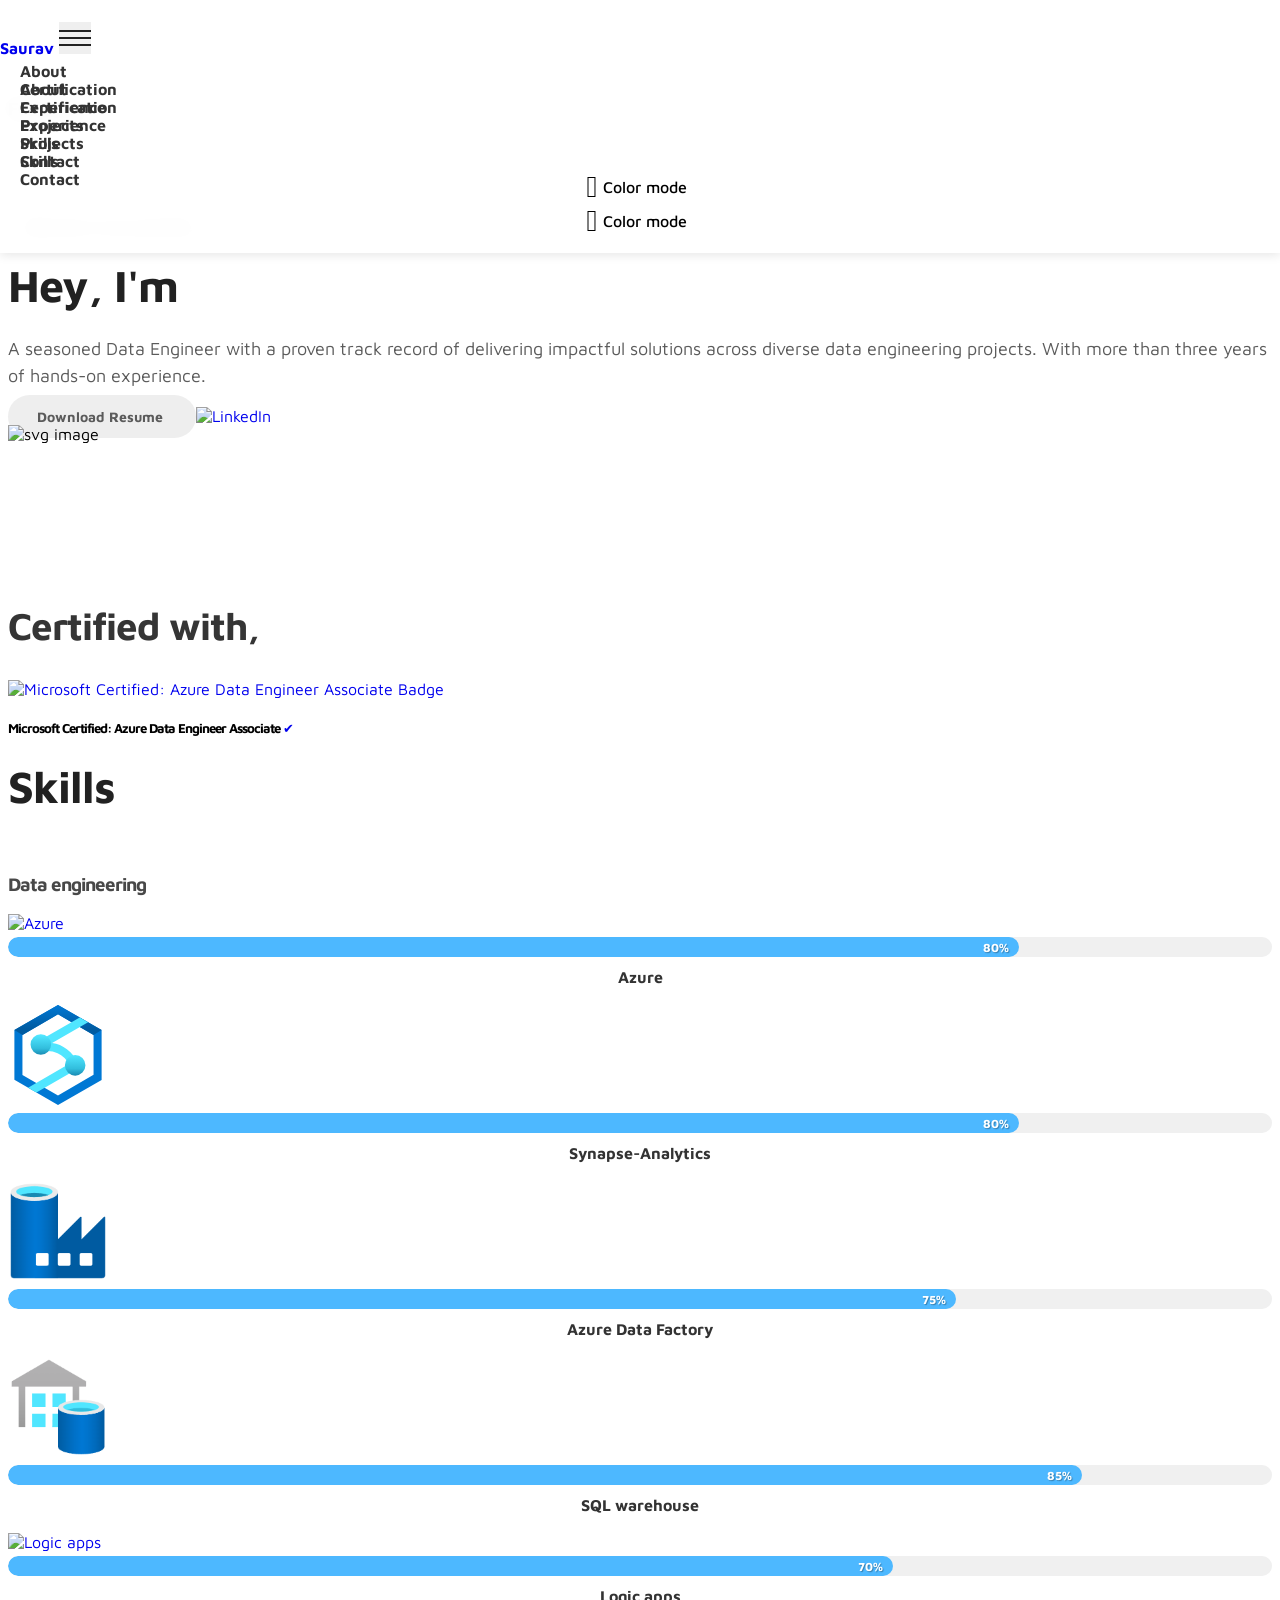
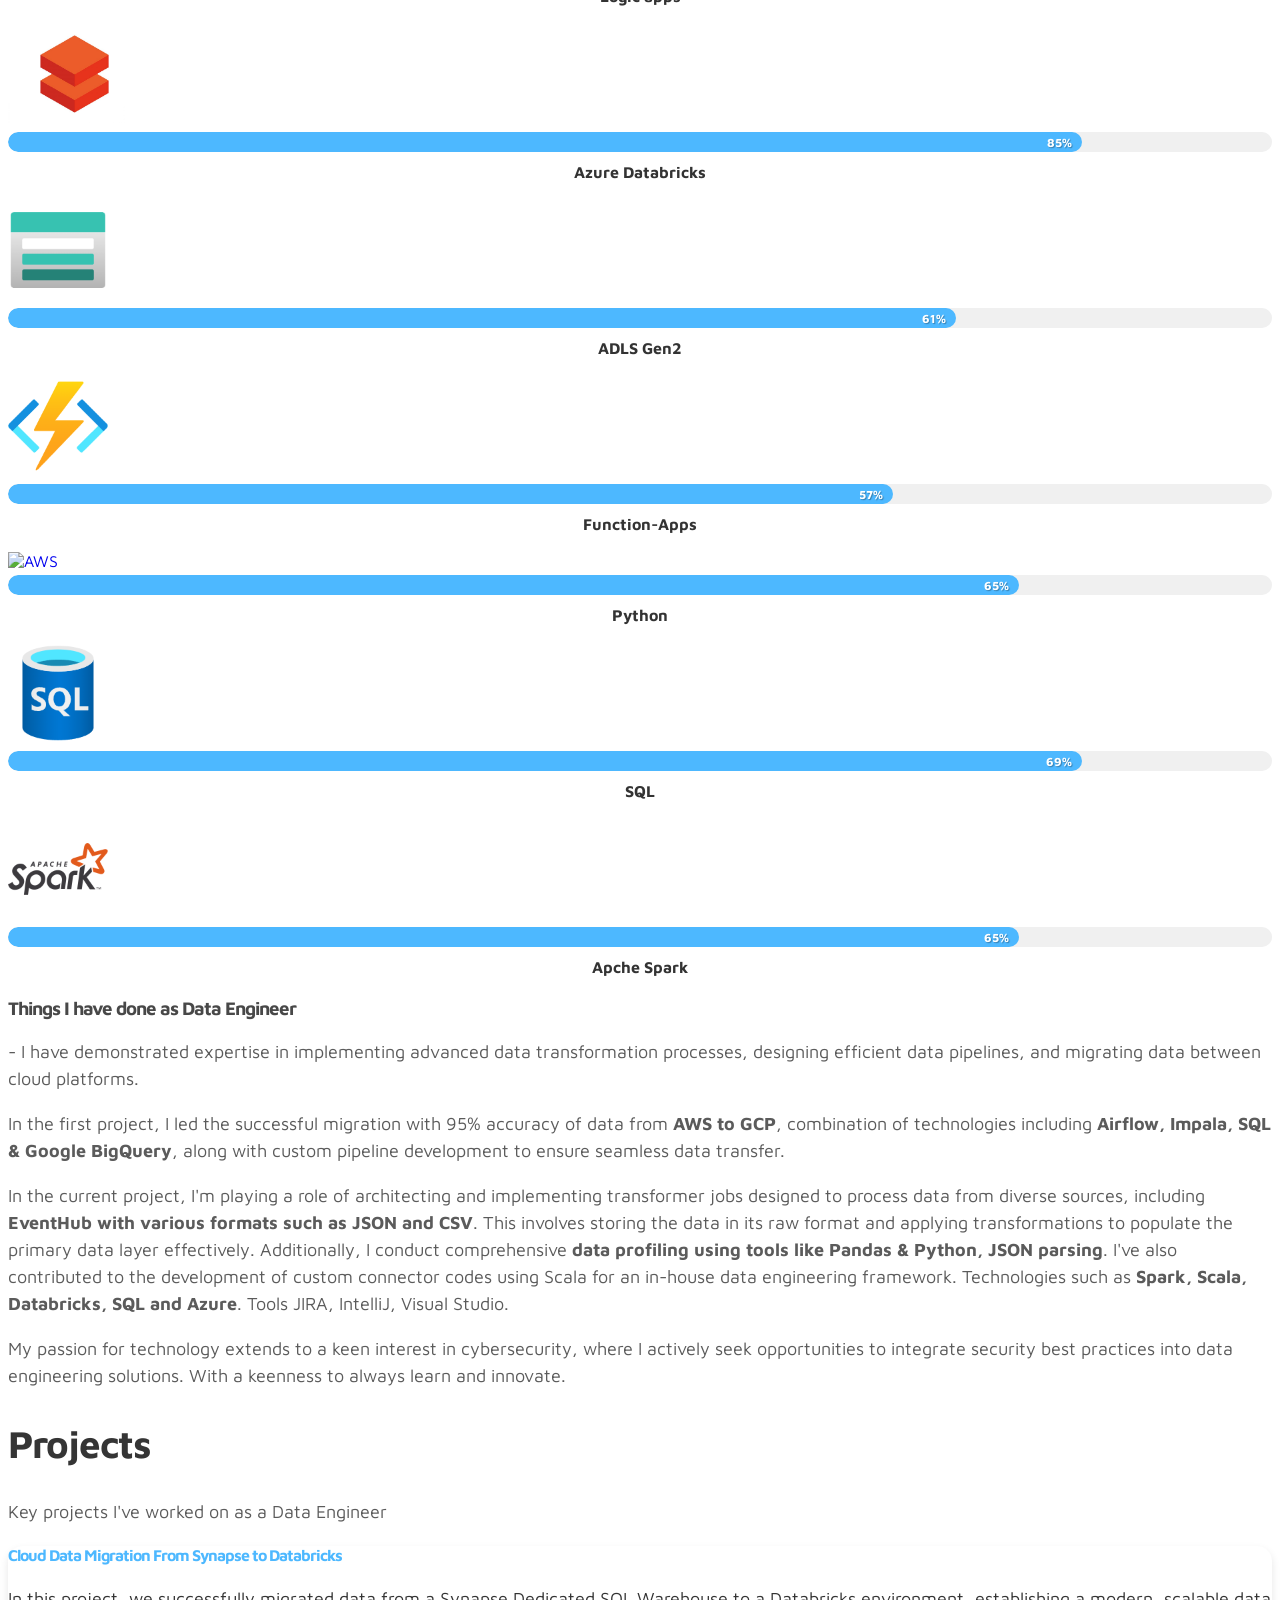
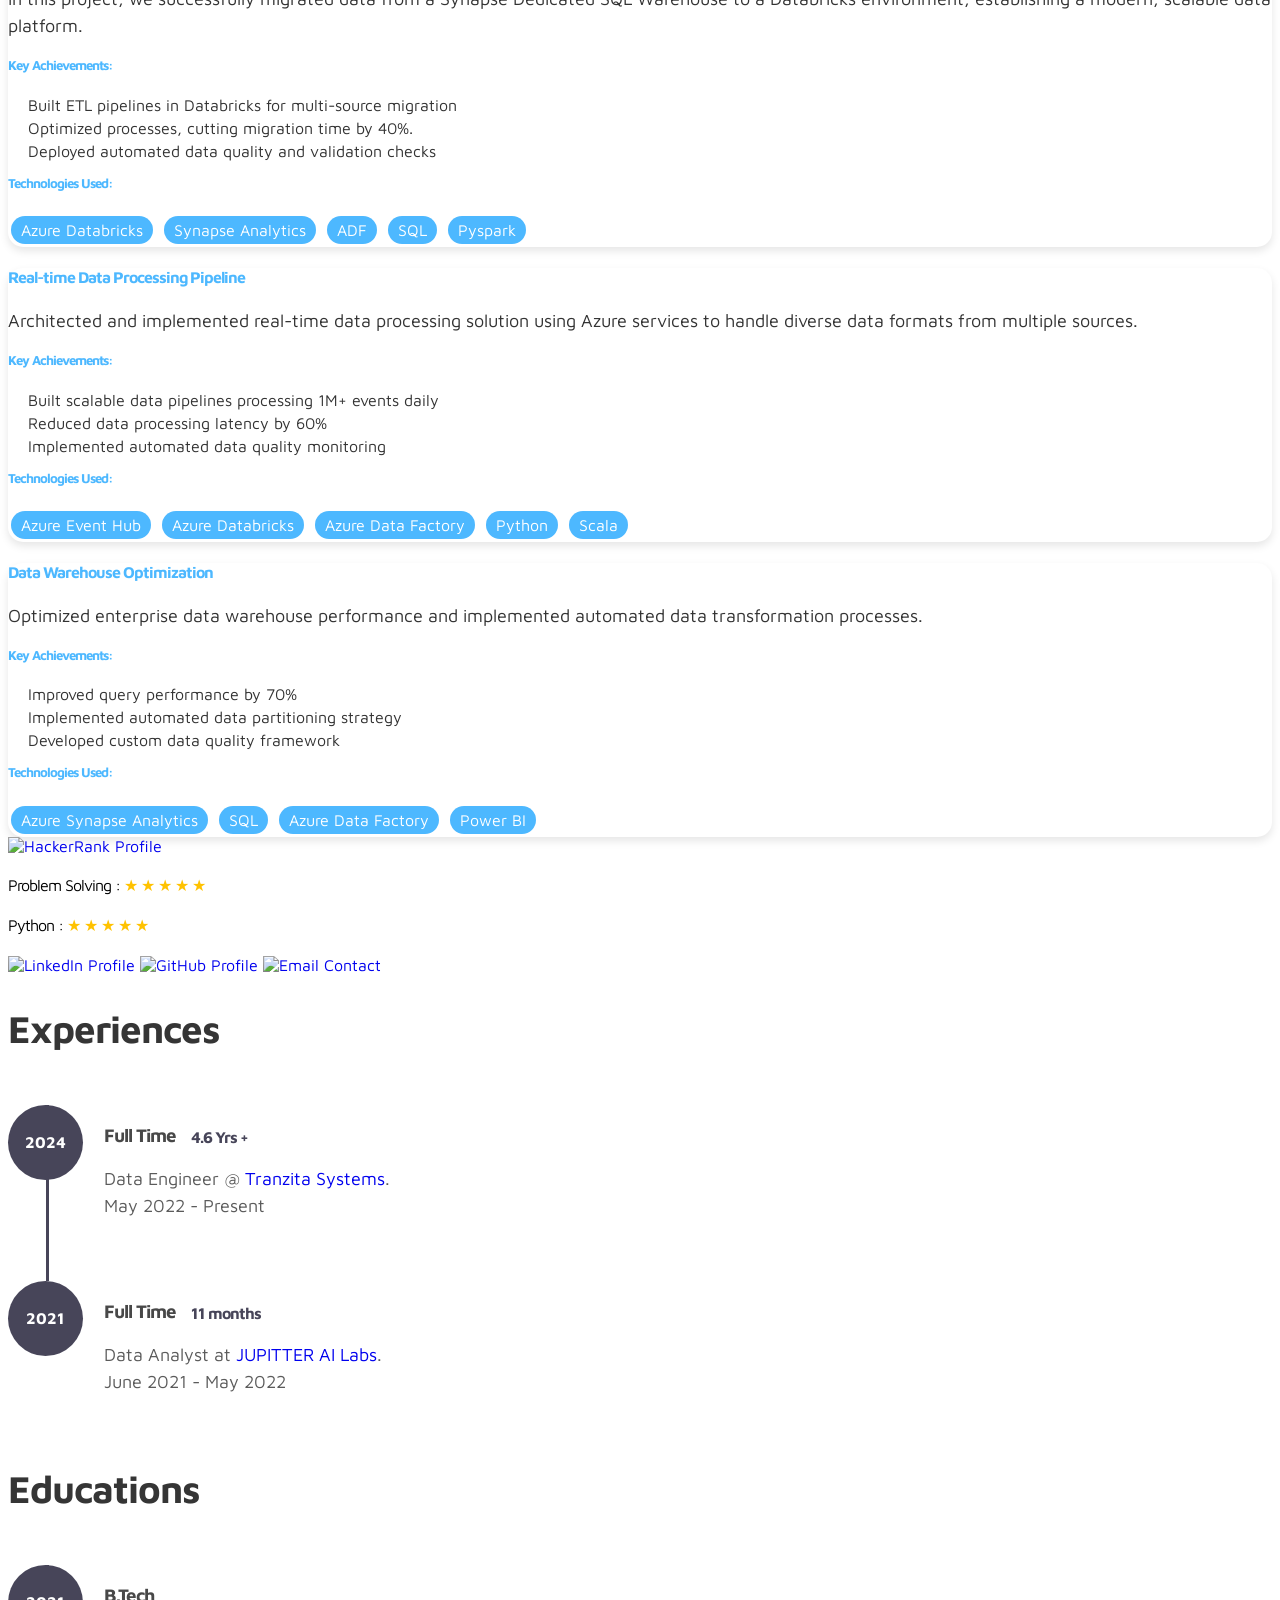
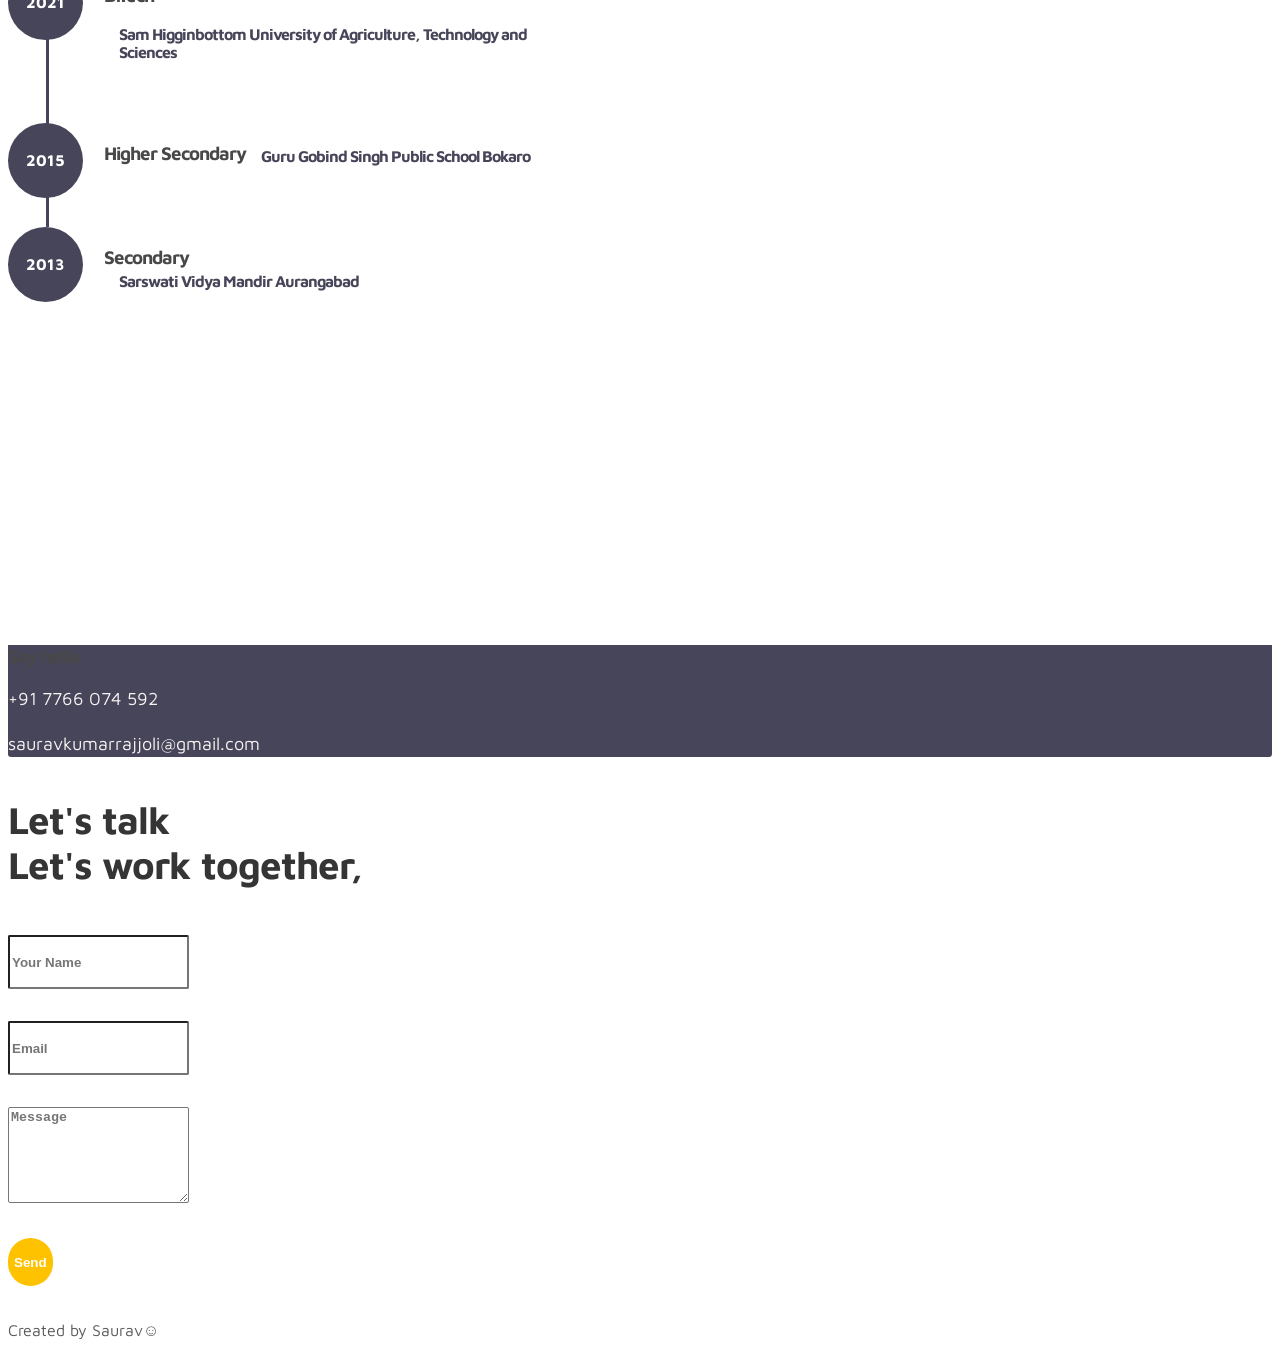
==== index.html @ a84694e1 "theme updated" ====
<!doctype html>
<html lang="en">


<!-- Mirrored from heyatanu.github.io/me/ by HTTrack Website Copier/3.x [XR&CO'2014], Mon, 26 Aug 2024 05:26:50 GMT -->
<!-- Added by HTTrack --><meta http-equiv="content-type" content="text/html;charset=utf-8" /><!-- /Added by HTTrack -->
<head>
	<meta charset="utf-8">
	<meta name="viewport" content="width=device-width, initial-scale=1, shrink-to-fit=no">
	<meta name="description" content="">
	<meta name="author" content="">
	<title>Saurav</title>
	<link rel="icon" href="images/project/logo.ico">
	<link rel="stylesheet" href="css/bootstrap.min.css">
	<link rel="stylesheet" href="css/unicons.css">
	<link rel="stylesheet" href="css/owl.carousel.min.css">
	<link rel="stylesheet" href="css/owl.theme.default.min.css">
	<link rel="stylesheet" href="css/ScrollBar.css">
	<!-- MAIN STYLE -->
	<link rel="stylesheet" href="css/Timeline.css">
	<link rel="stylesheet" href="css/Loader.css">
	<link rel="stylesheet" href="../../cdnjs.cloudflare.com/ajax/libs/font-awesome/4.7.0/css/font-awesome.min.css">
	<link rel="stylesheet" href="css/font-awesome.min.css"> </head>



	

<body onload="document.getElementById('popular').click()">
	<div class="open">
		<div class="layer"></div>
		<div class="layer"><h3>Fetching .. </h3></div>
	</div>
	<!-- MENU -->
	<nav class="navbar navbar-expand-sm navbar-light">
		<div class="container"> <a class="navbar-brand" href="index.html"><i class='uil uil-user'></i> Saurav</a>
			<button class="navbar-toggler" type="button" data-toggle="collapse" data-target="#navbarNav" aria-controls="navbarNav" aria-expanded="false" aria-label="Toggle navigation"> <span class="navbar-toggler-icon"></span> <span class="navbar-toggler-icon"></span> <span class="navbar-toggler-icon"></span> </button>
			<div class="collapse navbar-collapse" id="navbarNav">
				<ul class="navbar-nav mx-auto">
					<li class="nav-item"> <a href="#about" class="nav-link"><span data-hover="About">About</span></a> </li>
					<li class="nav-item"> <a href="#certificates" class="nav-link"><span data-hover="Certification">Certification</span></a> </li>
					<li class="nav-item"> <a href="#Workexpr" class="nav-link"><span data-hover="Experience">Experience</span></a> </li>
					<li class="nav-item"> <a href="#project" class="nav-link"><span data-hover="Projects">Projects</span></a> </li>
					<li class="nav-item"> <a href="#skills" class="nav-link"><span data-hover="Skills">Skills</span></a> </li>
					<li class="nav-item"> <a href="#contact" class="nav-link"><span data-hover="Contact">Contact</span></a> </li>
					<li class="nav-item d-block d-lg-none"> 
						<div class="color-mode d-flex justify-content-center align-items-center"> 
							<i class="color-mode-icon"></i> Color mode 
						</div>
					</li>
				</ul>
				<ul class="navbar-nav ml-lg-auto">
					<div class="ml-lg-4 d-none d-lg-block">
						<div class="color-mode d-flex justify-content-center align-items-center"> <i class="color-mode-icon"></i> Color mode </div>
					</div>
				</ul>
			</div>
		</div>
	</nav>
	<!-- ABOUT -->
	<section class="about full-screen d-lg-flex justify-content-center align-items-center" id="about">
		<div class="container">
			<div class="row">
				<div class="col-lg-7 col-md-12 col-12 d-flex align-items-center">
					<div class="about-text"> 
						<small class="small-text">Welcome to <span class="mobile-block">my portfolio </span></small>
						<h1 class="animated animated-text">
							<span class="mr-2">Hey, I'm</span>
							<div class="animated-info">
								<!-- <span class="animated-item">Web DEV</span> -->
								<!-- <span class="animated-item">Photographer</span> -->
								<span class="animated-item">Tech Fan</span>
								<span class="animated-item">Saurav</span>
								<span class="animated-item">Data Engineer</span>
							</div>
						</h1>
						<p>
							A seasoned Data Engineer with a proven track record of delivering impactful solutions across diverse data engineering projects. With more than three years of hands-on experience.
						</p>
						<div class="d-flex align-items-center mt-4"> 
							<a target="_blank" rel="noreferrer noopener" href="Saurav Kumar (1).pdf" download class="btn mr-3 custom-btn">
								<i class='uil uil-file-alt'></i> Download Resume
							</a> 
							<!-- LinkedIn Icon -->
							<a href="https://www.linkedin.com/in/saurav-singh-sisodiya-3197a1a5/" target="_blank" rel="noreferrer noopener">
								<img width="40" src="images/logos/linkedin.webp" alt="LinkedIn">
							</a>
						</div>
					</div>
				</div>
				<div class="col-lg-5 col-md-12 col-12">
					<div class="about-image svg"> 
						<img src="images/undraw/mainbanner.svg" class="img-fluid" alt="svg image"> 
					</div>
				</div>
			</div>
		</div>
	</section>
	
	
<!-- CERTIFICATES -->
<section class="resume py-5 d-lg-flex justify-content-center align-items-center" id="certificates">
    <div class="container">
        <h2 class="mb-4">Certified with,</h2>
        <div class="row">
            <div class="col-lg-3 col-6">
                <a href="https://learn.microsoft.com/api/credentials/share/en-us/atanu/27538DCCA8FA84B5?sharingId=A87C04B3CA060F73" target="_blank" rel="noreferrer noopener">
                    <img width="35%" src="images/certificates/microsoft-certified-associate-badge.svg" alt="Microsoft Certified: Azure Data Engineer Associate Badge">
                </a>
                <h5>Microsoft Certified: Azure Data Engineer Associate <a target="_blank" rel="noreferrer noopener" href="https://learn.microsoft.com/api/credentials/share/en-us/atanu/27538DCCA8FA84B5?sharingId=A87C04B3CA060F73">&#10004;</a></h5>
            </div>
        </div>
    </div>
</section>


<style>
    /* Additional styles for color mode toggle on mobile */
    @media (max-width: 991px) {
        .nav-item .color-mode {
            display: flex;
            align-items: center;
            justify-content: center;
            padding: 10px;
            margin: 5px 0;
        }
        
        .nav-item .color-mode-icon {
            margin-right: 10px;
        }
    }
    
    /* Project Cards Styling */
    .project-card {
        border: none;
        border-radius: 15px;
        box-shadow: 0 4px 8px rgba(0,0,0,0.1);
        transition: transform 0.3s ease;
        background-color: #fff;
        color: #333;
    }

    .project-card:hover {
        transform: translateY(-5px);
    }

    .project-card h4 {
        color: #4DB8FF;
    }

    .project-card h5 {
        color: #4DB8FF;
        margin-top: 15px;
    }

    /* Dark mode styles */
    body.dark-mode .project-card {
        background-color: #2d2d2d;
        color: #fff;
    }
    
    body.dark-mode .project-card h4 {
        color: #4DB8FF;
    }
    
    body.dark-mode .project-card h5 {
        color: #4DB8FF;
    }

    /* System preference dark mode */
    @media (prefers-color-scheme: dark) {
        body:not(.dark-mode):not(.light-mode) .project-card {
            background-color: #2d2d2d;
            color: #fff;
        }
        
        body:not(.dark-mode):not(.light-mode) .project-card h4 {
            color: #4DB8FF;
        }
        
        body:not(.dark-mode):not(.light-mode) .project-card h5 {
            color: #4DB8FF;
        }
    }

    /* Ensure text is always visible */
    .project-card .card-text,
    .project-card ul li {
        color: inherit;
    }

    .tech-stack .badge {
        background-color: #4DB8FF;
        color: white;
        padding: 5px 10px;
        margin: 3px;
        border-radius: 15px;
        display: inline-block;
    }

    .tech-stack {
        margin-top: 15px;
    }

    .project-card ul {
        padding-left: 20px;
    }

    .project-card li {
        margin-bottom: 5px;
    }

    /* Fixed Navigation Styles */
    .navbar {
        position: fixed;
        top: 0;
        left: 0;
        right: 0;
        width: 100%;
        z-index: 1000;
        background-color: var(--nav-bg-color, rgba(255, 255, 255, 0.95));
        -webkit-backdrop-filter: blur(10px);
        backdrop-filter: blur(10px);
        box-shadow: 0 2px 10px rgba(0,0,0,0.1);
        padding: 15px 0;
    }

    /* Adjust content to account for fixed navbar */
    .about {
        padding-top: 80px; /* Height of navbar + some padding */
    }

    /* Dark mode support for navbar */
    body.dark-mode .navbar {
        --nav-bg-color: rgba(45, 45, 45, 0.95);
    }

    /* System preference dark mode for navbar */
    @media (prefers-color-scheme: dark) {
        body:not(.dark-mode):not(.light-mode) .navbar {
            --nav-bg-color: rgba(45, 45, 45, 0.95);
        }
    }

    /* Active link style */
    .navbar .nav-link.active span {
        color: #4DB8FF;
    }

    .navbar .nav-link span {
        position: relative;
        color: var(--text-color, #333);
    }

    body.dark-mode .navbar .nav-link span {
        --text-color: #fff;
    }

    /* System preference dark mode for navbar links */
    @media (prefers-color-scheme: dark) {
        body:not(.dark-mode):not(.light-mode) .navbar .nav-link span {
            --text-color: #fff;
        }
    }

    .navbar .nav-link span:after {
        content: '';
        position: absolute;
        width: 0;
        height: 2px;
        bottom: -5px;
        left: 0;
        background-color: #4DB8FF;
        transition: width 0.3s ease;
    }

    .navbar .nav-link:hover span:after {
        width: 100%;
    }

    /* Project Detail Page Styles */
    .project-detail {
        padding: 40px 0;
    }

    .project-detail-header {
        text-align: center;
        margin-bottom: 40px;
    }

    .project-detail-content {
        max-width: 800px;
        margin: 0 auto;
    }

    .project-detail-image {
        width: 100%;
        max-height: 400px;
        object-fit: cover;
        border-radius: 15px;
        margin-bottom: 30px;
    }

    .project-detail-tech {
        margin: 20px 0;
    }

    .project-card {
        cursor: pointer;
    }
</style>

<!-- SKILLS -->
<!-- SKILLS -->
<section class="py-5" id="skill">
    <div class="container">
        <!-- Section Title -->
        <div class="position-relative d-flex align-items-center justify-content-center mb-4">
            <h1 class="position-absolute text-uppercase text-primary">Skills</h1>
        </div>
		<br>
        <!-- Application Development & Scripting Section -->
        <div class="text-center mb-4">
            <h3>Data engineering</h3>
        </div>
        <div class="row text-center">
            <div class="col-6 col-md-4 col-lg-2 mb-4">
                <a href="https://portal.azure.com" target="_blank" rel="noopener">
                    <img class="skill-img" src="img/skills/AZURE (2).webp" alt="Azure">
                    <div class="skill-rating">
                        <div class="skill-progress" data-progress="80">
                            <div class="progress-bar">
                                <span class="progress-text">80%</span>
                            </div>
                        </div>
                        <p class="skill-label">Azure</p>
                    </div>
                </a>
            </div>
            <div class="col-6 col-md-4 col-lg-2 mb-4">
                <a href="https://learn.microsoft.com/en-us/azure/synapse-analytics/overview-what-is" target="_blank" rel="noopener">
                    <img class="skill-img" src="img/skills/Azure-Synapse-Analytics.svg" alt="Synapse">
                    <div class="skill-rating">
                        <div class="skill-progress" data-progress="80">
                            <div class="progress-bar">
                                <span class="progress-text">80%</span>
                            </div>
                        </div>
                        <p class="skill-label">Synapse-Analytics</p>
                    </div>
                </a>
            </div>
            <div class="col-6 col-md-4 col-lg-2 mb-4">
                <a href="https://learn.microsoft.com/en-us/azure/data-factory/data-factory-tutorials" target="_blank" rel="noopener">
                    <img class="skill-img" src="img/skills/Data-Factory.png" alt="ADF">
                    <div class="skill-rating">
                        <div class="skill-progress" data-progress="75">
                            <div class="progress-bar">
                                <span class="progress-text">90%</span>
                            </div>
                        </div>
                        <p class="skill-label">Azure Data Factory</p>
                    </div>
                </a>
            </div>
            <div class="col-6 col-md-4 col-lg-2 mb-4">
                <a href="https://learn.microsoft.com/en-us/azure/databricks/compute/sql-warehouse/create" target="_blank" rel="noopener">
                    <img class="skill-img" src="img/skills/SQL-Data-Warehouses.png" alt="Sql warehouse">
                    <div class="skill-rating">
                        <div class="skill-progress" data-progress="85">
                            <div class="progress-bar">
                                <span class="progress-text">85%</span>
                            </div>
                        </div>
                        <p class="skill-label">SQL warehouse</p>
                    </div>
                </a>
            </div>
            <div class="col-6 col-md-4 col-lg-2 mb-4">
                <a href="https://learn.microsoft.com/en-us/azure/logic-apps/logic-apps-overview" target="_blank" rel="noopener">
                    <img class="skill-img" src="img/skills/Logic-Apps.svg" alt="Logic apps">
                    <div class="skill-rating">
                        <div class="skill-progress" data-progress="70">
                            <div class="progress-bar">
                                <span class="progress-text">90%</span>
                            </div>
                        </div>
                        <p class="skill-label">Logic apps</p>
                    </div>
                </a>
            </div>
            <div class="col-6 col-md-4 col-lg-2 mb-4">
                <a href="https://learn.microsoft.com/en-us/azure/databricks/introduction/" target="_blank" rel="noopener">
                    <img class="skill-img" src="img/skills/azure-databricks5940.jpg" alt="JavaScript">
                    <div class="skill-rating">
                        <div class="skill-progress" data-progress="85">
                            <div class="progress-bar">
                                <span class="progress-text">85%</span>
                            </div>
                        </div>
                        <p class="skill-label">Azure Databricks</p>
                    </div>
                </a>
            </div>

			<div class="col-6 col-md-4 col-lg-2 mb-4">
                <a href="https://learn.microsoft.com/en-us/azure/storage/blobs/data-lake-storage-introduction" target="_blank" rel="noopener">
                    <img class="skill-img" src="img/skills/Storage-Accounts.png" alt="ADLS">
                    <div class="skill-rating">
                        <div class="skill-progress" data-progress="75">
                            <div class="progress-bar">
                                <span class="progress-text">90%</span>
                            </div>
                        </div>
                        <p class="skill-label">ADLS Gen2</p>
                    </div>
                </a>
            </div>
			<div class="col-6 col-md-4 col-lg-2 mb-4">
                <a href="https://learn.microsoft.com/en-us/azure/azure-functions/functions-overview?pivots=programming-language-csharp" target="_blank" rel="noopener">
                    <img class="skill-img" src="img/skills/Function-Apps.png" alt="AWS">
                    <div class="skill-rating">
                        <div class="skill-progress" data-progress="70">
                            <div class="progress-bar">
                                <span class="progress-text">90%</span>
                            </div>
                        </div>
                        <p class="skill-label">Function-Apps</p>
                    </div>
                </a>
            </div>
			<div class="col-6 col-md-4 col-lg-2 mb-4">
                <a href="https://www.python.org/" target="_blank" rel="noopener">
                    <img class="skill-img" src="img/skills/python.png" alt="AWS">
                    <div class="skill-rating">
                        <div class="skill-progress" data-progress="80">
                            <div class="progress-bar">
                                <span class="progress-text">80%</span>
                            </div>
                        </div>
                        <p class="skill-label">Python</p>
                    </div>
                </a>
            </div>
			<div class="col-6 col-md-4 col-lg-2 mb-4">
                <a href="https://www.geeksforgeeks.org/what-is-sql/" target="_blank" rel="noopener">
                    <img class="skill-img" src="img/skills/SQL-Database.png" alt="AWS">
                    <div class="skill-rating">
                        <div class="skill-progress" data-progress="85">
                            <div class="progress-bar">
                                <span class="progress-text">85%</span>
                            </div>
                        </div>
                        <p class="skill-label">SQL</p>
                    </div>
                </a>
            </div>
			<div class="col-6 col-md-4 col-lg-2 mb-4">
                <a href="https://spark.apache.org/" target="_blank" rel="noopener">
                    <img class="skill-img" src="img/skills/Apache_Spark_logo_resized (2).png" alt="AWS">
                    <div class="skill-rating">
                        <div class="skill-progress" data-progress="80">
                            <div class="progress-bar">
                                <span class="progress-text">80%</span>
                            </div>
                        </div>
                        <p class="skill-label">Apche Spark</p>
                    </div>
                </a>
            </div>
        </div>

        <!-- Cloud & DevOps Section -->
        <!-- <div class="text-center mb-4">
            <h3>Cloud & DevOps</h3>
        </div>
        <div class="row text-center">
            <div class="col-6 col-md-4 col-lg-2 mb-4">
                <a href="https://aws.amazon.com/" target="_blank">
                    <img class="skill-img" src="img/skills/BIG Data.webp" alt="AWS">
                </a>
            </div>
            <div class="col-6 col-md-4 col-lg-2 mb-4">
                <a href="https://azure.microsoft.com/" target="_blank">
                    <img class="skill-img" src="img/skills/Logic-Apps.svg" alt="Logic Apps">
                </a>
            </div>
            <div class="col-6 col-md-4 col-lg-2 mb-4">
                <a href="https://www.docker.com/" target="_blank">
                    <img class="skill-img" src="img/skills/Databricks.webp" alt="Docker">
                </a>
            </div>
            <div class="col-6 col-md-4 col-lg-2 mb-4">
                <a href="https://kubernetes.io/" target="_blank">
                    <img class="skill-img" src="img/skills/Data Factory.webp" alt="Kubernetes">
                </a>
            </div>
            <div class="col-6 col-md-4 col-lg-2 mb-4">
                <a href="https://www.terraform.io/" target="_blank">
                    <img class="skill-img" src="img/skills/CICD.webp" alt="Terraform">
                </a>
            </div>
            <div class="col-6 col-md-4 col-lg-2 mb-4">
                <a href="https://aws.amazon.com/lambda/" target="_blank">
                    <img class="skill-img" src="img/skills/Synapse.webp" alt="AWS Lambda">
                </a>
            </div>
        </div> -->

        <!-- Additional Skills Section -->
        <!-- <div class="row text-center">
            <div class="col-6 col-md-4 col-lg-2 mb-4">
                <a href="https://www.sqltutorial.org/" target="_blank">
                    <img class="skill-img" src="img/skills/sql.png" alt="SQL">
                </a>
            </div>
            <div class="col-6 col-md-4 col-lg-2 mb-4">
                <a href="https://www.mongodb.com/" target="_blank">
                    <img class="skill-img" src="img/skills/mongo.gif" alt="MongoDB">
                </a>
            </div>
            <div class="col-6 col-md-4 col-lg-2 mb-4">
                <a href="https://kafka.apache.org/" target="_blank">
                    <img class="skill-img" src="img/skills/kafka.png" alt="Kafka">
                </a>
            </div>
            <div class="col-6 col-md-4 col-lg-2 mb-4">
                <a href="https://redis.io/" target="_blank">
                    <img class="skill-img" src="img/skills/github.png" alt="GitHub">
                </a>
            </div>
            <div class="col-6 col-md-4 col-lg-2 mb-4">
                <a href="https://oauth.net/" target="_blank">
                    <img class="skill-img" src="img/skills/oauth.png" alt="OAuth">
                </a>
            </div>
            <div class="col-6 col-md-4 col-lg-2 mb-4">
                <a href="https://www.postman.com/" target="_blank">
                    <img class="skill-img" src="img/skills/postman.webp" alt="Postman">
                </a>
            </div>
        </div> -->
    </div>
</section>


<!-- CSS to Control Image Sizes -->
<style>
    .skill-img {
        max-width: 80%;
        max-height: 100px;
        object-fit: contain; /* Ensures the image scales down proportionally without cropping */
    }

    /* Progress Bar Styles */
    .skill-progress {
        width: 100%;
        background-color: #f0f0f0;
        border-radius: 10px;
        margin: 5px 0;
        height: 20px;
        position: relative;
        overflow: hidden;
    }

    .progress-bar {
        height: 100%;
        border-radius: 10px;
        background-color: #4DB8FF;
        position: relative;
        width: 0;
        transition: width 1.5s ease-in-out;
        display: flex;
        align-items: center;
        justify-content: flex-end;
    }

    /* Add data attributes for progress percentage */
    [data-progress="80"] .progress-bar.animate { width: 80%; }
    [data-progress="85"] .progress-bar.animate { width: 85%; }
    [data-progress="70"] .progress-bar.animate { width: 70%; }
    [data-progress="90"] .progress-bar.animate { width: 90%; }
    [data-progress="75"] .progress-bar.animate { width: 75%; }

    .progress-text {
        position: absolute;
        right: 5px;
        top: 50%;
        transform: translateY(-50%);
        color: white;
        font-size: 12px;
        font-weight: bold;
        z-index: 1;
        opacity: 1;
        text-shadow: 1px 1px 1px rgba(0,0,0,0.3);
        padding-right: 5px;
    }

    /* Dark mode support for progress bar */
    body.dark-mode .skill-progress {
        background-color: #2d2d2d;
    }
    body.dark-mode .progress-text {
        color: #fff;
    }

    /* System preference dark mode for progress bar */
    @media (prefers-color-scheme: dark) {
        body:not(.dark-mode):not(.light-mode) .skill-progress {
            background-color: #2d2d2d;
        }
        body:not(.dark-mode):not(.light-mode) .progress-text {
            color: #fff;
        }
    }

    .skill-label {
        font-size: 1rem;
        margin-top: 0.5rem;
        text-align: center;
        color: var(--label-color);
        font-weight: bold; 
    }

    /* Default (light theme) */
    :root {
        --label-color: #333; /* Dark text for light backgrounds */
    }

    /* Manual dark mode */
    body.dark-mode {
        --label-color: #fff; /* Light text for dark backgrounds */
    }

    /* System preference dark mode */
    @media (prefers-color-scheme: dark) {
        body:not(.dark-mode):not(.light-mode) {
            --label-color: #fff; /* Light text for dark backgrounds */
        }
    }
</style>



	</section>
	<section class="resume py-5 d-lg-flex justify-content-center align-items-center" id="Workexpr">
		<div class="container">
			<h3 class="mb-4">Things I have done as Data Engineer
				 <!-- (<span id="date_difference_details"></span> Yrs +) -->
				 </h3>
			<div class="row">
					<div class="col-lg-12 col-12">
						<p>- I have demonstrated expertise in implementing advanced data transformation processes,
							designing efficient data pipelines, and migrating data between cloud platforms.
						</p>
						<p>
							In the first project, I led the successful migration with 95% accuracy of data from <b>AWS to GCP</b>, combination 
							of technologies including <b>Airflow, Impala, SQL & Google BigQuery</b>, along with custom pipeline development 
							to ensure seamless data transfer.
						</p>
						<p>
							In the current project, I'm playing a role of architecting and implementing transformer jobs designed to process data from diverse sources,
							including <b>EventHub with various formats such as JSON and CSV</b>. This involves storing the data in its raw format and applying transformations to
							populate the primary data layer effectively. Additionally, I conduct comprehensive <b>data profiling using tools like Pandas & Python, JSON parsing</b>. 
							I've also contributed to the development of custom connector codes using Scala for an in-house data engineering framework. 
							Technologies such as <b>Spark, Scala, Databricks, SQL and Azure</b>. Tools JIRA, IntelliJ, Visual Studio.
						</p>
						<p>				
							My passion for technology extends to a keen interest in cybersecurity, where I actively seek opportunities to integrate security best 
							practices into data engineering solutions.
							With a keenness to always learn and innovate.

						</p>
					</div>
			</div>
		</div>
	</section>
<!-- PROJECTS -->
<section class="project py-5" id="project">
    <div class="container">
        <div class="text-center mb-4">
            <h2>Projects</h2>
            <p class="lead">Key projects I've worked on as a Data Engineer</p>
        </div>

        <div class="row">
            <!-- Project 1 -->
            <div class="col-lg-4 col-md-6 mb-4">
                <div class="card h-100 project-card" onclick="window.location.href='projects/cloud-migration.html'">
                    <div class="card-body">
                        <h4 class="card-title">Cloud Data Migration  From Synapse to Databricks </h4>
                        <p class="card-text">In this project, we successfully migrated data from a Synapse Dedicated SQL Warehouse to a Databricks environment, establishing a modern, scalable data platform.</p>
                        <h5>Key Achievements:</h5>
                        <ul>
                            <li>Built ETL pipelines in Databricks for multi-source migration</li>
                            <li>Optimized processes, cutting migration time by 40%.</li>
                            <li>Deployed automated data quality and validation checks</li>
                        </ul>
                        <h5>Technologies Used:</h5>
                        <div class="tech-stack">
                            <span class="badge">Azure Databricks</span>
                            <span class="badge">Synapse Analytics</span>
                            <span class="badge">ADF</span>
                            <span class="badge">SQL</span>
                            <span class="badge">Pyspark</span>
                        </div>
                    </div>
                </div>
            </div>

            <!-- Project 2 -->
            <div class="col-lg-4 col-md-6 mb-4">
                <div class="card h-100 project-card" onclick="window.location.href='projects/real-time-processing.html'">
                    <div class="card-body">
                        <h4 class="card-title">Real-time Data Processing Pipeline</h4>
                        <p class="card-text">Architected and implemented real-time data processing solution using Azure services to handle diverse data formats from multiple sources.</p>
                        <h5>Key Achievements:</h5>
                        <ul>
                            <li>Built scalable data pipelines processing 1M+ events daily</li>
                            <li>Reduced data processing latency by 60%</li>
                            <li>Implemented automated data quality monitoring</li>
                        </ul>
                        <h5>Technologies Used:</h5>
                        <div class="tech-stack">
                            <span class="badge">Azure Event Hub</span>
                            <span class="badge">Azure Databricks</span>
                            <span class="badge">Azure Data Factory</span>
                            <span class="badge">Python</span>
                            <span class="badge">Scala</span>
                        </div>
                    </div>
                </div>
            </div>

            <!-- Project 3 -->
            <div class="col-lg-4 col-md-6 mb-4">
                <div class="card h-100 project-card" onclick="window.location.href='projects/data-warehouse.html'">
                    <div class="card-body">
                        <h4 class="card-title">Data Warehouse Optimization</h4>
                        <p class="card-text">Optimized enterprise data warehouse performance and implemented automated data transformation processes.</p>
                        <h5>Key Achievements:</h5>
                        <ul>
                            <li>Improved query performance by 70%</li>
                            <li>Implemented automated data partitioning strategy</li>
                            <li>Developed custom data quality framework</li>
                        </ul>
                        <h5>Technologies Used:</h5>
                        <div class="tech-stack">
                            <span class="badge">Azure Synapse Analytics</span>
                            <span class="badge">SQL</span>
                            <span class="badge">Azure Data Factory</span>
                            <span class="badge">Power BI</span>
                        </div>
                    </div>
                </div>
            </div>
        </div>
    </div>
</section>
	<section class="resume d-lg-flex justify-content-center align-items-center" id="worklinks">
		<div class="container">
			<!-- <h3 class="mb-4">Things i have done as Data Engineer (<span id="date_difference_details"></span> Yrs +) @ <a target="about:blank" rel="noreferrer noopener" href="https://www.Cognizant.com/">Cognizant</a>,</h3> -->
			<div class="row">
				<div class="col-lg-6 col-12">
					<a href="https://www.hackerrank.com/profile/heyatanu" target="about:blank" rel="noreferrer noopener"><img width="52%" src="images/logos/hackerrank.jpg" alt="HackerRank Profile"></a>
					<br>
					<h4 style="font-weight: normal;">Problem Solving : <span style="color: #ffc200;">&#9733; &#9733; &#9733; &#9733; &#9733; </span></h4>
					<!-- <br> -->
					<h4 style="font-weight: normal;">Python : <span style="color: #ffc200;">&#9733; &#9733; &#9733; &#9733; &#9733; </span></h4>
					
				</div>
					<div class="col-lg-6 col-12">
						<a href="https://www.linkedin.com/in/saurav-kumar-3197a1a5/" target="about:blank" rel="noreferrer noopener"><img width="12%" src="images/logos/linkedin.webp" alt="LinkedIn Profile"></a>
						<a href="https://github.com/saurav-singh-sisodiya" target="about:blank" rel="noreferrer noopener"><img width="12%" src="images/logos/github.png" alt="GitHub Profile"></a>
						<a href="mailto:sauravkumarrajjoli@gmail.com" target="about:blank" rel="noreferrer noopener"><img width="12%" src="images/logos/mail.webp" alt="Email Contact"></a>
					</div>
			</div>
		</div>
	</section>
	<!-- FEATURES -->
	<section class="resume py-5 d-lg-flex justify-content-center align-items-center" id="resume">
		<div class="container">
			<div class="row">
				<div class="col-lg-6 col-12">
					<h2 class="mb-4">Experiences</h2>
					<div class="timeline">
						<div class="timeline-wrapper">
							<div class="timeline-yr"> <span>2024</span> </div>
							<div class="timeline-info">
								<h3><span>Full Time</span><small><span id="date_difference_small"></span> Yrs +</small></h3>
								<p>Data Engineer @ <a target="about:blank" rel="noreferrer noopener" href="https://www.tranzita.com/">Tranzita Systems</a>. 
									<br> May 2022 - Present
								</p>
							</div>
						</div>
						<div class="timeline-wrapper">
							<div class="timeline-yr"> <span>2021</span> </div>
							<div class="timeline-info">
								<h3><span>Full Time</span><small>11 months</small></h3>
								<p>Data Analyst at <a target="about:blank" rel="noreferrer noopener" href="https://juppiterailabs.com/">JUPITTER AI Labs</a>.
									<br> June 2021 - May 2022
								</p>
							</div>
						</div>
						
					</div>
				</div>
				<div class="col-lg-6 col-12">
					<h2 class="mb-4 mobile-mt-2">Educations</h2>
					<div class="timeline">
						<div class="timeline-wrapper">
							<div class="timeline-yr"> <span>2021</span> </div>
							<div class="timeline-info">
								<h3><span>B.Tech</span><small></small></h3>
								<h3><span></span><small>Sam Higginbottom University of Agriculture, Technology and Sciences</small></h3>

								<!-- <p>Graduated from <a target="about:blank" rel="noreferrer noopener">SHUATS</a></p> -->
							</div>
						</div>
						<div class="timeline-wrapper">
							<div class="timeline-yr"> <span>2015</span> </div>
							<div class="timeline-info">
								<h3><span>Higher Secondary</span><small>Guru Gobind Singh Public School Bokaro </small></h3>
								<!-- <p>Completed my higher secondary in 2015 from <a target="about:blank" rel="noreferrer noopener" href="https://wbchse.nic.in/">WBCHSE</a> board..</p> -->
							</div>
						</div>
						<div class="timeline-wrapper">
							<div class="timeline-yr"> <span>2013</span> </div>
							<div class="timeline-info">
								<h3><span>Secondary</span>
									<br>
									<small>Sarswati Vidya Mandir Aurangabad</small></h3>
								<!-- <p>Completed my secondary in 2016 from <a target="about:blank" rel="noreferrer noopener" href="https://wbbse.wb.gov.in/">WBBSE</a> board.</p> -->
							</div>
						</div>
					</div>
				</div>
        <div class="col-lg-6 col-12">
					
						</div>
					</div>
				</div>
			</div>
		</div>
	</section>
	<!-- Timeline Skills -->
	
	
	
	
	
	<!-- CONTACT -->
	<section class="contact py-5" id="contact">
		<div class="container">
			<div class="row">
				<div class="col-lg-5 mr-lg-5 col-12">
					<div class="google-map w-100">
						<iframe src="https://www.google.com/maps/embed?pb=!1m18!1m12!1m3!1d14234.393990023087!2d81.02703325946375!3d26.88449457662094!2m3!1f0!2f0!3f0!3m2!1i1024!2i768!4f13.1!3m3!1m2!1s0x399be27936df3fa1%3A0x529e8a675a755fc9!2sMatiyari%2C%20Kamta%2C%20Lucknow%2C%20Uttar%20Pradesh%20226028!5e0!3m2!1sen!2sin!4v1724675060380!5m2!1sen!2sin" width="400" height="300" style="border:0;" allowfullscreen="" loading="lazy" referrerpolicy="no-referrer-when-downgrade"></iframe>					</div>
					<div class="contact-info d-flex justify-content-between align-items-center py-4 px-lg-5">
						<div class="contact-info-item">
							<h3 class="mb-3 text-white">Say hello</h3>
							<p class="footer-text mb-0">+91 7766 074 592</p>
							<p><a target="about:blank" rel="noreferrer noopener" href="mailto:sauravkumarrajjoli@gmail.com">sauravkumarrajjoli@gmail.com</a></p>
						</div>
						<ul class="social-links">
							<li><a target="about:blank" rel="noreferrer noopener" href="https://github.com/saurav-singh-sisodiya" data-placement="left" title="Github"><i class="fa-1x fa fa-github" aria-hidden="true"></i></a></li>
							<li><a target="about:blank" rel="noreferrer noopener" href="https://api.whatsapp.com/send?phone=917766074592" data-placement="left" title="Whatsapp"><i class="fa-1x fa fa-whatsapp" aria-hidden="true"></i></a></li>
							<li><a target="about:blank" rel="noreferrer noopener" href="https://www.instagram.com/hey_atanu/" data-placement="left" title="Instagram"><i class="fa-1x fa fa-instagram" aria-hidden="true"></i></a></li>
						</ul>
					</div>
				</div>
				<div class="col-lg-6 col-12">
					<div class="contact-form">
						<h2 class="mb-4">Let's talk<br>Let's work together,</h2>
						<form action="mailto:sauravkumarrajjoli@gmail.com" method="post" enctype="text/plain">
							<div class="row">
								<div class="col-lg-6 col-12">
									<input type="text" class="form-control" name="name" placeholder="Your Name" id="name" required> </div>
								<div class="col-lg-6 col-12">
									<input type="email" class="form-control" name="email" placeholder="Email" id="email" required> </div>
								<div class="col-12">
									<textarea name="msg" rows="6" class="form-control" id="message" placeholder="Message" required></textarea>
								</div>
								<div class="ml-lg-auto col-lg-5 col-12">
									<input type="submit" class="form-control submit-btn" value="Send"> </div>
							</div>
						</form>
					</div>
				</div>
			</div>
		</div>
	</section>
	<!-- FOOTER -->
	<footer class="footer py-5">
		<div class="container">
			<div class="row">
				<div class="col-lg-12 col-12">
					<p class="copyright-text text-center">Created by Saurav&#9786;</p>
				</div>
			</div>
		</div>
	</footer>
	<script src="js/jquery-3.3.1.min.js"></script>
	<script src="js/popper.min.js"></script>
	<script src="js/bootstrap.min.js"></script>
	<script src="js/Headroom.js"></script>
	<script src="js/jQuery.headroom.js"></script>
	<script src="js/owl.carousel.min.js"></script>
	<script src="js/smoothscroll.html"></script>
	<script src="js/custom.js"></script>
	<script src="js/isotpoe.js"></script>
	<script src="js/script.js"></script>
	<script src="../../unpkg.com/isotope-layout%403.0.6/dist/isotope.pkgd.min.js"></script>
	<script>
	$(document).ready(function() {
		let $btns = $('#project .container .row .maindivpro button');
		$btns.click(function(e) {
			let selector = $(e.target).attr("data-filter");
			$('#project .container .row .mainaltercard').isotope({
				filter: selector
			});
			return false
		})
	});
	</script>
</body>


<script>
    function calculateDuration(startDate, endDate) {
        const start = new Date(startDate);
        const end = new Date(endDate);
        const diffInMs = end - start;
        const diffInDays = diffInMs / (1000 * 60 * 60 * 24);
        const years = diffInDays / 365;
        return years.toFixed(1); // Returns years with one decimal place
    }

    document.addEventListener('DOMContentLoaded', () => {
        const startDate = '2022-05-01'; // Start date for Data Engineer role
        const endDate = new Date().toISOString().split('T')[0]; // Current date in YYYY-MM-DD format
        const duration = calculateDuration(startDate, endDate);
        document.querySelector('#date_difference_small').textContent = duration;
        
        // Apply theme based on system preference if no saved preference
        if (!localStorage.getItem('theme')) {
            if (window.matchMedia && window.matchMedia('(prefers-color-scheme: dark)').matches) {
                document.body.classList.add('dark-mode');
                document.querySelector('.color-mode-icon')?.classList.add('active');
            }
        }
    });
</script>

<style>
	.icon-container {
		text-align: start; /* Center align icon and label */
		margin-bottom: 20; /* Adds space between icons */
	}

	.icon-image {
		display: block;
		margin: 0 auto; /* Center the image horizontally */
		height: 80px;
		width: 140px;
	}

	.icon-label {
		display: block; /* Makes sure label is on its own line */
		font-size: 14px;
		font-weight: bold;
		color: var(--label-color, #000); /* Default to black text */
		margin-top: 8px; /* Adds space between the icon and the label */
		transition: color 0.3s ease;
	}

	body.dark-mode .icon-label {
		color: var(--label-color-dark, #f9f7fe); /* Changes text color to white in dark mode */
	}


	.skill-label {
  font-size: 1rem;
  margin-top: 0.5rem;
  text-align: center;
  color: var(--label-color);
  font-weight: bold; 
}

/* Default (light theme) */
:root {
  --label-color: #333; /* Dark text for light backgrounds */
}

/* Manual dark mode */
body.dark-mode {
  --label-color: #fff; /* Light text for dark backgrounds */
}

/* System preference dark mode */
@media (prefers-color-scheme: dark) {
  body:not(.dark-mode):not(.light-mode) {
    --label-color: #fff; /* Light text for dark backgrounds */
  }
}
</style>

<script>
document.addEventListener('DOMContentLoaded', function() {
    // Keep track of which bars have been animated
    const animatedBars = new Set();

    const observer = new IntersectionObserver((entries) => {
        entries.forEach(entry => {
            if (entry.isIntersecting) {
                // Get all progress bars in this section
                entry.target.querySelectorAll('.progress-bar').forEach(bar => {
                    // Only animate if this bar hasn't been animated before
                    if (!animatedBars.has(bar)) {
                        bar.classList.add('animate');
                        animatedBars.add(bar); // Mark this bar as animated
                        
                        // Get the target percentage from the parent's data-progress attribute
                        const progressContainer = bar.closest('.skill-progress');
                        const targetProgress = parseInt(progressContainer.dataset.progress);
                        const textElement = bar.querySelector('.progress-text');
                        
                        if (textElement) {
                            // Animate the number
                            let currentProgress = 0;
                            const duration = 1500; // 1.5 seconds to match CSS transition
                            const steps = 60; // 60 steps for smooth animation
                            const increment = targetProgress / steps;
                            const stepDuration = duration / steps;
                            
                            const timer = setInterval(() => {
                                currentProgress += increment;
                                if (currentProgress >= targetProgress) {
                                    currentProgress = targetProgress;
                                    clearInterval(timer);
                                }
                                textElement.textContent = Math.round(currentProgress) + '%';
                            }, stepDuration);
                        }
                    }
                });
            }
        });
    }, {
        threshold: 0.1
    });

    // Observe all skill rating sections
    document.querySelectorAll('.skill-rating').forEach(section => {
        observer.observe(section);
    });
});
</script>




<!-- Mirrored from heyatanu.github.io/me/ by HTTrack Website Copier/3.x [XR&CO'2014], Mon, 26 Aug 2024 05:27:22 GMT -->
</html>
---- css/Timeline.css ----
@import url("https://fonts.googleapis.com/css?family=Maven+Pro:400,700");
body {
  font-family: "Maven Pro", sans-serif;
  padding-top: 70px;
}

.full-screen {
  padding: 8rem 0;
}

.small-text {
  color: #5b5b5b;
  font-size: 14px;
  font-weight: bold;
  padding: 8px 16px;
  border-radius: 50px;
  letter-spacing: 0.2px;
}

ul {
  margin: 0;
  padding: 0;
}
ul li {
  list-style: none;
}

a {
  font-weight: normal;
  text-decoration: none !important;
  transition: all 0.4s ease;
}
a:hover {
  color: #ffc200 !important;
}

.navbar-brand .uil {
  font-size: 40px;
}

p {
  font-size: 18px;
  font-weight: 300;
  line-height: 1.5;
  color: #5b5b5b;
}

h1, h2, h3, h4, h5, h6 {
  font-weight: bold;
  letter-spacing: -1px;
}

h1 {
  color: #212121;
  font-size: 2.8em;
  margin: 24px 0;
}

h2 {
  color: #353535;
  font-size: 2.4em;
  font-weight: bold;
}

h3 {
  color: #484848;
}

h3,
b, strong {
  font-weight: bold;
}

.custom-btn {
  background: #eee;
  color: #5b5b5b;
  font-weight: bold;
  border-radius: 50px;
  padding: 13px 29px;
  font-size: 14px;
  line-height: normal;
  overflow: hidden;
  transition: all 0.4s ease;
}
.custom-btn:hover {
  color: #ffc200;
}
.custom-btn.custom-btn-bg {
  background: #474559;
  color: #ffffff;
}
.custom-btn.custom-btn-bg:hover {
  background: #ffc200;
  color: #ffffff !important;
}

.animated {
  position: relative;
}

.animated-info {
  display: inline-block;
  vertical-align: top;
  margin-top: 5px;
  min-width: 260px;
  position: relative;
}

.animated-item {
  color: #ffc200;
}

.animated-item {
  font-size: 38px;
  line-height: inherit;
  display: block;
  opacity: 0;
  overflow: hidden;
  position: absolute;
  top: 0;
  right: 0;
  left: 0;
  animation: BottomTotop 6s linear infinite 0s;
}
.animated-item:nth-child(2n+2) {
  animation-delay: 2s;
}
.animated-item:nth-child(3n+3) {
  animation-delay: 4s;
}

@keyframes BottomTotop {
  0% {
    opacity: 0;
  }
  5% {
    opacity: 0;
    transform: translateY(5px);
  }
  10% {
    opacity: 1;
    transform: translateY(0px);
  }
  25% {
    opacity: 1;
    transform: translateY(0px);
  }
  30% {
    opacity: 0;
    transform: translateY(5px);
  }
  80% {
    opacity: 0;
  }
  100% {
    opacity: 0;
  }
}
.navbar {
  position: fixed;
  top: 0;
  right: 0;
  left: 0;
  z-index: 999999;
  will-change: transform;
  transition: transform 200ms linear;
}
.navbar[class*="-unpinned"] {
  transform: translate(0, -150%);
}
.navbar[class*="-pinned"] {
  transform: translate(0, 0);
}
.navbar[class*="headroom--not-top"] {
  background: #ffffff;
  border-bottom: 1px solid #f0f0f0;
  padding-top: 0;
  padding-bottom: 0;
}

.navbar-brand {
  font-weight: bold;
}

.navbar-expand-sm .navbar-nav .nav-link {
  padding: 0 20px;
}

.nav-link {
  font-weight: bold;
  font-size: 16px;
  overflow: hidden;
}
.nav-link span {
  position: relative;
  display: inline-block;
  transition: transform 0.3s;
}
.nav-link span:before {
  position: absolute;
  top: 100%;
  content: attr(data-hover);
  transform: translate3d(0, 0, 0);
}

.navbar-light .navbar-nav .nav-link:focus,
.navbar-light .navbar-nav .nav-link:hover {
  color: #ffc200;
  font-weight: bold;
}
.navbar-light .navbar-nav .nav-link:focus span,
.navbar-light .navbar-nav .nav-link:hover span {
  transform: translateY(-100%);
}

.navbar-light .navbar-toggler-icon {
  background: none;
}

.navbar-toggler {
  border: 0;
  padding: 0;
  width: 32px;
  height: 32px;
  line-height: 32px;
  outline: none;
  cursor: pointer;
  margin-right: 10px;
}
.navbar-toggler:focus {
  outline: none;
}
.navbar-toggler[aria-expanded="true"] .navbar-toggler-icon:first-child {
  transform: rotate(45deg);
  top: 6px;
}
.navbar-toggler[aria-expanded="true"] .navbar-toggler-icon:nth-child(2) {
  display: none;
}
.navbar-toggler[aria-expanded="true"] .navbar-toggler-icon:last-child {
  transform: rotate(-45deg);
  bottom: 1px;
}
.navbar-toggler .navbar-toggler-icon {
  background: #212121;
  display: block;
  width: 100%;
  height: 2px;
  margin: 5px 0;
  transition: all 0.4s ease;
  position: relative;
}

.copyright-text {
  font-size: 16px;
  font-weight: normal;
  display: block;
}

.color-mode {
  position: relative;
  font-weight: 500;
  cursor: pointer;
  display: flex;
  align-items: center;
  justify-content: center;
}

.color-mode-icon {
  position: relative;
  right: 6px;
  display: inline-block;
}
.color-mode-icon:after {
  font-family: 'unicons';
  content: '\ea9f';
  font-size: 30px;
  font-weight: 300;
  font-style: normal;
  display: inline-block;
}
.color-mode-icon.active:after {
  font-family: 'unicons';
  content: '\eb8f';
  font-size: 30px;
}

.dark-mode {
  background-color: #0c0c0c;
  color: #fff;
}

/* Ensure dark mode works on mobile */
.dark-mode .navbar-light .navbar-toggler-icon {
  background-image: url("data:image/svg+xml,%3csvg xmlns='http://www.w3.org/2000/svg' width='30' height='30' viewBox='0 0 30 30'%3e%3cpath stroke='rgba(255, 255, 255, 0.5)' stroke-linecap='round' stroke-miterlimit='10' stroke-width='2' d='M4 7h22M4 15h22M4 23h22'/%3e%3c/svg%3e");
}

.dark-mode .navbar-light .navbar-toggler {
  border-color: rgba(255, 255, 255, 0.1);
}

.dark-mode .navbar-light .navbar-nav .nav-link {
  color: #fff;
}
.dark-mode .navbar-light .navbar-nav .nav-link:hover {
  color: #ffc200;
}
.dark-mode .navbar[class*="headroom--not-top"] {
  background: #0c0c0c;
  border-bottom: 1px solid #1f1f1f;
}
.dark-mode .small-text {
  background: #0c0c0c;
  color: #ffffff;
}
.dark-mode .feature-card .uil,
.dark-mode .navbar-light .navbar-brand,
.dark-mode h1, .dark-mode h2, .dark-mode h3, .dark-mode h4, .dark-mode h5, .dark-mode h6,
.dark-mode .color-mode ,.dark-mode p {
  color: #ffffffd4;
}
.dark-mode .owl-carousel .owl-nav button.owl-next,
.dark-mode .owl-carousel .owl-nav button.owl-prev,
.dark-mode .owl-carousel button.owl-dot {
  color: #ffffffd4;
}

.dark-mode .card{
  border: 1px solid rgba(255, 255, 255, 0.178);
}
.timeline-wrapper {
  position: relative;
  padding: 22px 0;
}
.timeline-wrapper:last-child:before {
  height: 0;
}
.timeline-wrapper:before {
  content: "";
  background: #474559;
  width: 3px;
  height: 100%;
  position: absolute;
  left: 38px;
}

.timeline-yr {
  background: #474559;
  border-radius: 100%;
  position: absolute;
  width: 75px;
  height: 75px;
  line-height: 75px;
  text-align: center;
}
.timeline-yr span {
  color: #ffffff;
  font-size: 16px;
  font-weight: bold;
  display: block;
  line-height: 75px;
}

.timeline-info {
  display: inline-block;
  vertical-align: top;
  max-width: 432px;
  margin-left: 6em;
}
.timeline-info small {
  color: #474559;
  font-size: 16px;
  font-weight: bold;
  display: inline-block;
  vertical-align: middle;
  margin-left: 15px;
}

.owl-carousel .owl-nav span {
  display: none;
}
.owl-carousel .owl-nav .owl-prev:before,
.owl-carousel .owl-nav .owl-next:before {
  background: none;
  padding: 0;
  display: block;
  position: absolute;
  top: 50%;
  transform: translate(0, -50%);
  font-family: 'unicons';
  font-size: 100px;
  line-height: normal;
}
.owl-carousel .owl-nav .owl-prev:before {
  content: '\e833';
  left: -45px;
}
.owl-carousel .owl-nav .owl-next:before {
  content: '\e836';
  right: -45px;
}

.owl-theme .owl-nav [class*=owl-] {
  background: none;
  border-radius: 0;
  margin: 0;
  padding: 0;
  font-size: inherit;
}
.owl-theme .owl-nav [class*=owl-]:hover {
  color: #ffc200;
}
.owl-theme .owl-dots .owl-dot {
  outline: none;
}
.owl-theme .owl-dots .owl-dot span {
  width: 8px;
  height: 8px;
}
.owl-theme .owl-dots .owl-dot.active span, .owl-theme .owl-dots .owl-dot:hover span {
  background: #5b5b5b;
}

.google-map iframe {
  width: 100%;
}

.contact-form {
  position: relative;
}
.contact-form .form-control {
  background: transparent;
  border-radius: 2px;
  outline: none;
  box-shadow: none;
  font-weight: bold;
  margin: 16px 0;
}
.contact-form .form-control:not(textarea) {
  height: 48px;
}
.contact-form .form-control:hover, .contact-form .form-control:focus {
  border-color: #ffc200;
}
.contact-form .submit-btn {
  background: #ffc200;
  border-radius: 50px;
  color: #ffffff;
  font-weight: bold;
  border: 0;
  cursor: pointer;
  transition: all 0.4s ease;
}
.contact-form .submit-btn:hover {
  background: #474559;
}

.contact-info {
  background: #474559;
  border-radius: 0 0 3px 3px;
  position: relative;
  bottom: 8px;
}
.contact-info p, .contact-info a {
  color: #f7f3f3;
}

.social-links .uil {
  color: #f7f3f3;
  font-size: 20px;
  display: block;
  margin: 5px 0;
}
.social-links .uil:hover {
  color: #ffc200;
}

@media (min-width: 1270px) {
  .owl-theme .owl-dots {
    position: relative;
    bottom: 50px;
  }
}
@media (max-width: 991px) {
  .full-screen {
    padding: 4rem 0;
  }

  .color-mode {
    display: flex;
    justify-content: center;
    margin: 0.5rem 0;
    padding: 0.5rem 0;
  }

  .about-image {
    margin-top: 4em;
  }

  .mobile-mt-2,
  .contact-form {
    margin-top: 2em;
  }

  .contact-info {
    padding: 0 2rem;
  }
}
@media (max-width: 767px) {
  h1 {
    font-size: 28px;
  }

  h2 {
    font-size: 22px;
  }

  .animated-item {
    font-size: 28px;
  }

  .navbar-collapse {
    background: var(--nav-bg-color, rgba(255, 255, 255, 0.95));
    -webkit-backdrop-filter: blur(10px);
    backdrop-filter: blur(10px);
    padding: 1rem;
    margin: 0;
    border-radius: 5px;
  }

  .navbar-expand-sm .navbar-nav .nav-link {
    padding: 3px 20px;
  }

  .color-mode-icon:after,
  .color-mode-icon.active:after {
    font-size: 24px;
    display: inline-block;
  }
  
  .color-mode {
    font-size: 14px;
    display: flex;
    align-items: center;
    justify-content: center;
    margin: 0.5rem 0;
    padding: 0.5rem 0;
  }

  .nav-item .color-mode {
    margin: 0.5rem 0;
    padding: 0.5rem 0;
  }
}
@media (max-width: 580px) {
	.animated-info {
		min-width: 200px;
	}
  .animated-item {
    font-size: 30px;
  }

  .custom-btn-group {
    text-align: center;
  }

  .custom-btn {
    display: block;
    margin: 10px 0;
  }

  .owl-theme .owl-nav {
    display: none;
  }

  .timeline-info small {
    display: block;
    margin: 10px 0 0 0;
  }
}
@media (max-width: 320px) {
  .animated-text {
    margin-top: 0;
  }

  .about-text {
    text-align: center;
  }

  .full-screen {
    padding: 4rem 0;
  }

  .mobile-block {
    display: block;
  }

  .contact-info {
    flex-direction: column;
  }

  .social-links li {
    display: inline-block;
    vertical-align: top;
  }
}

.mainaltercard > .item > .card{
  background: transparent;
  margin: 7px;
}
.mainaltercard > .item > .card > .card-body{
  padding: 15px;
}
.mainaltercard{
  margin-top: 10px;
}
.filterbtn{
  margin: 5px;
}
.mainaltercard > .item > .card > .card-body > a{
  text-decoration: none;
  color:rgb(7, 107, 221);
}
.skillmaindiv{
  /* background-color: red; */
  margin: 5px;
  padding: 5px;

}

.skillmaindiv > .skillsbtn{
  margin: 10px;
  padding: 10px 30px;
  cursor: unset;
  text-transform: uppercase;
  font-weight: 500;
  text-align: center;
  font-size: 17px;

}

.dark-mode .navbar-collapse {
  background: var(--nav-bg-color, rgba(45, 45, 45, 0.95));
}

@media (prefers-color-scheme: dark) {
  body:not(.dark-mode):not(.light-mode) .navbar-collapse {
    background: var(--nav-bg-color, rgba(45, 45, 45, 0.95));
  }
}
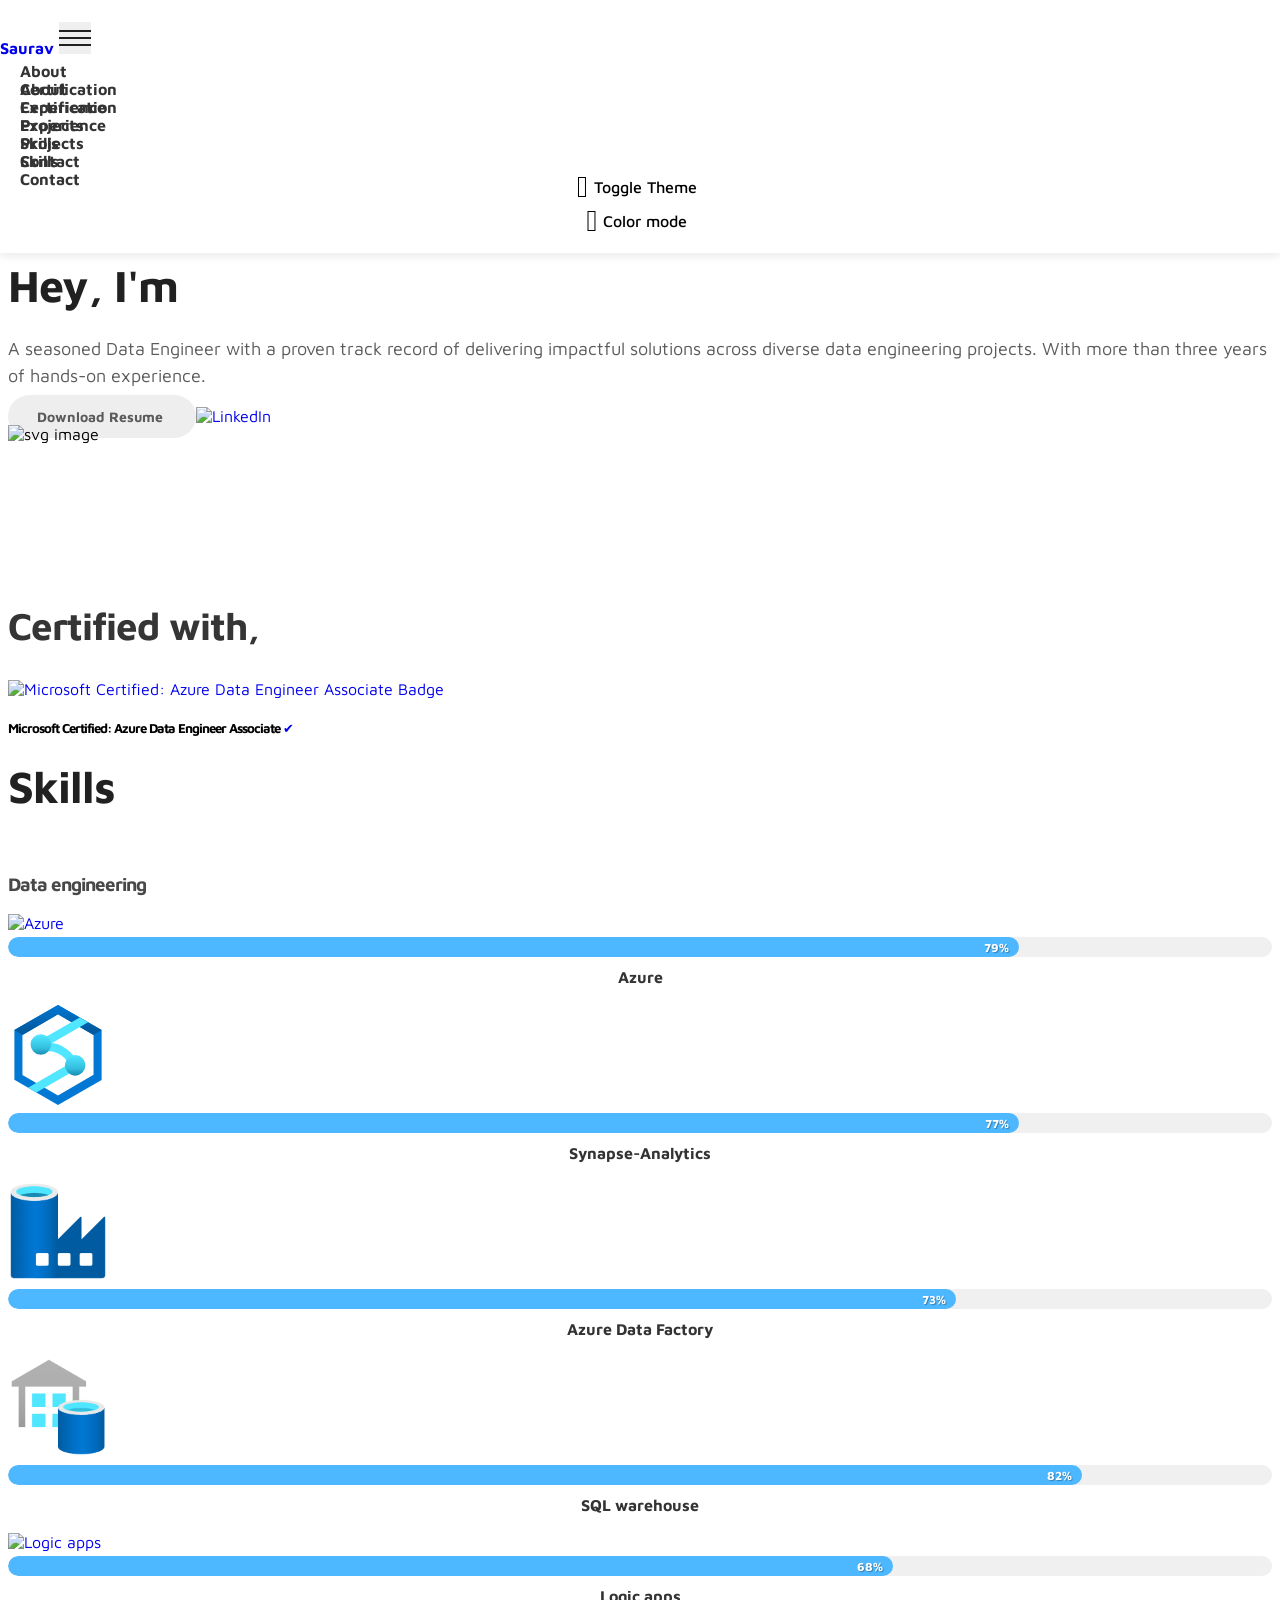
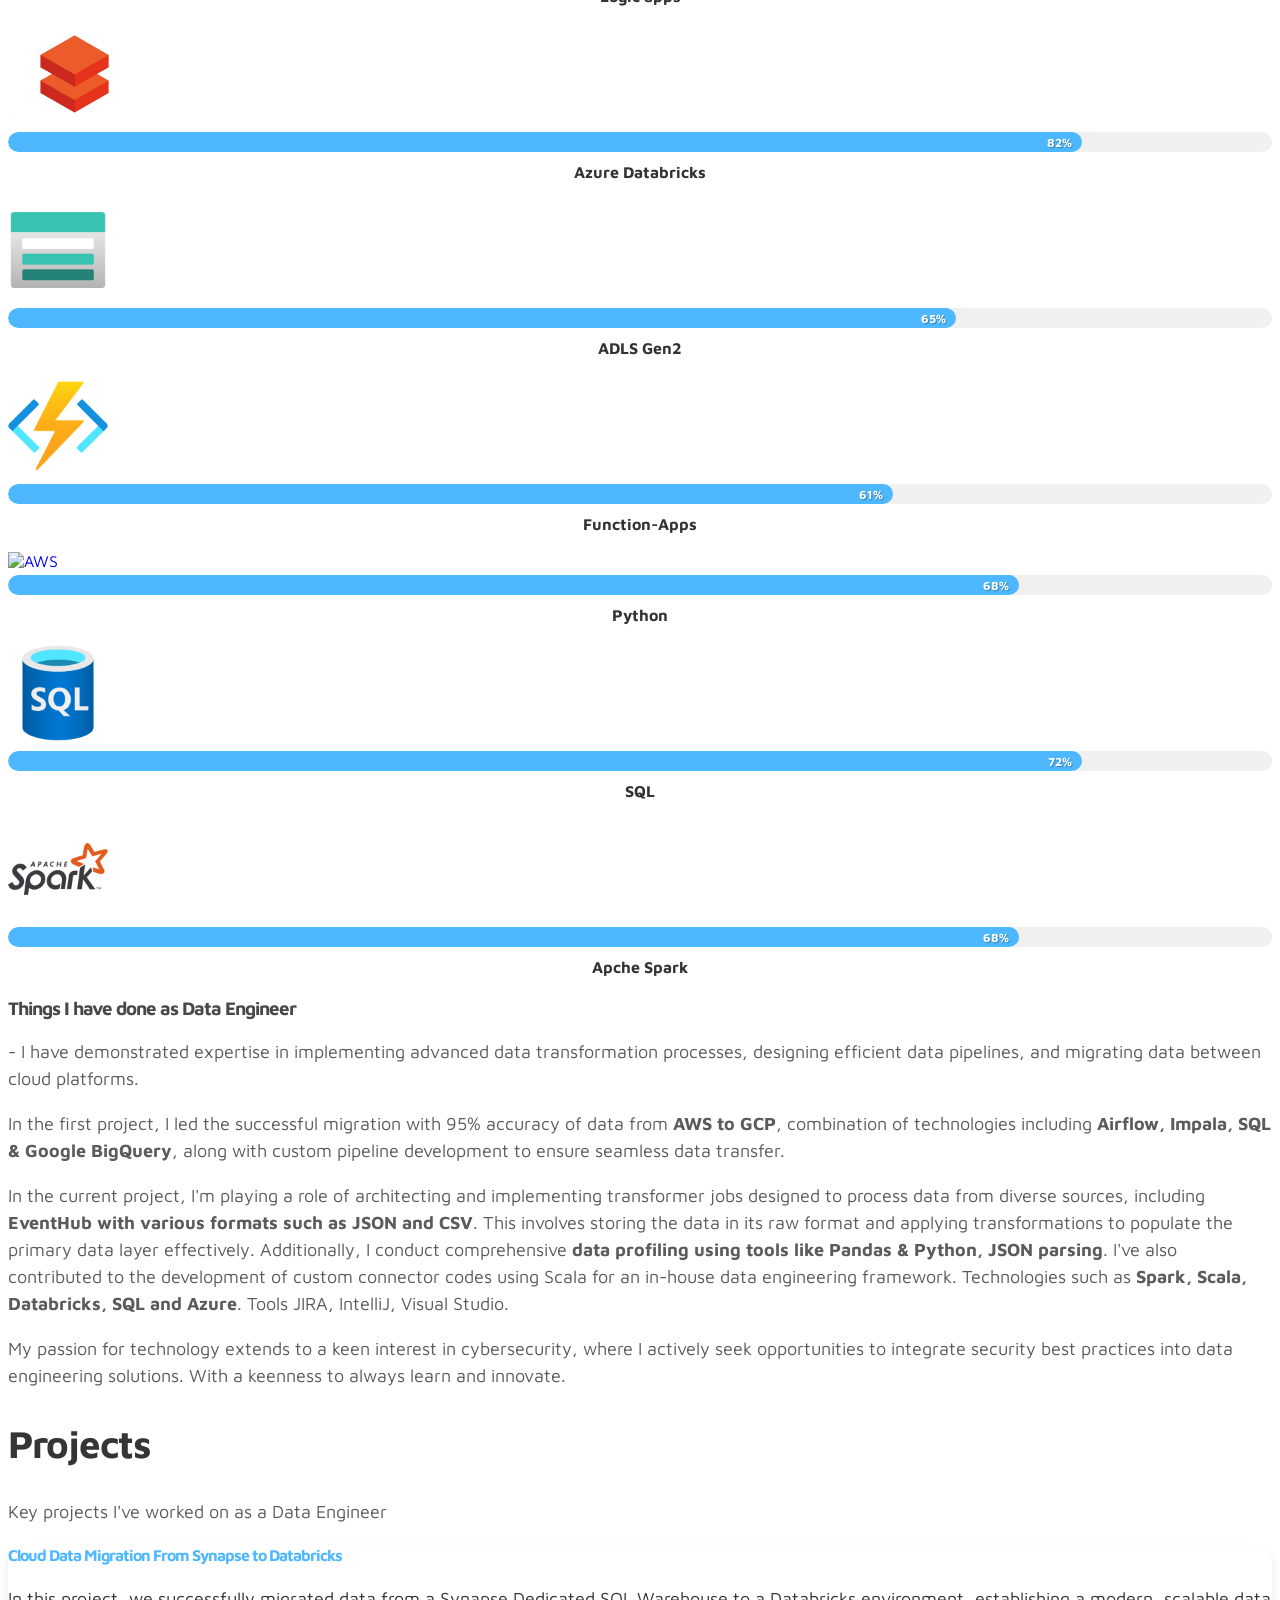
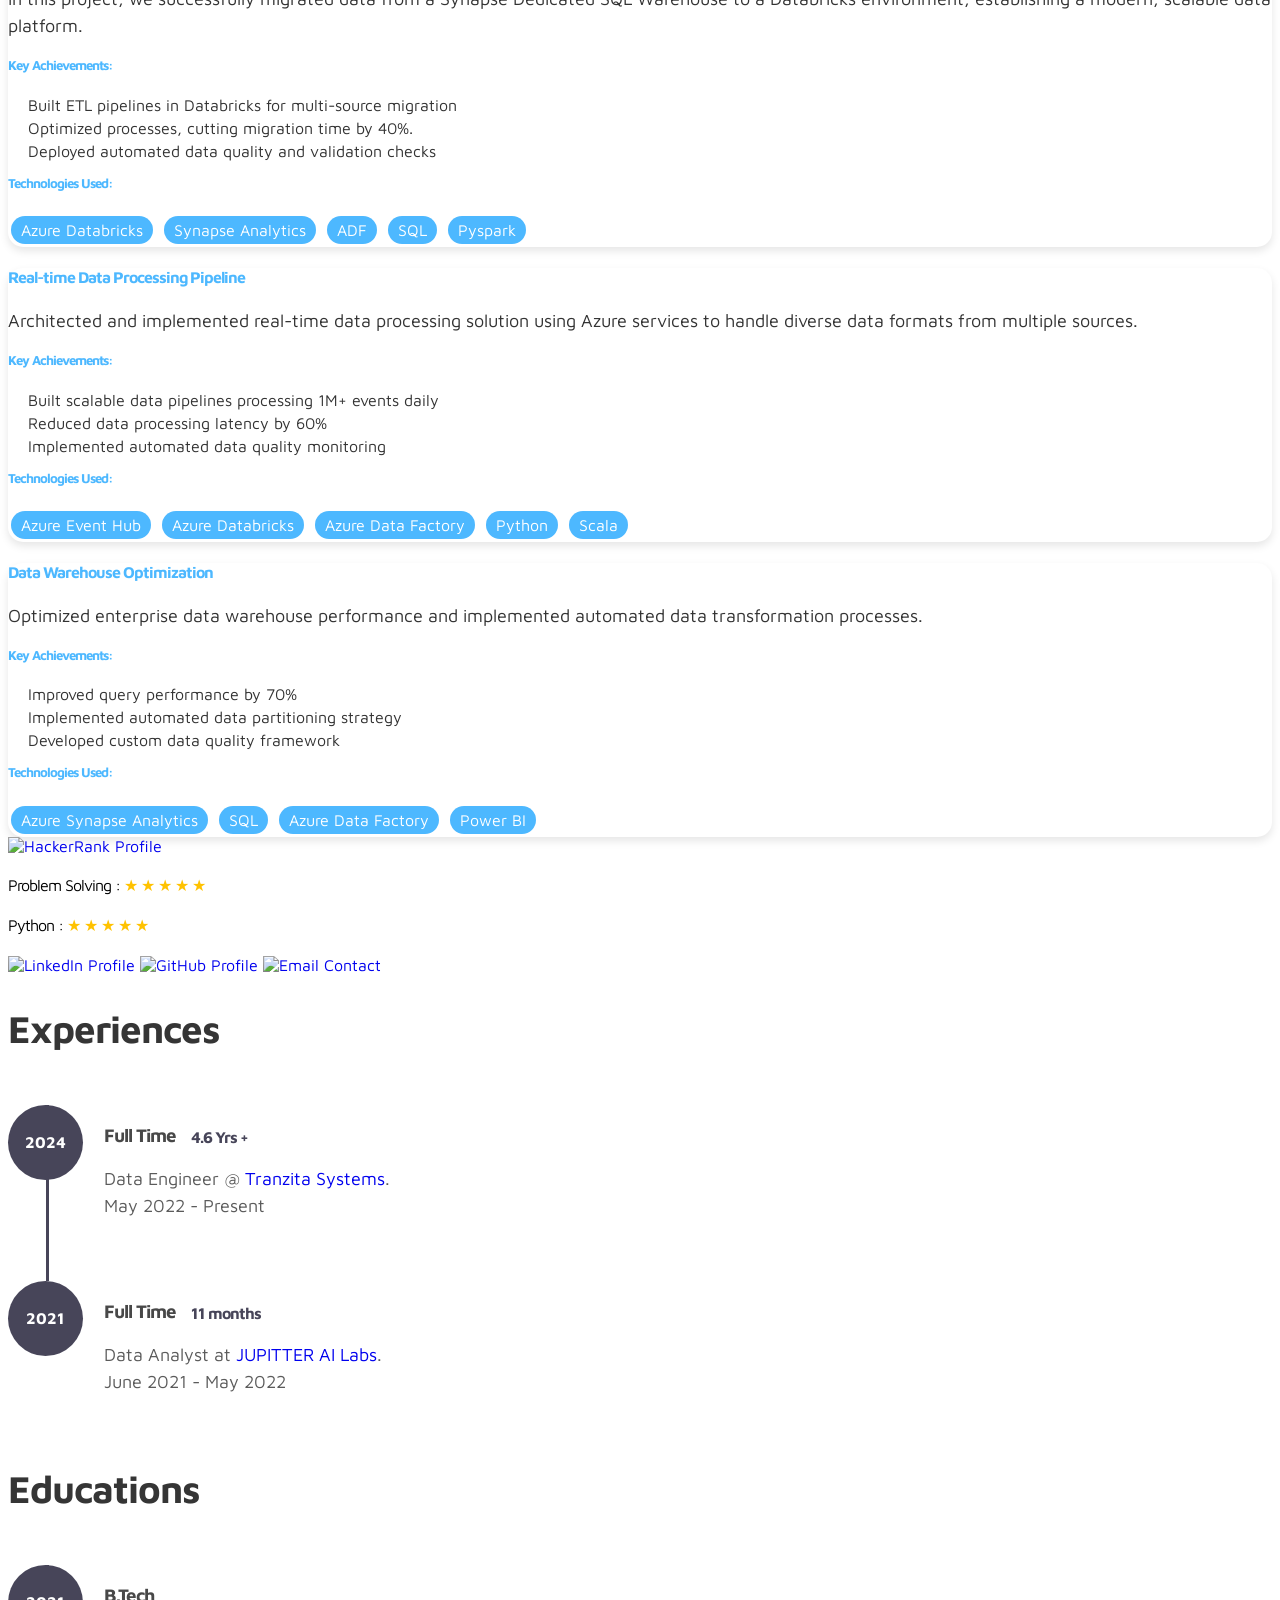
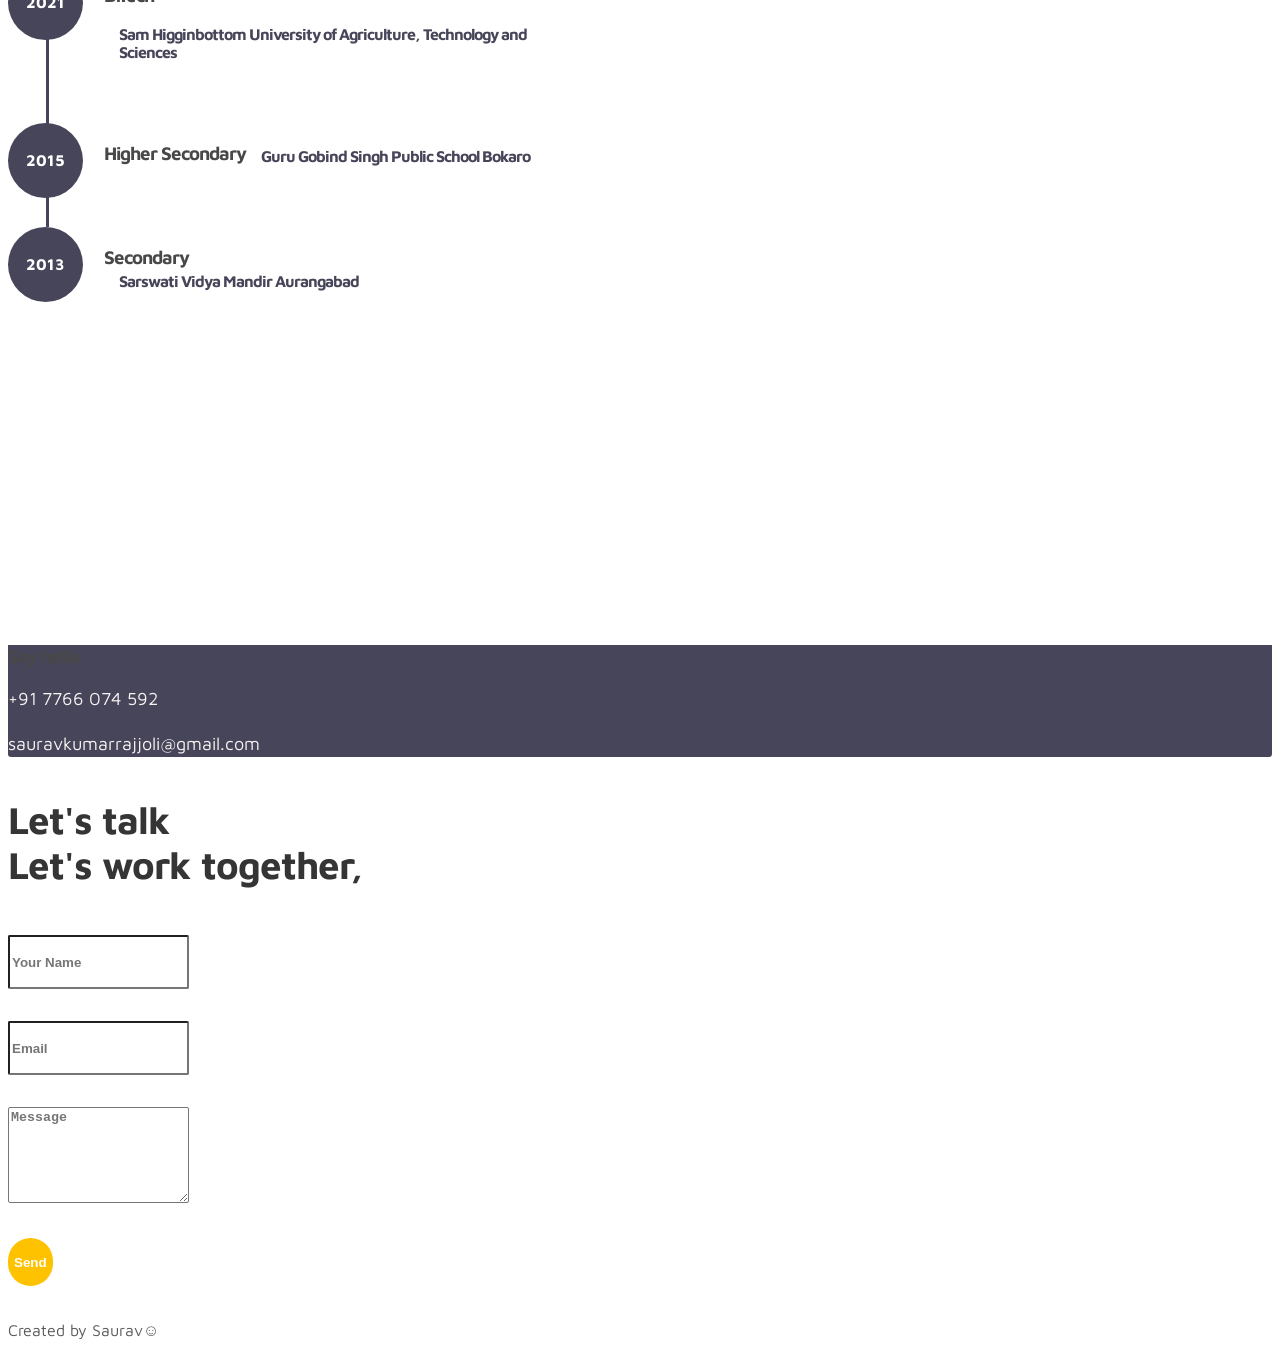
==== commit 17f6f2ed: "theme updated" ====
--- a/index.html
+++ b/index.html
@@ -44,8 +44,8 @@
 					<li class="nav-item"> <a href="#skills" class="nav-link"><span data-hover="Skills">Skills</span></a> </li>
 					<li class="nav-item"> <a href="#contact" class="nav-link"><span data-hover="Contact">Contact</span></a> </li>
 					<li class="nav-item d-block d-lg-none"> 
-						<div class="color-mode d-flex justify-content-center align-items-center"> 
-							<i class="color-mode-icon"></i> Color mode 
+						<div class="color-mode d-flex justify-content-center align-items-center mobile-color-toggle"> 
+							<i class="color-mode-icon"></i> <span class="toggle-text">Toggle Theme</span>
 						</div>
 					</li>
 				</ul>
@@ -121,13 +121,127 @@
             display: flex;
             align-items: center;
             justify-content: center;
-            padding: 10px;
-            margin: 5px 0;
+            padding: 12px 15px;
+            margin: 10px 20px;
+            border-radius: 8px;
+            background-color: rgba(77, 184, 255, 0.15);
+            transition: all 0.3s ease;
+            border: 1px solid rgba(77, 184, 255, 0.3);
+            cursor: pointer;
+        }
+        
+        .dark-mode .nav-item .color-mode {
+            background-color: rgba(77, 184, 255, 0.25);
+            border: 1px solid rgba(77, 184, 255, 0.5);
+            color: #ffffff !important;
+        }
+        
+        .nav-item .color-mode:active {
+            transform: scale(0.95);
         }
         
         .nav-item .color-mode-icon {
-            margin-right: 10px;
-        }
+            margin-right: 12px;
+            font-size: 20px;
+        }
+        
+        .mobile-color-toggle {
+            font-weight: bold;
+        }
+        
+        .toggle-text {
+            font-size: 16px;
+            color: #333;
+        }
+        
+        .dark-mode .toggle-text {
+            color: #ffffff !important;
+        }
+        
+        /* Ensure the navbar toggle is visible in dark mode */
+        .dark-mode .navbar-light .navbar-toggler {
+            background-color: rgba(255, 255, 255, 0.15);
+            border-color: rgba(255, 255, 255, 0.3);
+        }
+        
+        /* Ensure the navbar collapse has enough contrast in dark mode */
+        .dark-mode .navbar-collapse,
+        .dark-navbar-collapse {
+            background-color: rgba(30, 30, 30, 0.97) !important;
+            -webkit-backdrop-filter: blur(10px);
+            backdrop-filter: blur(10px);
+        }
+        
+        /* Fix for iPhone 15 dark mode */
+        .dark-mode .navbar-nav .nav-link span {
+            color: #ffffff !important;
+        }
+        
+        /* Fix for the reflection effect in the mobile menu */
+        .navbar-collapse {
+            text-shadow: none !important;
+        }
+        
+        .navbar-nav .nav-item a.nav-link span {
+            text-shadow: none !important;
+        }
+        
+        /* Fix for backdrop blur causing reflections */
+        .navbar-collapse {
+            background-color: rgba(255, 255, 255, 0.97) !important;
+            -webkit-backdrop-filter: none !important;
+            backdrop-filter: none !important;
+        }
+        
+        .dark-mode .navbar-collapse,
+        .dark-navbar-collapse {
+            background-color: rgba(30, 30, 30, 0.97) !important;
+            -webkit-backdrop-filter: none !important;
+            backdrop-filter: none !important;
+        }
+    }
+    
+    /* iOS-specific fixes */
+    .ios-device .navbar-collapse {
+        -webkit-backdrop-filter: none !important;
+        backdrop-filter: none !important;
+        background-color: rgba(255, 255, 255, 0.97) !important;
+    }
+    
+    .ios-device.dark-mode .navbar-collapse,
+    .ios-device .dark-navbar-collapse {
+        background-color: #1e1e1e !important;
+        -webkit-backdrop-filter: none !important;
+        backdrop-filter: none !important;
+    }
+    
+    .ios-device .navbar-nav .nav-link span {
+        text-shadow: none !important;
+    }
+    
+    .ios-device.dark-mode .navbar-nav .nav-link {
+        color: #ffffff !important;
+        text-shadow: none !important;
+    }
+    
+    .ios-device.dark-mode .navbar-light .navbar-toggler-icon {
+        background-image: url("data:image/svg+xml,%3csvg xmlns='http://www.w3.org/2000/svg' width='30' height='30' viewBox='0 0 30 30'%3e%3cpath stroke='rgba(255, 255, 255, 0.8)' stroke-linecap='round' stroke-miterlimit='10' stroke-width='2' d='M4 7h22M4 15h22M4 23h22'/%3e%3c/svg%3e") !important;
+    }
+    
+    /* Make the toggle button more visible on iPhone */
+    .ios-device .nav-item .color-mode {
+        background-color: rgba(77, 184, 255, 0.2);
+        border: 1px solid rgba(77, 184, 255, 0.4);
+    }
+    
+    .ios-device.dark-mode .nav-item .color-mode {
+        background-color: rgba(77, 184, 255, 0.3);
+        border: 1px solid rgba(77, 184, 255, 0.6);
+    }
+    
+    .ios-device.dark-mode .toggle-text {
+        color: #ffffff !important;
+        text-shadow: none !important;
     }
     
     /* Project Cards Styling */
@@ -307,6 +421,90 @@
 
     .project-card {
         cursor: pointer;
+    }
+
+    /* Fix for the menu reflection issue */
+    .navbar-collapse {
+        background-color: rgb(255, 255, 255) !important;
+        -webkit-backdrop-filter: none !important;
+        backdrop-filter: none !important;
+        text-shadow: none !important;
+    }
+    
+    .dark-mode .navbar-collapse,
+    .dark-navbar-collapse {
+        background-color: rgb(30, 30, 30) !important;
+        -webkit-backdrop-filter: none !important;
+        backdrop-filter: none !important;
+        text-shadow: none !important;
+    }
+    
+    .navbar-nav .nav-item a.nav-link,
+    .navbar-nav .nav-item a.nav-link span {
+        text-shadow: none !important;
+    }
+    
+    /* Additional styles for color mode toggle on mobile */
+    @media (max-width: 991px) {
+        .navbar-collapse {
+            background-color: rgb(255, 255, 255) !important;
+            -webkit-backdrop-filter: none !important;
+            backdrop-filter: none !important;
+        }
+        
+        .dark-mode .navbar-collapse,
+        .dark-navbar-collapse {
+            background-color: rgb(30, 30, 30) !important;
+            -webkit-backdrop-filter: none !important;
+            backdrop-filter: none !important;
+        }
+        
+        .nav-item .color-mode {
+            display: flex;
+            align-items: center;
+            justify-content: center;
+            padding: 12px 15px;
+            margin: 10px 20px;
+            border-radius: 8px;
+            background-color: rgba(77, 184, 255, 0.15);
+            transition: all 0.3s ease;
+            border: 1px solid rgba(77, 184, 255, 0.3);
+            cursor: pointer;
+            text-shadow: none !important;
+        }
+        
+        .dark-mode .nav-item .color-mode {
+            background-color: rgba(77, 184, 255, 0.25);
+            border: 1px solid rgba(77, 184, 255, 0.5);
+            color: #ffffff !important;
+            text-shadow: none !important;
+        }
+        
+        .nav-item .color-mode:active {
+            transform: scale(0.95);
+        }
+        
+        .nav-item .color-mode-icon {
+            margin-right: 12px;
+            font-size: 20px;
+            text-shadow: none !important;
+        }
+        
+        .mobile-color-toggle {
+            font-weight: bold;
+            text-shadow: none !important;
+        }
+        
+        .toggle-text {
+            font-size: 16px;
+            color: #333;
+            text-shadow: none !important;
+        }
+        
+        .dark-mode .toggle-text {
+            color: #ffffff !important;
+            text-shadow: none !important;
+        }
     }
 </style>
 
@@ -947,8 +1145,115 @@
             if (window.matchMedia && window.matchMedia('(prefers-color-scheme: dark)').matches) {
                 document.body.classList.add('dark-mode');
                 document.querySelector('.color-mode-icon')?.classList.add('active');
+                document.querySelector('.navbar-collapse')?.classList.add('dark-navbar-collapse');
+                
+                // Force text color for iPhone
+                document.querySelectorAll('.toggle-text').forEach(el => {
+                    el.style.color = '#ffffff';
+                });
             }
-        }
+        } else if (localStorage.getItem('theme') === 'dark') {
+            document.body.classList.add('dark-mode');
+            document.querySelector('.color-mode-icon')?.classList.add('active');
+            document.querySelector('.navbar-collapse')?.classList.add('dark-navbar-collapse');
+            
+            // Force text color for iPhone
+            document.querySelectorAll('.toggle-text').forEach(el => {
+                el.style.color = '#ffffff';
+            });
+        }
+        
+        // iOS detection
+        if (/iPhone|iPad|iPod/i.test(navigator.userAgent)) {
+            document.body.classList.add('ios-device');
+            
+            // Fix for reflections in menu text
+            document.querySelectorAll('.navbar-nav .nav-item a.nav-link span').forEach(el => {
+                el.style.textShadow = 'none';
+            });
+            
+            // Fix for backdrop blur
+            document.querySelectorAll('.navbar-collapse').forEach(el => {
+                el.style.webkitBackdropFilter = 'none';
+                el.style.backdropFilter = 'none';
+                if (document.body.classList.contains('dark-mode')) {
+                    el.style.backgroundColor = 'rgba(30, 30, 30, 0.97)';
+                } else {
+                    el.style.backgroundColor = 'rgba(255, 255, 255, 0.97)';
+                }
+            });
+            
+            // Special fix for iPhone 15
+            if (/iPhone15/i.test(navigator.userAgent) || /iPhone/i.test(navigator.userAgent)) {
+                // Add iPhone 15 specific class
+                document.body.classList.add('iphone15');
+                
+                // Apply additional styles for iPhone 15
+                if (document.body.classList.contains('dark-mode')) {
+                    document.querySelectorAll('.nav-item .color-mode').forEach(el => {
+                        el.style.backgroundColor = 'rgba(77, 184, 255, 0.4)';
+                        el.style.border = '1px solid rgba(77, 184, 255, 0.7)';
+                    });
+                    
+                    document.querySelectorAll('.toggle-text').forEach(el => {
+                        el.style.color = '#ffffff';
+                        el.style.textShadow = 'none';
+                    });
+                }
+            }
+            
+            // Force repaint for iOS
+            setTimeout(() => {
+                document.body.style.display = 'none';
+                document.body.offsetHeight; // Trigger a reflow
+                document.body.style.display = '';
+                
+                // Additional fix for iPhone
+                if (document.body.classList.contains('dark-mode')) {
+                    document.querySelectorAll('.toggle-text').forEach(el => {
+                        el.style.color = '#ffffff';
+                        el.style.textShadow = 'none';
+                    });
+                }
+            }, 100);
+        }
+        
+        // Add click event listener to mobile color toggle
+        document.querySelectorAll('.nav-item .color-mode').forEach(el => {
+            el.addEventListener('click', function() {
+                // Force text color update after toggle
+                setTimeout(() => {
+                    if (document.body.classList.contains('dark-mode')) {
+                        document.querySelectorAll('.toggle-text').forEach(el => {
+                            el.style.color = '#ffffff';
+                            el.style.textShadow = 'none';
+                        });
+                        document.querySelectorAll('.navbar-nav .nav-item a.nav-link span').forEach(el => {
+                            el.style.textShadow = 'none';
+                        });
+                    } else {
+                        document.querySelectorAll('.toggle-text').forEach(el => {
+                            el.style.color = '#333333';
+                            el.style.textShadow = 'none';
+                        });
+                        document.querySelectorAll('.navbar-nav .nav-item a.nav-link span').forEach(el => {
+                            el.style.textShadow = 'none';
+                        });
+                    }
+                    
+                    // Fix for backdrop blur
+                    document.querySelectorAll('.navbar-collapse').forEach(el => {
+                        el.style.webkitBackdropFilter = 'none';
+                        el.style.backdropFilter = 'none';
+                        if (document.body.classList.contains('dark-mode')) {
+                            el.style.backgroundColor = 'rgba(30, 30, 30, 0.97)';
+                        } else {
+                            el.style.backgroundColor = 'rgba(255, 255, 255, 0.97)';
+                        }
+                    });
+                }, 50);
+            });
+        });
     });
 </script>
 
--- a/css/Timeline.css
+++ b/css/Timeline.css
@@ -520,22 +520,51 @@
   }
 
   .navbar-collapse {
-    background: var(--nav-bg-color, rgba(255, 255, 255, 0.95));
-    -webkit-backdrop-filter: blur(10px);
-    backdrop-filter: blur(10px);
+    background: rgba(255, 255, 255, 0.97);
+    -webkit-backdrop-filter: none;
+    backdrop-filter: none;
     padding: 1rem;
     margin: 0;
     border-radius: 5px;
+    box-shadow: 0 4px 10px rgba(0, 0, 0, 0.1);
+    text-shadow: none;
+  }
+
+  .dark-mode .navbar-collapse {
+    box-shadow: 0 4px 10px rgba(0, 0, 0, 0.3);
+    background-color: rgba(30, 30, 30, 0.97);
+    -webkit-backdrop-filter: none;
+    backdrop-filter: none;
+    text-shadow: none;
   }
 
   .navbar-expand-sm .navbar-nav .nav-link {
-    padding: 3px 20px;
+    padding: 10px 20px;
+    margin: 5px 0;
+    border-radius: 5px;
+    transition: all 0.3s ease;
+    text-shadow: none;
+  }
+  
+  .navbar-nav .nav-item a.nav-link span {
+    text-shadow: none;
+  }
+  
+  .dark-mode .navbar-expand-sm .navbar-nav .nav-link {
+    background-color: rgba(255, 255, 255, 0.05);
+    color: #ffffff;
+    text-shadow: none;
+  }
+  
+  .dark-mode .navbar-expand-sm .navbar-nav .nav-link:hover {
+    background-color: rgba(255, 255, 255, 0.1);
   }
 
   .color-mode-icon:after,
   .color-mode-icon.active:after {
     font-size: 24px;
     display: inline-block;
+    text-shadow: none;
   }
   
   .color-mode {
@@ -545,11 +574,50 @@
     justify-content: center;
     margin: 0.5rem 0;
     padding: 0.5rem 0;
+    background-color: rgba(77, 184, 255, 0.1);
+    border-radius: 5px;
+    text-shadow: none;
+  }
+  
+  .dark-mode .color-mode {
+    background-color: rgba(77, 184, 255, 0.2);
+    color: #ffffff;
+    text-shadow: none;
   }
 
   .nav-item .color-mode {
-    margin: 0.5rem 0;
-    padding: 0.5rem 0;
+    margin: 10px 20px;
+    padding: 10px;
+    border: 1px solid rgba(77, 184, 255, 0.3);
+    text-shadow: none;
+  }
+  
+  .dark-mode .nav-item .color-mode {
+    border: 1px solid rgba(77, 184, 255, 0.5);
+    text-shadow: none;
+  }
+  
+  /* Fix for iPhone dark mode */
+  .ios-device.dark-mode .navbar-nav .nav-item a.nav-link {
+    color: #ffffff !important;
+    text-shadow: none !important;
+  }
+  
+  .ios-device.dark-mode .navbar-nav .nav-item .color-mode {
+    background-color: rgba(77, 184, 255, 0.3) !important;
+    border: 1px solid rgba(77, 184, 255, 0.6) !important;
+    color: #ffffff !important;
+    text-shadow: none !important;
+  }
+  
+  .ios-device.dark-mode .navbar-nav .nav-item .color-mode .toggle-text {
+    color: #ffffff !important;
+    text-shadow: none !important;
+  }
+  
+  .ios-device.dark-mode .navbar-nav .nav-item .color-mode .color-mode-icon:after {
+    color: #ffffff !important;
+    text-shadow: none !important;
   }
 }
 @media (max-width: 580px) {
@@ -641,12 +709,26 @@
 }
 
 .dark-mode .navbar-collapse {
-  background: var(--nav-bg-color, rgba(45, 45, 45, 0.95));
+  background: rgba(45, 45, 45, 0.95);
+  -webkit-backdrop-filter: blur(10px);
+  backdrop-filter: blur(10px);
+}
+
+.dark-mode .navbar-light .navbar-toggler {
+  border-color: rgba(255, 255, 255, 0.2);
+  background-color: rgba(45, 45, 45, 0.5);
 }
 
 @media (prefers-color-scheme: dark) {
   body:not(.dark-mode):not(.light-mode) .navbar-collapse {
-    background: var(--nav-bg-color, rgba(45, 45, 45, 0.95));
-  }
-}
-
+    background: rgba(45, 45, 45, 0.95);
+    -webkit-backdrop-filter: blur(10px);
+    backdrop-filter: blur(10px);
+  }
+  
+  body:not(.dark-mode):not(.light-mode) .navbar-light .navbar-toggler {
+    border-color: rgba(255, 255, 255, 0.2);
+    background-color: rgba(45, 45, 45, 0.5);
+  }
+}
+
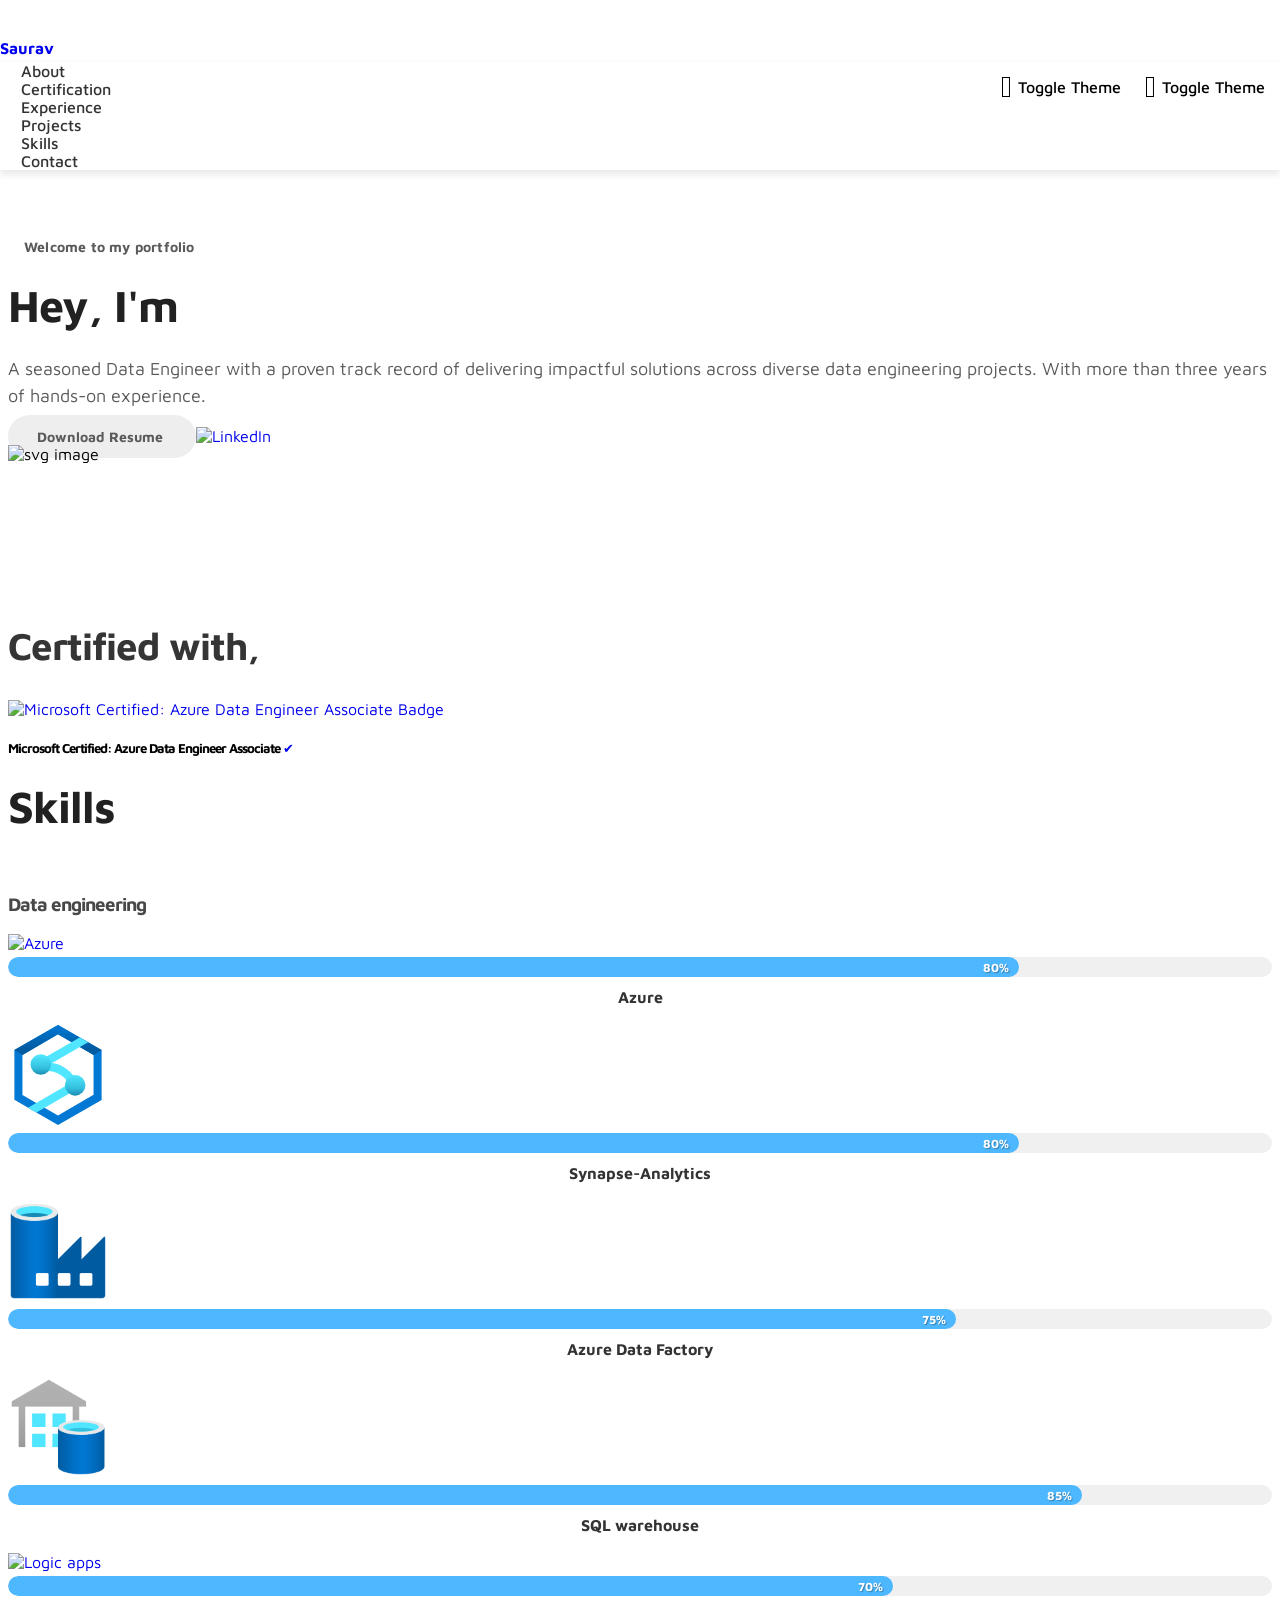
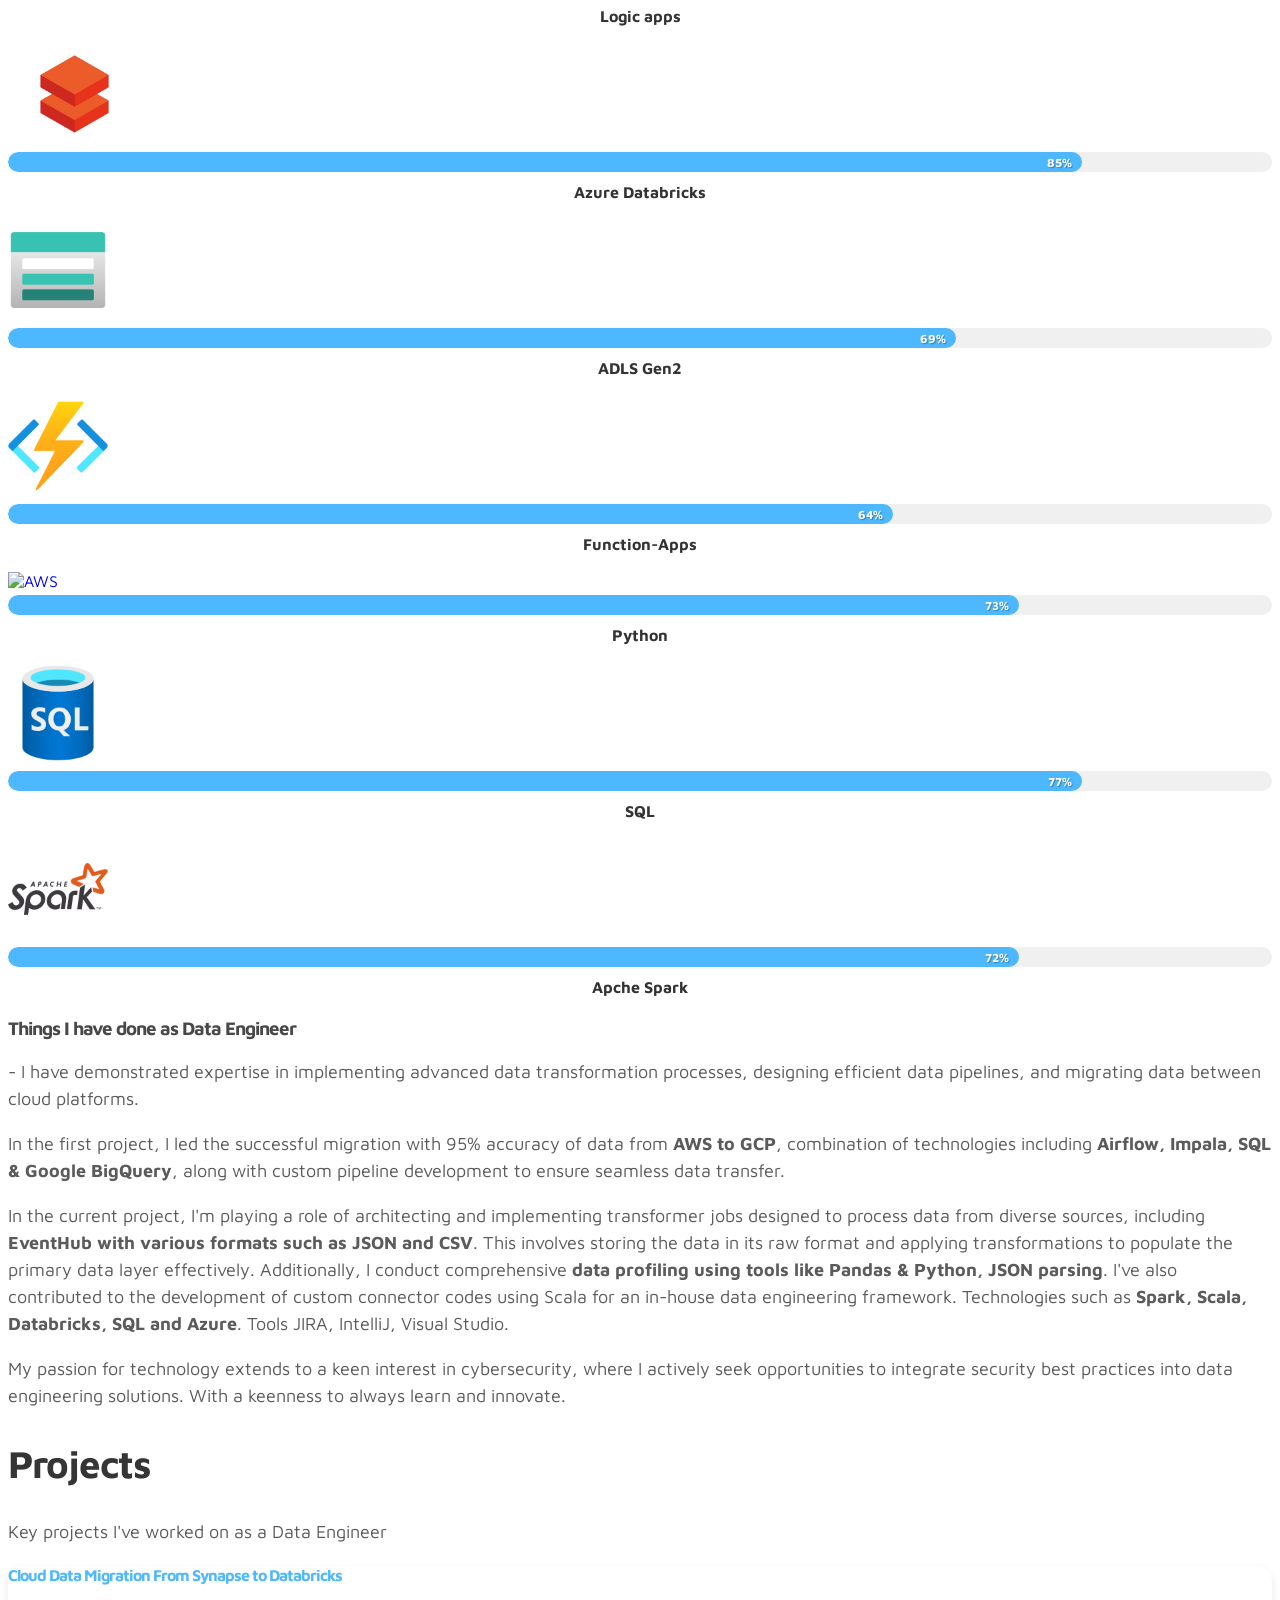
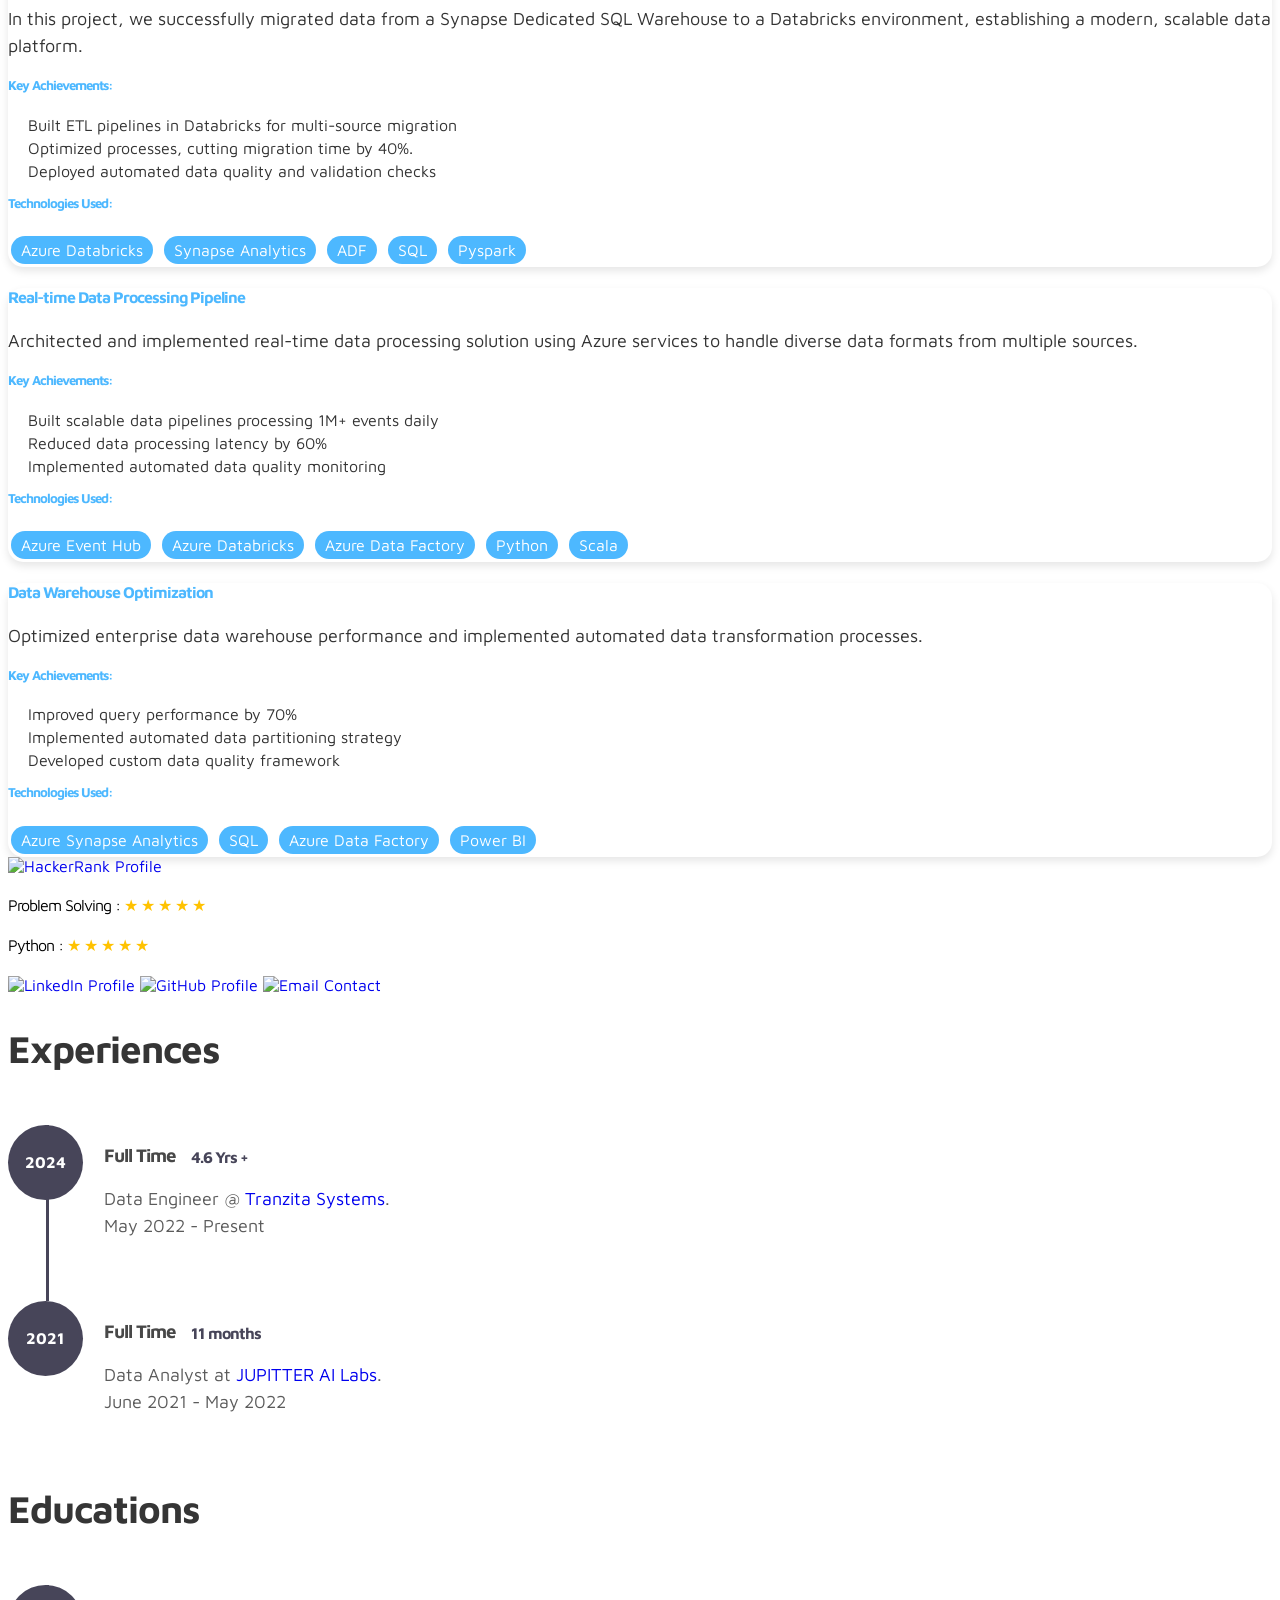
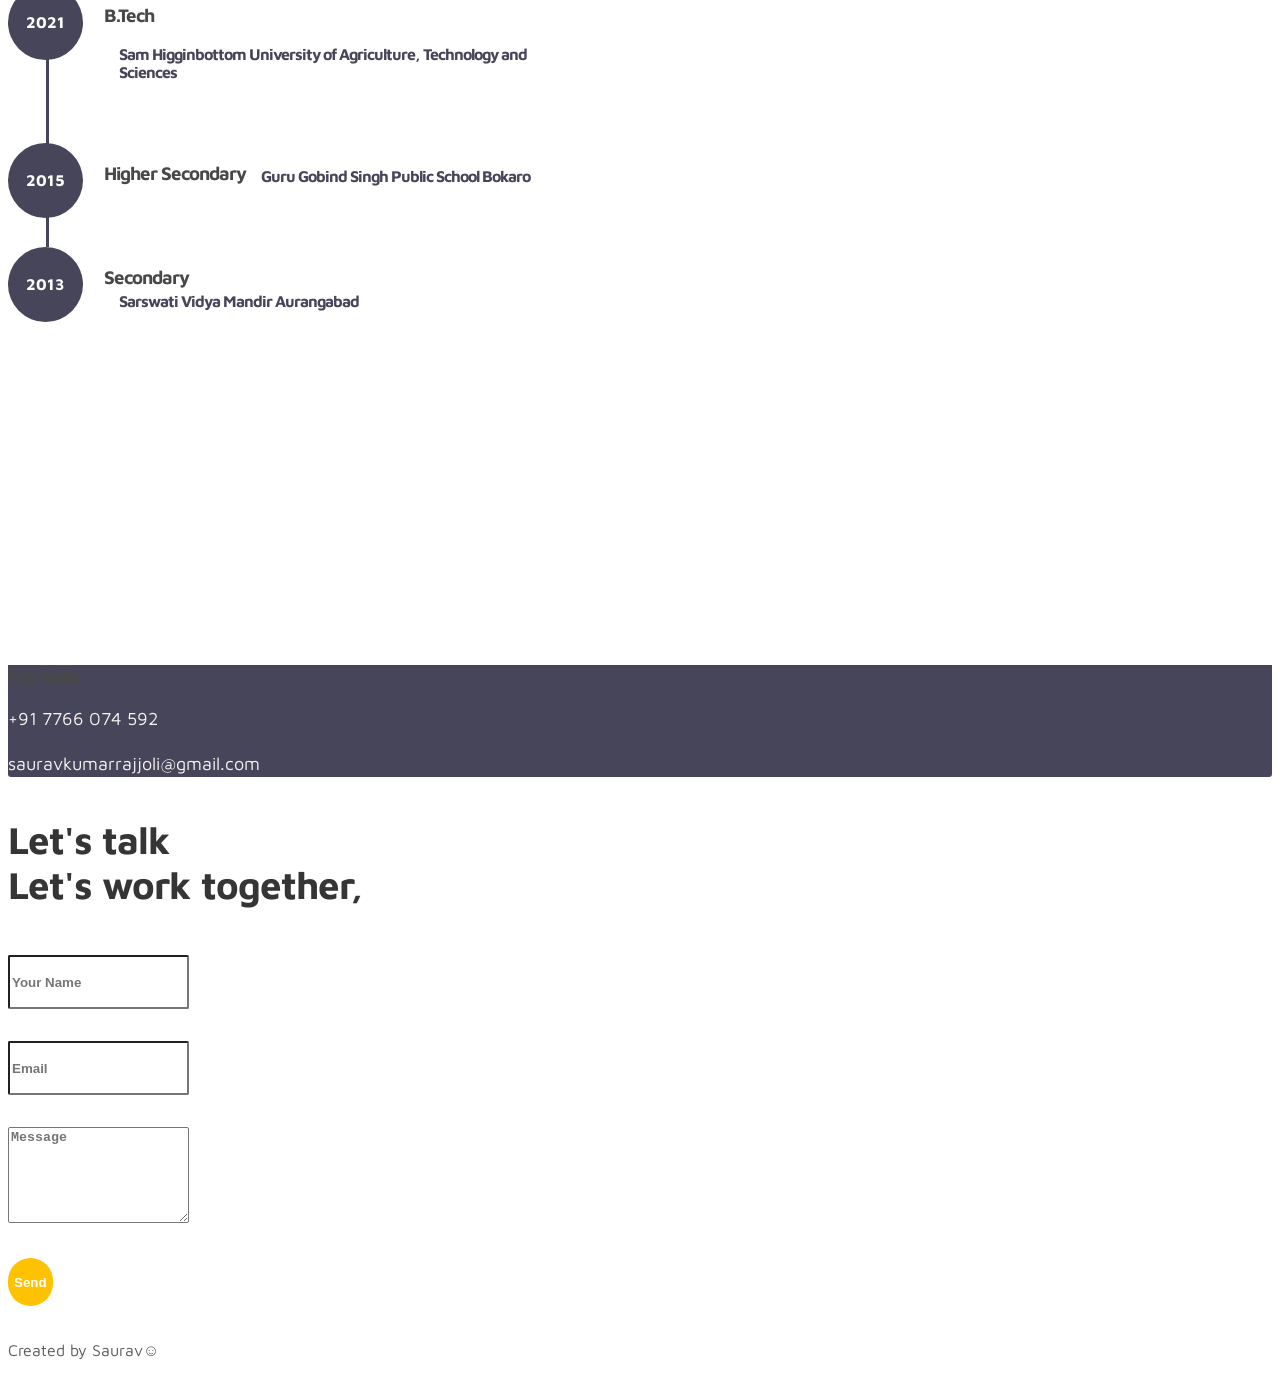
==== commit 99359fd4: "theme updated" ====
--- a/index.html
+++ b/index.html
@@ -32,31 +32,47 @@
 		<div class="layer"><h3>Fetching .. </h3></div>
 	</div>
 	<!-- MENU -->
-	<nav class="navbar navbar-expand-sm navbar-light">
-		<div class="container"> <a class="navbar-brand" href="index.html"><i class='uil uil-user'></i> Saurav</a>
-			<button class="navbar-toggler" type="button" data-toggle="collapse" data-target="#navbarNav" aria-controls="navbarNav" aria-expanded="false" aria-label="Toggle navigation"> <span class="navbar-toggler-icon"></span> <span class="navbar-toggler-icon"></span> <span class="navbar-toggler-icon"></span> </button>
+	<nav class="navbar navbar-expand-lg navbar-light">
+		<div class="container">
+			<!-- Brand/logo on the left -->
+			<a class="navbar-brand" href="index.html"><i class='uil uil-user'></i> Saurav</a>
+			
+			<!-- Hamburger menu for mobile -->
+			<button class="navbar-toggler" type="button" data-toggle="collapse" data-target="#navbarNav" aria-controls="navbarNav" aria-expanded="false" aria-label="Toggle navigation">
+				<span class="navbar-toggler-icon"></span>
+			</button>
+			
+			<!-- Navbar content -->
 			<div class="collapse navbar-collapse" id="navbarNav">
+				<!-- Navigation links centered -->
 				<ul class="navbar-nav mx-auto">
-					<li class="nav-item"> <a href="#about" class="nav-link"><span data-hover="About">About</span></a> </li>
-					<li class="nav-item"> <a href="#certificates" class="nav-link"><span data-hover="Certification">Certification</span></a> </li>
-					<li class="nav-item"> <a href="#Workexpr" class="nav-link"><span data-hover="Experience">Experience</span></a> </li>
-					<li class="nav-item"> <a href="#project" class="nav-link"><span data-hover="Projects">Projects</span></a> </li>
-					<li class="nav-item"> <a href="#skills" class="nav-link"><span data-hover="Skills">Skills</span></a> </li>
-					<li class="nav-item"> <a href="#contact" class="nav-link"><span data-hover="Contact">Contact</span></a> </li>
-					<li class="nav-item d-block d-lg-none"> 
-						<div class="color-mode d-flex justify-content-center align-items-center mobile-color-toggle"> 
-							<i class="color-mode-icon"></i> <span class="toggle-text">Toggle Theme</span>
-						</div>
-					</li>
+					<li class="nav-item"><a href="#about" class="nav-link"><span data-hover="About">About</span></a></li>
+					<li class="nav-item"><a href="#certificates" class="nav-link"><span data-hover="Certification">Certification</span></a></li>
+					<li class="nav-item"><a href="#Workexpr" class="nav-link"><span data-hover="Experience">Experience</span></a></li>
+					<li class="nav-item"><a href="#project" class="nav-link"><span data-hover="Projects">Projects</span></a></li>
+					<li class="nav-item"><a href="#skill" class="nav-link"><span data-hover="Skills">Skills</span></a></li>
+					<li class="nav-item"><a href="#contact" class="nav-link"><span data-hover="Contact">Contact</span></a></li>
 				</ul>
-				<ul class="navbar-nav ml-lg-auto">
-					<div class="ml-lg-4 d-none d-lg-block">
-						<div class="color-mode d-flex justify-content-center align-items-center"> <i class="color-mode-icon"></i> Color mode </div>
+				
+				<!-- Theme toggle on the right -->
+				<div class="navbar-nav ml-auto">
+					<div class="color-mode d-flex justify-content-center align-items-center">
+						<i class="color-mode-icon"></i>
+						<span class="d-none d-lg-inline-block ml-2">Toggle Theme</span>
 					</div>
-				</ul>
+				</div>
+				
+				<!-- Mobile theme toggle (only visible on mobile) -->
+				<div class="d-lg-none mt-3">
+					<div class="color-mode d-flex justify-content-center align-items-center mobile-color-toggle">
+						<i class="color-mode-icon"></i>
+						<span class="toggle-text">Toggle Theme</span>
+					</div>
+				</div>
 			</div>
 		</div>
 	</nav>
+	
 	<!-- ABOUT -->
 	<section class="about full-screen d-lg-flex justify-content-center align-items-center" id="about">
 		<div class="container">
@@ -115,6 +131,230 @@
 
 
 <style>
+    /* CRITICAL FIX: Remove black background from entire page top */
+    body::before {
+        content: "";
+        position: fixed;
+        top: 0;
+        left: 0;
+        width: 100%;
+        height: 80px;
+        background-color: transparent !important;
+        z-index: 999;
+    }
+    
+    body.dark-mode::before {
+        background-color: transparent !important;
+    }
+    
+    /* Reset and remove black strap/background from navbar */
+    .navbar, 
+    .navbar.navbar-expand-lg, 
+    .navbar.navbar-light,
+    .navbar.navbar-expand-lg.navbar-light {
+        position: fixed;
+        top: 0;
+        left: 0;
+        right: 0;
+        width: 100%;
+        z-index: 1000;
+        background-color: transparent !important; /* Remove background */
+        -webkit-backdrop-filter: none !important;
+        backdrop-filter: none !important;
+        box-shadow: none !important; /* Remove shadow */
+        padding: 15px 0;
+        border: none !important;
+        background-image: none !important;
+    }
+    
+    /* Improved navbar layout for desktop */
+    @media (min-width: 992px) {
+        .navbar-expand-lg .navbar-nav {
+            flex-direction: row;
+        }
+        
+        .navbar-expand-lg .navbar-collapse {
+            display: flex !important;
+            flex-basis: auto;
+        }
+        
+        .navbar-expand-lg .navbar-nav .nav-link {
+            padding-right: 1rem;
+            padding-left: 1rem;
+        }
+        
+        /* Ensure the theme toggle is on the right */
+        .navbar-expand-lg .navbar-nav.ml-auto {
+            margin-left: auto !important;
+        }
+    }
+    
+    /* Remove any background from navbar brand */
+    .navbar-brand {
+        background-color: transparent !important;
+        text-shadow: none !important;
+        margin-right: 2rem;
+    }
+    
+    /* Fix the navbar links to be visible without reflections */
+    .navbar-nav .nav-item a.nav-link,
+    .navbar-nav .nav-item a.nav-link span {
+        text-shadow: none !important;
+        background-color: transparent !important;
+        -webkit-font-smoothing: antialiased !important;
+        -moz-osx-font-smoothing: grayscale !important;
+        filter: none !important;
+        -webkit-filter: none !important;
+        transform: none !important;
+        -webkit-transform: none !important;
+        transition: color 0.3s ease !important;
+        -webkit-transition: color 0.3s ease !important;
+        animation: none !important;
+        -webkit-animation: none !important;
+    }
+    
+    /* Disable the hover animation that might cause reflection */
+    .nav-link span:before {
+        display: none !important;
+    }
+    
+    /* Alternative hover effect without reflection */
+    .navbar-light .navbar-nav .nav-link:focus span,
+    .navbar-light .navbar-nav .nav-link:hover span {
+        transform: none !important;
+        color: #ffc200 !important;
+    }
+    
+    /* Improved spacing for navbar items */
+    .navbar-nav .nav-item {
+        margin: 0 5px;
+    }
+    
+    /* Ensure navbar-collapse has a solid background in mobile view */
+    .navbar-collapse {
+        background-color: rgb(255, 255, 255) !important;
+        -webkit-backdrop-filter: none !important;
+        backdrop-filter: none !important;
+    }
+    
+    /* Dark mode support with transparent background */
+    body.dark-mode .navbar,
+    body.dark-mode .navbar.navbar-expand-lg,
+    body.dark-mode .navbar.navbar-light,
+    body.dark-mode .navbar.navbar-expand-lg.navbar-light {
+        background-color: transparent !important;
+        box-shadow: none !important;
+        border: none !important;
+        background-image: none !important;
+    }
+    
+    /* For dark mode, ensure text is visible on transparent background */
+    body.dark-mode .navbar .nav-link span {
+        color: #fff !important;
+        text-shadow: none !important;
+    }
+    
+    /* Mobile - ensure hamburger is visible but no black background */
+    @media (max-width: 991px) {
+        .navbar,
+        .navbar.navbar-expand-lg,
+        .navbar.navbar-light,
+        .navbar.navbar-expand-lg.navbar-light {
+            background-color: transparent !important;
+            box-shadow: none !important;
+        }
+        
+        .navbar-collapse {
+            background-color: rgba(255, 255, 255, 0.97) !important;
+            -webkit-backdrop-filter: none !important;
+            backdrop-filter: none !important;
+            text-shadow: none !important;
+            border-radius: 10px;
+            margin-top: 10px;
+            box-shadow: 0 4px 6px rgba(0,0,0,0.1) !important;
+            padding: 15px;
+        }
+        
+        .dark-mode .navbar-collapse,
+        .dark-navbar-collapse {
+            background-color: rgba(30, 30, 30, 0.97) !important;
+            -webkit-backdrop-filter: none !important;
+            backdrop-filter: none !important;
+            text-shadow: none !important;
+        }
+        
+        /* Make the toggle button stand out without background */
+        .navbar-toggler {
+            border: 1px solid rgba(0,0,0,0.2) !important;
+            background-color: rgba(255,255,255,0.8) !important;
+            padding: 0.5rem;
+        }
+        
+        .dark-mode .navbar-toggler {
+            border: 1px solid rgba(255,255,255,0.2) !important;
+            background-color: rgba(30,30,30,0.8) !important;
+        }
+        
+        /* Improved mobile menu styling */
+        .navbar-nav .nav-item {
+            margin: 8px 0;
+        }
+        
+        .navbar-nav .nav-item a.nav-link {
+            padding: 10px 15px;
+            border-radius: 5px;
+            transition: background-color 0.3s ease;
+        }
+        
+        .navbar-nav .nav-item a.nav-link:hover {
+            background-color: rgba(77, 184, 255, 0.1);
+        }
+        
+        .dark-mode .navbar-nav .nav-item a.nav-link:hover {
+            background-color: rgba(77, 184, 255, 0.2);
+        }
+    }
+    
+    /* Improved theme toggle styling */
+    .color-mode {
+        cursor: pointer;
+        padding: 8px 15px;
+        border-radius: 20px;
+        transition: all 0.3s ease;
+    }
+    
+    .color-mode:hover {
+        background-color: rgba(77, 184, 255, 0.1);
+    }
+    
+    .dark-mode .color-mode:hover {
+        background-color: rgba(77, 184, 255, 0.2);
+    }
+    
+    /* Mobile theme toggle styling */
+    @media (max-width: 991px) {
+        .mobile-color-toggle {
+            padding: 12px 15px;
+            margin: 10px 0;
+            border-radius: 8px;
+            background-color: rgba(77, 184, 255, 0.15);
+            border: 1px solid rgba(77, 184, 255, 0.3);
+            display: flex;
+            justify-content: center;
+            align-items: center;
+        }
+        
+        .dark-mode .mobile-color-toggle {
+            background-color: rgba(77, 184, 255, 0.25);
+            border: 1px solid rgba(77, 184, 255, 0.5);
+        }
+    }
+    
+    /* Adjust content to account for fixed navbar with transparent background */
+    .about {
+        padding-top: 100px; /* Increased padding to compensate for navbar */
+    }
+    
     /* Additional styles for color mode toggle on mobile */
     @media (max-width: 991px) {
         .nav-item .color-mode {
@@ -160,16 +400,16 @@
         
         /* Ensure the navbar toggle is visible in dark mode */
         .dark-mode .navbar-light .navbar-toggler {
-            background-color: rgba(255, 255, 255, 0.15);
-            border-color: rgba(255, 255, 255, 0.3);
+            background-color: rgba(30, 30, 30, 0.8) !important;
+            border-color: rgba(255, 255, 255, 0.3) !important;
         }
         
         /* Ensure the navbar collapse has enough contrast in dark mode */
         .dark-mode .navbar-collapse,
         .dark-navbar-collapse {
             background-color: rgba(30, 30, 30, 0.97) !important;
-            -webkit-backdrop-filter: blur(10px);
-            backdrop-filter: blur(10px);
+            -webkit-backdrop-filter: none !important;
+            backdrop-filter: none !important;
         }
         
         /* Fix for iPhone 15 dark mode */
@@ -217,6 +457,8 @@
     
     .ios-device .navbar-nav .nav-link span {
         text-shadow: none !important;
+        -webkit-font-smoothing: antialiased !important;
+        -moz-osx-font-smoothing: grayscale !important;
     }
     
     .ios-device.dark-mode .navbar-nav .nav-link {
@@ -242,6 +484,78 @@
     .ios-device.dark-mode .toggle-text {
         color: #ffffff !important;
         text-shadow: none !important;
+    }
+    
+    /* Additional fixes for dark mode black strap */
+    body.dark-mode .navbar-light {
+        background-color: transparent !important;
+    }
+    
+    body.dark-mode .navbar-light .navbar-brand {
+        color: #fff !important;
+    }
+    
+    /* Fix for headroom.js adding background */
+    .headroom {
+        background-color: transparent !important;
+    }
+    
+    .headroom--pinned, 
+    .headroom--unpinned, 
+    .headroom--top, 
+    .headroom--not-top {
+        background-color: transparent !important;
+    }
+    
+    body.dark-mode .headroom,
+    body.dark-mode .headroom--pinned, 
+    body.dark-mode .headroom--unpinned, 
+    body.dark-mode .headroom--top, 
+    body.dark-mode .headroom--not-top {
+        background-color: transparent !important;
+    }
+    
+    /* Fix for mobile menu text reflection */
+    .navbar-nav .nav-item a.nav-link {
+        -webkit-transform: translateZ(0);
+        -moz-transform: translateZ(0);
+        -ms-transform: translateZ(0);
+        -o-transform: translateZ(0);
+        transform: translateZ(0);
+        -webkit-backface-visibility: hidden;
+        -moz-backface-visibility: hidden;
+        -ms-backface-visibility: hidden;
+        backface-visibility: hidden;
+        -webkit-perspective: 1000;
+        -moz-perspective: 1000;
+        -ms-perspective: 1000;
+        perspective: 1000;
+    }
+    
+    /* CRITICAL: Override any dark background in the entire navbar area */
+    .navbar, 
+    .navbar *, 
+    .navbar-expand-sm, 
+    .navbar-expand-sm *,
+    .navbar-light, 
+    .navbar-light *,
+    .navbar-expand-sm.navbar-light,
+    .navbar-expand-sm.navbar-light * {
+        background-color: transparent !important;
+    }
+    
+    /* Only exception is the navbar-collapse which needs a background */
+    .navbar-collapse {
+        background-color: rgb(255, 255, 255) !important;
+    }
+    
+    .dark-mode .navbar-collapse {
+        background-color: rgb(30, 30, 30) !important;
+    }
+    
+    /* Fix for any parent elements that might have a background */
+    body > *:first-child {
+        background-color: transparent !important;
     }
     
     /* Project Cards Styling */
@@ -322,38 +636,6 @@
 
     .project-card li {
         margin-bottom: 5px;
-    }
-
-    /* Fixed Navigation Styles */
-    .navbar {
-        position: fixed;
-        top: 0;
-        left: 0;
-        right: 0;
-        width: 100%;
-        z-index: 1000;
-        background-color: var(--nav-bg-color, rgba(255, 255, 255, 0.95));
-        -webkit-backdrop-filter: blur(10px);
-        backdrop-filter: blur(10px);
-        box-shadow: 0 2px 10px rgba(0,0,0,0.1);
-        padding: 15px 0;
-    }
-
-    /* Adjust content to account for fixed navbar */
-    .about {
-        padding-top: 80px; /* Height of navbar + some padding */
-    }
-
-    /* Dark mode support for navbar */
-    body.dark-mode .navbar {
-        --nav-bg-color: rgba(45, 45, 45, 0.95);
-    }
-
-    /* System preference dark mode for navbar */
-    @media (prefers-color-scheme: dark) {
-        body:not(.dark-mode):not(.light-mode) .navbar {
-            --nav-bg-color: rgba(45, 45, 45, 0.95);
-        }
     }
 
     /* Active link style */
@@ -507,6 +789,249 @@
         }
     }
 </style>
+
+<!-- CRITICAL FIXES FOR NAVBAR ISSUES -->
+<style>
+    /* CRITICAL FIX: Force transparent navbar in all states */
+    .navbar, 
+    .navbar.navbar-expand-sm, 
+    .navbar.navbar-light,
+    .navbar.navbar-expand-sm.navbar-light,
+    .navbar.headroom,
+    .navbar.headroom--pinned,
+    .navbar.headroom--unpinned,
+    .navbar.headroom--top,
+    .navbar.headroom--not-top,
+    .navbar[class*="headroom--not-top"],
+    .dark-mode .navbar,
+    .dark-mode .navbar.navbar-expand-sm,
+    .dark-mode .navbar.navbar-light,
+    .dark-mode .navbar.navbar-expand-sm.navbar-light,
+    .dark-mode .navbar.headroom,
+    .dark-mode .navbar.headroom--pinned,
+    .dark-mode .navbar.headroom--unpinned,
+    .dark-mode .navbar.headroom--top,
+    .dark-mode .navbar.headroom--not-top,
+    .dark-mode .navbar[class*="headroom--not-top"] {
+        background: transparent !important;
+        background-color: transparent !important;
+        background-image: none !important;
+        border: none !important;
+        box-shadow: none !important;
+        -webkit-box-shadow: none !important;
+    }
+    
+    /* CRITICAL FIX: Ensure mobile menu has solid background with no reflections */
+    .navbar-collapse,
+    .navbar .navbar-collapse,
+    .navbar-expand-sm .navbar-collapse {
+        background: rgb(255, 255, 255) !important;
+        background-color: rgb(255, 255, 255) !important;
+        -webkit-backdrop-filter: none !important;
+        backdrop-filter: none !important;
+        text-shadow: none !important;
+        box-shadow: 0 4px 8px rgba(0,0,0,0.1) !important;
+    }
+    
+    .dark-mode .navbar-collapse,
+    .dark-mode .navbar .navbar-collapse,
+    .dark-mode .navbar-expand-sm .navbar-collapse,
+    .navbar-collapse.dark-navbar-collapse {
+        background: rgb(30, 30, 30) !important;
+        background-color: rgb(30, 30, 30) !important;
+        -webkit-backdrop-filter: none !important;
+        backdrop-filter: none !important;
+        text-shadow: none !important;
+        box-shadow: 0 4px 8px rgba(0,0,0,0.2) !important;
+    }
+    
+    /* CRITICAL FIX: Remove all text shadows from navbar elements */
+    .navbar *,
+    .navbar-brand,
+    .navbar-nav,
+    .nav-item,
+    .nav-link,
+    .nav-link span,
+    .navbar-toggler,
+    .navbar-collapse,
+    .color-mode,
+    .color-mode-icon,
+    .toggle-text {
+        text-shadow: none !important;
+    }
+    
+    /* CRITICAL FIX: Ensure dark mode navbar elements have correct colors */
+    .dark-mode .navbar-light .navbar-brand,
+    .dark-mode .navbar-light .navbar-nav .nav-link,
+    .dark-mode .navbar-light .navbar-nav .nav-link span,
+    .dark-mode .toggle-text {
+        color: #ffffff !important;
+        text-shadow: none !important;
+    }
+    
+    /* CRITICAL FIX: Ensure iOS devices render correctly */
+    @media screen and (-webkit-min-device-pixel-ratio: 0) {
+        .navbar-collapse {
+            transform: translateZ(0) !important;
+            -webkit-transform: translateZ(0) !important;
+            backface-visibility: hidden !important;
+            -webkit-backface-visibility: hidden !important;
+            background: rgb(255, 255, 255) !important;
+            background-color: rgb(255, 255, 255) !important;
+        }
+        
+        .dark-mode .navbar-collapse {
+            transform: translateZ(0) !important;
+            -webkit-transform: translateZ(0) !important;
+            backface-visibility: hidden !important;
+            -webkit-backface-visibility: hidden !important;
+            background: rgb(30, 30, 30) !important;
+            background-color: rgb(30, 30, 30) !important;
+        }
+        
+        .navbar-nav .nav-item a.nav-link span {
+            transform: translateZ(0) !important;
+            -webkit-transform: translateZ(0) !important;
+            backface-visibility: hidden !important;
+            -webkit-backface-visibility: hidden !important;
+            -webkit-font-smoothing: antialiased !important;
+            -moz-osx-font-smoothing: grayscale !important;
+            text-shadow: none !important;
+        }
+    }
+    
+    /* CRITICAL FIX: Disable all animations on navbar elements for iOS */
+    @media screen and (-webkit-min-device-pixel-ratio: 0) {
+        .navbar *,
+        .navbar-brand,
+        .navbar-nav,
+        .nav-item,
+        .nav-link,
+        .nav-link span,
+        .navbar-toggler,
+        .navbar-collapse {
+            animation: none !important;
+            -webkit-animation: none !important;
+            transition: none !important;
+            -webkit-transition: none !important;
+        }
+    }
+    
+    /* NEW FIX: Add subtle background to navbar for better visibility while keeping it light */
+    .navbar {
+        background: linear-gradient(to bottom, rgba(255,255,255,0.8) 0%, rgba(255,255,255,0) 100%) !important;
+        backdrop-filter: none !important;
+        -webkit-backdrop-filter: none !important;
+    }
+    
+    .dark-mode .navbar {
+        background: linear-gradient(to bottom, rgba(30,30,30,0.8) 0%, rgba(30,30,30,0) 100%) !important;
+        backdrop-filter: none !important;
+        -webkit-backdrop-filter: none !important;
+    }
+    
+    /* NEW FIX: Improve navbar link visibility */
+    .navbar-light .navbar-nav .nav-link {
+        color: rgba(0,0,0,0.8) !important;
+        font-weight: 500 !important;
+    }
+    
+    .dark-mode .navbar-light .navbar-nav .nav-link {
+        color: rgba(255,255,255,0.9) !important;
+        font-weight: 500 !important;
+    }
+    
+    /* NEW FIX: Improve mobile menu appearance */
+    @media (max-width: 991px) {
+        .navbar-collapse {
+            border-radius: 8px !important;
+            margin-top: 15px !important;
+            padding: 10px !important;
+        }
+        
+        .navbar-nav .nav-item {
+            border-bottom: 1px solid rgba(0,0,0,0.05);
+        }
+        
+        .dark-mode .navbar-nav .nav-item {
+            border-bottom: 1px solid rgba(255,255,255,0.05);
+        }
+        
+        .navbar-nav .nav-item:last-child {
+            border-bottom: none;
+        }
+    }
+</style>
+
+<script>
+    // CRITICAL FIX: Force navbar transparency and fix mobile menu on page load
+    document.addEventListener('DOMContentLoaded', function() {
+        // Force transparent navbar
+        const navbar = document.querySelector('.navbar');
+        if (navbar) {
+            // Apply inline styles to ensure transparency
+            navbar.style.backgroundColor = 'transparent';
+            navbar.style.backgroundImage = 'none';
+            navbar.style.border = 'none';
+            navbar.style.boxShadow = 'none';
+        }
+        
+        // Fix mobile menu
+        const navbarCollapse = document.querySelector('.navbar-collapse');
+        if (navbarCollapse) {
+            // Remove any backdrop filters
+            navbarCollapse.style.webkitBackdropFilter = 'none';
+            navbarCollapse.style.backdropFilter = 'none';
+            
+            // Set solid background color
+            if (document.body.classList.contains('dark-mode')) {
+                navbarCollapse.style.backgroundColor = 'rgb(30, 30, 30)';
+            } else {
+                navbarCollapse.style.backgroundColor = 'rgb(255, 255, 255)';
+            }
+            
+            // Remove text shadows
+            const navLinks = document.querySelectorAll('.navbar-nav .nav-item a.nav-link span');
+            navLinks.forEach(link => {
+                link.style.textShadow = 'none';
+            });
+        }
+        
+        // Fix for iOS devices
+        if (/iPhone|iPad|iPod/i.test(navigator.userAgent)) {
+            document.body.classList.add('ios-device');
+            
+            // Force hardware acceleration
+            if (navbarCollapse) {
+                navbarCollapse.style.transform = 'translateZ(0)';
+                navbarCollapse.style.webkitTransform = 'translateZ(0)';
+                navbarCollapse.style.backfaceVisibility = 'hidden';
+                navbarCollapse.style.webkitBackfaceVisibility = 'hidden';
+            }
+            
+            // Force repaint
+            setTimeout(() => {
+                document.body.style.display = 'none';
+                document.body.offsetHeight; // Trigger a reflow
+                document.body.style.display = '';
+            }, 100);
+        }
+    });
+    
+    // CRITICAL FIX: Override Headroom.js behavior to maintain transparent navbar
+    window.addEventListener('load', function() {
+        // Override Headroom classes if they're applied
+        setInterval(() => {
+            const navbar = document.querySelector('.navbar');
+            if (navbar) {
+                navbar.style.backgroundColor = 'transparent';
+                navbar.style.backgroundImage = 'none';
+                navbar.style.border = 'none';
+                navbar.style.boxShadow = 'none';
+            }
+        }, 100);
+    });
+</script>
 
 <!-- SKILLS -->
 <!-- SKILLS -->
@@ -1105,6 +1630,72 @@
 	<script src="js/jQuery.headroom.js"></script>
 	<script src="js/owl.carousel.min.js"></script>
 	<script src="js/smoothscroll.html"></script>
+
+	<!-- CRITICAL FIX: Disable Headroom.js functionality -->
+	<script>
+		// Override jQuery.headroom plugin to prevent it from adding background to navbar
+		$(document).ready(function() {
+			// Disable headroom initialization
+			$.fn.headroom = function() {
+				// Do nothing - effectively disabling the plugin
+				return this;
+			};
+			
+			// Remove any headroom classes that might have been added
+			$('.navbar').removeClass('headroom headroom--pinned headroom--unpinned headroom--top headroom--not-top');
+			
+			// Force transparent background on navbar with subtle gradient
+			$('.navbar').css({
+				'background': 'transparent',
+				'background-image': $('body').hasClass('dark-mode') ? 
+					'linear-gradient(to bottom, rgba(30,30,30,0.8) 0%, rgba(30,30,30,0) 100%)' : 
+					'linear-gradient(to bottom, rgba(255,255,255,0.8) 0%, rgba(255,255,255,0) 100%)',
+				'border': 'none',
+				'box-shadow': 'none',
+				'backdrop-filter': 'none',
+				'-webkit-backdrop-filter': 'none'
+			});
+			
+			// Ensure mobile menu has solid background
+			$('.navbar-collapse').css({
+				'backdrop-filter': 'none',
+				'-webkit-backdrop-filter': 'none',
+				'text-shadow': 'none',
+				'border-radius': '8px',
+				'margin-top': '15px',
+				'padding': '10px'
+			});
+			
+			if ($('body').hasClass('dark-mode')) {
+				$('.navbar-collapse').css('background-color', 'rgb(30, 30, 30)');
+				$('.navbar-light .navbar-nav .nav-link, .navbar-light .navbar-nav .nav-link span').css({
+					'color': 'rgba(255,255,255,0.9)',
+					'font-weight': '500'
+				});
+				$('.navbar-nav .nav-item').css('border-bottom', '1px solid rgba(255,255,255,0.05)');
+			} else {
+				$('.navbar-collapse').css('background-color', 'rgb(255, 255, 255)');
+				$('.navbar-light .navbar-nav .nav-link, .navbar-light .navbar-nav .nav-link span').css({
+					'color': 'rgba(0,0,0,0.8)',
+					'font-weight': '500'
+				});
+				$('.navbar-nav .nav-item').css('border-bottom', '1px solid rgba(0,0,0,0.05)');
+			}
+			
+			// Ensure last item has no border
+			$('.navbar-nav .nav-item:last-child').css('border-bottom', 'none');
+			
+			// Remove text shadows from all navbar elements
+			$('.navbar *, .navbar-brand, .navbar-nav, .nav-item, .nav-link, .nav-link span').css('text-shadow', 'none');
+			
+			// Force repaint for iOS
+			if (/iPhone|iPad|iPod/i.test(navigator.userAgent)) {
+				document.body.style.display = 'none';
+				document.body.offsetHeight; // Trigger a reflow
+				document.body.style.display = '';
+			}
+		});
+	</script>
 	<script src="js/custom.js"></script>
 	<script src="js/isotpoe.js"></script>
 	<script src="js/script.js"></script>
@@ -1120,6 +1711,123 @@
 			return false
 		})
 	});
+	</script>
+	
+	<!-- iOS Detection and Fixes -->
+	<script>
+		// Detect iOS devices and apply specific fixes
+		function isIOS() {
+			return /iPad|iPhone|iPod/.test(navigator.userAgent) && !window.MSStream;
+		}
+		
+		$(document).ready(function() {
+			// Apply iOS-specific fixes
+			if (isIOS()) {
+				$('body').addClass('ios-device');
+				
+				// Apply additional iOS-specific fixes
+				$('.navbar-nav .nav-item a.nav-link, .navbar-nav .nav-item a.nav-link span').css({
+					'text-shadow': 'none !important',
+					'transform': 'none !important',
+					'-webkit-transform': 'none !important',
+					'animation': 'none !important',
+					'-webkit-animation': 'none !important',
+					'transition': 'none !important',
+					'-webkit-transition': 'none !important',
+					'-webkit-font-smoothing': 'antialiased !important',
+					'-moz-osx-font-smoothing': 'grayscale !important',
+					'filter': 'none !important',
+					'-webkit-filter': 'none !important'
+				});
+				
+				// Disable all animations and transitions for navbar elements on iOS
+				$('.navbar *, .navbar-brand, .navbar-nav, .nav-item, .nav-link, .navbar-toggler, .navbar-collapse').css({
+					'animation': 'none !important',
+					'-webkit-animation': 'none !important',
+					'transition': 'none !important',
+					'-webkit-transition': 'none !important'
+				});
+			}
+		});
+	</script>
+	
+	<!-- CRITICAL FIX: Handle color mode toggle -->
+	<script>
+		// Override the color mode toggle functionality to ensure proper navbar styling
+		$(document).ready(function() {
+			// Add our custom click handler for color mode toggle
+			$('.color-mode').on('click', function() {
+				// Force update navbar styles after color mode toggle
+				setTimeout(function() {
+					// Force transparent background on navbar with subtle gradient
+					$('.navbar').css({
+						'background': 'transparent',
+						'background-image': $('body').hasClass('dark-mode') ? 
+							'linear-gradient(to bottom, rgba(30,30,30,0.8) 0%, rgba(30,30,30,0) 100%)' : 
+							'linear-gradient(to bottom, rgba(255,255,255,0.8) 0%, rgba(255,255,255,0) 100%)',
+						'border': 'none',
+						'box-shadow': 'none',
+						'backdrop-filter': 'none',
+						'-webkit-backdrop-filter': 'none'
+					});
+					
+					// Update navbar collapse background based on theme
+					if ($('body').hasClass('dark-mode')) {
+						$('.navbar-collapse').css('background-color', 'rgb(30, 30, 30)');
+						$('.navbar-light .navbar-nav .nav-link, .navbar-light .navbar-nav .nav-link span').css({
+							'color': 'rgba(255,255,255,0.9)',
+							'font-weight': '500'
+						});
+						$('.navbar-nav .nav-item').css('border-bottom', '1px solid rgba(255,255,255,0.05)');
+					} else {
+						$('.navbar-collapse').css('background-color', 'rgb(255, 255, 255)');
+						$('.navbar-light .navbar-nav .nav-link, .navbar-light .navbar-nav .nav-link span').css({
+							'color': 'rgba(0,0,0,0.8)',
+							'font-weight': '500'
+						});
+						$('.navbar-nav .nav-item').css('border-bottom', '1px solid rgba(0,0,0,0.05)');
+					}
+					
+					// Ensure last item has no border
+					$('.navbar-nav .nav-item:last-child').css('border-bottom', 'none');
+					
+					// Remove text shadows from all navbar elements
+					$('.navbar *, .navbar-brand, .navbar-nav, .nav-item, .nav-link, .nav-link span').css({
+						'text-shadow': 'none',
+						'transform': 'none',
+						'-webkit-transform': 'none',
+						'animation': 'none',
+						'-webkit-animation': 'none',
+						'transition': 'color 0.3s ease',
+						'-webkit-transition': 'color 0.3s ease',
+						'-webkit-font-smoothing': 'antialiased',
+						'-moz-osx-font-smoothing': 'grayscale'
+					});
+					
+					// Force repaint for iOS
+					if (/iPhone|iPad|iPod/i.test(navigator.userAgent)) {
+						document.body.style.display = 'none';
+						document.body.offsetHeight; // Trigger a reflow
+						document.body.style.display = '';
+					}
+				}, 50);
+			});
+			
+			// Also run once on page load
+			if ($('body').hasClass('dark-mode')) {
+				$('.navbar-collapse').css('background-color', 'rgb(30, 30, 30)');
+				$('.navbar-light .navbar-nav .nav-link, .navbar-light .navbar-nav .nav-link span').css({
+					'color': 'rgba(255,255,255,0.9)',
+					'font-weight': '500'
+				});
+			} else {
+				$('.navbar-collapse').css('background-color', 'rgb(255, 255, 255)');
+				$('.navbar-light .navbar-nav .nav-link, .navbar-light .navbar-nav .nav-link span').css({
+					'color': 'rgba(0,0,0,0.8)',
+					'font-weight': '500'
+				});
+			}
+		});
 	</script>
 </body>
 
@@ -1274,7 +1982,7 @@
 		display: block; /* Makes sure label is on its own line */
 		font-size: 14px;
 		font-weight: bold;
-		color: var(--label-color, #000); /* Default to black text */
+		color: var(--label-color);
 		margin-top: 8px; /* Adds space between the icon and the label */
 		transition: color 0.3s ease;
 	}
--- a/css/Timeline.css
+++ b/css/Timeline.css
@@ -189,18 +189,18 @@
 .nav-link {
   font-weight: bold;
   font-size: 16px;
-  overflow: hidden;
+  overflow: visible;
 }
 .nav-link span {
   position: relative;
   display: inline-block;
-  transition: transform 0.3s;
+  transition: color 0.3s ease;
+  text-shadow: none !important;
+  -webkit-font-smoothing: antialiased;
+  -moz-osx-font-smoothing: grayscale;
 }
 .nav-link span:before {
-  position: absolute;
-  top: 100%;
-  content: attr(data-hover);
-  transform: translate3d(0, 0, 0);
+  display: none;
 }
 
 .navbar-light .navbar-nav .nav-link:focus,
@@ -210,7 +210,8 @@
 }
 .navbar-light .navbar-nav .nav-link:focus span,
 .navbar-light .navbar-nav .nav-link:hover span {
-  transform: translateY(-100%);
+  transform: none;
+  color: #ffc200;
 }
 
 .navbar-light .navbar-toggler-icon {
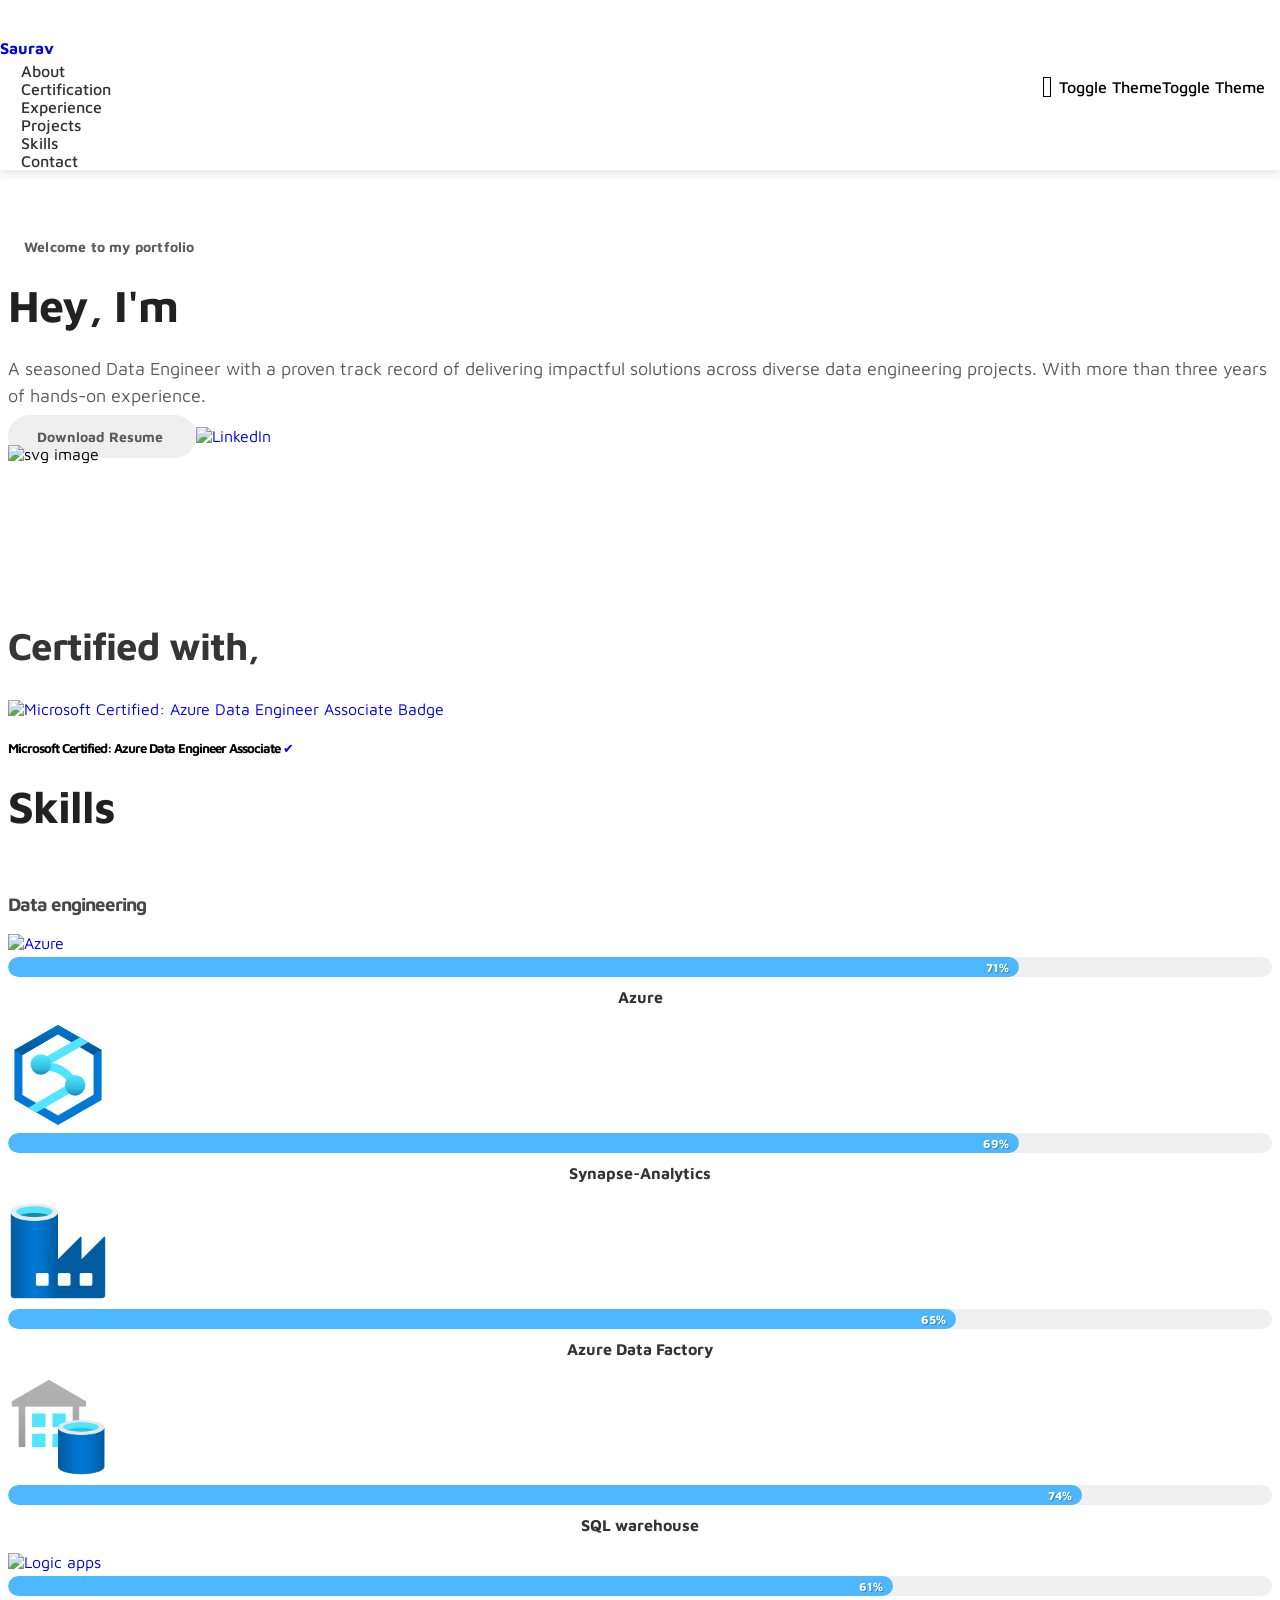
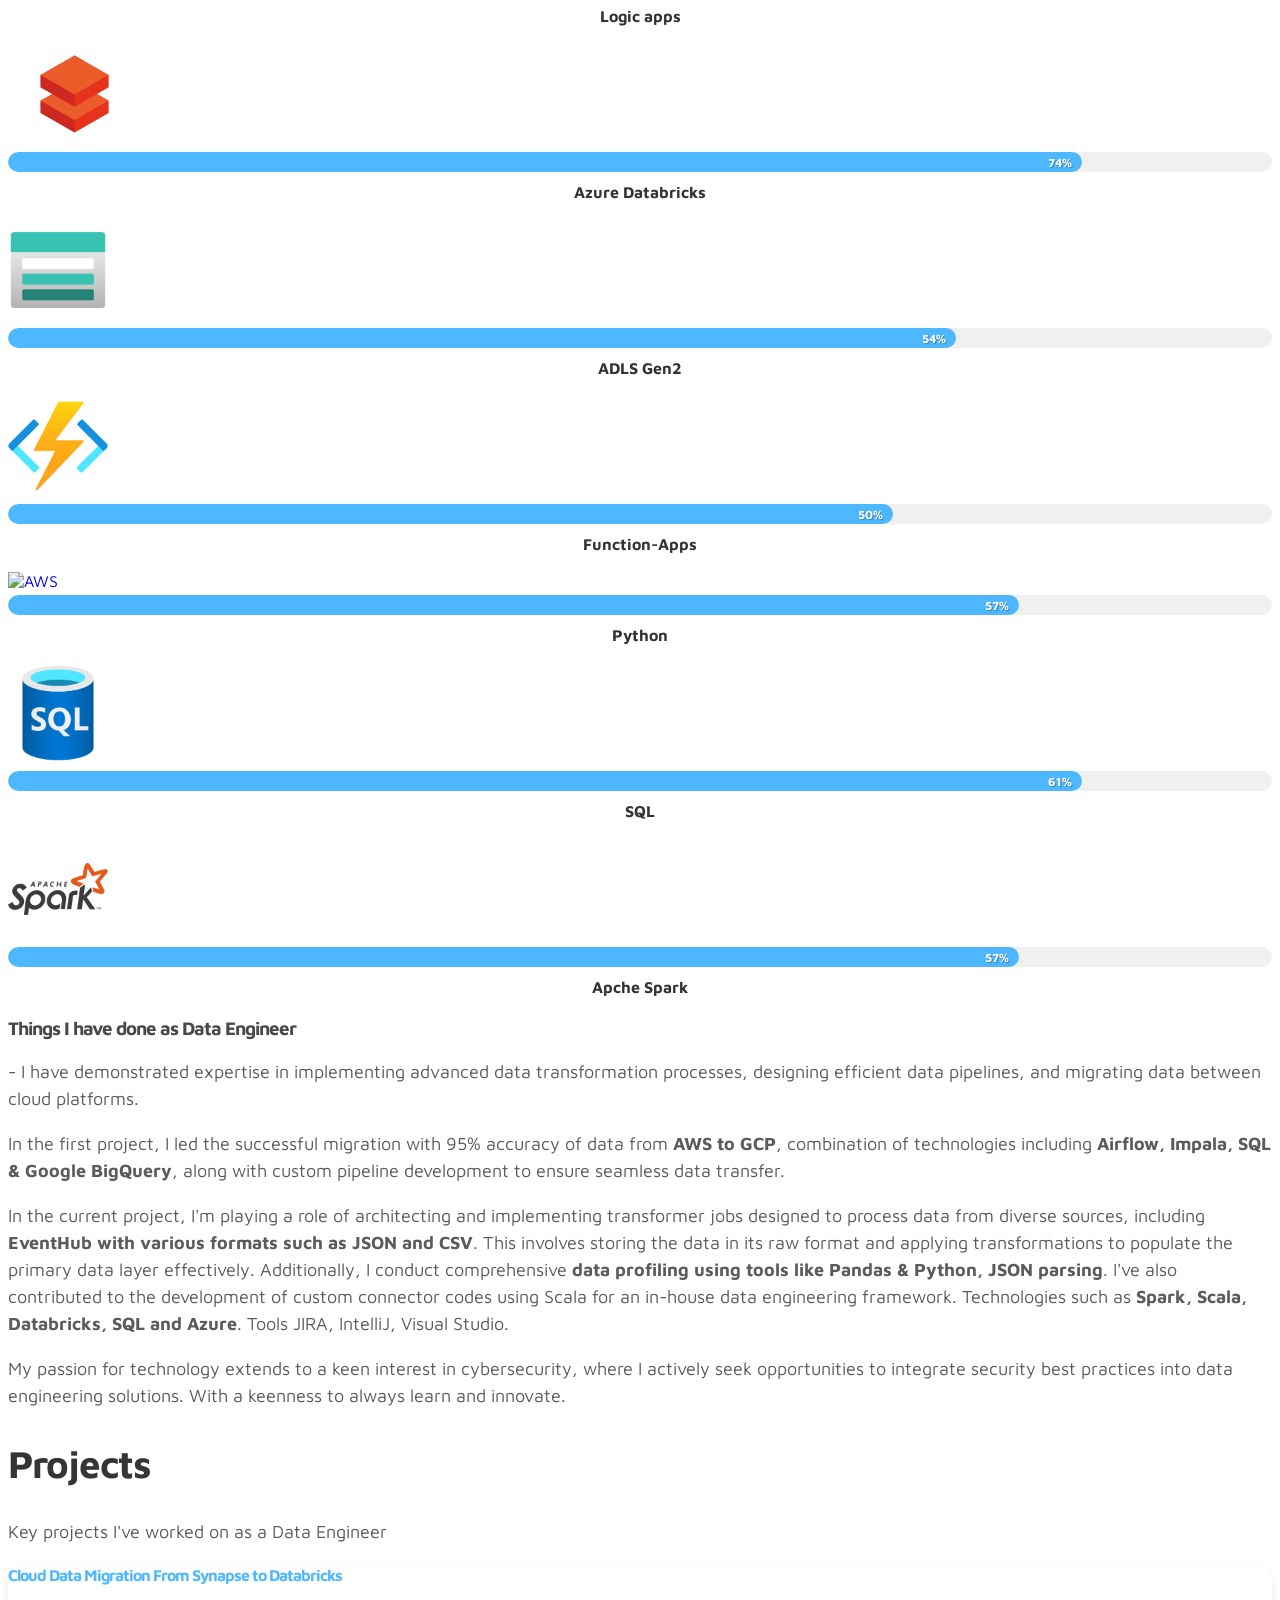
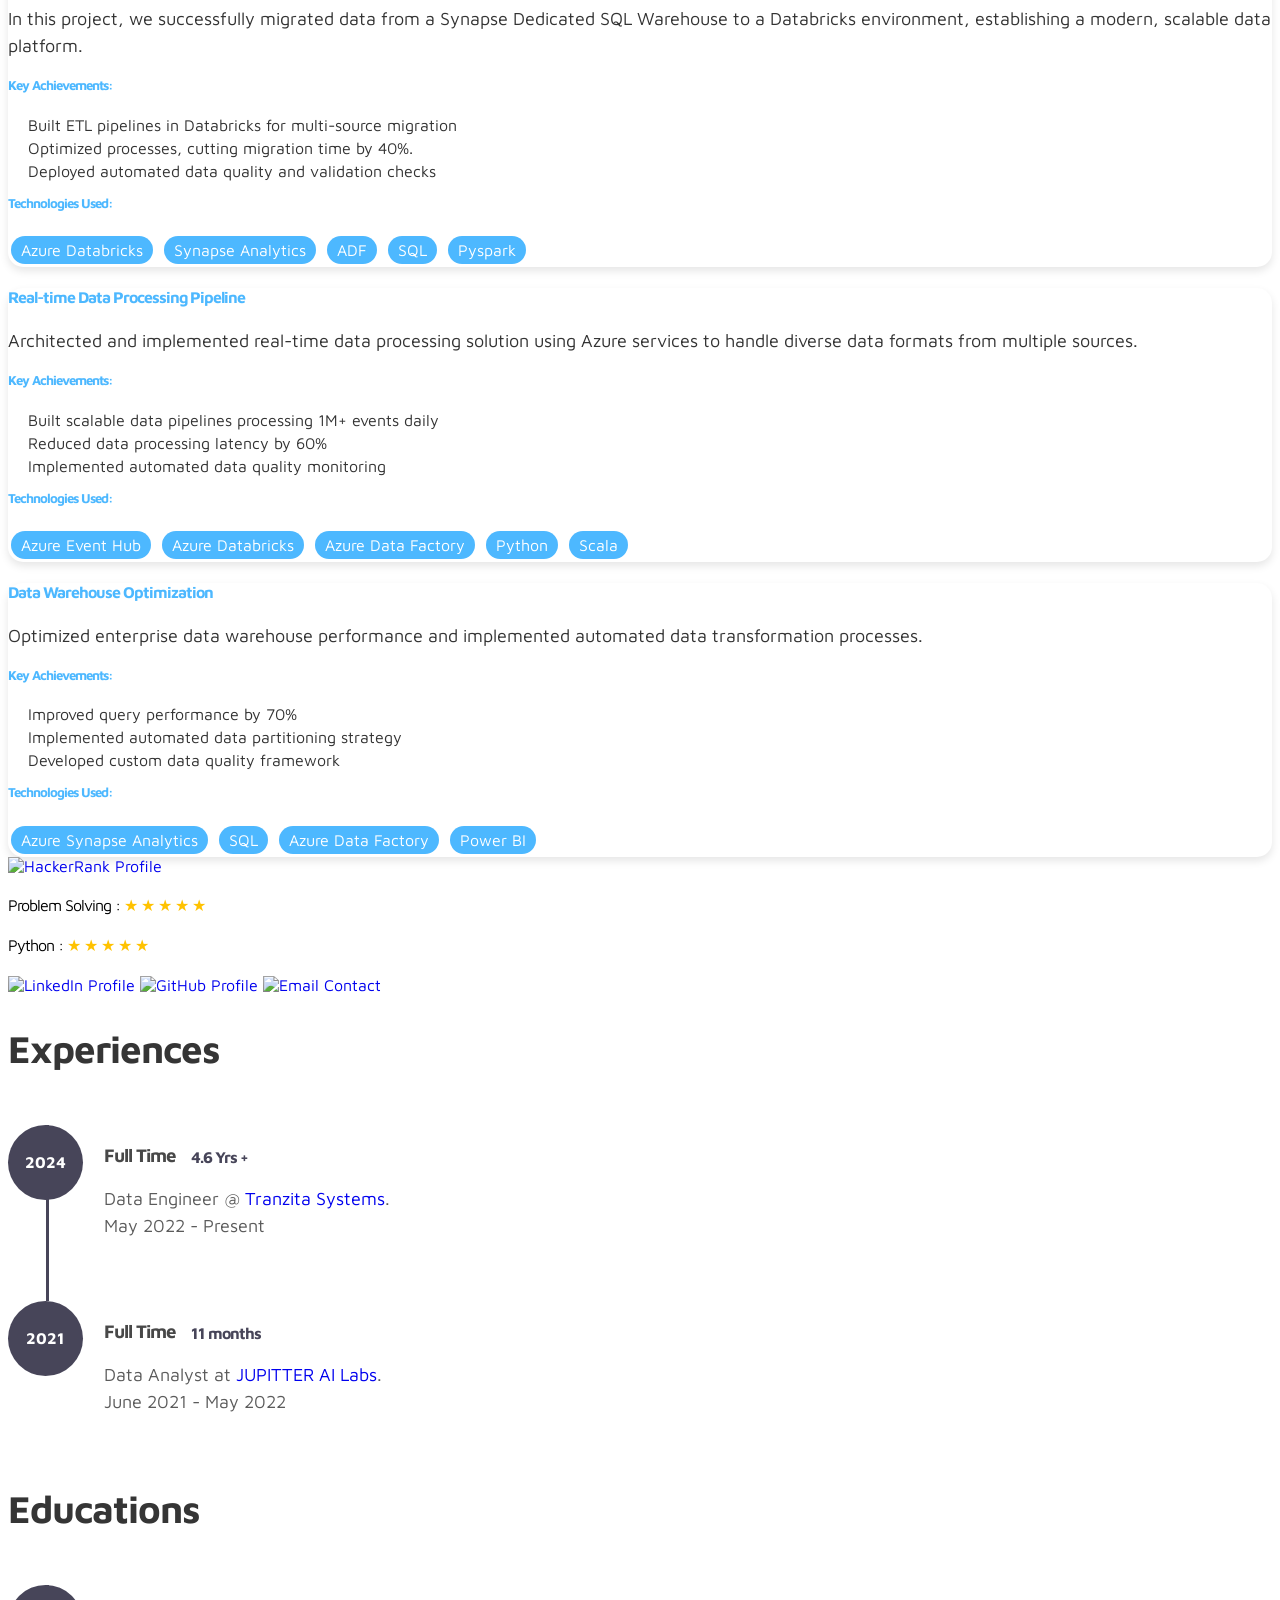
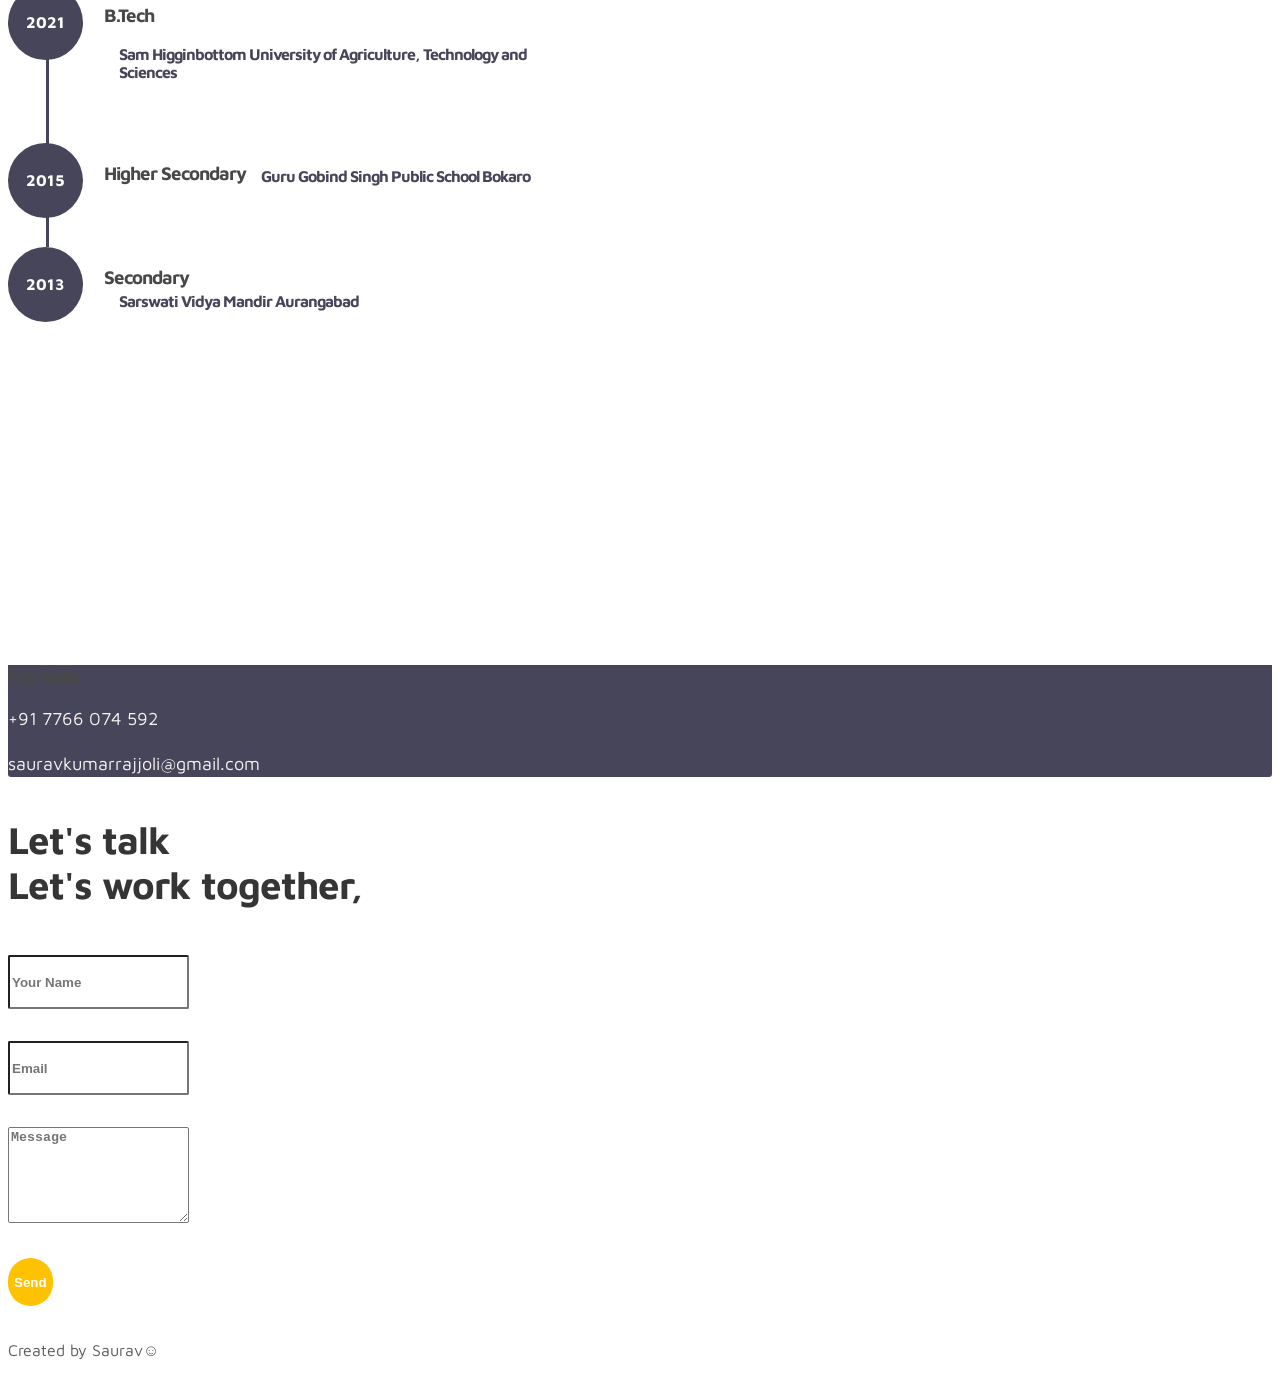
==== commit d21a2759: "theme updated" ====
--- a/index.html
+++ b/index.html
@@ -20,7 +20,49 @@
 	<link rel="stylesheet" href="css/Timeline.css">
 	<link rel="stylesheet" href="css/Loader.css">
 	<link rel="stylesheet" href="../../cdnjs.cloudflare.com/ajax/libs/font-awesome/4.7.0/css/font-awesome.min.css">
-	<link rel="stylesheet" href="css/font-awesome.min.css"> </head>
+	<link rel="stylesheet" href="css/font-awesome.min.css">
+	
+	<!-- Additional styles for the theme toggle -->
+	<style>
+		/* Additional styles for the theme toggle on mobile */
+		@media (max-width: 991px) {
+			/* Ensure the theme toggle is properly styled on mobile */
+			.navbar-nav.ml-auto {
+				margin-top: 15px;
+				margin-bottom: 5px;
+			}
+			
+			.color-mode {
+				display: flex;
+				align-items: center;
+				justify-content: center;
+				padding: 12px 15px;
+				margin: 5px 0;
+				border-radius: 8px;
+				background-color: rgba(77, 184, 255, 0.15);
+				transition: all 0.3s ease;
+				border: 1px solid rgba(77, 184, 255, 0.3);
+				cursor: pointer;
+			}
+			
+			.dark-mode .color-mode {
+				background-color: rgba(77, 184, 255, 0.25);
+				border: 1px solid rgba(77, 184, 255, 0.5);
+			}
+			
+			.toggle-text {
+				margin-left: 8px;
+				font-size: 16px;
+				font-weight: 500;
+			}
+			
+			/* Ensure the toggle text is visible on mobile */
+			.d-lg-none.toggle-text {
+				display: inline-block !important;
+			}
+		}
+	</style>
+</head>
 
 
 
@@ -54,21 +96,16 @@
 					<li class="nav-item"><a href="#contact" class="nav-link"><span data-hover="Contact">Contact</span></a></li>
 				</ul>
 				
-				<!-- Theme toggle on the right -->
+				<!-- Theme toggle on the right - works on both desktop and mobile -->
 				<div class="navbar-nav ml-auto">
 					<div class="color-mode d-flex justify-content-center align-items-center">
 						<i class="color-mode-icon"></i>
 						<span class="d-none d-lg-inline-block ml-2">Toggle Theme</span>
+						<span class="d-lg-none toggle-text">Toggle Theme</span>
 					</div>
 				</div>
 				
-				<!-- Mobile theme toggle (only visible on mobile) -->
-				<div class="d-lg-none mt-3">
-					<div class="color-mode d-flex justify-content-center align-items-center mobile-color-toggle">
-						<i class="color-mode-icon"></i>
-						<span class="toggle-text">Toggle Theme</span>
-					</div>
-				</div>
+				<!-- Removed duplicate mobile theme toggle -->
 			</div>
 		</div>
 	</nav>
--- a/css/Timeline.css
+++ b/css/Timeline.css
@@ -521,104 +521,92 @@
   }
 
   .navbar-collapse {
-    background: rgba(255, 255, 255, 0.97);
-    -webkit-backdrop-filter: none;
-    backdrop-filter: none;
-    padding: 1rem;
-    margin: 0;
+    background-color: #ffffff;
+    box-shadow: 0 1px 3px rgba(0,0,0,0.1);
     border-radius: 5px;
-    box-shadow: 0 4px 10px rgba(0, 0, 0, 0.1);
-    text-shadow: none;
+    padding: 10px;
+    margin-top: 15px;
   }
 
   .dark-mode .navbar-collapse {
-    box-shadow: 0 4px 10px rgba(0, 0, 0, 0.3);
-    background-color: rgba(30, 30, 30, 0.97);
-    -webkit-backdrop-filter: none;
-    backdrop-filter: none;
-    text-shadow: none;
+    background-color: #1f2029;
+    box-shadow: 0 1px 3px rgba(0,0,0,0.3);
   }
 
   .navbar-expand-sm .navbar-nav .nav-link {
     padding: 10px 20px;
-    margin: 5px 0;
-    border-radius: 5px;
-    transition: all 0.3s ease;
-    text-shadow: none;
-  }
-  
+    display: block;
+    text-align: center;
+    border-bottom: 1px solid rgba(0,0,0,0.05);
+  }
+
   .navbar-nav .nav-item a.nav-link span {
-    text-shadow: none;
-  }
-  
+    transform: none !important;
+  }
+
   .dark-mode .navbar-expand-sm .navbar-nav .nav-link {
-    background-color: rgba(255, 255, 255, 0.05);
+    border-bottom: 1px solid rgba(255,255,255,0.05);
     color: #ffffff;
-    text-shadow: none;
-  }
-  
+  }
+
   .dark-mode .navbar-expand-sm .navbar-nav .nav-link:hover {
-    background-color: rgba(255, 255, 255, 0.1);
+    color: #ffc200;
   }
 
   .color-mode-icon:after,
-  .color-mode-icon.active:after {
-    font-size: 24px;
-    display: inline-block;
-    text-shadow: none;
-  }
-  
+  .color-mode-icon {
+    font-size: 20px;
+  }
+
+  /* Improved mobile color mode toggle styling */
   .color-mode {
-    font-size: 14px;
     display: flex;
     align-items: center;
     justify-content: center;
-    margin: 0.5rem 0;
-    padding: 0.5rem 0;
-    background-color: rgba(77, 184, 255, 0.1);
-    border-radius: 5px;
+    padding: 12px 15px;
+    margin: 10px 0;
+    border-radius: 8px;
+    background-color: rgba(77, 184, 255, 0.15);
+    transition: all 0.3s ease;
+    border: 1px solid rgba(77, 184, 255, 0.3);
+    cursor: pointer;
     text-shadow: none;
   }
-  
+
   .dark-mode .color-mode {
-    background-color: rgba(77, 184, 255, 0.2);
+    background-color: rgba(77, 184, 255, 0.25);
+    border: 1px solid rgba(77, 184, 255, 0.5);
     color: #ffffff;
     text-shadow: none;
   }
 
-  .nav-item .color-mode {
-    margin: 10px 20px;
-    padding: 10px;
-    border: 1px solid rgba(77, 184, 255, 0.3);
-    text-shadow: none;
-  }
-  
-  .dark-mode .nav-item .color-mode {
-    border: 1px solid rgba(77, 184, 255, 0.5);
-    text-shadow: none;
-  }
-  
-  /* Fix for iPhone dark mode */
+  /* Remove redundant styles for .nav-item .color-mode since we no longer have a separate mobile toggle */
+  .toggle-text {
+    margin-left: 8px;
+    font-size: 16px;
+    font-weight: 500;
+  }
+
+  /* iOS specific fixes */
   .ios-device.dark-mode .navbar-nav .nav-item a.nav-link {
     color: #ffffff !important;
     text-shadow: none !important;
   }
-  
-  .ios-device.dark-mode .navbar-nav .nav-item .color-mode {
+
+  .ios-device.dark-mode .color-mode {
     background-color: rgba(77, 184, 255, 0.3) !important;
     border: 1px solid rgba(77, 184, 255, 0.6) !important;
     color: #ffffff !important;
     text-shadow: none !important;
   }
-  
-  .ios-device.dark-mode .navbar-nav .nav-item .color-mode .toggle-text {
+
+  .ios-device.dark-mode .toggle-text {
     color: #ffffff !important;
     text-shadow: none !important;
   }
-  
-  .ios-device.dark-mode .navbar-nav .nav-item .color-mode .color-mode-icon:after {
+
+  .ios-device.dark-mode .color-mode-icon:after {
     color: #ffffff !important;
-    text-shadow: none !important;
   }
 }
 @media (max-width: 580px) {
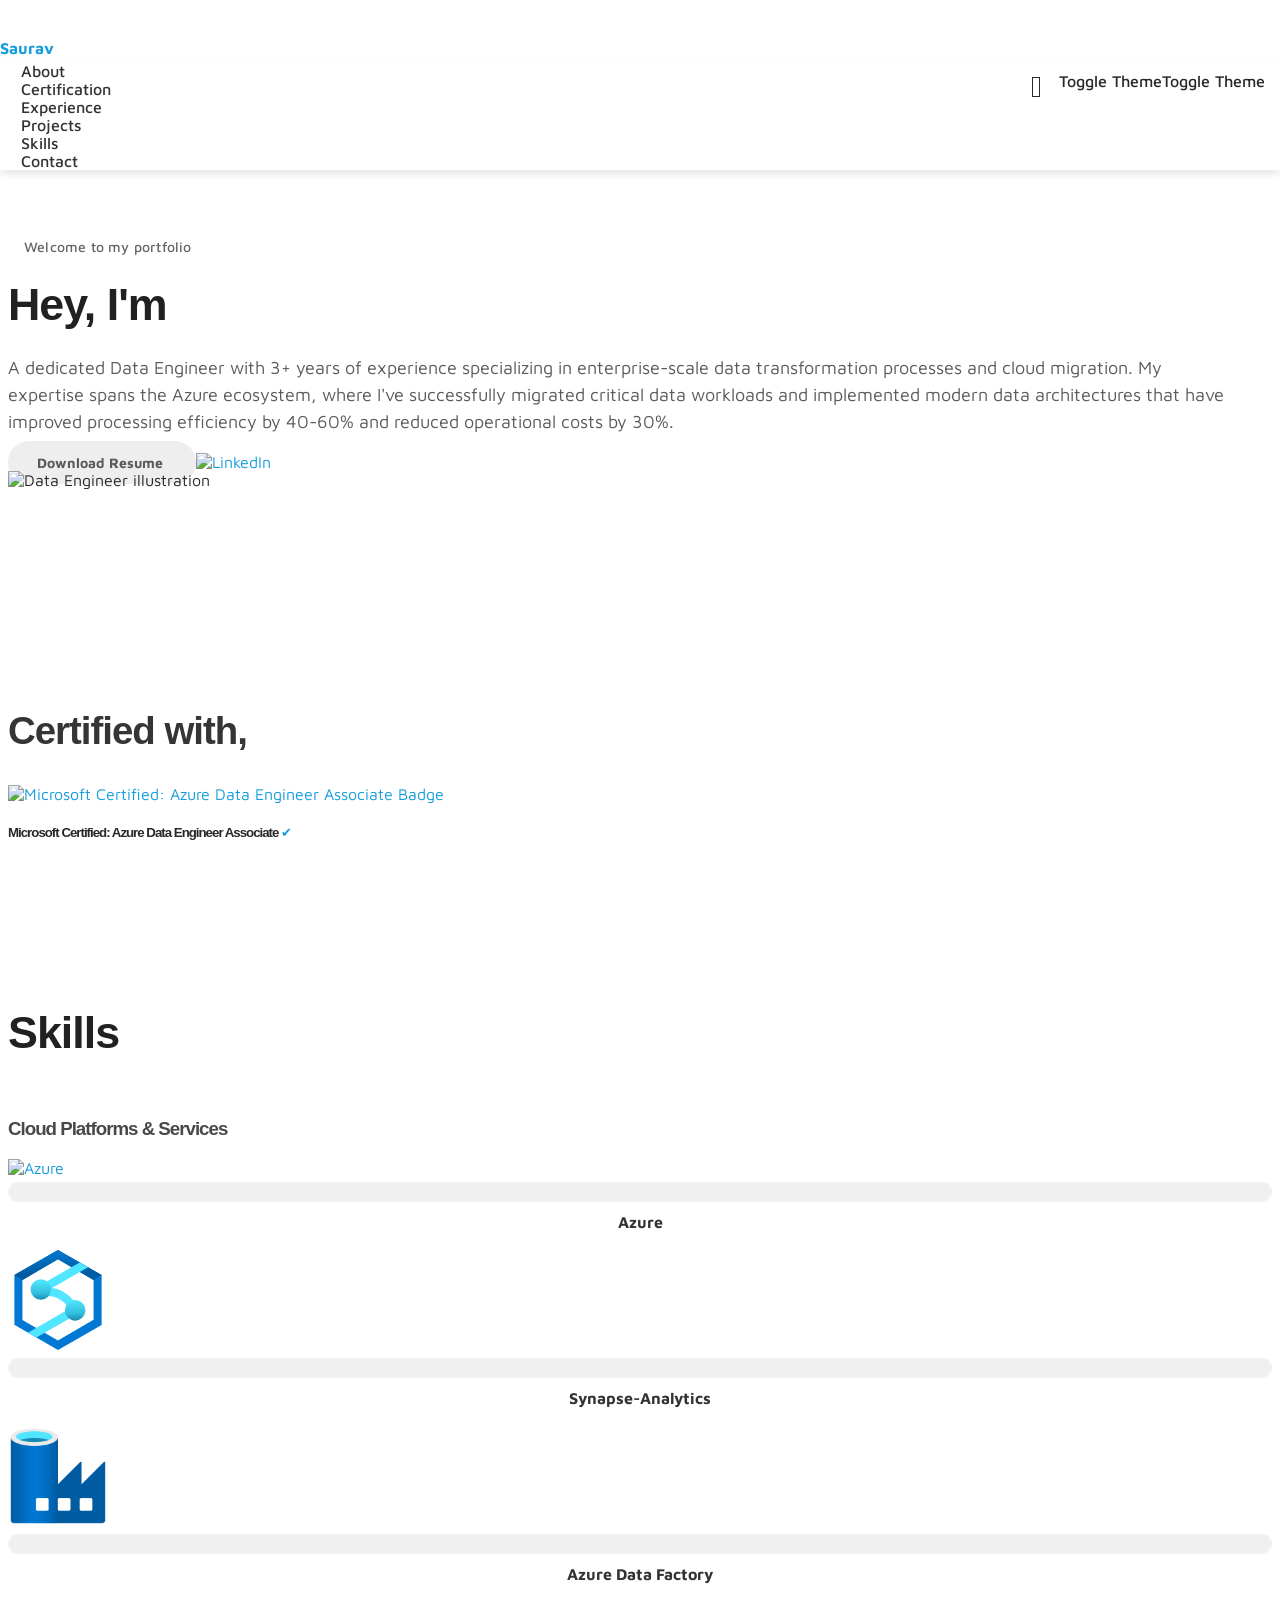
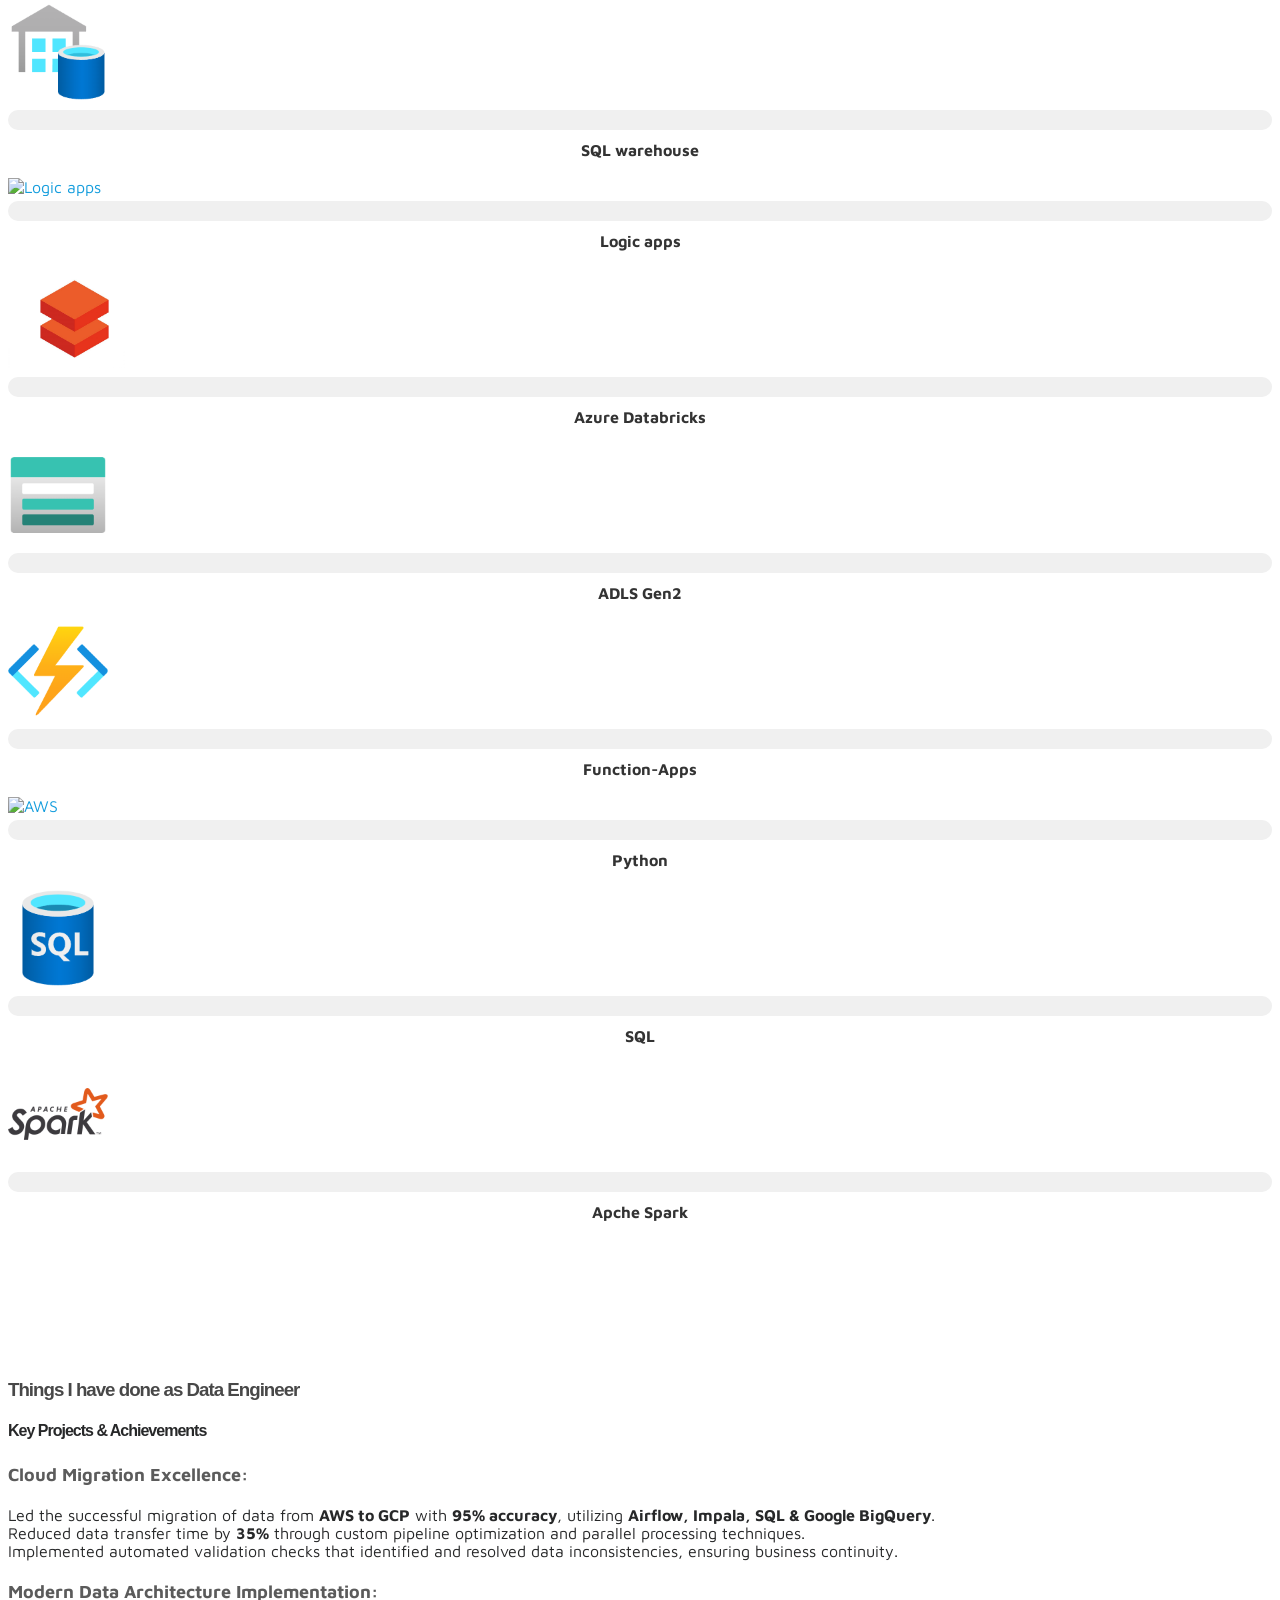
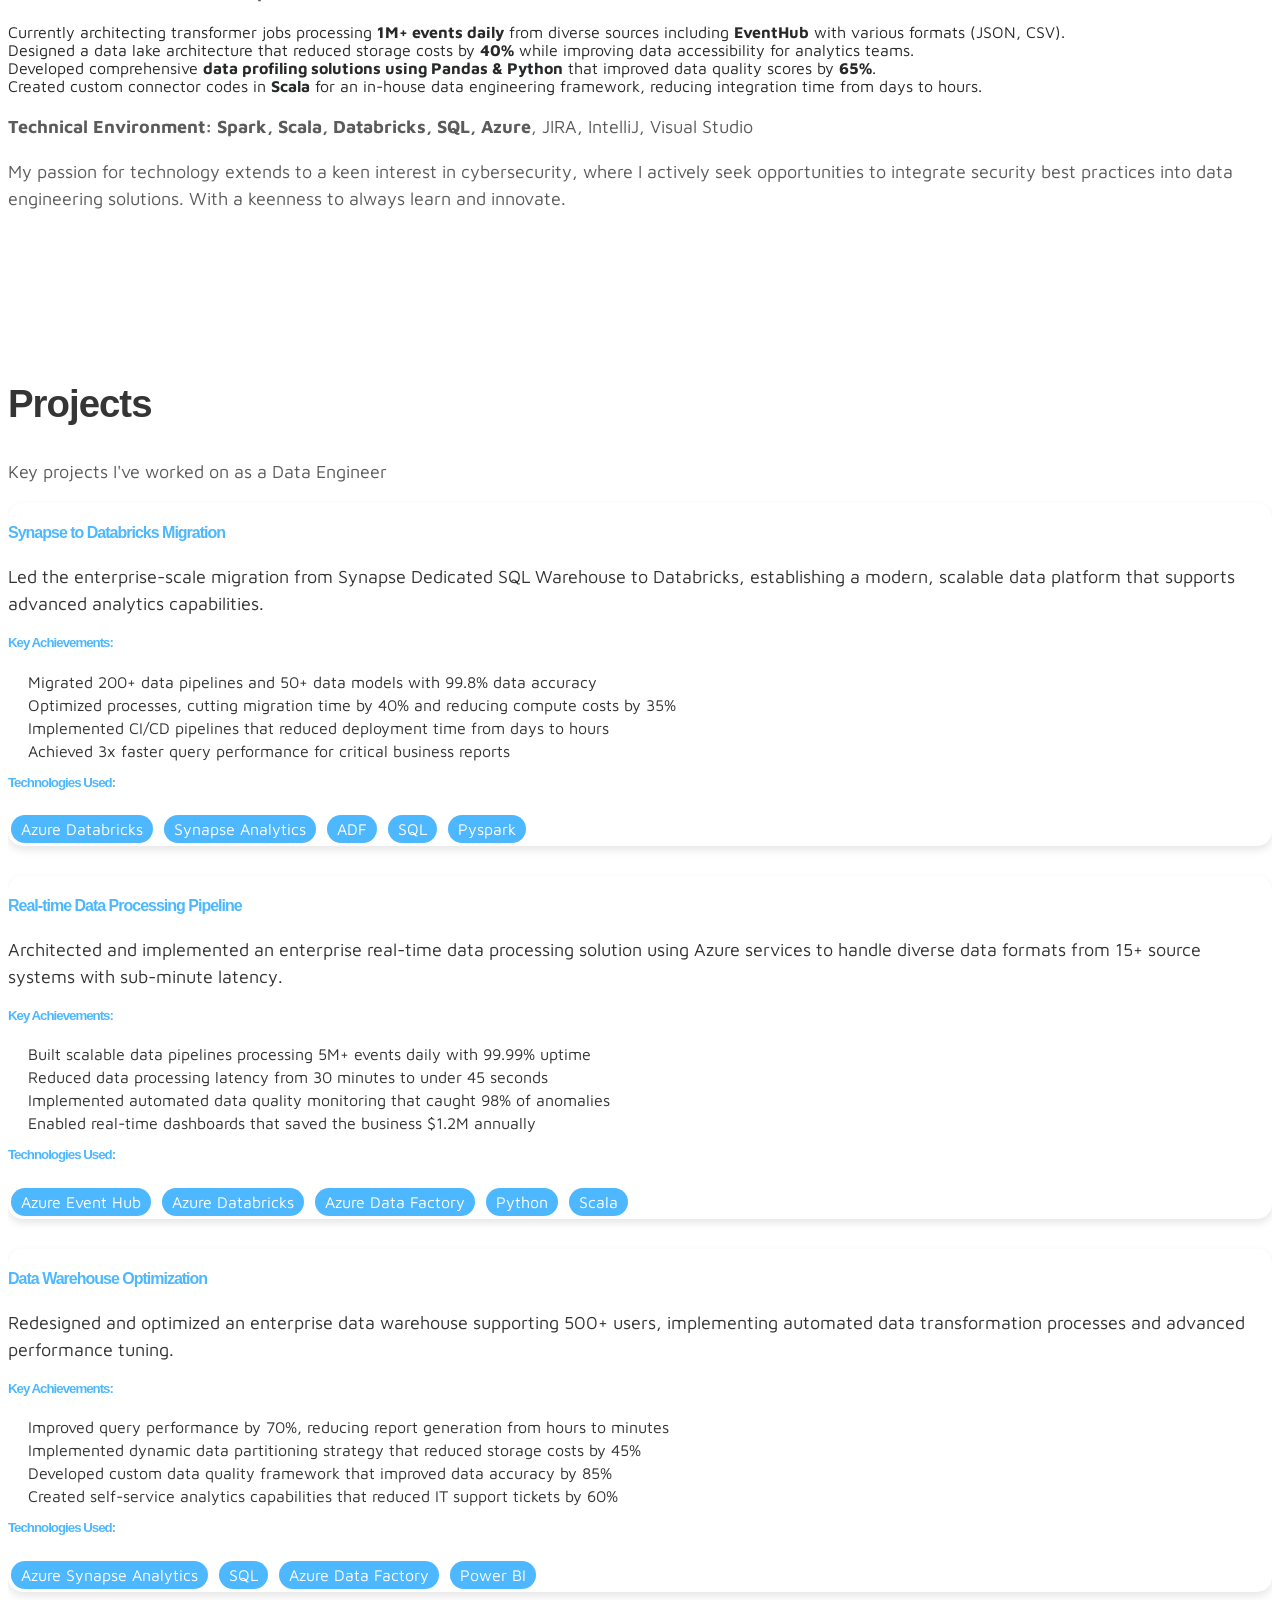
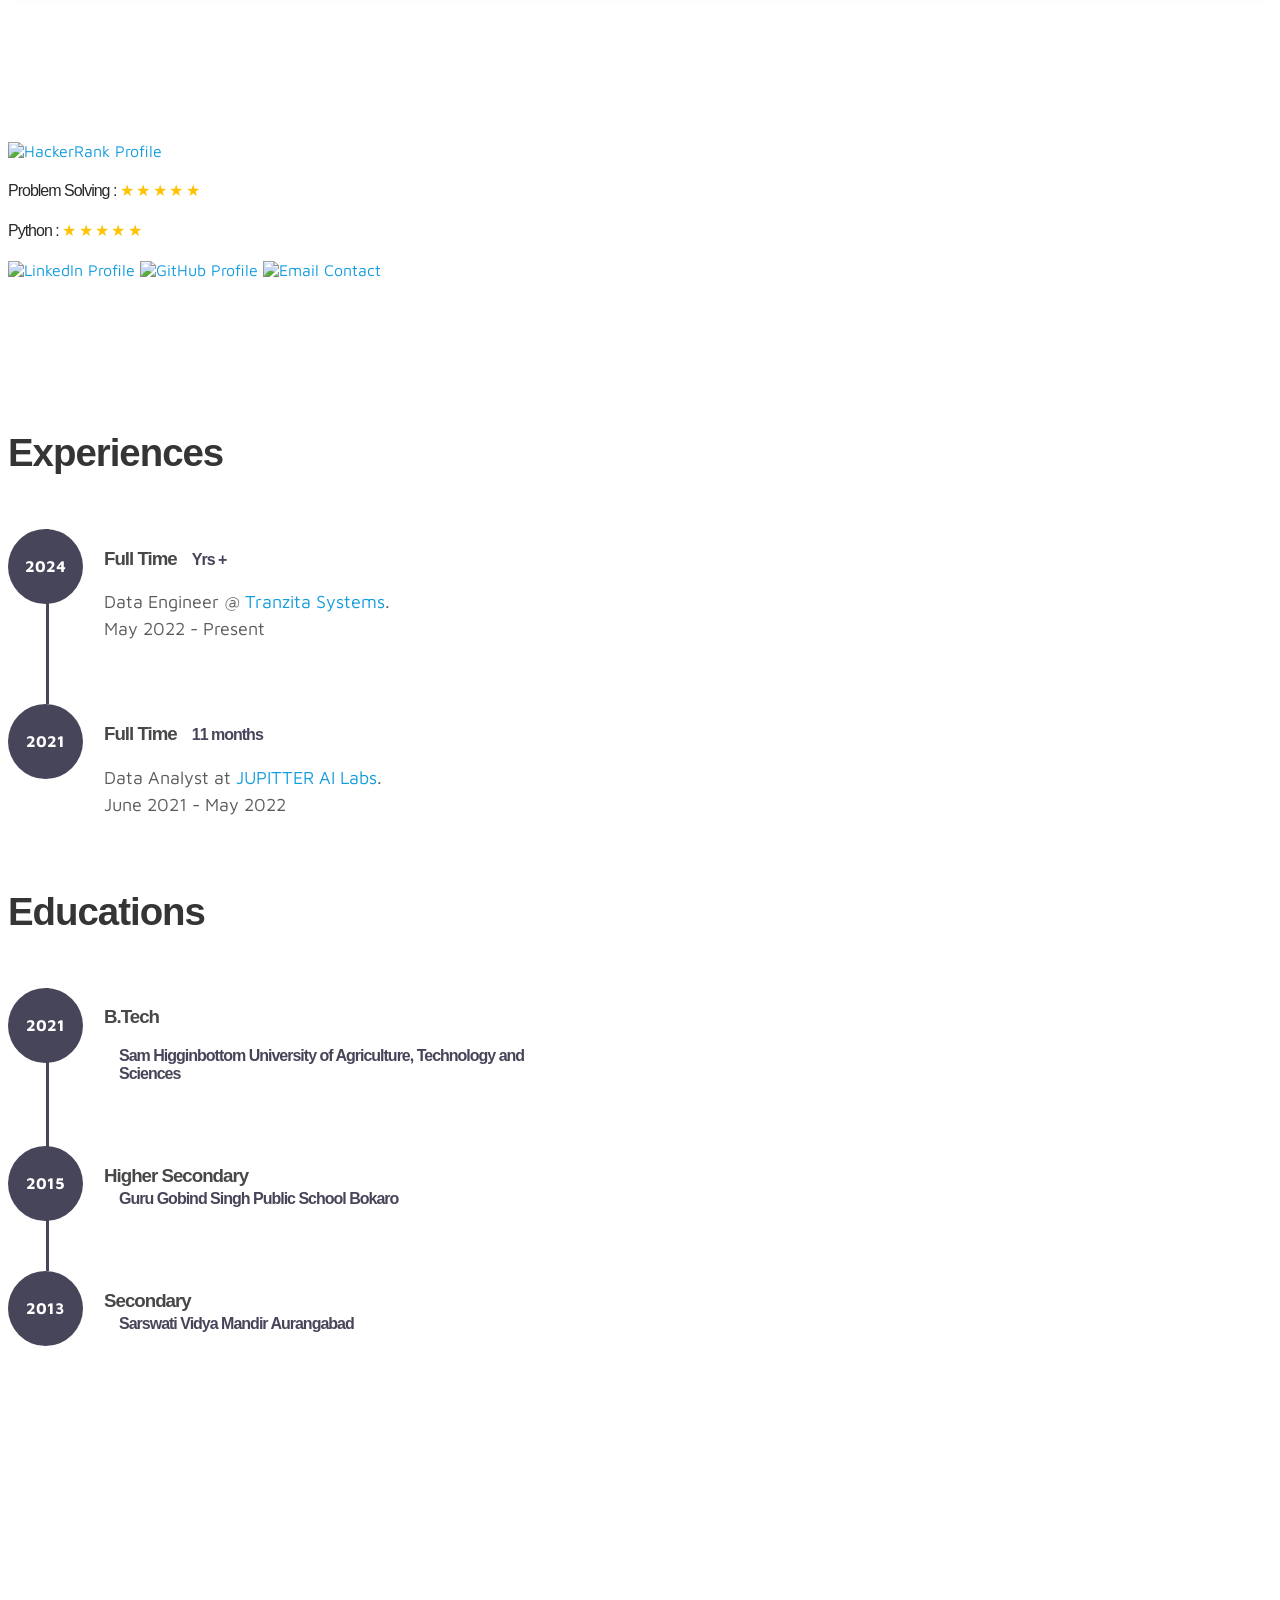
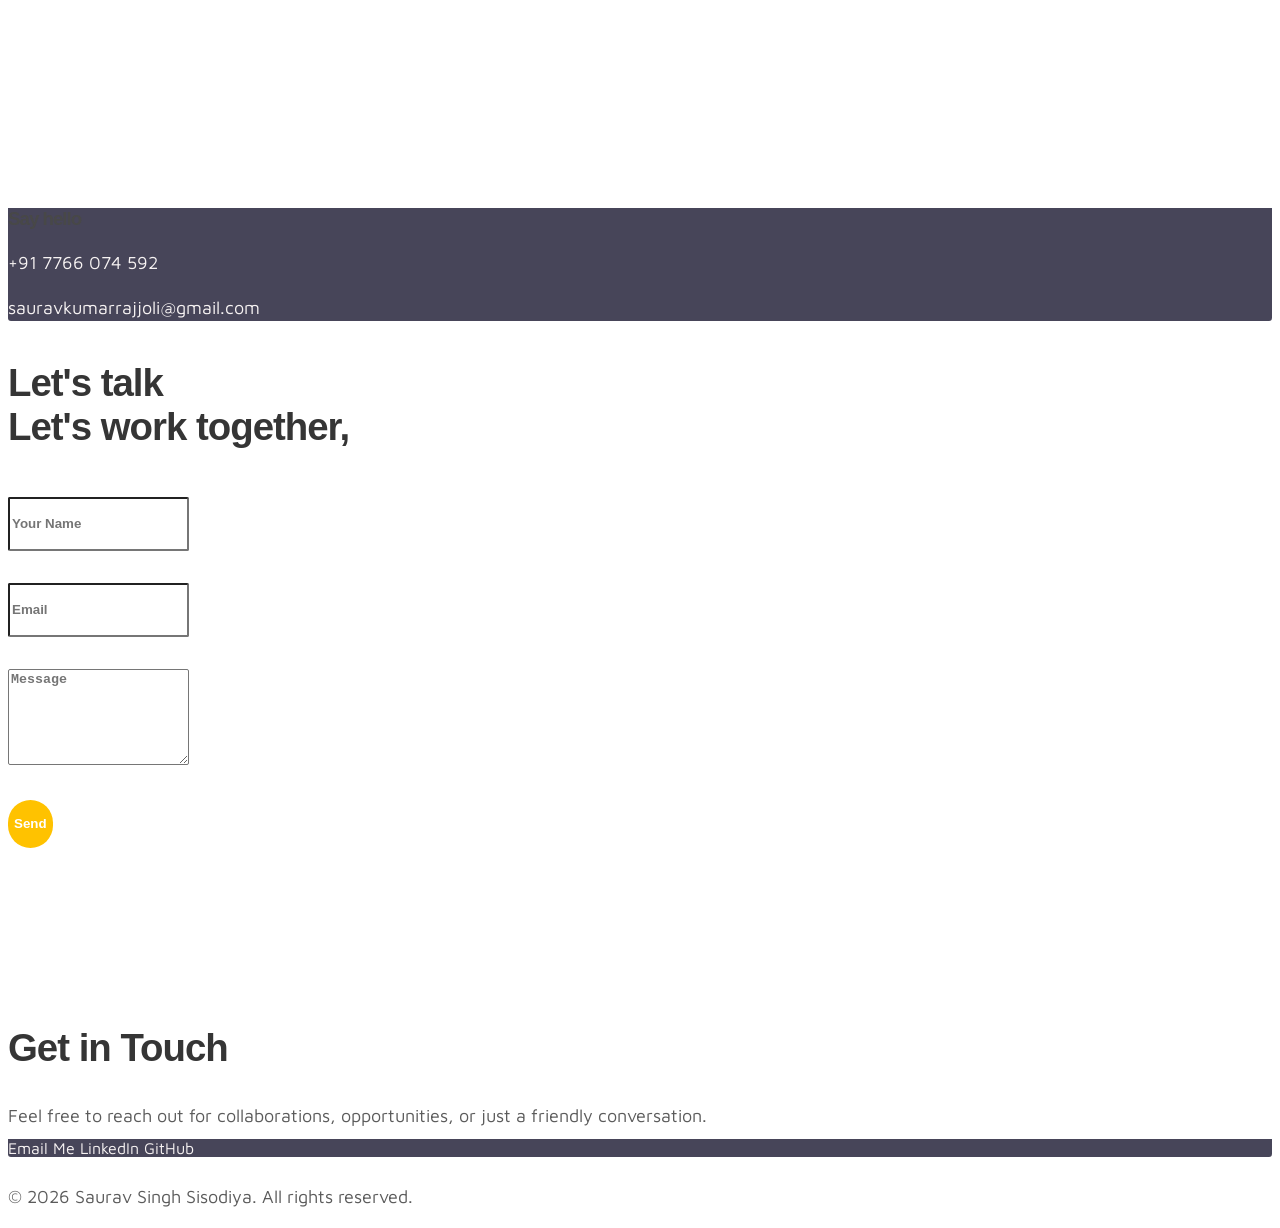
==== commit 7cfcec94: "nav bar updated" ====
--- a/index.html
+++ b/index.html
@@ -7,15 +7,70 @@
 <head>
 	<meta charset="utf-8">
 	<meta name="viewport" content="width=device-width, initial-scale=1, shrink-to-fit=no">
-	<meta name="description" content="">
-	<meta name="author" content="">
-	<title>Saurav</title>
+	<meta name="description" content="Saurav Singh Sisodiya - Data Engineer with 3+ years of experience specializing in Azure ecosystem, data transformation, and cloud migration solutions">
+	<meta name="keywords" content="Data Engineer, Azure, Cloud Migration, ETL, Data Transformation, Portfolio">
+	<meta name="author" content="Saurav Singh Sisodiya">
+	
+	<!-- Open Graph / Social Media Meta Tags -->
+	<meta property="og:title" content="Saurav Singh Sisodiya | Data Engineer">
+	<meta property="og:description" content="Data Engineer with 3+ years of experience specializing in Azure ecosystem, data transformation, and cloud migration solutions">
+	<meta property="og:type" content="website">
+	<meta property="og:url" content="https://saurav-singh-sisodiya.github.io/">
+	
+	<!-- Favicon -->
 	<link rel="icon" href="images/project/logo.ico">
+	<link rel="apple-touch-icon" href="images/project/logo.png">
+	
+	<title>Saurav Singh Sisodiya | Data Engineer</title>
+	
+	<!-- CSS Files -->
 	<link rel="stylesheet" href="css/bootstrap.min.css">
 	<link rel="stylesheet" href="css/unicons.css">
 	<link rel="stylesheet" href="css/owl.carousel.min.css">
 	<link rel="stylesheet" href="css/owl.theme.default.min.css">
 	<link rel="stylesheet" href="css/ScrollBar.css">
+	<link rel="stylesheet" href="css/Timeline.css">
+	<link rel="stylesheet" href="css/Loader.css">
+	<link rel="stylesheet" href="css/font-awesome.min.css">
+	<link rel="stylesheet" href="css/custom.css">
+	
+	<!-- Preload critical resources -->
+	<link rel="preload" href="js/jquery-3.3.1.min.js" as="script">
+	<link rel="preload" href="css/bootstrap.min.css" as="style">
+	<link rel="preload" href="images/undraw/mainbanner.svg" as="image">
+	
+	<!-- Structured Data for SEO -->
+	<script type="application/ld+json">
+	{
+		"@context": "https://schema.org",
+		"@type": "Person",
+		"name": "Saurav Singh Sisodiya",
+		"jobTitle": "Data Engineer",
+		"description": "Data Engineer with 3+ years of experience specializing in Azure ecosystem, data transformation, and cloud migration solutions",
+		"url": "https://saurav-singh-sisodiya.github.io/",
+		"sameAs": [
+			"https://www.linkedin.com/in/saurav-singh-sisodiya-3197a1a5/",
+			"https://github.com/saurav-singh-sisodiya"
+		],
+		"knowsAbout": [
+			"Data Engineering",
+			"Azure Data Factory",
+			"ETL Processes",
+			"Cloud Migration",
+			"Data Warehousing"
+		]
+	}
+	</script>
+	<script type="application/ld+json">
+	{
+		"@context": "https://schema.org",
+		"@type": "WebSite",
+		"url": "https://saurav-singh-sisodiya.github.io/",
+		"name": "Saurav Singh Sisodiya | Data Engineer Portfolio",
+		"description": "Professional portfolio of Saurav Singh Sisodiya, a Data Engineer with expertise in Azure and data transformation solutions."
+	}
+	</script>
+	
 	<!-- MAIN STYLE -->
 	<link rel="stylesheet" href="css/Timeline.css">
 	<link rel="stylesheet" href="css/Loader.css">
@@ -74,10 +129,10 @@
 		<div class="layer"><h3>Fetching .. </h3></div>
 	</div>
 	<!-- MENU -->
-	<nav class="navbar navbar-expand-lg navbar-light">
+	<nav class="navbar navbar-expand-lg navbar-light" aria-label="Main navigation">
 		<div class="container">
 			<!-- Brand/logo on the left -->
-			<a class="navbar-brand" href="index.html"><i class='uil uil-user'></i> Saurav</a>
+			<a class="navbar-brand" href="index.html" aria-label="Saurav's Portfolio Homepage"><i class='uil uil-user' aria-hidden="true"></i> Saurav</a>
 			
 			<!-- Hamburger menu for mobile -->
 			<button class="navbar-toggler" type="button" data-toggle="collapse" data-target="#navbarNav" aria-controls="navbarNav" aria-expanded="false" aria-label="Toggle navigation">
@@ -96,22 +151,20 @@
 					<li class="nav-item"><a href="#contact" class="nav-link"><span data-hover="Contact">Contact</span></a></li>
 				</ul>
 				
-				<!-- Theme toggle on the right - works on both desktop and mobile -->
+				<!-- Theme toggle on the right -->
 				<div class="navbar-nav ml-auto">
-					<div class="color-mode d-flex justify-content-center align-items-center">
-						<i class="color-mode-icon"></i>
+					<div class="color-mode d-flex justify-content-center align-items-center" role="button" tabindex="0" aria-label="Toggle dark/light mode">
+						<i class="color-mode-icon" aria-hidden="true"></i>
 						<span class="d-none d-lg-inline-block ml-2">Toggle Theme</span>
 						<span class="d-lg-none toggle-text">Toggle Theme</span>
 					</div>
 				</div>
-				
-				<!-- Removed duplicate mobile theme toggle -->
 			</div>
 		</div>
 	</nav>
 	
 	<!-- ABOUT -->
-	<section class="about full-screen d-lg-flex justify-content-center align-items-center" id="about">
+	<section class="about full-screen d-lg-flex justify-content-center align-items-center fade-in" id="about">
 		<div class="container">
 			<div class="row">
 				<div class="col-lg-7 col-md-12 col-12 d-flex align-items-center">
@@ -120,30 +173,28 @@
 						<h1 class="animated animated-text">
 							<span class="mr-2">Hey, I'm</span>
 							<div class="animated-info">
-								<!-- <span class="animated-item">Web DEV</span> -->
-								<!-- <span class="animated-item">Photographer</span> -->
 								<span class="animated-item">Tech Fan</span>
 								<span class="animated-item">Saurav</span>
 								<span class="animated-item">Data Engineer</span>
 							</div>
 						</h1>
 						<p>
-							A seasoned Data Engineer with a proven track record of delivering impactful solutions across diverse data engineering projects. With more than three years of hands-on experience.
+							A dedicated Data Engineer with 3+ years of experience specializing in enterprise-scale data transformation processes and cloud migration. My expertise spans the Azure ecosystem, where I've successfully migrated critical data workloads and implemented modern data architectures that have improved processing efficiency by 40-60% and reduced operational costs by 30%.
 						</p>
 						<div class="d-flex align-items-center mt-4"> 
-							<a target="_blank" rel="noreferrer noopener" href="Saurav Kumar (1).pdf" download class="btn mr-3 custom-btn">
-								<i class='uil uil-file-alt'></i> Download Resume
+							<a target="_blank" rel="noreferrer noopener" href="Saurav Kumar (1).pdf" download class="btn mr-3 custom-btn" aria-label="Download Resume">
+								<i class='uil uil-file-alt' aria-hidden="true"></i> Download Resume
 							</a> 
 							<!-- LinkedIn Icon -->
-							<a href="https://www.linkedin.com/in/saurav-singh-sisodiya-3197a1a5/" target="_blank" rel="noreferrer noopener">
-								<img width="40" src="images/logos/linkedin.webp" alt="LinkedIn">
+							<a href="https://www.linkedin.com/in/saurav-singh-sisodiya-3197a1a5/" target="_blank" rel="noreferrer noopener" aria-label="LinkedIn Profile">
+								<img width="40" class="lazy" data-src="images/logos/linkedin.webp" alt="LinkedIn" height="40" src="data:image/svg+xml,%3Csvg xmlns='http://www.w3.org/2000/svg' viewBox='0 0 40 40'%3E%3C/svg%3E">
 							</a>
 						</div>
 					</div>
 				</div>
 				<div class="col-lg-5 col-md-12 col-12">
 					<div class="about-image svg"> 
-						<img src="images/undraw/mainbanner.svg" class="img-fluid" alt="svg image"> 
+						<img src="images/undraw/mainbanner.svg" class="img-fluid" alt="Data Engineer illustration"> 
 					</div>
 				</div>
 			</div>
@@ -152,15 +203,15 @@
 	
 	
 <!-- CERTIFICATES -->
-<section class="resume py-5 d-lg-flex justify-content-center align-items-center" id="certificates">
+<section class="resume py-5 d-lg-flex justify-content-center align-items-center fade-in" id="certificates">
     <div class="container">
         <h2 class="mb-4">Certified with,</h2>
         <div class="row">
             <div class="col-lg-3 col-6">
-                <a href="https://learn.microsoft.com/api/credentials/share/en-us/atanu/27538DCCA8FA84B5?sharingId=A87C04B3CA060F73" target="_blank" rel="noreferrer noopener">
+                <a href="https://learn.microsoft.com/api/credentials/share/en-us/atanu/27538DCCA8FA84B5?sharingId=A87C04B3CA060F73" target="_blank" rel="noreferrer noopener" aria-label="Microsoft Azure Data Engineer Associate Certification">
                     <img width="35%" src="images/certificates/microsoft-certified-associate-badge.svg" alt="Microsoft Certified: Azure Data Engineer Associate Badge">
                 </a>
-                <h5>Microsoft Certified: Azure Data Engineer Associate <a target="_blank" rel="noreferrer noopener" href="https://learn.microsoft.com/api/credentials/share/en-us/atanu/27538DCCA8FA84B5?sharingId=A87C04B3CA060F73">&#10004;</a></h5>
+                <h5>Microsoft Certified: Azure Data Engineer Associate <a target="_blank" rel="noreferrer noopener" href="https://learn.microsoft.com/api/credentials/share/en-us/atanu/27538DCCA8FA84B5?sharingId=A87C04B3CA060F73" aria-label="Verify certification"><span aria-hidden="true">&#10004;</span><span class="sr-only">Verified</span></a></h5>
             </div>
         </div>
     </div>
@@ -1079,9 +1130,9 @@
             <h1 class="position-absolute text-uppercase text-primary">Skills</h1>
         </div>
 		<br>
-        <!-- Application Development & Scripting Section -->
+        <!-- Cloud Platforms & Services -->
         <div class="text-center mb-4">
-            <h3>Data engineering</h3>
+            <h3>Cloud Platforms & Services</h3>
         </div>
         <div class="row text-center">
             <div class="col-6 col-md-4 col-lg-2 mb-4">
@@ -1230,43 +1281,6 @@
             </div>
         </div>
 
-        <!-- Cloud & DevOps Section -->
-        <!-- <div class="text-center mb-4">
-            <h3>Cloud & DevOps</h3>
-        </div>
-        <div class="row text-center">
-            <div class="col-6 col-md-4 col-lg-2 mb-4">
-                <a href="https://aws.amazon.com/" target="_blank">
-                    <img class="skill-img" src="img/skills/BIG Data.webp" alt="AWS">
-                </a>
-            </div>
-            <div class="col-6 col-md-4 col-lg-2 mb-4">
-                <a href="https://azure.microsoft.com/" target="_blank">
-                    <img class="skill-img" src="img/skills/Logic-Apps.svg" alt="Logic Apps">
-                </a>
-            </div>
-            <div class="col-6 col-md-4 col-lg-2 mb-4">
-                <a href="https://www.docker.com/" target="_blank">
-                    <img class="skill-img" src="img/skills/Databricks.webp" alt="Docker">
-                </a>
-            </div>
-            <div class="col-6 col-md-4 col-lg-2 mb-4">
-                <a href="https://kubernetes.io/" target="_blank">
-                    <img class="skill-img" src="img/skills/Data Factory.webp" alt="Kubernetes">
-                </a>
-            </div>
-            <div class="col-6 col-md-4 col-lg-2 mb-4">
-                <a href="https://www.terraform.io/" target="_blank">
-                    <img class="skill-img" src="img/skills/CICD.webp" alt="Terraform">
-                </a>
-            </div>
-            <div class="col-6 col-md-4 col-lg-2 mb-4">
-                <a href="https://aws.amazon.com/lambda/" target="_blank">
-                    <img class="skill-img" src="img/skills/Synapse.webp" alt="AWS Lambda">
-                </a>
-            </div>
-        </div> -->
-
         <!-- Additional Skills Section -->
         <!-- <div class="row text-center">
             <div class="col-6 col-md-4 col-lg-2 mb-4">
@@ -1403,33 +1417,36 @@
 
 
 	</section>
-	<section class="resume py-5 d-lg-flex justify-content-center align-items-center" id="Workexpr">
+	<section class="resume py-5 d-lg-flex justify-content-center align-items-center fade-in" id="Workexpr">
 		<div class="container">
 			<h3 class="mb-4">Things I have done as Data Engineer
 				 <!-- (<span id="date_difference_details"></span> Yrs +) -->
 				 </h3>
 			<div class="row">
 					<div class="col-lg-12 col-12">
-						<p>- I have demonstrated expertise in implementing advanced data transformation processes,
-							designing efficient data pipelines, and migrating data between cloud platforms.
-						</p>
-						<p>
-							In the first project, I led the successful migration with 95% accuracy of data from <b>AWS to GCP</b>, combination 
-							of technologies including <b>Airflow, Impala, SQL & Google BigQuery</b>, along with custom pipeline development 
-							to ensure seamless data transfer.
-						</p>
-						<p>
-							In the current project, I'm playing a role of architecting and implementing transformer jobs designed to process data from diverse sources,
-							including <b>EventHub with various formats such as JSON and CSV</b>. This involves storing the data in its raw format and applying transformations to
-							populate the primary data layer effectively. Additionally, I conduct comprehensive <b>data profiling using tools like Pandas & Python, JSON parsing</b>. 
-							I've also contributed to the development of custom connector codes using Scala for an in-house data engineering framework. 
-							Technologies such as <b>Spark, Scala, Databricks, SQL and Azure</b>. Tools JIRA, IntelliJ, Visual Studio.
-						</p>
+						<h4 class="mb-3">Key Projects & Achievements</h4>
+						
+						<p><strong>Cloud Migration Excellence:</strong></p>
+						<ul>
+							<li>Led the successful migration of data from <b>AWS to GCP</b> with <b>95% accuracy</b>, utilizing <b>Airflow, Impala, SQL & Google BigQuery</b>.</li>
+							<li>Reduced data transfer time by <b>35%</b> through custom pipeline optimization and parallel processing techniques.</li>
+							<li>Implemented automated validation checks that identified and resolved data inconsistencies, ensuring business continuity.</li>
+						</ul>
+						
+						<p><strong>Modern Data Architecture Implementation:</strong></p>
+						<ul>
+							<li>Currently architecting transformer jobs processing <b>1M+ events daily</b> from diverse sources including <b>EventHub</b> with various formats (JSON, CSV).</li>
+							<li>Designed a data lake architecture that reduced storage costs by <b>40%</b> while improving data accessibility for analytics teams.</li>
+							<li>Developed comprehensive <b>data profiling solutions using Pandas & Python</b> that improved data quality scores by <b>65%</b>.</li>
+							<li>Created custom connector codes in <b>Scala</b> for an in-house data engineering framework, reducing integration time from days to hours.</li>
+						</ul>
+						
+						<p><strong>Technical Environment:</strong> <b>Spark, Scala, Databricks, SQL, Azure</b>, JIRA, IntelliJ, Visual Studio</p>
+						
 						<p>				
 							My passion for technology extends to a keen interest in cybersecurity, where I actively seek opportunities to integrate security best 
 							practices into data engineering solutions.
 							With a keenness to always learn and innovate.
-
 						</p>
 					</div>
 			</div>
@@ -1448,13 +1465,14 @@
             <div class="col-lg-4 col-md-6 mb-4">
                 <div class="card h-100 project-card" onclick="window.location.href='projects/cloud-migration.html'">
                     <div class="card-body">
-                        <h4 class="card-title">Cloud Data Migration  From Synapse to Databricks </h4>
-                        <p class="card-text">In this project, we successfully migrated data from a Synapse Dedicated SQL Warehouse to a Databricks environment, establishing a modern, scalable data platform.</p>
+                        <h4 class="card-title">Synapse to Databricks Migration</h4>
+                        <p class="card-text">Led the enterprise-scale migration from Synapse Dedicated SQL Warehouse to Databricks, establishing a modern, scalable data platform that supports advanced analytics capabilities.</p>
                         <h5>Key Achievements:</h5>
                         <ul>
-                            <li>Built ETL pipelines in Databricks for multi-source migration</li>
-                            <li>Optimized processes, cutting migration time by 40%.</li>
-                            <li>Deployed automated data quality and validation checks</li>
+                            <li>Migrated 200+ data pipelines and 50+ data models with 99.8% data accuracy</li>
+                            <li>Optimized processes, cutting migration time by 40% and reducing compute costs by 35%</li>
+                            <li>Implemented CI/CD pipelines that reduced deployment time from days to hours</li>
+                            <li>Achieved 3x faster query performance for critical business reports</li>
                         </ul>
                         <h5>Technologies Used:</h5>
                         <div class="tech-stack">
@@ -1473,12 +1491,13 @@
                 <div class="card h-100 project-card" onclick="window.location.href='projects/real-time-processing.html'">
                     <div class="card-body">
                         <h4 class="card-title">Real-time Data Processing Pipeline</h4>
-                        <p class="card-text">Architected and implemented real-time data processing solution using Azure services to handle diverse data formats from multiple sources.</p>
+                        <p class="card-text">Architected and implemented an enterprise real-time data processing solution using Azure services to handle diverse data formats from 15+ source systems with sub-minute latency.</p>
                         <h5>Key Achievements:</h5>
                         <ul>
-                            <li>Built scalable data pipelines processing 1M+ events daily</li>
-                            <li>Reduced data processing latency by 60%</li>
-                            <li>Implemented automated data quality monitoring</li>
+                            <li>Built scalable data pipelines processing 5M+ events daily with 99.99% uptime</li>
+                            <li>Reduced data processing latency from 30 minutes to under 45 seconds</li>
+                            <li>Implemented automated data quality monitoring that caught 98% of anomalies</li>
+                            <li>Enabled real-time dashboards that saved the business $1.2M annually</li>
                         </ul>
                         <h5>Technologies Used:</h5>
                         <div class="tech-stack">
@@ -1497,12 +1516,13 @@
                 <div class="card h-100 project-card" onclick="window.location.href='projects/data-warehouse.html'">
                     <div class="card-body">
                         <h4 class="card-title">Data Warehouse Optimization</h4>
-                        <p class="card-text">Optimized enterprise data warehouse performance and implemented automated data transformation processes.</p>
+                        <p class="card-text">Redesigned and optimized an enterprise data warehouse supporting 500+ users, implementing automated data transformation processes and advanced performance tuning.</p>
                         <h5>Key Achievements:</h5>
                         <ul>
-                            <li>Improved query performance by 70%</li>
-                            <li>Implemented automated data partitioning strategy</li>
-                            <li>Developed custom data quality framework</li>
+                            <li>Improved query performance by 70%, reducing report generation from hours to minutes</li>
+                            <li>Implemented dynamic data partitioning strategy that reduced storage costs by 45%</li>
+                            <li>Developed custom data quality framework that improved data accuracy by 85%</li>
+                            <li>Created self-service analytics capabilities that reduced IT support tickets by 60%</li>
                         </ul>
                         <h5>Technologies Used:</h5>
                         <div class="tech-stack">
@@ -1651,464 +1671,50 @@
 		</div>
 	</section>
 	<!-- FOOTER -->
-	<footer class="footer py-5">
-		<div class="container">
-			<div class="row">
-				<div class="col-lg-12 col-12">
-					<p class="copyright-text text-center">Created by Saurav&#9786;</p>
-				</div>
-			</div>
-		</div>
-	</footer>
-	<script src="js/jquery-3.3.1.min.js"></script>
-	<script src="js/popper.min.js"></script>
-	<script src="js/bootstrap.min.js"></script>
-	<script src="js/Headroom.js"></script>
-	<script src="js/jQuery.headroom.js"></script>
-	<script src="js/owl.carousel.min.js"></script>
-	<script src="js/smoothscroll.html"></script>
-
-	<!-- CRITICAL FIX: Disable Headroom.js functionality -->
-	<script>
-		// Override jQuery.headroom plugin to prevent it from adding background to navbar
-		$(document).ready(function() {
-			// Disable headroom initialization
-			$.fn.headroom = function() {
-				// Do nothing - effectively disabling the plugin
-				return this;
-			};
-			
-			// Remove any headroom classes that might have been added
-			$('.navbar').removeClass('headroom headroom--pinned headroom--unpinned headroom--top headroom--not-top');
-			
-			// Force transparent background on navbar with subtle gradient
-			$('.navbar').css({
-				'background': 'transparent',
-				'background-image': $('body').hasClass('dark-mode') ? 
-					'linear-gradient(to bottom, rgba(30,30,30,0.8) 0%, rgba(30,30,30,0) 100%)' : 
-					'linear-gradient(to bottom, rgba(255,255,255,0.8) 0%, rgba(255,255,255,0) 100%)',
-				'border': 'none',
-				'box-shadow': 'none',
-				'backdrop-filter': 'none',
-				'-webkit-backdrop-filter': 'none'
-			});
-			
-			// Ensure mobile menu has solid background
-			$('.navbar-collapse').css({
-				'backdrop-filter': 'none',
-				'-webkit-backdrop-filter': 'none',
-				'text-shadow': 'none',
-				'border-radius': '8px',
-				'margin-top': '15px',
-				'padding': '10px'
-			});
-			
-			if ($('body').hasClass('dark-mode')) {
-				$('.navbar-collapse').css('background-color', 'rgb(30, 30, 30)');
-				$('.navbar-light .navbar-nav .nav-link, .navbar-light .navbar-nav .nav-link span').css({
-					'color': 'rgba(255,255,255,0.9)',
-					'font-weight': '500'
-				});
-				$('.navbar-nav .nav-item').css('border-bottom', '1px solid rgba(255,255,255,0.05)');
-			} else {
-				$('.navbar-collapse').css('background-color', 'rgb(255, 255, 255)');
-				$('.navbar-light .navbar-nav .nav-link, .navbar-light .navbar-nav .nav-link span').css({
-					'color': 'rgba(0,0,0,0.8)',
-					'font-weight': '500'
-				});
-				$('.navbar-nav .nav-item').css('border-bottom', '1px solid rgba(0,0,0,0.05)');
-			}
-			
-			// Ensure last item has no border
-			$('.navbar-nav .nav-item:last-child').css('border-bottom', 'none');
-			
-			// Remove text shadows from all navbar elements
-			$('.navbar *, .navbar-brand, .navbar-nav, .nav-item, .nav-link, .nav-link span').css('text-shadow', 'none');
-			
-			// Force repaint for iOS
-			if (/iPhone|iPad|iPod/i.test(navigator.userAgent)) {
-				document.body.style.display = 'none';
-				document.body.offsetHeight; // Trigger a reflow
-				document.body.style.display = '';
-			}
-		});
-	</script>
-	<script src="js/custom.js"></script>
-	<script src="js/isotpoe.js"></script>
-	<script src="js/script.js"></script>
-	<script src="../../unpkg.com/isotope-layout%403.0.6/dist/isotope.pkgd.min.js"></script>
-	<script>
-	$(document).ready(function() {
-		let $btns = $('#project .container .row .maindivpro button');
-		$btns.click(function(e) {
-			let selector = $(e.target).attr("data-filter");
-			$('#project .container .row .mainaltercard').isotope({
-				filter: selector
-			});
-			return false
-		})
-	});
-	</script>
-	
-	<!-- iOS Detection and Fixes -->
-	<script>
-		// Detect iOS devices and apply specific fixes
-		function isIOS() {
-			return /iPad|iPhone|iPod/.test(navigator.userAgent) && !window.MSStream;
-		}
-		
-		$(document).ready(function() {
-			// Apply iOS-specific fixes
-			if (isIOS()) {
-				$('body').addClass('ios-device');
-				
-				// Apply additional iOS-specific fixes
-				$('.navbar-nav .nav-item a.nav-link, .navbar-nav .nav-item a.nav-link span').css({
-					'text-shadow': 'none !important',
-					'transform': 'none !important',
-					'-webkit-transform': 'none !important',
-					'animation': 'none !important',
-					'-webkit-animation': 'none !important',
-					'transition': 'none !important',
-					'-webkit-transition': 'none !important',
-					'-webkit-font-smoothing': 'antialiased !important',
-					'-moz-osx-font-smoothing': 'grayscale !important',
-					'filter': 'none !important',
-					'-webkit-filter': 'none !important'
-				});
-				
-				// Disable all animations and transitions for navbar elements on iOS
-				$('.navbar *, .navbar-brand, .navbar-nav, .nav-item, .nav-link, .navbar-toggler, .navbar-collapse').css({
-					'animation': 'none !important',
-					'-webkit-animation': 'none !important',
-					'transition': 'none !important',
-					'-webkit-transition': 'none !important'
-				});
-			}
-		});
-	</script>
-	
-	<!-- CRITICAL FIX: Handle color mode toggle -->
-	<script>
-		// Override the color mode toggle functionality to ensure proper navbar styling
-		$(document).ready(function() {
-			// Add our custom click handler for color mode toggle
-			$('.color-mode').on('click', function() {
-				// Force update navbar styles after color mode toggle
-				setTimeout(function() {
-					// Force transparent background on navbar with subtle gradient
-					$('.navbar').css({
-						'background': 'transparent',
-						'background-image': $('body').hasClass('dark-mode') ? 
-							'linear-gradient(to bottom, rgba(30,30,30,0.8) 0%, rgba(30,30,30,0) 100%)' : 
-							'linear-gradient(to bottom, rgba(255,255,255,0.8) 0%, rgba(255,255,255,0) 100%)',
-						'border': 'none',
-						'box-shadow': 'none',
-						'backdrop-filter': 'none',
-						'-webkit-backdrop-filter': 'none'
-					});
-					
-					// Update navbar collapse background based on theme
-					if ($('body').hasClass('dark-mode')) {
-						$('.navbar-collapse').css('background-color', 'rgb(30, 30, 30)');
-						$('.navbar-light .navbar-nav .nav-link, .navbar-light .navbar-nav .nav-link span').css({
-							'color': 'rgba(255,255,255,0.9)',
-							'font-weight': '500'
-						});
-						$('.navbar-nav .nav-item').css('border-bottom', '1px solid rgba(255,255,255,0.05)');
-					} else {
-						$('.navbar-collapse').css('background-color', 'rgb(255, 255, 255)');
-						$('.navbar-light .navbar-nav .nav-link, .navbar-light .navbar-nav .nav-link span').css({
-							'color': 'rgba(0,0,0,0.8)',
-							'font-weight': '500'
-						});
-						$('.navbar-nav .nav-item').css('border-bottom', '1px solid rgba(0,0,0,0.05)');
-					}
-					
-					// Ensure last item has no border
-					$('.navbar-nav .nav-item:last-child').css('border-bottom', 'none');
-					
-					// Remove text shadows from all navbar elements
-					$('.navbar *, .navbar-brand, .navbar-nav, .nav-item, .nav-link, .nav-link span').css({
-						'text-shadow': 'none',
-						'transform': 'none',
-						'-webkit-transform': 'none',
-						'animation': 'none',
-						'-webkit-animation': 'none',
-						'transition': 'color 0.3s ease',
-						'-webkit-transition': 'color 0.3s ease',
-						'-webkit-font-smoothing': 'antialiased',
-						'-moz-osx-font-smoothing': 'grayscale'
-					});
-					
-					// Force repaint for iOS
-					if (/iPhone|iPad|iPod/i.test(navigator.userAgent)) {
-						document.body.style.display = 'none';
-						document.body.offsetHeight; // Trigger a reflow
-						document.body.style.display = '';
-					}
-				}, 50);
-			});
-			
-			// Also run once on page load
-			if ($('body').hasClass('dark-mode')) {
-				$('.navbar-collapse').css('background-color', 'rgb(30, 30, 30)');
-				$('.navbar-light .navbar-nav .nav-link, .navbar-light .navbar-nav .nav-link span').css({
-					'color': 'rgba(255,255,255,0.9)',
-					'font-weight': '500'
-				});
-			} else {
-				$('.navbar-collapse').css('background-color', 'rgb(255, 255, 255)');
-				$('.navbar-light .navbar-nav .nav-link, .navbar-light .navbar-nav .nav-link span').css({
-					'color': 'rgba(0,0,0,0.8)',
-					'font-weight': '500'
-				});
-			}
-		});
-	</script>
+	<footer class="footer py-5 text-center fade-in">
+  <div class="container">
+    <div class="row">
+      <div class="col-12">
+        <h2 class="mb-4" id="contact">Get in Touch</h2>
+        <p>Feel free to reach out for collaborations, opportunities, or just a friendly conversation.</p>
+        
+        <div class="contact-info my-4">
+          <a href="mailto:saurav.singh.sisodiya@gmail.com" class="mr-4 btn btn-outline-secondary" aria-label="Email Saurav">
+            <i class="fa fa-envelope-o mr-2" aria-hidden="true"></i>Email Me
+          </a>
+          
+          <a href="https://www.linkedin.com/in/saurav-singh-sisodiya-3197a1a5/" target="_blank" rel="noreferrer noopener" class="mr-4 btn btn-outline-secondary" aria-label="LinkedIn Profile">
+            <i class="fa fa-linkedin mr-2" aria-hidden="true"></i>LinkedIn
+          </a>
+          
+          <a href="https://github.com/saurav-singh-sisodiya" target="_blank" rel="noreferrer noopener" class="btn btn-outline-secondary" aria-label="GitHub Profile">
+            <i class="fa fa-github mr-2" aria-hidden="true"></i>GitHub
+          </a>
+        </div>
+        
+        <p class="mt-5 mb-3">&copy; <span id="current-year">2024</span> Saurav Singh Sisodiya. All rights reserved.</p>
+        
+        <a href="#about" class="back-to-top" aria-label="Back to top">
+          <i class="fa fa-angle-up" aria-hidden="true"></i>
+        </a>
+      </div>
+    </div>
+  </div>
+</footer>
+
+<!-- JAVASCRIPT FILES -->
+<script src="js/jquery-3.3.1.min.js"></script>
+<script src="js/bootstrap.min.js"></script>
+<script src="js/popper.min.js"></script>
+<script src="js/owl.carousel.min.js"></script>
+<script src="js/custom.js"></script>
+<script src="js/performance.js"></script>
+<script src="js/navbar.js"></script>
+
+<script>
+  // Update copyright year automatically
+  document.getElementById('current-year').textContent = new Date().getFullYear();
+</script>
+
 </body>
-
-
-<script>
-    function calculateDuration(startDate, endDate) {
-        const start = new Date(startDate);
-        const end = new Date(endDate);
-        const diffInMs = end - start;
-        const diffInDays = diffInMs / (1000 * 60 * 60 * 24);
-        const years = diffInDays / 365;
-        return years.toFixed(1); // Returns years with one decimal place
-    }
-
-    document.addEventListener('DOMContentLoaded', () => {
-        const startDate = '2022-05-01'; // Start date for Data Engineer role
-        const endDate = new Date().toISOString().split('T')[0]; // Current date in YYYY-MM-DD format
-        const duration = calculateDuration(startDate, endDate);
-        document.querySelector('#date_difference_small').textContent = duration;
-        
-        // Apply theme based on system preference if no saved preference
-        if (!localStorage.getItem('theme')) {
-            if (window.matchMedia && window.matchMedia('(prefers-color-scheme: dark)').matches) {
-                document.body.classList.add('dark-mode');
-                document.querySelector('.color-mode-icon')?.classList.add('active');
-                document.querySelector('.navbar-collapse')?.classList.add('dark-navbar-collapse');
-                
-                // Force text color for iPhone
-                document.querySelectorAll('.toggle-text').forEach(el => {
-                    el.style.color = '#ffffff';
-                });
-            }
-        } else if (localStorage.getItem('theme') === 'dark') {
-            document.body.classList.add('dark-mode');
-            document.querySelector('.color-mode-icon')?.classList.add('active');
-            document.querySelector('.navbar-collapse')?.classList.add('dark-navbar-collapse');
-            
-            // Force text color for iPhone
-            document.querySelectorAll('.toggle-text').forEach(el => {
-                el.style.color = '#ffffff';
-            });
-        }
-        
-        // iOS detection
-        if (/iPhone|iPad|iPod/i.test(navigator.userAgent)) {
-            document.body.classList.add('ios-device');
-            
-            // Fix for reflections in menu text
-            document.querySelectorAll('.navbar-nav .nav-item a.nav-link span').forEach(el => {
-                el.style.textShadow = 'none';
-            });
-            
-            // Fix for backdrop blur
-            document.querySelectorAll('.navbar-collapse').forEach(el => {
-                el.style.webkitBackdropFilter = 'none';
-                el.style.backdropFilter = 'none';
-                if (document.body.classList.contains('dark-mode')) {
-                    el.style.backgroundColor = 'rgba(30, 30, 30, 0.97)';
-                } else {
-                    el.style.backgroundColor = 'rgba(255, 255, 255, 0.97)';
-                }
-            });
-            
-            // Special fix for iPhone 15
-            if (/iPhone15/i.test(navigator.userAgent) || /iPhone/i.test(navigator.userAgent)) {
-                // Add iPhone 15 specific class
-                document.body.classList.add('iphone15');
-                
-                // Apply additional styles for iPhone 15
-                if (document.body.classList.contains('dark-mode')) {
-                    document.querySelectorAll('.nav-item .color-mode').forEach(el => {
-                        el.style.backgroundColor = 'rgba(77, 184, 255, 0.4)';
-                        el.style.border = '1px solid rgba(77, 184, 255, 0.7)';
-                    });
-                    
-                    document.querySelectorAll('.toggle-text').forEach(el => {
-                        el.style.color = '#ffffff';
-                        el.style.textShadow = 'none';
-                    });
-                }
-            }
-            
-            // Force repaint for iOS
-            setTimeout(() => {
-                document.body.style.display = 'none';
-                document.body.offsetHeight; // Trigger a reflow
-                document.body.style.display = '';
-                
-                // Additional fix for iPhone
-                if (document.body.classList.contains('dark-mode')) {
-                    document.querySelectorAll('.toggle-text').forEach(el => {
-                        el.style.color = '#ffffff';
-                        el.style.textShadow = 'none';
-                    });
-                }
-            }, 100);
-        }
-        
-        // Add click event listener to mobile color toggle
-        document.querySelectorAll('.nav-item .color-mode').forEach(el => {
-            el.addEventListener('click', function() {
-                // Force text color update after toggle
-                setTimeout(() => {
-                    if (document.body.classList.contains('dark-mode')) {
-                        document.querySelectorAll('.toggle-text').forEach(el => {
-                            el.style.color = '#ffffff';
-                            el.style.textShadow = 'none';
-                        });
-                        document.querySelectorAll('.navbar-nav .nav-item a.nav-link span').forEach(el => {
-                            el.style.textShadow = 'none';
-                        });
-                    } else {
-                        document.querySelectorAll('.toggle-text').forEach(el => {
-                            el.style.color = '#333333';
-                            el.style.textShadow = 'none';
-                        });
-                        document.querySelectorAll('.navbar-nav .nav-item a.nav-link span').forEach(el => {
-                            el.style.textShadow = 'none';
-                        });
-                    }
-                    
-                    // Fix for backdrop blur
-                    document.querySelectorAll('.navbar-collapse').forEach(el => {
-                        el.style.webkitBackdropFilter = 'none';
-                        el.style.backdropFilter = 'none';
-                        if (document.body.classList.contains('dark-mode')) {
-                            el.style.backgroundColor = 'rgba(30, 30, 30, 0.97)';
-                        } else {
-                            el.style.backgroundColor = 'rgba(255, 255, 255, 0.97)';
-                        }
-                    });
-                }, 50);
-            });
-        });
-    });
-</script>
-
-<style>
-	.icon-container {
-		text-align: start; /* Center align icon and label */
-		margin-bottom: 20; /* Adds space between icons */
-	}
-
-	.icon-image {
-		display: block;
-		margin: 0 auto; /* Center the image horizontally */
-		height: 80px;
-		width: 140px;
-	}
-
-	.icon-label {
-		display: block; /* Makes sure label is on its own line */
-		font-size: 14px;
-		font-weight: bold;
-		color: var(--label-color);
-		margin-top: 8px; /* Adds space between the icon and the label */
-		transition: color 0.3s ease;
-	}
-
-	body.dark-mode .icon-label {
-		color: var(--label-color-dark, #f9f7fe); /* Changes text color to white in dark mode */
-	}
-
-
-	.skill-label {
-  font-size: 1rem;
-  margin-top: 0.5rem;
-  text-align: center;
-  color: var(--label-color);
-  font-weight: bold; 
-}
-
-/* Default (light theme) */
-:root {
-  --label-color: #333; /* Dark text for light backgrounds */
-}
-
-/* Manual dark mode */
-body.dark-mode {
-  --label-color: #fff; /* Light text for dark backgrounds */
-}
-
-/* System preference dark mode */
-@media (prefers-color-scheme: dark) {
-  body:not(.dark-mode):not(.light-mode) {
-    --label-color: #fff; /* Light text for dark backgrounds */
-  }
-}
-</style>
-
-<script>
-document.addEventListener('DOMContentLoaded', function() {
-    // Keep track of which bars have been animated
-    const animatedBars = new Set();
-
-    const observer = new IntersectionObserver((entries) => {
-        entries.forEach(entry => {
-            if (entry.isIntersecting) {
-                // Get all progress bars in this section
-                entry.target.querySelectorAll('.progress-bar').forEach(bar => {
-                    // Only animate if this bar hasn't been animated before
-                    if (!animatedBars.has(bar)) {
-                        bar.classList.add('animate');
-                        animatedBars.add(bar); // Mark this bar as animated
-                        
-                        // Get the target percentage from the parent's data-progress attribute
-                        const progressContainer = bar.closest('.skill-progress');
-                        const targetProgress = parseInt(progressContainer.dataset.progress);
-                        const textElement = bar.querySelector('.progress-text');
-                        
-                        if (textElement) {
-                            // Animate the number
-                            let currentProgress = 0;
-                            const duration = 1500; // 1.5 seconds to match CSS transition
-                            const steps = 60; // 60 steps for smooth animation
-                            const increment = targetProgress / steps;
-                            const stepDuration = duration / steps;
-                            
-                            const timer = setInterval(() => {
-                                currentProgress += increment;
-                                if (currentProgress >= targetProgress) {
-                                    currentProgress = targetProgress;
-                                    clearInterval(timer);
-                                }
-                                textElement.textContent = Math.round(currentProgress) + '%';
-                            }, stepDuration);
-                        }
-                    }
-                });
-            }
-        });
-    }, {
-        threshold: 0.1
-    });
-
-    // Observe all skill rating sections
-    document.querySelectorAll('.skill-rating').forEach(section => {
-        observer.observe(section);
-    });
-});
-</script>
-
-
-
-
-<!-- Mirrored from heyatanu.github.io/me/ by HTTrack Website Copier/3.x [XR&CO'2014], Mon, 26 Aug 2024 05:27:22 GMT -->
 </html>
--- a/css/custom.css
+++ b/css/custom.css
@@ -0,0 +1,1474 @@
+/**
+* Template Name: iPortfolio - v1.4.1
+* Template URL: https://bootstrapmade.com/iportfolio-bootstrap-portfolio-websites-template/
+* Author: BootstrapMade.com
+* License: https://bootstrapmade.com/license/
+*/
+
+/*--------------------------------------------------------------
+# General
+--------------------------------------------------------------*/
+body {
+  font-family: "Open Sans", sans-serif;
+  color: #272829;
+}
+
+a {
+  color: #149ddd;
+}
+
+a:hover {
+  color: #37b3ed;
+  text-decoration: none;
+}
+
+h1, h2, h3, h4, h5, h6 {
+  font-family: "Raleway", sans-serif;
+}
+
+/*--------------------------------------------------------------
+# Back to top button
+--------------------------------------------------------------*/
+.back-to-top {
+  position: fixed;
+  display: none;
+  width: 40px;
+  height: 40px;
+  border-radius: 50px;
+  right: 15px;
+  bottom: 15px;
+  background: #149ddd;
+  color: #fff;
+  transition: display 0.5s ease-in-out;
+  z-index: 99999;
+}
+
+.back-to-top i {
+  font-size: 24px;
+  position: absolute;
+  top: 7px;
+  left: 8px;
+}
+
+.back-to-top:hover {
+  color: #fff;
+  background: #2eafec;
+  transition: background 0.2s ease-in-out;
+}
+
+/*--------------------------------------------------------------
+# Header
+--------------------------------------------------------------*/
+#header {
+  position: fixed;
+  top: 0;
+  left: 0;
+  bottom: 0;
+  width: 300px;
+  transition: all ease-in-out 0.5s;
+  z-index: 9997;
+  transition: all 0.5s;
+  padding: 0 15px;
+  background: #040b14;
+  overflow-y: auto;
+}
+
+#header .profile img {
+  margin: 15px auto;
+  display: block;
+  width: 120px;
+  border: 8px solid #2c2f3f;
+}
+
+#header .profile h1 {
+  font-size: 24px;
+  margin: 0;
+  padding: 0;
+  font-weight: 600;
+  -moz-text-align-last: center;
+  text-align-last: center;
+  font-family: "Poppins", sans-serif;
+}
+
+#header .profile h1 a, #header .profile h1 a:hover {
+  color: #fff;
+  text-decoration: none;
+}
+
+#header .profile .social-links a {
+  font-size: 18px;
+  display: inline-block;
+  background: #212431;
+  color: #fff;
+  line-height: 1;
+  padding: 8px 0;
+  margin-right: 4px;
+  border-radius: 50%;
+  text-align: center;
+  width: 36px;
+  height: 36px;
+  transition: 0.3s;
+}
+
+#header .profile .social-links a:hover {
+  background: #149ddd;
+  color: #fff;
+  text-decoration: none;
+}
+
+#main {
+  margin-left: 300px;
+}
+
+@media (max-width: 1199px) {
+  #header {
+    left: -300px;
+  }
+  #main {
+    margin-left: 0;
+  }
+}
+
+/*--------------------------------------------------------------
+# Navigation Menu
+--------------------------------------------------------------*/
+/* Desktop Navigation */
+.nav-menu {
+  padding-top: 30px;
+}
+
+.nav-menu * {
+  margin: 0;
+  padding: 0;
+  list-style: none;
+}
+
+.nav-menu > ul > li {
+  position: relative;
+  white-space: nowrap;
+}
+
+.nav-menu a {
+  display: flex;
+  align-items: center;
+  color: #a8a9b4;
+  padding: 12px 15px;
+  margin-bottom: 8px;
+  transition: 0.3s;
+  font-size: 15px;
+}
+
+.nav-menu a i {
+  font-size: 24px;
+  padding-right: 8px;
+  color: #6f7180;
+}
+
+.nav-menu a:hover, .nav-menu .active > a, .nav-menu li:hover > a {
+  text-decoration: none;
+  color: #fff;
+}
+
+.nav-menu a:hover i, .nav-menu .active > a i, .nav-menu li:hover > a i {
+  color: #149ddd;
+}
+
+/* Mobile Navigation */
+.mobile-nav-toggle {
+  position: fixed;
+  right: 15px;
+  top: 15px;
+  z-index: 9998;
+  border: 0;
+  background: none;
+  font-size: 24px;
+  transition: all 0.4s;
+  outline: none !important;
+  line-height: 1;
+  cursor: pointer;
+  text-align: right;
+}
+
+.mobile-nav-toggle i {
+  color: #149ddd;
+}
+
+.mobile-nav-active {
+  overflow: hidden;
+}
+
+.mobile-nav-active #header {
+  left: 0;
+}
+
+.mobile-nav-active .mobile-nav-toggle i {
+  color: #fff;
+}
+
+/*--------------------------------------------------------------
+# Hero Section
+--------------------------------------------------------------*/
+#hero {
+  width: 100%;
+  height: 100vh;
+  background: url("../img/hero-bg.jpg") top center;
+  background-size: cover;
+}
+
+#hero:before {
+  content: "";
+  background: rgba(5, 13, 24, 0.3);
+  position: absolute;
+  bottom: 0;
+  top: 0;
+  left: 0;
+  right: 0;
+  z-index: 1;
+}
+
+#hero .hero-container {
+  position: relative;
+  z-index: 2;
+  min-width: 300px;
+}
+
+#hero h1 {
+  margin: 0 0 10px 0;
+  font-size: 64px;
+  font-weight: 700;
+  line-height: 56px;
+  color: #fff;
+}
+
+#hero p {
+  color: #fff;
+  margin-bottom: 50px;
+  font-size: 26px;
+  font-family: "Poppins", sans-serif;
+}
+
+#hero p span {
+  color: #fff;
+  padding-bottom: 4px;
+  letter-spacing: 1px;
+  border-bottom: 3px solid #149ddd;
+}
+
+@media (min-width: 1024px) {
+  #hero {
+    background-attachment: fixed;
+  }
+}
+
+@media (max-width: 768px) {
+  #hero h1 {
+    font-size: 28px;
+    line-height: 36px;
+  }
+  #hero h2 {
+    font-size: 18px;
+    line-height: 24px;
+    margin-bottom: 30px;
+  }
+}
+
+/*--------------------------------------------------------------
+# Sections General
+--------------------------------------------------------------*/
+section {
+  padding: 60px 0;
+  overflow: hidden;
+}
+
+.section-bg {
+  background: #f5f8fd;
+}
+
+.section-title {
+  padding-bottom: 30px;
+}
+
+.section-title h2 {
+  font-size: 32px;
+  font-weight: bold;
+  margin-bottom: 20px;
+  padding-bottom: 20px;
+  position: relative;
+  color: #173b6c;
+}
+
+.section-title h2::after {
+  content: '';
+  position: absolute;
+  display: block;
+  width: 50px;
+  height: 3px;
+  background: #149ddd;
+  bottom: 0;
+  left: 0;
+}
+
+.section-title p {
+  margin-bottom: 0;
+}
+
+/*--------------------------------------------------------------
+# About
+--------------------------------------------------------------*/
+.about .content h3 {
+  font-weight: 700;
+  font-size: 26px;
+  color: #173b6c;
+}
+
+.about .content ul {
+  list-style: none;
+  padding: 0;
+}
+
+.about .content ul li {
+  padding-bottom: 10px;
+}
+
+.about .content ul i {
+  font-size: 20px;
+  padding-right: 2px;
+  color: #149ddd;
+}
+
+.about .content p:last-child {
+  margin-bottom: 0;
+}
+
+/*--------------------------------------------------------------
+# Facts
+--------------------------------------------------------------*/
+.facts {
+  padding-bottom: 30px;
+}
+
+.facts .count-box {
+  padding: 30px;
+  width: 100%;
+}
+
+.facts .count-box i {
+  display: block;
+  font-size: 44px;
+  color: #149ddd;
+  float: left;
+}
+
+.facts .count-box span {
+  font-size: 48px;
+  line-height: 40px;
+  display: block;
+  font-weight: 700;
+  color: #050d18;
+  margin-left: 60px;
+}
+
+.facts .count-box p {
+  padding: 15px 0 0 0;
+  margin: 0 0 0 60px;
+  font-family: "Raleway", sans-serif;
+  font-size: 14px;
+  color: #122f57;
+}
+
+.facts .count-box a {
+  font-weight: 600;
+  display: block;
+  margin-top: 20px;
+  color: #122f57;
+  font-size: 15px;
+  font-family: "Poppins", sans-serif;
+  transition: ease-in-out 0.3s;
+}
+
+.facts .count-box a:hover {
+  color: #1f5297;
+}
+
+/*--------------------------------------------------------------
+# Akills
+--------------------------------------------------------------*/
+.skills .progress {
+  height: 50px;
+  display: block;
+  background: none;
+}
+
+.skills .progress .skill {
+  padding: 10px 0;
+  margin: 0 0 6px 0;
+  text-transform: uppercase;
+  display: block;
+  font-weight: 600;
+  font-family: "Poppins", sans-serif;
+  color: #050d18;
+}
+
+.skills .progress .skill .val {
+  float: right;
+  font-style: normal;
+}
+
+.skills .progress-bar-wrap {
+  background: #dce8f8;
+}
+
+.skills .progress-bar {
+  width: 1px;
+  height: 10px;
+  transition: .9s;
+  background-color: #149ddd;
+}
+
+/*--------------------------------------------------------------
+# Resume
+--------------------------------------------------------------*/
+.resume .resume-title {
+  font-size: 26px;
+  font-weight: 700;
+  margin-top: 20px;
+  margin-bottom: 20px;
+  color: #050d18;
+}
+
+.resume .resume-item {
+  padding: 0 0 20px 20px;
+  margin-top: -2px;
+  border-left: 2px solid #1f5297;
+  position: relative;
+}
+
+.resume .resume-item h4 {
+  line-height: 18px;
+  font-size: 18px;
+  font-weight: 600;
+  text-transform: uppercase;
+  font-family: "Poppins", sans-serif;
+  color: #050d18;
+  margin-bottom: 10px;
+}
+
+.resume .resume-item h5 {
+  font-size: 16px;
+  background: #e4edf9;
+  padding: 5px 15px;
+  display: inline-block;
+  font-weight: 600;
+  margin-bottom: 10px;
+}
+
+.resume .resume-item ul {
+  padding-left: 20px;
+}
+
+.resume .resume-item ul li {
+  padding-bottom: 10px;
+}
+
+.resume .resume-item:last-child {
+  padding-bottom: 0;
+}
+
+.resume .resume-item::before {
+  content: "";
+  position: absolute;
+  width: 16px;
+  height: 16px;
+  border-radius: 50px;
+  left: -9px;
+  top: 0;
+  background: #fff;
+  border: 2px solid #1f5297;
+}
+
+/*--------------------------------------------------------------
+# Portfolio
+--------------------------------------------------------------*/
+.portfolio .portfolio-item {
+  margin-bottom: 30px;
+}
+
+.portfolio #portfolio-flters {
+  padding: 0;
+  margin: 0 auto 35px auto;
+  list-style: none;
+  text-align: center;
+  background: #fff;
+  border-radius: 50px;
+  padding: 2px 15px;
+}
+
+.portfolio #portfolio-flters li {
+  cursor: pointer;
+  display: inline-block;
+  padding: 10px 15px 8px 15px;
+  font-size: 14px;
+  font-weight: 600;
+  line-height: 1;
+  text-transform: uppercase;
+  color: #272829;
+  margin-bottom: 5px;
+  transition: all 0.3s ease-in-out;
+}
+
+.portfolio #portfolio-flters li:hover, .portfolio #portfolio-flters li.filter-active {
+  color: #149ddd;
+}
+
+.portfolio #portfolio-flters li:last-child {
+  margin-right: 0;
+}
+
+.portfolio .portfolio-wrap {
+  transition: 0.3s;
+  position: relative;
+  overflow: hidden;
+  z-index: 1;
+}
+
+.portfolio .portfolio-wrap::before {
+  content: "";
+  background: rgba(255, 255, 255, 0.5);
+  position: absolute;
+  left: 0;
+  right: 0;
+  top: 0;
+  bottom: 0;
+  transition: all ease-in-out 0.3s;
+  z-index: 2;
+  opacity: 0;
+}
+
+.portfolio .portfolio-wrap .portfolio-links {
+  opacity: 1;
+  left: 0;
+  right: 0;
+  bottom: -60px;
+  z-index: 3;
+  position: absolute;
+  transition: all ease-in-out 0.3s;
+  display: flex;
+  justify-content: center;
+}
+
+.portfolio .portfolio-wrap .portfolio-links a {
+  color: #fff;
+  font-size: 28px;
+  text-align: center;
+  background: rgba(20, 157, 221, 0.75);
+  transition: 0.3s;
+  width: 50%;
+}
+
+.portfolio .portfolio-wrap .portfolio-links a:hover {
+  background: rgba(20, 157, 221, 0.95);
+}
+
+.portfolio .portfolio-wrap .portfolio-links a + a {
+  border-left: 1px solid #37b3ed;
+}
+
+.portfolio .portfolio-wrap:hover::before {
+  top: 0;
+  left: 0;
+  right: 0;
+  bottom: 0;
+  opacity: 1;
+}
+
+.portfolio .portfolio-wrap:hover .portfolio-links {
+  opacity: 1;
+  bottom: 0;
+}
+
+/*--------------------------------------------------------------
+# Services
+--------------------------------------------------------------*/
+.services .icon-box {
+  margin-bottom: 20px;
+}
+
+.services .icon {
+  float: left;
+  display: flex;
+  align-items: center;
+  justify-content: center;
+  width: 54px;
+  height: 54px;
+  background: #149ddd;
+  border-radius: 50%;
+  transition: 0.5s;
+  border: 1px solid #149ddd;
+}
+
+.services .icon i {
+  color: #fff;
+  font-size: 24px;
+}
+
+.services .icon-box:hover .icon {
+  background: #fff;
+}
+
+.services .icon-box:hover .icon i {
+  color: #149ddd;
+}
+
+.services .title {
+  margin-left: 80px;
+  font-weight: 700;
+  margin-bottom: 15px;
+  font-size: 18px;
+}
+
+.services .title a {
+  color: #343a40;
+}
+
+.services .title a:hover {
+  color: #149ddd;
+}
+
+.services .description {
+  margin-left: 80px;
+  line-height: 24px;
+  font-size: 14px;
+}
+
+/*--------------------------------------------------------------
+# Testimonials
+--------------------------------------------------------------*/
+.testimonials .testimonial-item {
+  box-sizing: content-box;
+  text-align: center;
+  min-height: 320px;
+}
+
+.testimonials .testimonial-item .testimonial-img {
+  width: 90px;
+  border-radius: 50%;
+  margin: 0 auto;
+}
+
+.testimonials .testimonial-item h3 {
+  font-size: 18px;
+  font-weight: bold;
+  margin: 10px 0 5px 0;
+  color: #111;
+}
+
+.testimonials .testimonial-item h4 {
+  font-size: 14px;
+  color: #999;
+  margin: 0;
+}
+
+.testimonials .testimonial-item .quote-icon-left, .testimonials .testimonial-item .quote-icon-right {
+  color: #c3e8fa;
+  font-size: 26px;
+}
+
+.testimonials .testimonial-item .quote-icon-left {
+  display: inline-block;
+  left: -5px;
+  position: relative;
+}
+
+.testimonials .testimonial-item .quote-icon-right {
+  display: inline-block;
+  right: -5px;
+  position: relative;
+  top: 10px;
+}
+
+.testimonials .testimonial-item p {
+  font-style: italic;
+  margin: 0 15px 15px 15px;
+  padding: 20px;
+  background: #fff;
+  position: relative;
+  margin-bottom: 35px;
+  border-radius: 6px;
+  box-shadow: 0px 2px 15px rgba(0, 0, 0, 0.1);
+}
+
+.testimonials .testimonial-item p::after {
+  content: "";
+  width: 0;
+  height: 0;
+  border-top: 20px solid #fff;
+  border-right: 20px solid transparent;
+  border-left: 20px solid transparent;
+  position: absolute;
+  bottom: -20px;
+  left: calc(50% - 20px);
+}
+
+.testimonials .owl-nav, .testimonials .owl-dots {
+  margin-top: 5px;
+  text-align: center;
+}
+
+.testimonials .owl-dot {
+  display: inline-block;
+  margin: 0 5px;
+  width: 12px;
+  height: 12px;
+  border-radius: 50%;
+  background-color: #ddd !important;
+}
+
+.testimonials .owl-dot.active {
+  background-color: #149ddd !important;
+}
+
+@media (max-width: 767px) {
+  .testimonials {
+    margin: 30px 10px;
+  }
+}
+
+/*--------------------------------------------------------------
+# Contact
+--------------------------------------------------------------*/
+.contact {
+  padding-bottom: 130px;
+}
+
+.contact .info {
+  padding: 30px;
+  background: #fff;
+  width: 100%;
+  box-shadow: 0 0 24px 0 rgba(0, 0, 0, 0.12);
+}
+
+.contact .info i {
+  font-size: 20px;
+  color: #149ddd;
+  float: left;
+  width: 44px;
+  height: 44px;
+  background: #dff3fc;
+  display: flex;
+  justify-content: center;
+  align-items: center;
+  border-radius: 50px;
+  transition: all 0.3s ease-in-out;
+}
+
+.contact .info h4 {
+  padding: 0 0 0 60px;
+  font-size: 22px;
+  font-weight: 600;
+  margin-bottom: 5px;
+  color: #050d18;
+}
+
+.contact .info p {
+  padding: 0 0 10px 60px;
+  margin-bottom: 20px;
+  font-size: 14px;
+  color: #173b6c;
+}
+
+.contact .info .email p {
+  padding-top: 5px;
+}
+
+.contact .info .social-links {
+  padding-left: 60px;
+}
+
+.contact .info .social-links a {
+  font-size: 18px;
+  display: inline-block;
+  background: #333;
+  color: #fff;
+  line-height: 1;
+  padding: 8px 0;
+  border-radius: 50%;
+  text-align: center;
+  width: 36px;
+  height: 36px;
+  transition: 0.3s;
+  margin-right: 10px;
+}
+
+.contact .info .social-links a:hover {
+  background: #149ddd;
+  color: #fff;
+}
+
+.contact .info .email:hover i, .contact .info .address:hover i, .contact .info .phone:hover i {
+  background: #149ddd;
+  color: #fff;
+}
+
+.contact .php-email-form {
+  width: 100%;
+  padding: 30px;
+  background: #fff;
+  box-shadow: 0 0 24px 0 rgba(0, 0, 0, 0.12);
+}
+
+.contact .php-email-form .form-group {
+  padding-bottom: 8px;
+}
+
+.contact .php-email-form .validate {
+  display: none;
+  color: red;
+  margin: 0 0 15px 0;
+  font-weight: 400;
+  font-size: 13px;
+}
+
+.contact .php-email-form .error-message {
+  display: none;
+  color: #fff;
+  background: #ed3c0d;
+  text-align: left;
+  padding: 15px;
+  font-weight: 600;
+}
+
+.contact .php-email-form .error-message br + br {
+  margin-top: 25px;
+}
+
+.contact .php-email-form .sent-message {
+  display: none;
+  color: #fff;
+  background: #18d26e;
+  text-align: center;
+  padding: 15px;
+  font-weight: 600;
+}
+
+.contact .php-email-form .loading {
+  display: none;
+  background: #fff;
+  text-align: center;
+  padding: 15px;
+}
+
+.contact .php-email-form .loading:before {
+  content: "";
+  display: inline-block;
+  border-radius: 50%;
+  width: 24px;
+  height: 24px;
+  margin: 0 10px -6px 0;
+  border: 3px solid #18d26e;
+  border-top-color: #eee;
+  -webkit-animation: animate-loading 1s linear infinite;
+  animation: animate-loading 1s linear infinite;
+}
+
+.contact .php-email-form input, .contact .php-email-form textarea {
+  border-radius: 0;
+  box-shadow: none;
+  font-size: 14px;
+}
+
+.contact .php-email-form input {
+  height: 44px;
+}
+
+.contact .php-email-form textarea {
+  padding: 10px 12px;
+}
+
+.contact .php-email-form button[type="submit"] {
+  background: #149ddd;
+  border: 0;
+  padding: 10px 24px;
+  color: #fff;
+  transition: 0.4s;
+  border-radius: 4px;
+}
+
+.contact .php-email-form button[type="submit"]:hover {
+  background: #37b3ed;
+}
+
+@-webkit-keyframes animate-loading {
+  0% {
+    transform: rotate(0deg);
+  }
+  100% {
+    transform: rotate(360deg);
+  }
+}
+
+@keyframes animate-loading {
+  0% {
+    transform: rotate(0deg);
+  }
+  100% {
+    transform: rotate(360deg);
+  }
+}
+
+/*--------------------------------------------------------------
+# Breadcrumbs
+--------------------------------------------------------------*/
+.breadcrumbs {
+  padding: 20px 0;
+  background: #f9f9f9;
+}
+
+.breadcrumbs h2 {
+  font-size: 26px;
+  font-weight: 300;
+}
+
+.breadcrumbs ol {
+  display: flex;
+  flex-wrap: wrap;
+  list-style: none;
+  padding: 0;
+  margin: 0;
+  font-size: 15px;
+}
+
+.breadcrumbs ol li + li {
+  padding-left: 10px;
+}
+
+.breadcrumbs ol li + li::before {
+  display: inline-block;
+  padding-right: 10px;
+  color: #0e2442;
+  content: "/";
+}
+
+@media (max-width: 768px) {
+  .breadcrumbs .d-flex {
+    display: block !important;
+  }
+  .breadcrumbs ol {
+    display: block;
+  }
+  .breadcrumbs ol li {
+    display: inline-block;
+  }
+}
+
+/*--------------------------------------------------------------
+# Portfolio Details
+--------------------------------------------------------------*/
+.portfolio-details {
+  padding-top: 40px;
+}
+
+.portfolio-details .portfolio-details-container {
+  position: relative;
+}
+
+.portfolio-details .portfolio-details-carousel {
+  position: relative;
+  z-index: 1;
+}
+
+.portfolio-details .portfolio-details-carousel .owl-nav, .portfolio-details .portfolio-details-carousel .owl-dots {
+  margin-top: 5px;
+  text-align: left;
+}
+
+.portfolio-details .portfolio-details-carousel .owl-dot {
+  display: inline-block;
+  margin: 0 10px 0 0;
+  width: 12px;
+  height: 12px;
+  border-radius: 50%;
+  background-color: #ddd !important;
+}
+
+.portfolio-details .portfolio-details-carousel .owl-dot.active {
+  background-color: #149ddd !important;
+}
+
+.portfolio-details .portfolio-info {
+  padding: 30px;
+  position: absolute;
+  right: 0;
+  bottom: -70px;
+  background: #fff;
+  box-shadow: 0px 2px 15px rgba(0, 0, 0, 0.1);
+  z-index: 2;
+}
+
+.portfolio-details .portfolio-info h3 {
+  font-size: 22px;
+  font-weight: 400;
+  margin-bottom: 20px;
+  padding-bottom: 20px;
+  border-bottom: 1px solid #eee;
+}
+
+.portfolio-details .portfolio-info ul {
+  list-style: none;
+  padding: 0;
+  font-size: 15px;
+}
+
+.portfolio-details .portfolio-info ul li + li {
+  margin-top: 10px;
+}
+
+.portfolio-details .portfolio-description {
+  padding-top: 50px;
+}
+
+.portfolio-details .portfolio-description h2 {
+  width: 50%;
+  font-size: 26px;
+  font-weight: 400;
+  margin-bottom: 20px;
+}
+
+.portfolio-details .portfolio-description p {
+  padding: 0;
+}
+
+@media (max-width: 768px) {
+  .portfolio-details .portfolio-description h2 {
+    width: 100%;
+  }
+  .portfolio-details .portfolio-info {
+    position: static;
+    margin-top: 30px;
+  }
+}
+
+/*--------------------------------------------------------------
+# Footer
+--------------------------------------------------------------*/
+#footer {
+  padding: 15px;
+  color: #f4f6fd;
+  font-size: 14px;
+  position: fixed;
+  left: 0;
+  bottom: 0;
+  width: 300px;
+  z-index: 9999;
+  background: #040b14;
+}
+
+#footer .copyright {
+  text-align: center;
+}
+
+#footer .credits {
+  padding-top: 5px;
+  text-align: center;
+  font-size: 13px;
+  color: #eaebf0;
+}
+
+@media (max-width: 1199px) {
+  #footer {
+    position: static;
+    width: auto;
+    padding-right: 20px 15px;
+  }
+}
+
+/* Portfolio Website Custom Styles */
+
+/* Global Variables */
+:root {
+  --primary-color: #4db8ff;
+  --primary-hover: #ffc200;
+  --dark-bg: #20232a;
+  --light-bg: #ffffff;
+  --dark-text: #333333;
+  --light-text: #ffffff;
+  --transition-speed: 0.3s;
+}
+
+/* Body & Global Styles */
+body {
+  font-family: 'Segoe UI', Tahoma, Geneva, Verdana, sans-serif;
+  transition: background-color var(--transition-speed) ease;
+  scroll-behavior: smooth;
+}
+
+body.dark-mode {
+  background: var(--dark-bg);
+  color: var(--light-text);
+}
+
+/* Navbar Styles */
+.navbar {
+  position: fixed;
+  top: 0;
+  left: 0;
+  right: 0;
+  width: 100%;
+  z-index: 1000;
+  background-color: transparent !important;
+  backdrop-filter: none !important;
+  box-shadow: none !important;
+  padding: 15px 0;
+  border: none !important;
+  background-image: none !important;
+  transition: padding 0.3s;
+}
+
+.navbar.scrolled {
+  padding: 8px 0;
+  background-color: rgba(255, 255, 255, 0.95) !important;
+  -webkit-backdrop-filter: blur(10px) !important;
+  backdrop-filter: blur(10px) !important;
+  box-shadow: 0 1px 10px rgba(0, 0, 0, 0.1) !important;
+}
+
+body.dark-mode .navbar.scrolled {
+  background-color: rgba(32, 35, 42, 0.95) !important;
+}
+
+.navbar-brand {
+  background-color: transparent !important;
+  text-shadow: none !important;
+  margin-right: 2rem;
+  font-weight: 600;
+}
+
+.navbar-nav .nav-item {
+  margin: 0 5px;
+}
+
+.navbar-nav .nav-item a.nav-link,
+.navbar-nav .nav-item a.nav-link span {
+  text-shadow: none !important;
+  background-color: transparent !important;
+  -webkit-font-smoothing: antialiased !important;
+  -moz-osx-font-smoothing: grayscale !important;
+  filter: none !important;
+  -webkit-filter: none !important;
+  transform: none !important;
+  -webkit-transform: none !important;
+  transition: color var(--transition-speed) ease !important;
+  -webkit-transition: color var(--transition-speed) ease !important;
+  animation: none !important;
+  -webkit-animation: none !important;
+}
+
+.navbar-light .navbar-nav .nav-link:focus span,
+.navbar-light .navbar-nav .nav-link:hover span {
+  transform: none !important;
+  color: var(--primary-hover) !important;
+}
+
+body.dark-mode .navbar .nav-link span {
+  color: var(--light-text) !important;
+  text-shadow: none !important;
+}
+
+/* Color Mode Toggle */
+.color-mode {
+  cursor: pointer;
+  border-radius: 8px;
+  padding: 12px 15px;
+  transition: all var(--transition-speed) ease;
+}
+
+.color-mode-icon {
+  position: relative;
+  display: inline-block;
+  width: 22px;
+  height: 22px;
+  border-radius: 50%;
+  background-color: var(--dark-text);
+  transition: transform var(--transition-speed) ease;
+}
+
+.color-mode-icon::before {
+  content: '';
+  position: absolute;
+  top: 5px;
+  left: 5px;
+  width: 12px;
+  height: 12px;
+  border-radius: 50%;
+  background-color: var(--light-bg);
+  opacity: 0;
+  transform: scale(0);
+  transition: all var(--transition-speed) ease;
+}
+
+.color-mode-icon.active {
+  background-color: var(--light-text);
+  transform: rotate(180deg);
+}
+
+.color-mode-icon.active::before {
+  opacity: 1;
+  transform: scale(1);
+}
+
+body.dark-mode .color-mode {
+  background-color: rgba(77, 184, 255, 0.25);
+  border: 1px solid rgba(77, 184, 255, 0.5);
+}
+
+/* Mobile Responsive Styles */
+@media (max-width: 991px) {
+  .navbar-collapse {
+    background-color: var(--light-bg) !important;
+    padding: 15px;
+    border-radius: 8px;
+    -webkit-backdrop-filter: blur(10px) !important;
+    backdrop-filter: blur(10px) !important;
+    box-shadow: 0 4px 20px rgba(0, 0, 0, 0.1);
+    margin-top: 10px;
+  }
+  
+  body.dark-mode .navbar-collapse {
+    background-color: var(--dark-bg) !important;
+    border: 1px solid rgba(255, 255, 255, 0.1);
+  }
+  
+  .navbar-nav.ml-auto {
+    margin-top: 15px;
+    margin-bottom: 5px;
+  }
+  
+  .color-mode {
+    display: flex;
+    align-items: center;
+    justify-content: center;
+    padding: 12px 15px;
+    margin: 5px 0;
+    border-radius: 8px;
+    background-color: rgba(77, 184, 255, 0.15);
+    border: 1px solid rgba(77, 184, 255, 0.3);
+  }
+  
+  .toggle-text {
+    margin-left: 8px;
+    font-size: 16px;
+    font-weight: 500;
+  }
+  
+  .d-lg-none.toggle-text {
+    display: inline-block !important;
+  }
+}
+
+/* For desktop screens - modify navbar on scroll */
+@media (min-width: 992px) {
+  .navbar-expand-lg .navbar-nav {
+    flex-direction: row;
+  }
+  
+  .navbar-expand-lg .navbar-collapse {
+    display: flex !important;
+    flex-basis: auto;
+  }
+  
+  .navbar-expand-lg .navbar-nav .nav-link {
+    padding-right: 1rem;
+    padding-left: 1rem;
+  }
+  
+  .navbar-expand-lg .navbar-nav.ml-auto {
+    margin-left: auto !important;
+  }
+}
+
+/* About Section Styles */
+.about-text {
+  padding-right: 30px;
+}
+
+.about-text .small-text {
+  font-size: 14px;
+  font-weight: 500;
+  color: #666;
+}
+
+body.dark-mode .about-text .small-text {
+  color: #aaa;
+}
+
+.animated-text .animated-info {
+  display: inline-block;
+  vertical-align: top;
+}
+
+.animated-item {
+  color: var(--primary-color);
+  font-weight: 600;
+}
+
+.custom-btn {
+  background: var(--primary-color);
+  color: var(--light-text);
+  border: none;
+  padding: 12px 24px;
+  border-radius: 30px;
+  font-weight: 600;
+  transition: all var(--transition-speed) ease;
+}
+
+.custom-btn:hover {
+  background: var(--primary-hover);
+  color: var(--dark-text);
+  transform: translateY(-2px);
+}
+
+/* Projects Section Styles */
+.project-card {
+  border-radius: 10px;
+  overflow: hidden;
+  box-shadow: 0 10px 30px rgba(0, 0, 0, 0.1);
+  transition: all var(--transition-speed) ease;
+  margin-bottom: 30px;
+}
+
+body.dark-mode .project-card {
+  background-color: #2c3038;
+  box-shadow: 0 10px 30px rgba(0, 0, 0, 0.3);
+}
+
+.project-card:hover {
+  transform: translateY(-5px);
+  box-shadow: 0 15px 35px rgba(0, 0, 0, 0.15);
+}
+
+.project-img {
+  width: 100%;
+  height: 220px;
+  object-fit: cover;
+}
+
+.project-info {
+  padding: 20px;
+}
+
+.project-title {
+  font-size: 18px;
+  font-weight: 600;
+  margin-bottom: 10px;
+}
+
+.project-description {
+  font-size: 14px;
+  color: #666;
+  margin-bottom: 15px;
+}
+
+body.dark-mode .project-description {
+  color: #bbb;
+}
+
+.project-tags {
+  display: flex;
+  flex-wrap: wrap;
+  margin-bottom: 15px;
+}
+
+.project-tag {
+  display: inline-block;
+  background-color: rgba(77, 184, 255, 0.1);
+  color: var(--primary-color);
+  padding: 4px 12px;
+  border-radius: 15px;
+  font-size: 12px;
+  margin-right: 8px;
+  margin-bottom: 8px;
+}
+
+body.dark-mode .project-tag {
+  background-color: rgba(77, 184, 255, 0.2);
+}
+
+/* Lazy Loading Images */
+img.lazy {
+  opacity: 0;
+  transition: opacity 0.5s ease-in;
+}
+
+img.lazy.loaded {
+  opacity: 1;
+}
+
+/* Fade-in Animation for Content */
+.fade-in {
+  opacity: 0;
+  transform: translateY(20px);
+  transition: opacity 0.5s ease, transform 0.5s ease;
+}
+
+.fade-in.visible {
+  opacity: 1;
+  transform: translateY(0);
+}
+
+/* Accessibility Improvements */
+.sr-only {
+  position: absolute;
+  width: 1px;
+  height: 1px;
+  padding: 0;
+  margin: -1px;
+  overflow: hidden;
+  clip: rect(0, 0, 0, 0);
+  white-space: nowrap;
+  border-width: 0;
+}
+
+/* Focus States for Keyboard Navigation */
+a:focus, button:focus, input:focus, textarea:focus {
+  outline: 2px solid var(--primary-color);
+  outline-offset: 2px;
+}
+
+/*--------------------------------------------------------------
+# Navbar Behavior Styles
+--------------------------------------------------------------*/
+.navbar-transition {
+  transition: transform 0.3s ease-in-out;
+  position: fixed;
+  width: 100%;
+  top: 0;
+  z-index: 1000;
+}
+
+.navbar-hidden {
+  transform: translateY(-100%);
+}
+
+.navbar-nav .nav-link.active span {
+  color: #149ddd;
+  font-weight: 600;
+  position: relative;
+}
+
+.navbar-nav .nav-link.active span::after {
+  content: '';
+  position: absolute;
+  width: 100%;
+  height: 2px;
+  background: #149ddd;
+  bottom: -5px;
+  left: 0;
+}
+
+/* Keep dark mode compatibility */
+body.dark-mode .navbar-nav .nav-link.active span {
+  color: #4db8ff;
+}
+
+body.dark-mode .navbar-nav .nav-link.active span::after {
+  background: #4db8ff;
+}
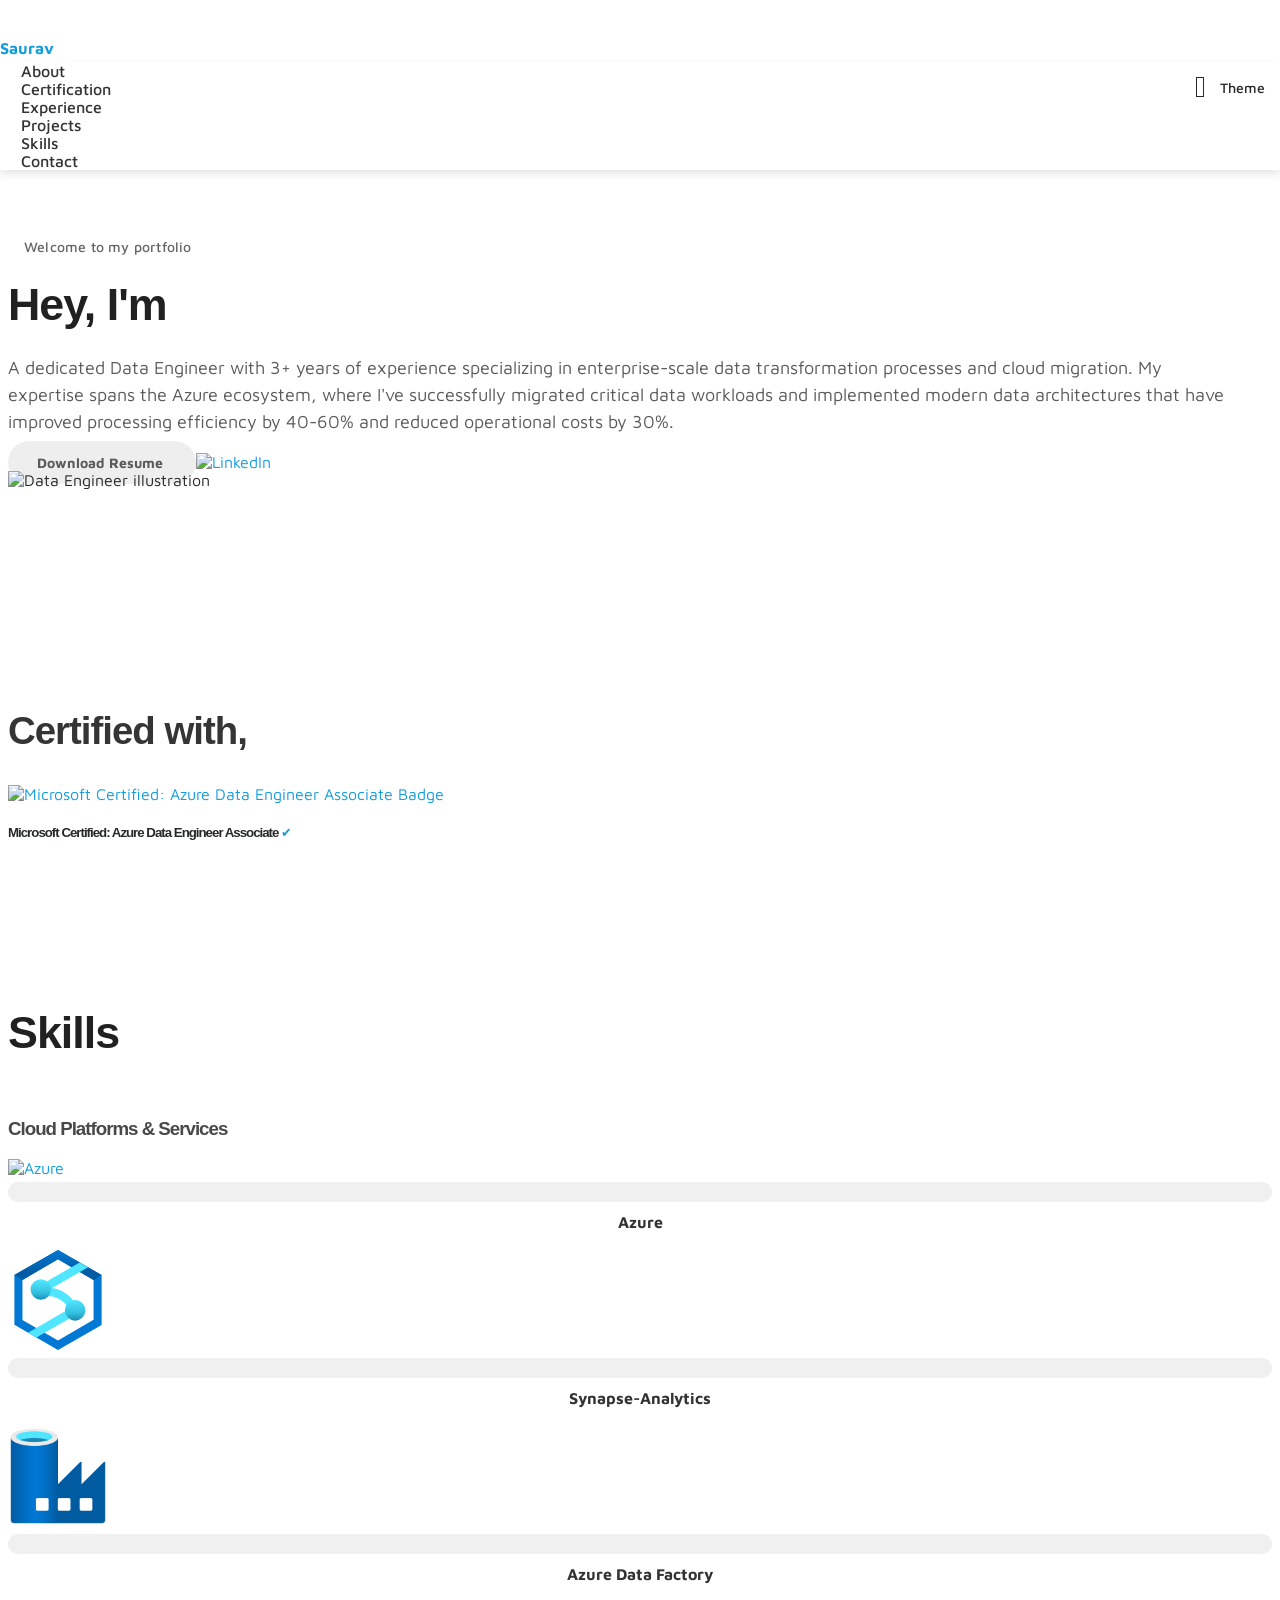
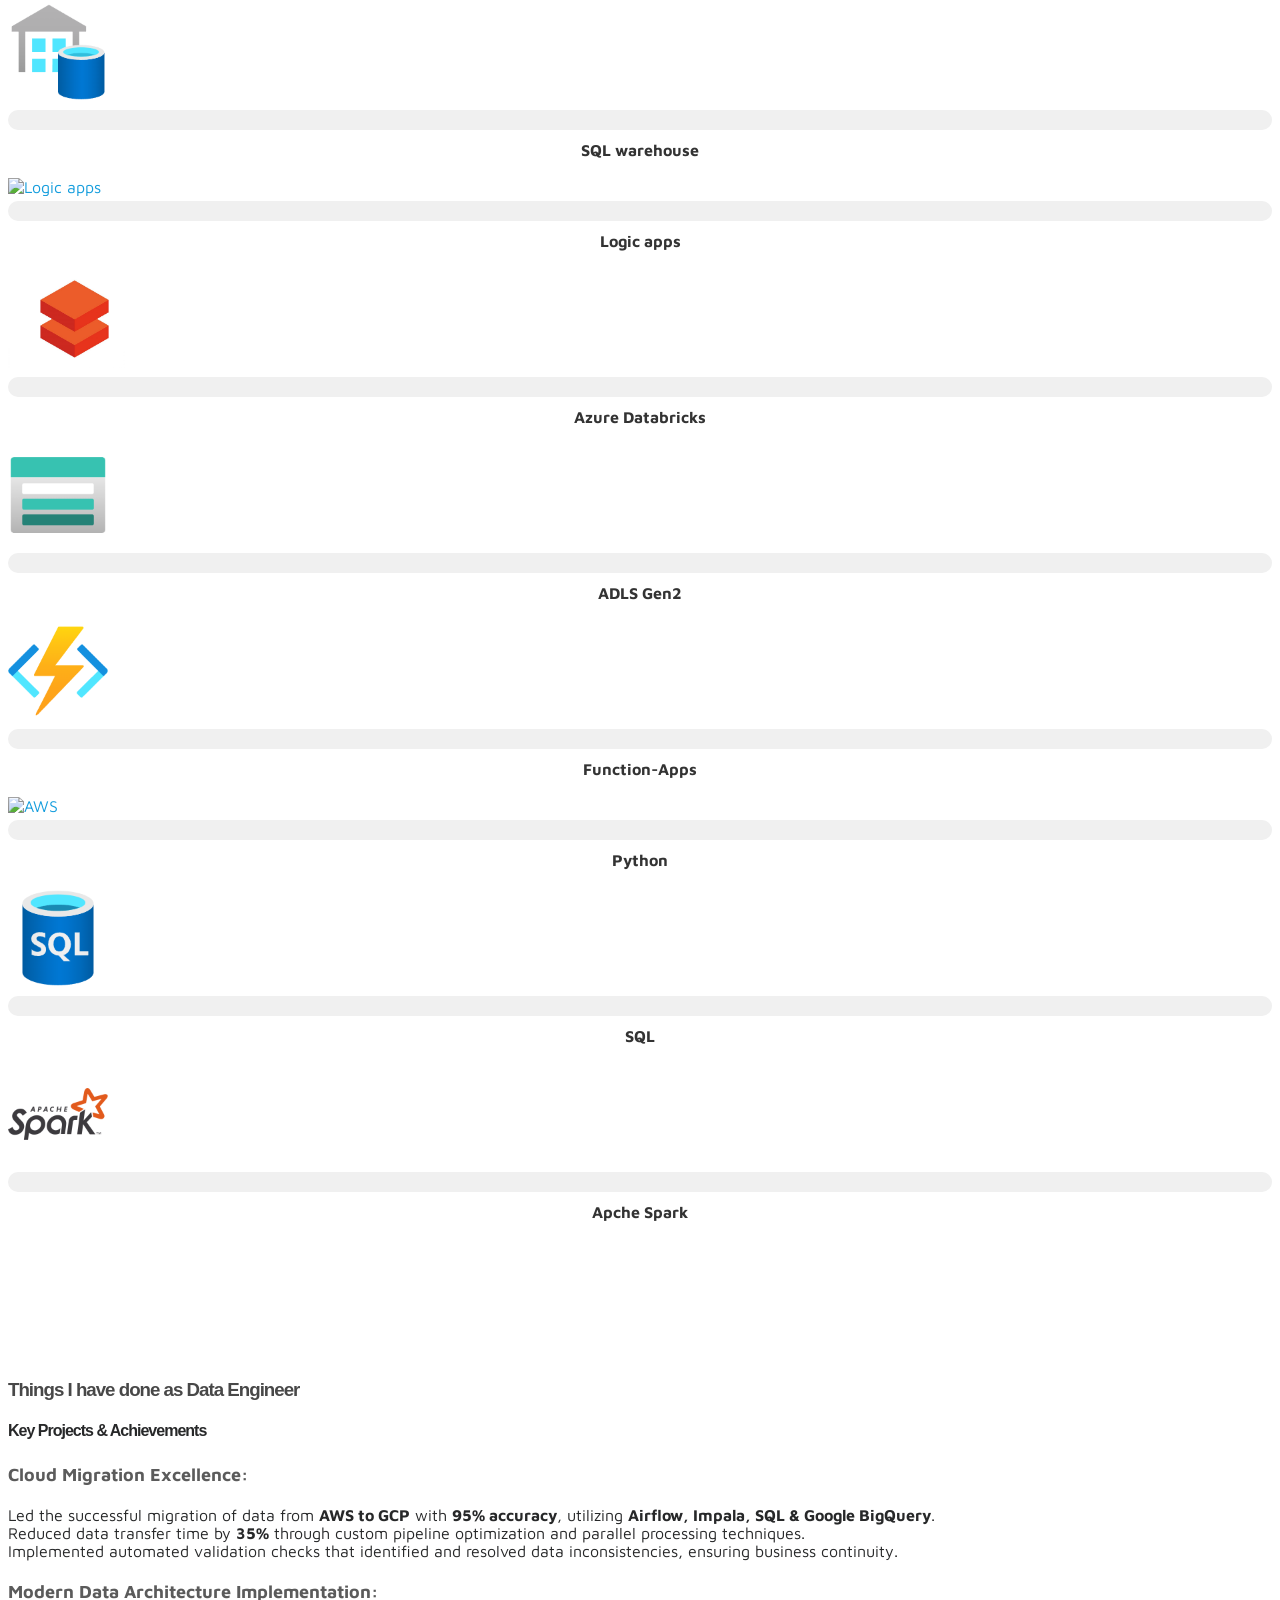
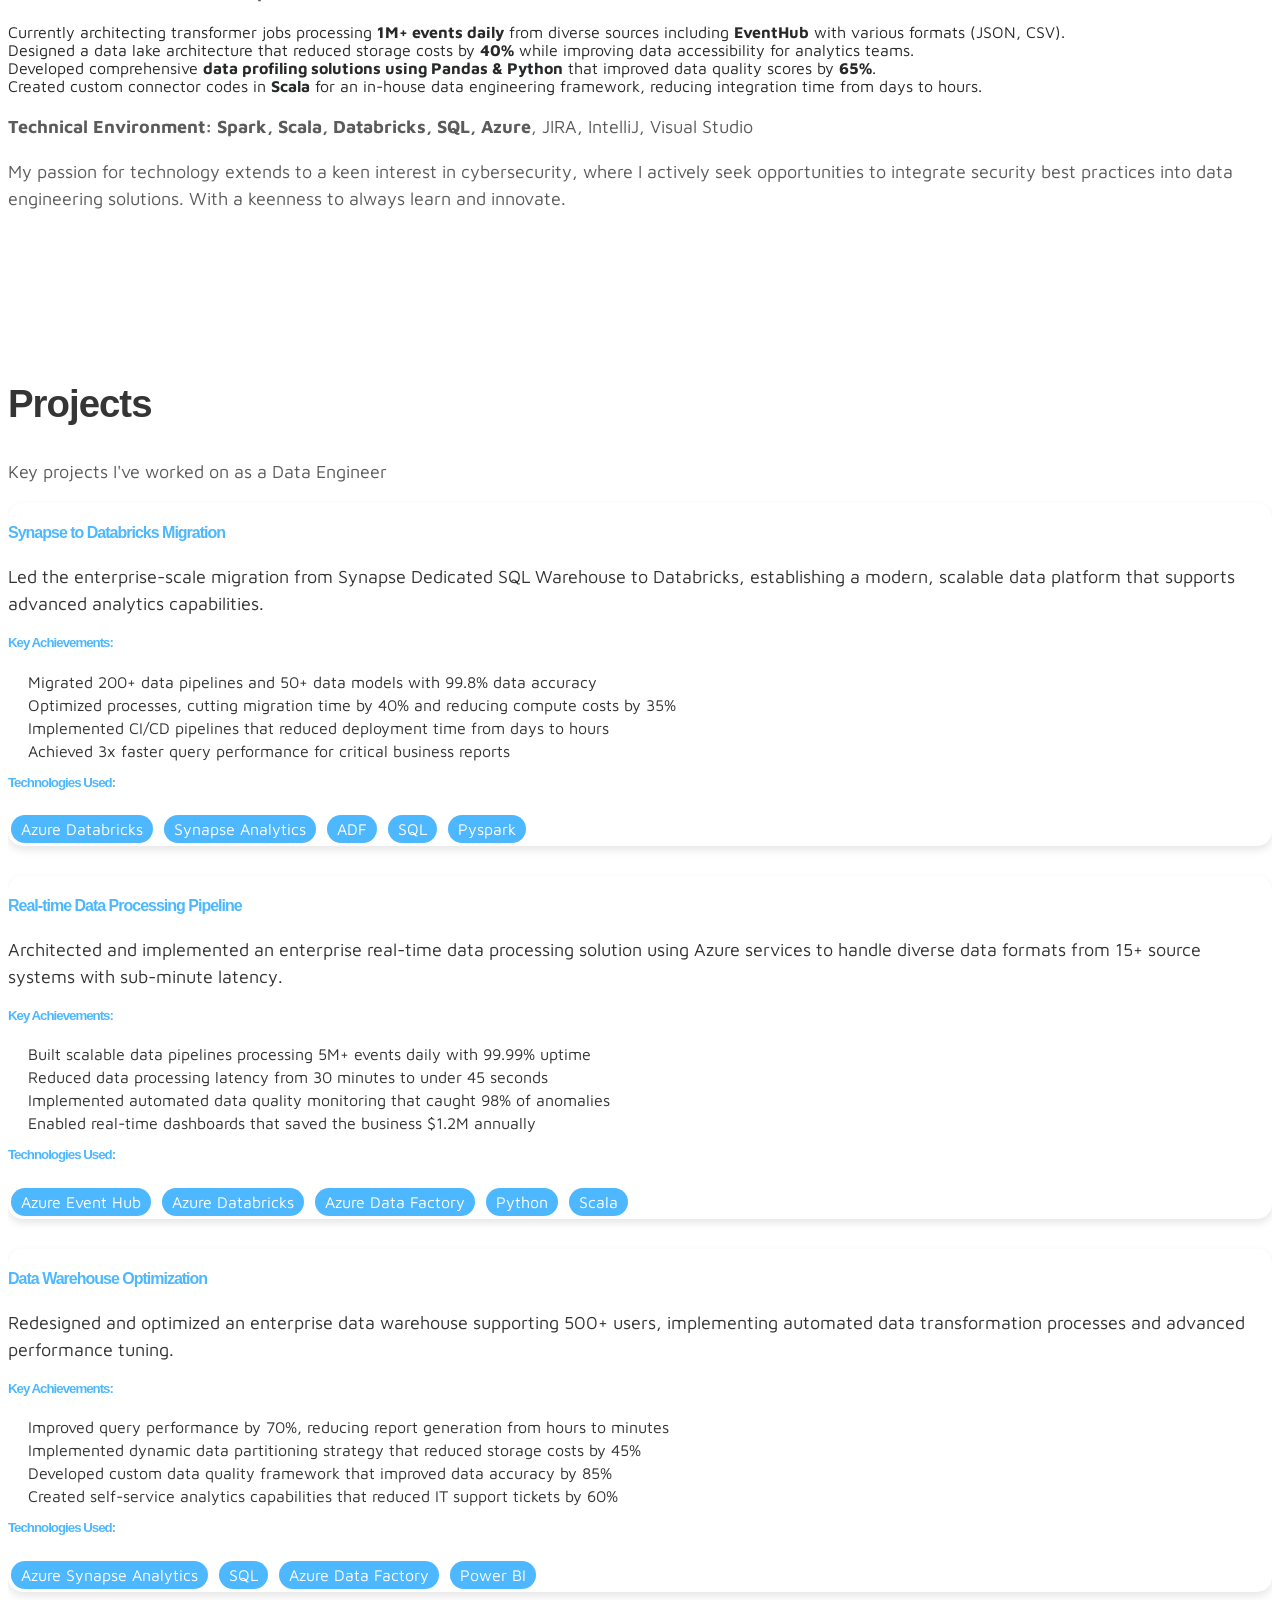
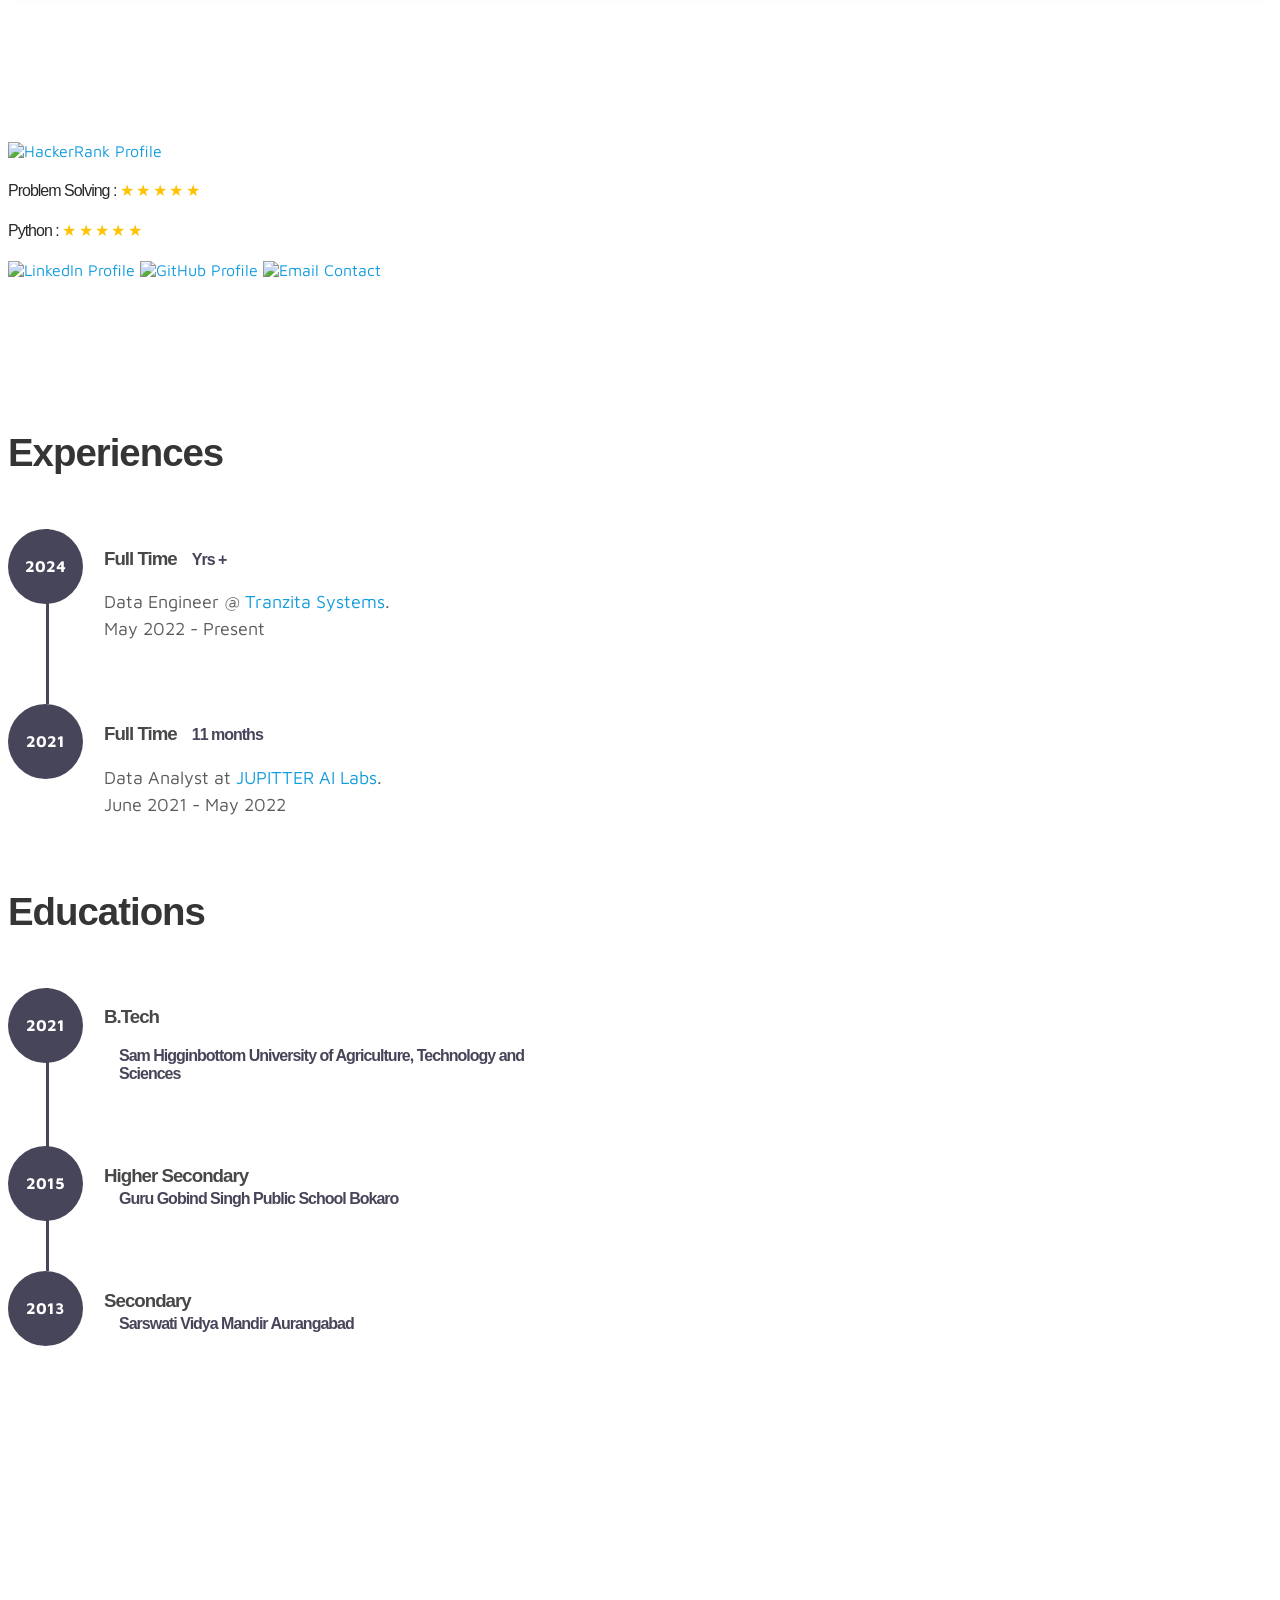
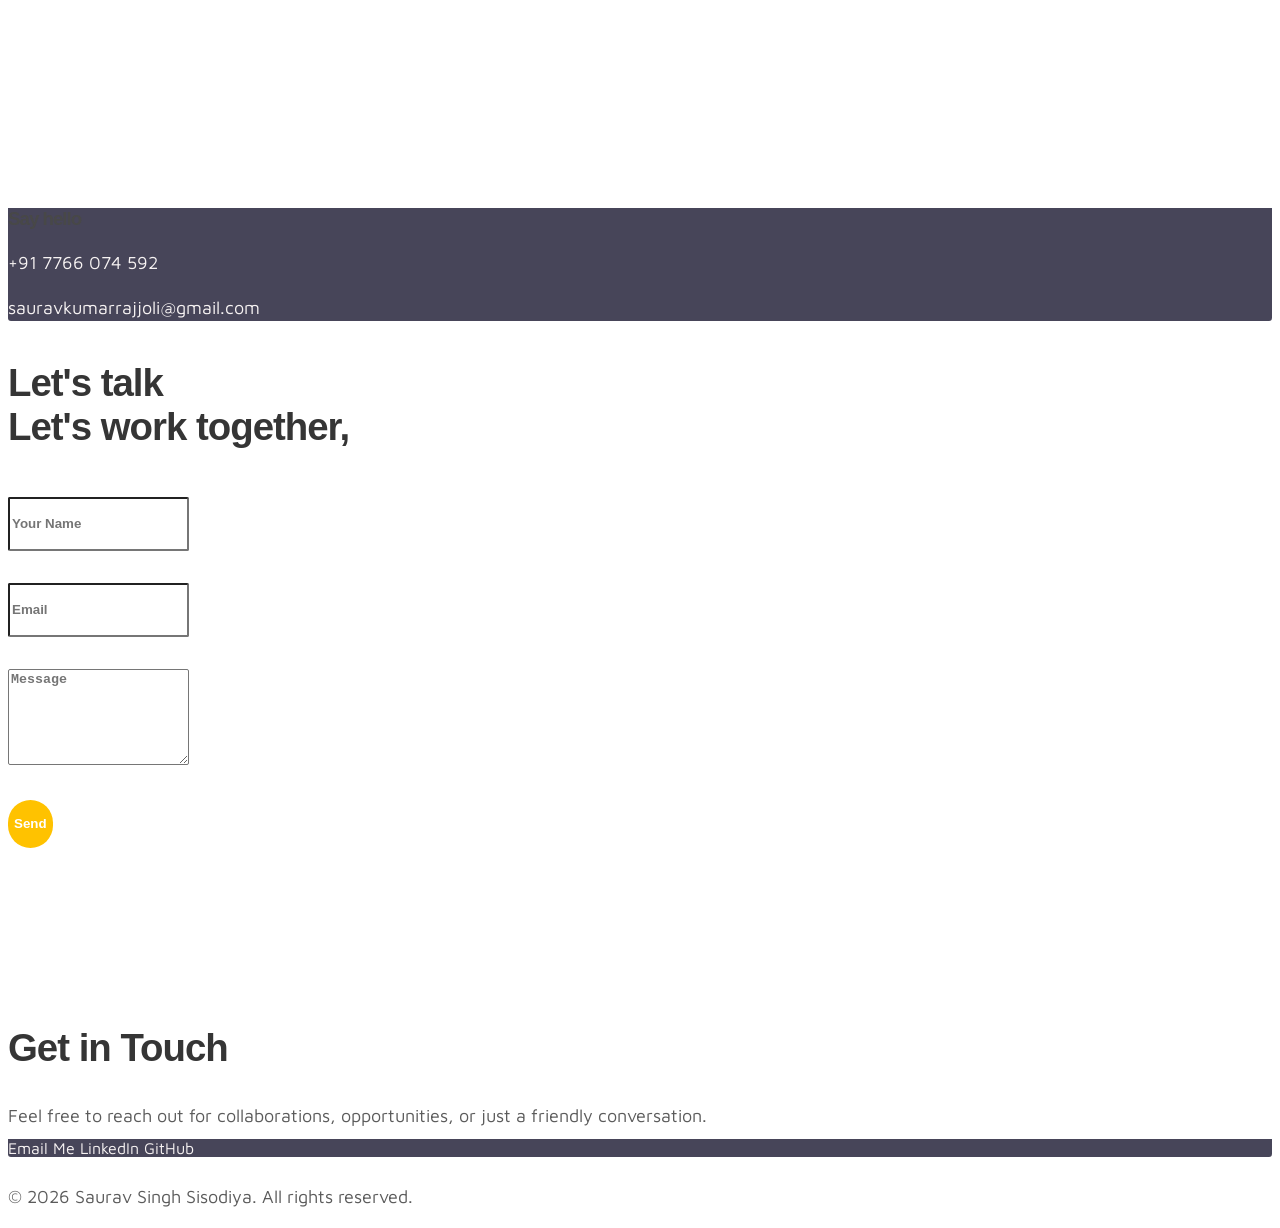
==== commit 87a2073f: "nav bar updated" ====
--- a/index.html
+++ b/index.html
@@ -135,8 +135,11 @@
 			<a class="navbar-brand" href="index.html" aria-label="Saurav's Portfolio Homepage"><i class='uil uil-user' aria-hidden="true"></i> Saurav</a>
 			
 			<!-- Hamburger menu for mobile -->
-			<button class="navbar-toggler" type="button" data-toggle="collapse" data-target="#navbarNav" aria-controls="navbarNav" aria-expanded="false" aria-label="Toggle navigation">
-				<span class="navbar-toggler-icon"></span>
+			<button class="navbar-toggler" type="button" data-toggle="collapse" data-target="#navbarNav" 
+					aria-controls="navbarNav" aria-expanded="false" aria-label="Toggle navigation">
+				<span class="navbar-toggler-icon">
+					<span></span>
+				</span>
 			</button>
 			
 			<!-- Navbar content -->
@@ -155,8 +158,7 @@
 				<div class="navbar-nav ml-auto">
 					<div class="color-mode d-flex justify-content-center align-items-center" role="button" tabindex="0" aria-label="Toggle dark/light mode">
 						<i class="color-mode-icon" aria-hidden="true"></i>
-						<span class="d-none d-lg-inline-block ml-2">Toggle Theme</span>
-						<span class="d-lg-none toggle-text">Toggle Theme</span>
+						<span class="theme-label">Theme</span>
 					</div>
 				</div>
 			</div>
@@ -194,7 +196,12 @@
 				</div>
 				<div class="col-lg-5 col-md-12 col-12">
 					<div class="about-image svg"> 
-						<img src="images/undraw/mainbanner.svg" class="img-fluid" alt="Data Engineer illustration"> 
+						<img src="images/undraw/mainbanner.svg" 
+							 class="img-fluid"
+							 width="500" 
+							 height="400"
+							 alt="Data Engineer illustration"
+							 loading="lazy"> 
 					</div>
 				</div>
 			</div>
--- a/css/custom.css
+++ b/css/custom.css
@@ -1110,131 +1110,74 @@
 .navbar {
   position: fixed;
   top: 0;
+  right: 0;
   left: 0;
-  right: 0;
-  width: 100%;
-  z-index: 1000;
-  background-color: transparent !important;
-  backdrop-filter: none !important;
-  box-shadow: none !important;
+  z-index: 1030;
   padding: 15px 0;
-  border: none !important;
-  background-image: none !important;
-  transition: padding 0.3s;
-}
-
-.navbar.scrolled {
-  padding: 8px 0;
-  background-color: rgba(255, 255, 255, 0.95) !important;
-  -webkit-backdrop-filter: blur(10px) !important;
-  backdrop-filter: blur(10px) !important;
-  box-shadow: 0 1px 10px rgba(0, 0, 0, 0.1) !important;
-}
-
-body.dark-mode .navbar.scrolled {
-  background-color: rgba(32, 35, 42, 0.95) !important;
-}
-
-.navbar-brand {
-  background-color: transparent !important;
-  text-shadow: none !important;
-  margin-right: 2rem;
-  font-weight: 600;
-}
-
-.navbar-nav .nav-item {
-  margin: 0 5px;
-}
-
-.navbar-nav .nav-item a.nav-link,
-.navbar-nav .nav-item a.nav-link span {
-  text-shadow: none !important;
-  background-color: transparent !important;
-  -webkit-font-smoothing: antialiased !important;
-  -moz-osx-font-smoothing: grayscale !important;
-  filter: none !important;
-  -webkit-filter: none !important;
-  transform: none !important;
-  -webkit-transform: none !important;
-  transition: color var(--transition-speed) ease !important;
-  -webkit-transition: color var(--transition-speed) ease !important;
-  animation: none !important;
-  -webkit-animation: none !important;
-}
-
-.navbar-light .navbar-nav .nav-link:focus span,
-.navbar-light .navbar-nav .nav-link:hover span {
-  transform: none !important;
-  color: var(--primary-hover) !important;
-}
-
-body.dark-mode .navbar .nav-link span {
-  color: var(--light-text) !important;
-  text-shadow: none !important;
-}
-
-/* Color Mode Toggle */
-.color-mode {
-  cursor: pointer;
-  border-radius: 8px;
-  padding: 12px 15px;
-  transition: all var(--transition-speed) ease;
-}
-
-.color-mode-icon {
-  position: relative;
-  display: inline-block;
-  width: 22px;
-  height: 22px;
-  border-radius: 50%;
-  background-color: var(--dark-text);
-  transition: transform var(--transition-speed) ease;
-}
-
-.color-mode-icon::before {
-  content: '';
-  position: absolute;
-  top: 5px;
-  left: 5px;
-  width: 12px;
-  height: 12px;
-  border-radius: 50%;
+  transition: all 0.3s ease;
   background-color: var(--light-bg);
-  opacity: 0;
-  transform: scale(0);
-  transition: all var(--transition-speed) ease;
-}
-
-.color-mode-icon.active {
-  background-color: var(--light-text);
-  transform: rotate(180deg);
-}
-
-.color-mode-icon.active::before {
-  opacity: 1;
-  transform: scale(1);
-}
-
-body.dark-mode .color-mode {
-  background-color: rgba(77, 184, 255, 0.25);
-  border: 1px solid rgba(77, 184, 255, 0.5);
-}
-
-/* Mobile Responsive Styles */
+  border-bottom: 1px solid rgba(0, 0, 0, 0.05);
+  box-shadow: 0 2px 10px rgba(0, 0, 0, 0.05);
+}
+
+/* Navbar Transition and Animation */
+.navbar-transition {
+  transition: transform 0.4s ease, background-color 0.3s ease, padding 0.3s ease;
+}
+
+.navbar-hidden {
+  transform: translateY(-100%);
+}
+
+/* Improved Mobile Navbar Styles */
 @media (max-width: 991px) {
   .navbar-collapse {
-    background-color: var(--light-bg) !important;
-    padding: 15px;
-    border-radius: 8px;
-    -webkit-backdrop-filter: blur(10px) !important;
-    backdrop-filter: blur(10px) !important;
-    box-shadow: 0 4px 20px rgba(0, 0, 0, 0.1);
-    margin-top: 10px;
+    position: absolute;
+    top: 100%;
+    left: 0;
+    right: 0;
+    background-color: var(--light-bg);
+    padding: 20px;
+    border-radius: 0 0 8px 8px;
+    box-shadow: 0 8px 15px rgba(0, 0, 0, 0.1);
+    max-height: calc(100vh - 70px);
+    overflow-y: auto;
+    transition: transform 0.3s ease-in-out, opacity 0.3s ease-in-out, visibility 0.3s ease-in-out;
+    transform-origin: top;
+    transform: scaleY(0);
+    opacity: 0;
+    visibility: hidden;
+    margin: 0;
+    border: 1px solid rgba(0, 0, 0, 0.08);
+    border-top: none;
+  }
+  
+  .navbar-collapse.show {
+    transform: scaleY(1);
+    opacity: 1;
+    visibility: visible;
+  }
+  
+  .navbar-collapse.collapsing-in {
+    animation: slideIn 0.3s forwards;
+  }
+  
+  @keyframes slideIn {
+    0% {
+      transform: scaleY(0);
+      opacity: 0;
+    }
+    100% {
+      transform: scaleY(1);
+      opacity: 1;
+    }
   }
   
   body.dark-mode .navbar-collapse {
-    background-color: var(--dark-bg) !important;
-    border: 1px solid rgba(255, 255, 255, 0.1);
+    background-color: var(--dark-bg);
+    border: 1px solid rgba(255, 255, 255, 0.08);
+    border-top: none;
+    box-shadow: 0 8px 15px rgba(0, 0, 0, 0.3);
   }
   
   .navbar-nav.ml-auto {
@@ -1242,29 +1185,109 @@
     margin-bottom: 5px;
   }
   
-  .color-mode {
-    display: flex;
-    align-items: center;
-    justify-content: center;
+  .navbar-nav .nav-item {
+    margin: 5px 0;
+    width: 100%;
+  }
+  
+  .navbar-nav .nav-link {
     padding: 12px 15px;
-    margin: 5px 0;
     border-radius: 8px;
+    transition: all 0.3s ease;
+    font-weight: 500;
+    color: var(--text-color);
+    text-align: center;
+    background-color: rgba(0, 0, 0, 0.03);
+  }
+  
+  body.dark-mode .navbar-nav .nav-link {
+    background-color: rgba(255, 255, 255, 0.05);
+  }
+  
+  .navbar-nav .nav-link:hover,
+  .navbar-nav .nav-link:focus {
     background-color: rgba(77, 184, 255, 0.15);
-    border: 1px solid rgba(77, 184, 255, 0.3);
-  }
-  
-  .toggle-text {
-    margin-left: 8px;
-    font-size: 16px;
-    font-weight: 500;
-  }
-  
-  .d-lg-none.toggle-text {
-    display: inline-block !important;
-  }
-}
-
-/* For desktop screens - modify navbar on scroll */
+    color: var(--primary-color);
+    transform: translateY(-2px);
+  }
+  
+  .navbar-nav .nav-link.active {
+    background-color: rgba(77, 184, 255, 0.25);
+    color: var(--primary-color);
+    font-weight: 600;
+  }
+  
+  /* Improved Hamburger Icon */
+  .navbar-toggler {
+    border: none;
+    padding: 0.25rem 0.5rem;
+    border-radius: 4px;
+    background-color: transparent;
+    transition: all 0.3s ease;
+    position: relative;
+    z-index: 10;
+  }
+  
+  .navbar-toggler:focus {
+    outline: none;
+    box-shadow: 0 0 0 3px rgba(77, 184, 255, 0.25);
+  }
+  
+  /* Custom Hamburger Icon Animation */
+  .navbar-toggler .navbar-toggler-icon {
+    background-image: none !important;
+    position: relative;
+    height: 24px;
+    width: 30px;
+    display: inline-block;
+  }
+  
+  .navbar-toggler .navbar-toggler-icon:before,
+  .navbar-toggler .navbar-toggler-icon:after,
+  .navbar-toggler .navbar-toggler-icon span {
+    content: '';
+    position: absolute;
+    left: 0;
+    height: 2px;
+    width: 100%;
+    background-color: #333;
+    transition: all 0.3s ease;
+  }
+  
+  body.dark-mode .navbar-toggler .navbar-toggler-icon:before,
+  body.dark-mode .navbar-toggler .navbar-toggler-icon:after,
+  body.dark-mode .navbar-toggler .navbar-toggler-icon span {
+    background-color: #fff;
+  }
+  
+  .navbar-toggler .navbar-toggler-icon:before {
+    top: 4px;
+  }
+  
+  .navbar-toggler .navbar-toggler-icon span {
+    top: 50%;
+    transform: translateY(-50%);
+  }
+  
+  .navbar-toggler .navbar-toggler-icon:after {
+    bottom: 4px;
+  }
+  
+  /* Animation for hamburger to X */
+  .navbar-toggler[aria-expanded="true"] .navbar-toggler-icon:before {
+    transform: translateY(8px) rotate(45deg);
+  }
+  
+  .navbar-toggler[aria-expanded="true"] .navbar-toggler-icon span {
+    opacity: 0;
+  }
+  
+  .navbar-toggler[aria-expanded="true"] .navbar-toggler-icon:after {
+    transform: translateY(-8px) rotate(-45deg);
+  }
+}
+
+/* For desktop screens */
 @media (min-width: 992px) {
   .navbar-expand-lg .navbar-nav {
     flex-direction: row;
@@ -1278,6 +1301,24 @@
   .navbar-expand-lg .navbar-nav .nav-link {
     padding-right: 1rem;
     padding-left: 1rem;
+    position: relative;
+  }
+  
+  .navbar-expand-lg .navbar-nav .nav-link:after {
+    content: '';
+    position: absolute;
+    width: 0;
+    height: 2px;
+    bottom: -3px;
+    left: 50%;
+    transform: translateX(-50%);
+    background-color: var(--primary-color);
+    transition: width 0.3s ease;
+  }
+  
+  .navbar-expand-lg .navbar-nav .nav-link:hover:after,
+  .navbar-expand-lg .navbar-nav .nav-link.active:after {
+    width: 70%;
   }
   
   .navbar-expand-lg .navbar-nav.ml-auto {
@@ -1436,18 +1477,6 @@
 /*--------------------------------------------------------------
 # Navbar Behavior Styles
 --------------------------------------------------------------*/
-.navbar-transition {
-  transition: transform 0.3s ease-in-out;
-  position: fixed;
-  width: 100%;
-  top: 0;
-  z-index: 1000;
-}
-
-.navbar-hidden {
-  transform: translateY(-100%);
-}
-
 .navbar-nav .nav-link.active span {
   color: #149ddd;
   font-weight: 600;
@@ -1472,3 +1501,252 @@
 body.dark-mode .navbar-nav .nav-link.active span::after {
   background: #4db8ff;
 }
+
+/* Theme Toggle Improvements */
+.theme-label {
+  font-size: 14px;
+  margin-left: 8px;
+  font-weight: 500;
+  transition: all 0.3s ease;
+}
+
+@media (max-width: 768px) {
+  .color-mode {
+    padding: 8px 12px;
+    border-radius: 20px;
+    background-color: rgba(77, 184, 255, 0.15);
+    border: 1px solid rgba(77, 184, 255, 0.3);
+  }
+  
+  .dark-mode .color-mode {
+    background-color: rgba(77, 184, 255, 0.25);
+    border: 1px solid rgba(77, 184, 255, 0.5);
+  }
+  
+  .color-mode-icon {
+    font-size: 16px;
+  }
+}
+
+/* Mobile Typography Improvements */
+@media (max-width: 768px) {
+  h1 {
+    font-size: 2rem;
+    line-height: 1.3;
+  }
+  
+  h2 {
+    font-size: 1.6rem;
+    line-height: 1.3;
+  }
+  
+  h3 {
+    font-size: 1.4rem;
+    line-height: 1.3;
+  }
+  
+  p, .project-description {
+    font-size: 1rem;
+    line-height: 1.6;
+    margin-bottom: 1rem;
+  }
+  
+  /* Improved touch targets for mobile */
+  .nav-link, 
+  button,
+  .custom-btn,
+  a.btn {
+    padding: 12px 16px;
+    margin: 5px 0;
+  }
+  
+  /* Improved spacing for mobile sections */
+  section {
+    padding: 60px 0;
+  }
+  
+  .about-text {
+    padding: 0 15px;
+  }
+  
+  /* Better spacing between elements */
+  .mb-5 {
+    margin-bottom: 2rem !important;
+  }
+  
+  .py-5 {
+    padding-top: 2rem !important;
+    padding-bottom: 2rem !important;
+  }
+  
+  /* Improved contrast for text */
+  .dark-mode p, 
+  .dark-mode .project-description {
+    color: rgba(255, 255, 255, 0.9);
+  }
+  
+  /* Improved list spacing */
+  ul, ol {
+    padding-left: 20px;
+    margin-bottom: 1.5rem;
+  }
+  
+  li {
+    margin-bottom: 0.5rem;
+  }
+}
+
+/* Mobile Navigation Improvements */
+@media (max-width: 768px) {
+  /* Improved navbar on mobile */
+  .navbar {
+    padding: 10px 15px;
+  }
+  
+  .navbar-collapse {
+    background-color: var(--bg-color);
+    border-radius: 8px;
+    box-shadow: 0 4px 12px rgba(0, 0, 0, 0.1);
+    padding: 15px;
+    margin-top: 10px;
+    border: 1px solid rgba(0, 0, 0, 0.08);
+    position: absolute;
+    left: 15px;
+    right: 15px;
+    top: 100%;
+  }
+  
+  .dark-mode .navbar-collapse {
+    background-color: #2c3038;
+    box-shadow: 0 4px 12px rgba(0, 0, 0, 0.25);
+    border: 1px solid rgba(255, 255, 255, 0.1);
+  }
+  
+  /* Make nav items full-width on mobile */
+  .navbar-nav .nav-item {
+    width: 100%;
+    text-align: center;
+  }
+  
+  .navbar-nav .nav-link {
+    padding: 12px 10px;
+    border-radius: 8px;
+    margin: 5px 0;
+    transition: all 0.3s ease;
+    display: block;
+    font-weight: 500;
+  }
+  
+  .navbar-nav .nav-link:hover,
+  .navbar-nav .nav-link:focus {
+    background-color: rgba(77, 184, 255, 0.1);
+  }
+  
+  .dark-mode .navbar-nav .nav-link:hover,
+  .dark-mode .navbar-nav .nav-link:focus {
+    background-color: rgba(77, 184, 255, 0.15);
+  }
+  
+  /* Active nav item styling */
+  .navbar-nav .nav-link.active {
+    background-color: rgba(77, 184, 255, 0.15);
+    color: var(--primary-color);
+  }
+  
+  /* Improved hamburger menu */
+  .navbar-toggler {
+    border: none;
+    padding: 10px;
+    border-radius: 5px;
+    background-color: transparent;
+  }
+  
+  .navbar-toggler:focus {
+    outline: none;
+    box-shadow: 0 0 0 3px rgba(77, 184, 255, 0.25);
+  }
+  
+  /* Improve project card layout on mobile */
+  .project-card {
+    margin-bottom: 25px;
+  }
+  
+  /* Single column layout for certain sections */
+  .row.d-flex > [class*="col-"] {
+    width: 100%;
+    max-width: 100%;
+    flex: 0 0 100%;
+  }
+  
+  /* Adjust image sizes on mobile */
+  .about-image svg {
+    max-width: 80%;
+    margin: 0 auto;
+    display: block;
+  }
+}
+
+/* Performance Optimization Styles */
+/* Optimize animations for better mobile performance */
+.reduce-motion .fade-in,
+.reduce-motion .animated-item,
+.reduce-motion .project-card:hover {
+  transition: none !important;
+  animation: none !important;
+  transform: none !important;
+}
+
+/* Low-data mode styles */
+.low-data-mode .project-img,
+.low-data-mode .about-image img {
+  filter: blur(0px) !important;
+  transition: none !important;
+}
+
+/* Fix webkit backdrop filter issue */
+@media (max-width: 768px) {
+  .navbar-collapse {
+    -webkit-backdrop-filter: blur(10px);
+    backdrop-filter: blur(10px);
+  }
+}
+
+/* Optimize animation performance on mobile */
+@media (max-width: 768px) {
+  .fade-in {
+    will-change: opacity, transform;
+  }
+  
+  .navbar-transition {
+    will-change: transform;
+  }
+  
+  /* Optimize scrolling performance */
+  body {
+    overflow-x: hidden;
+    -webkit-overflow-scrolling: touch;
+  }
+  
+  /* Improve touch responsiveness */
+  a, button, .nav-link, .color-mode {
+    touch-action: manipulation;
+  }
+  
+  /* Optimize icon rendering */
+  i[class*="uil-"], 
+  i[class*="fa-"] {
+    transform: translateZ(0);
+  }
+}
+
+/* Fix image aspect ratios on mobile */
+@media (max-width: 768px) {
+  .project-img {
+    height: 180px;
+  }
+  
+  img {
+    max-width: 100%;
+    height: auto;
+  }
+}
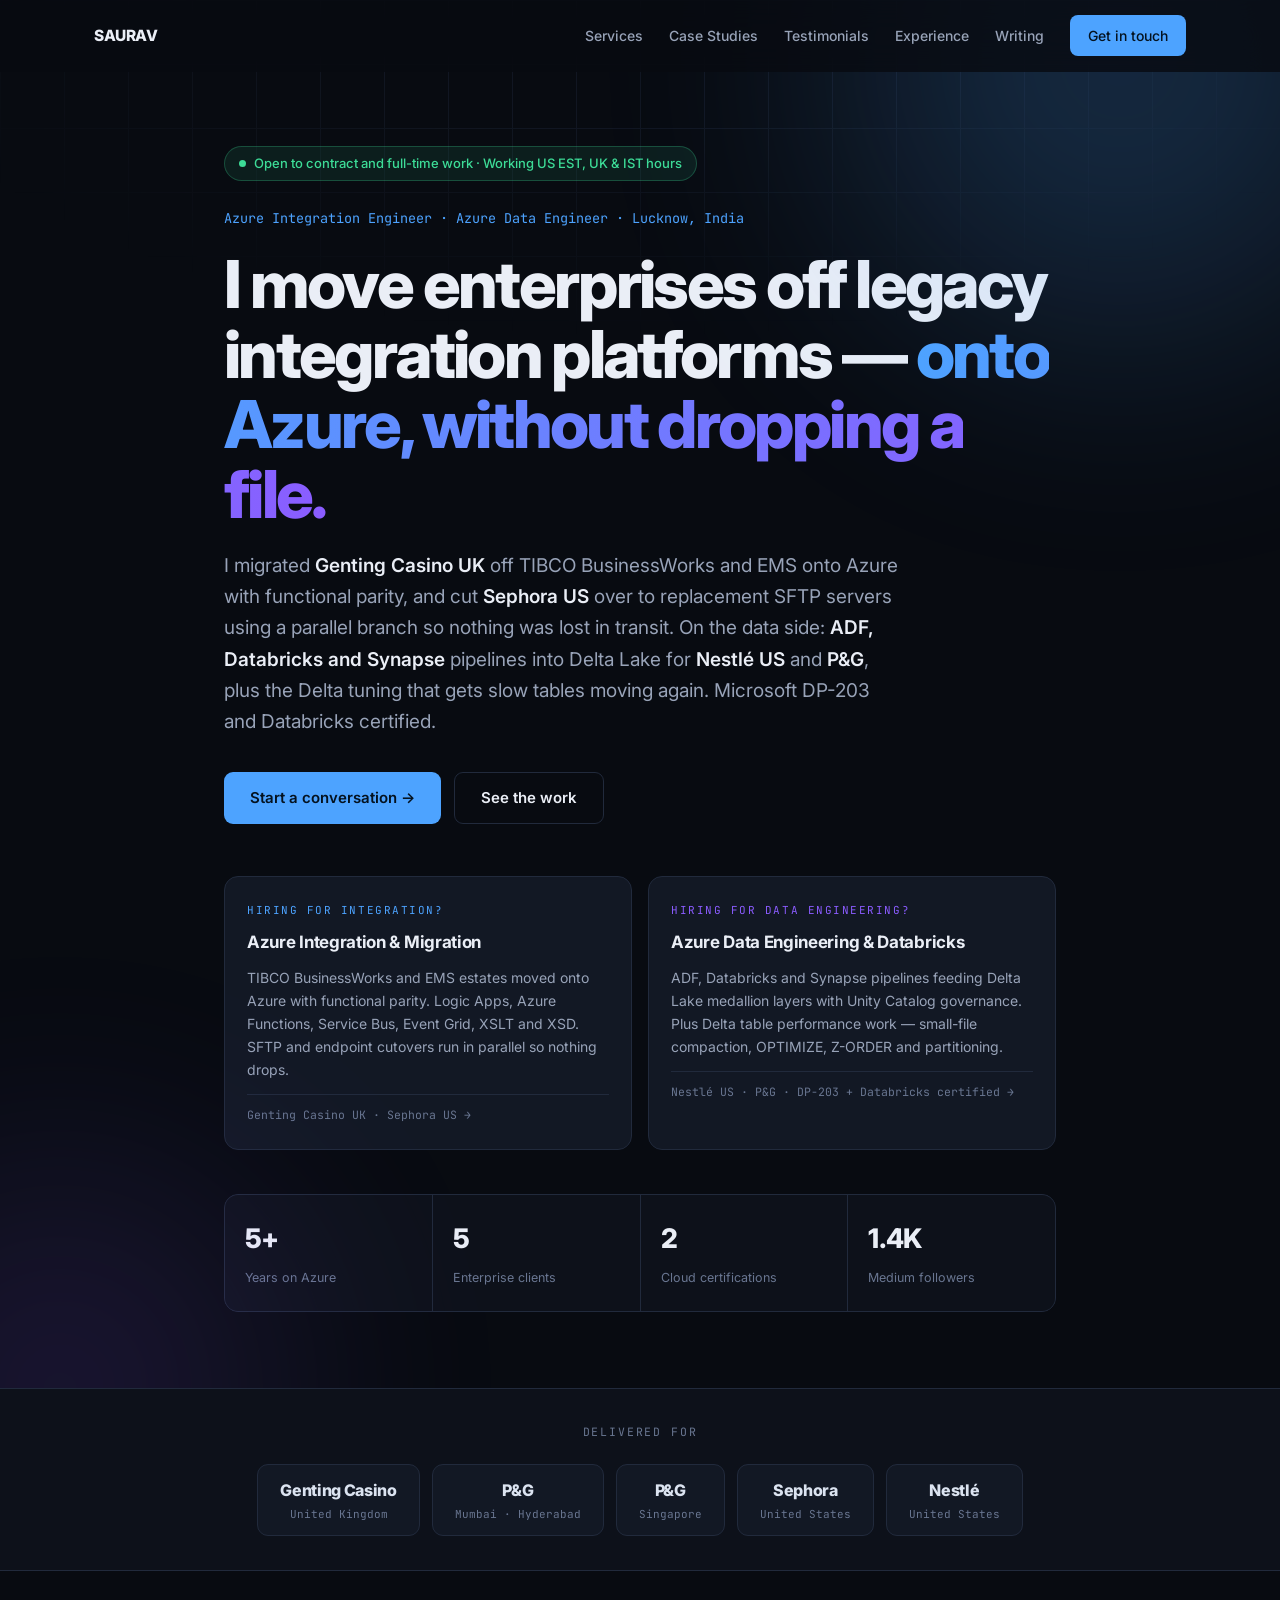
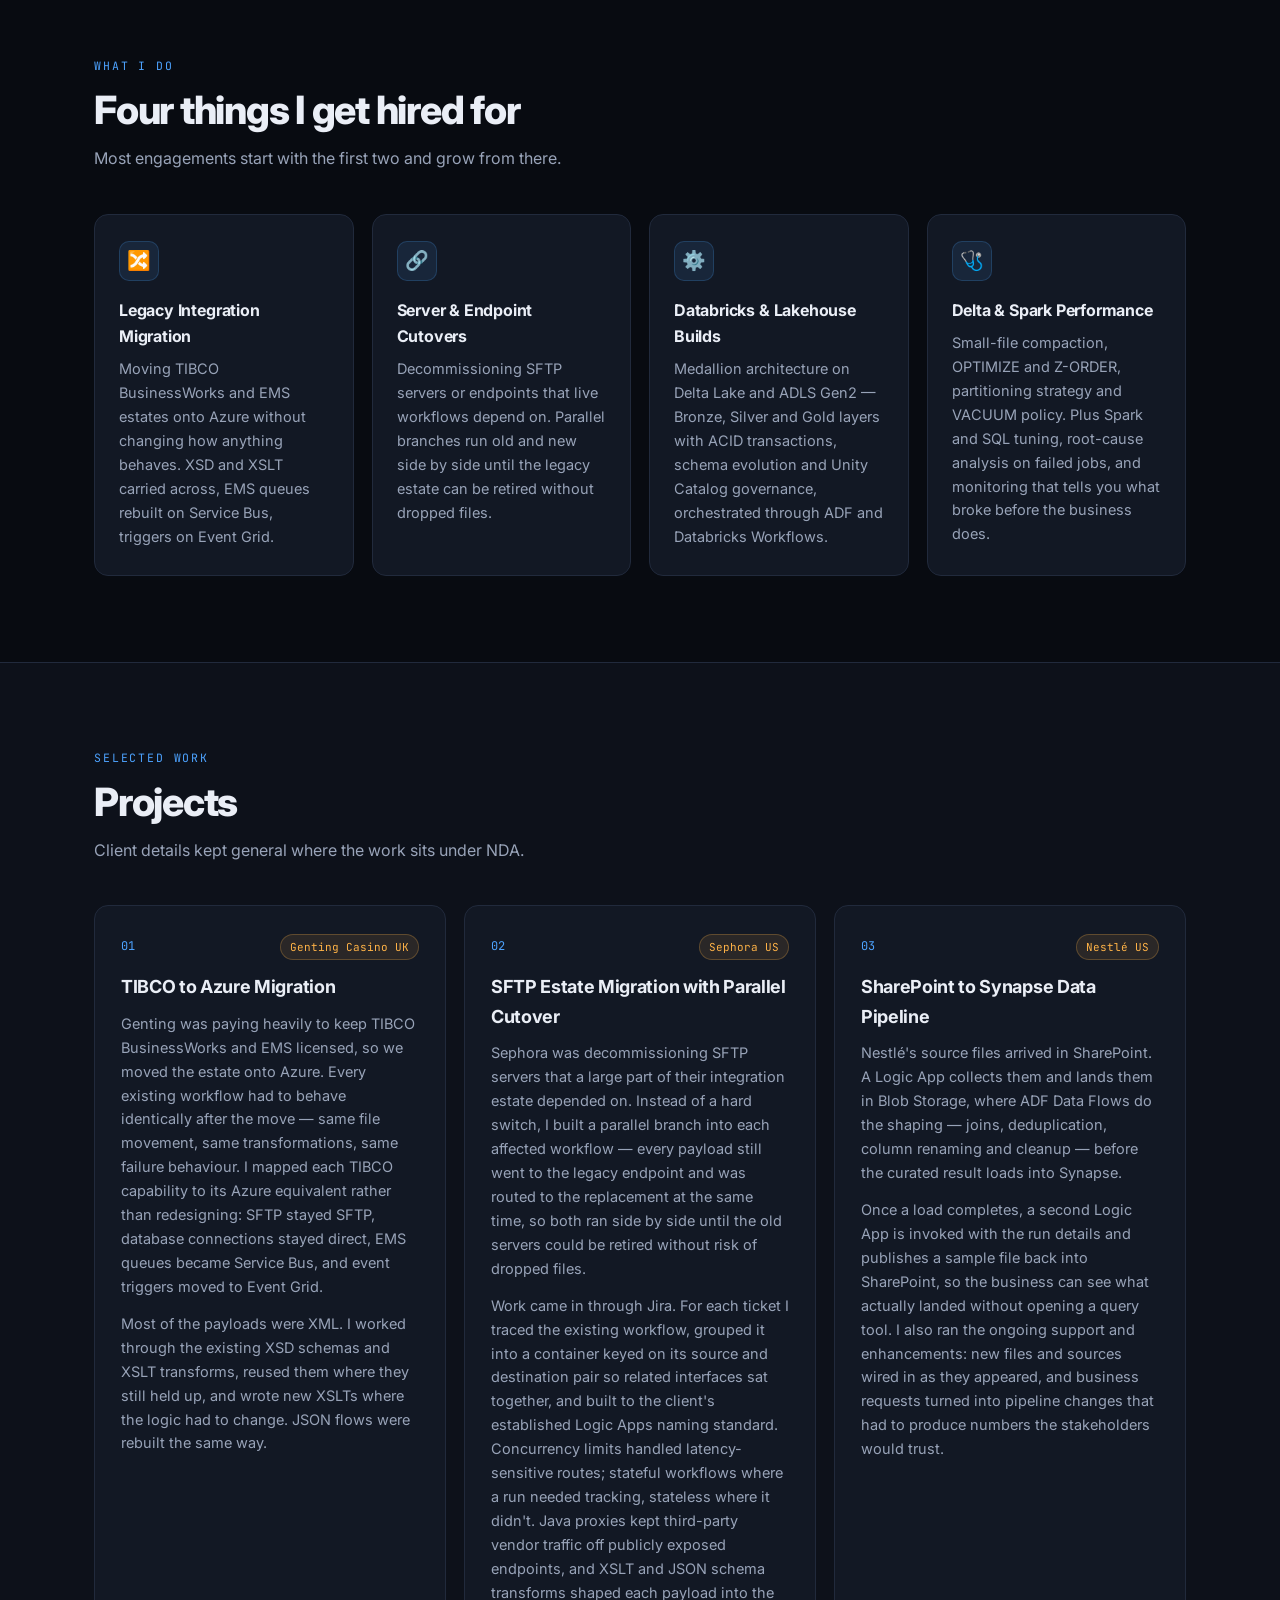
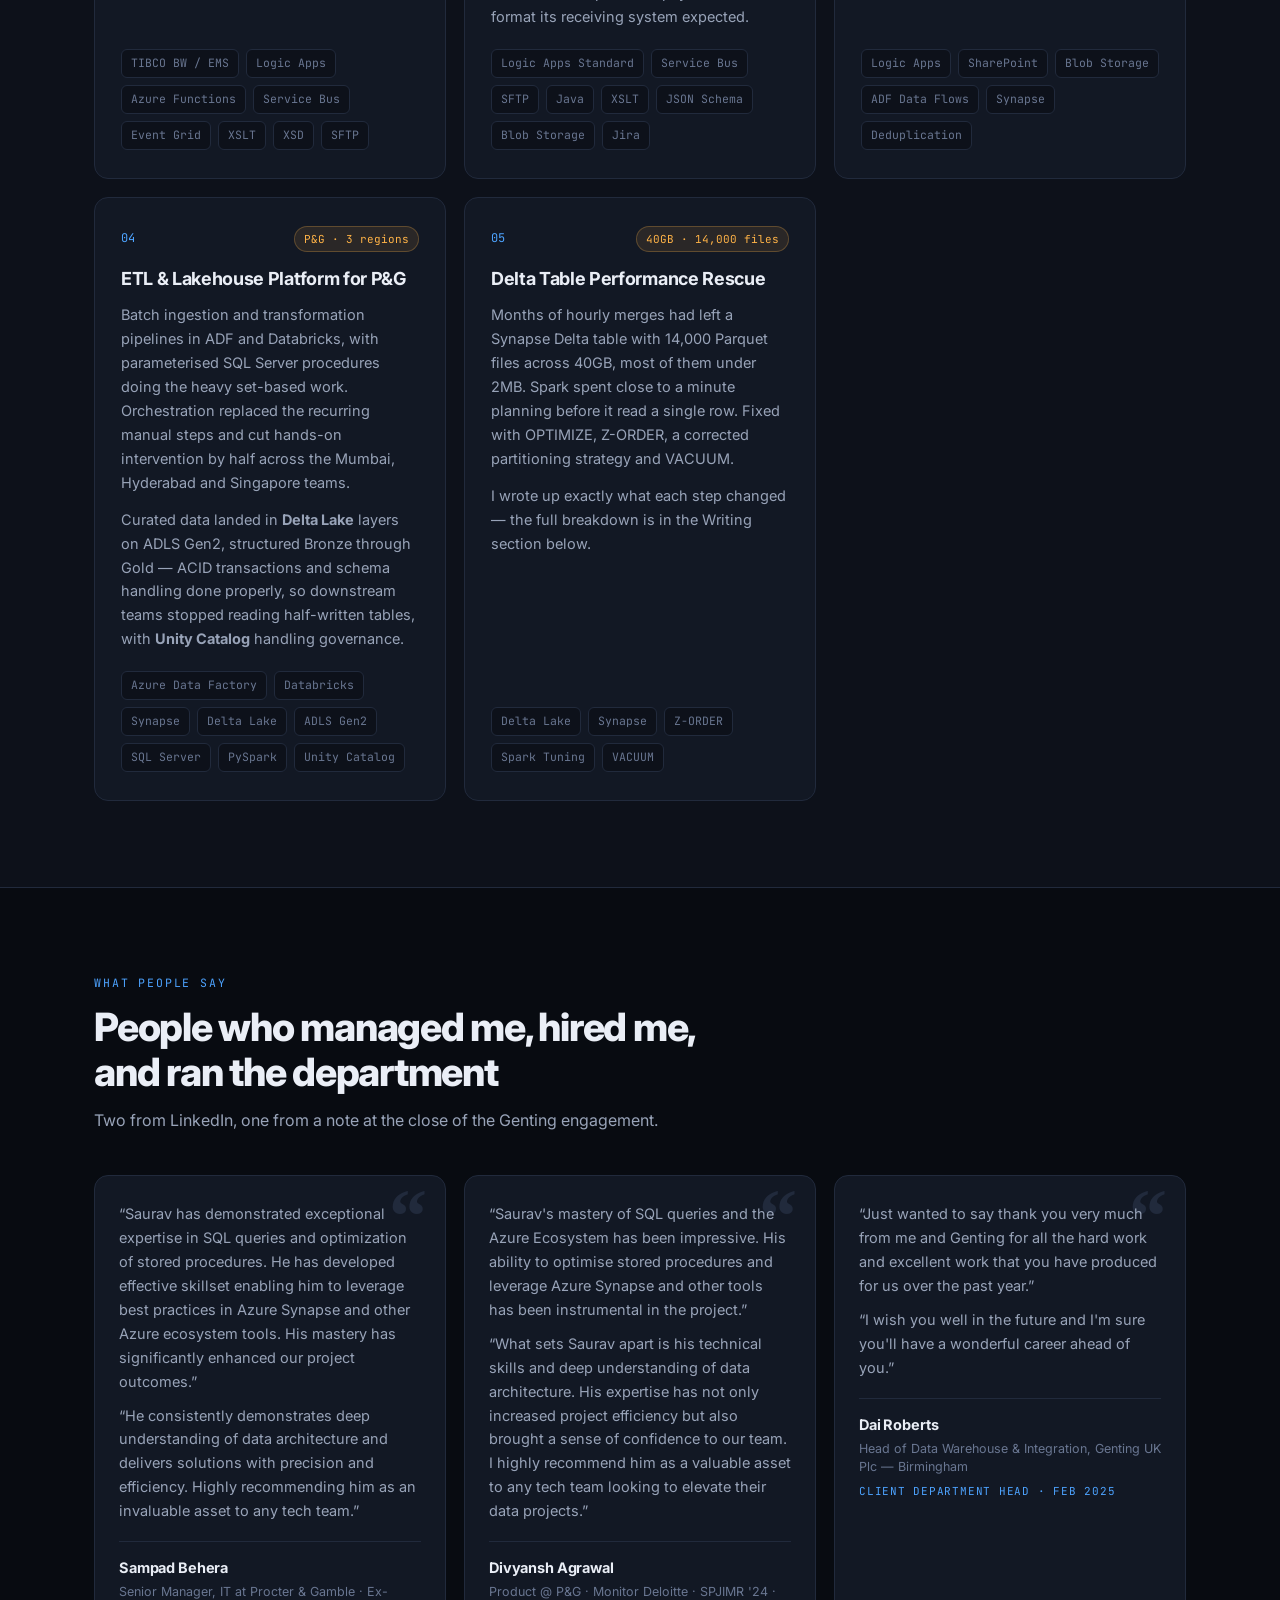
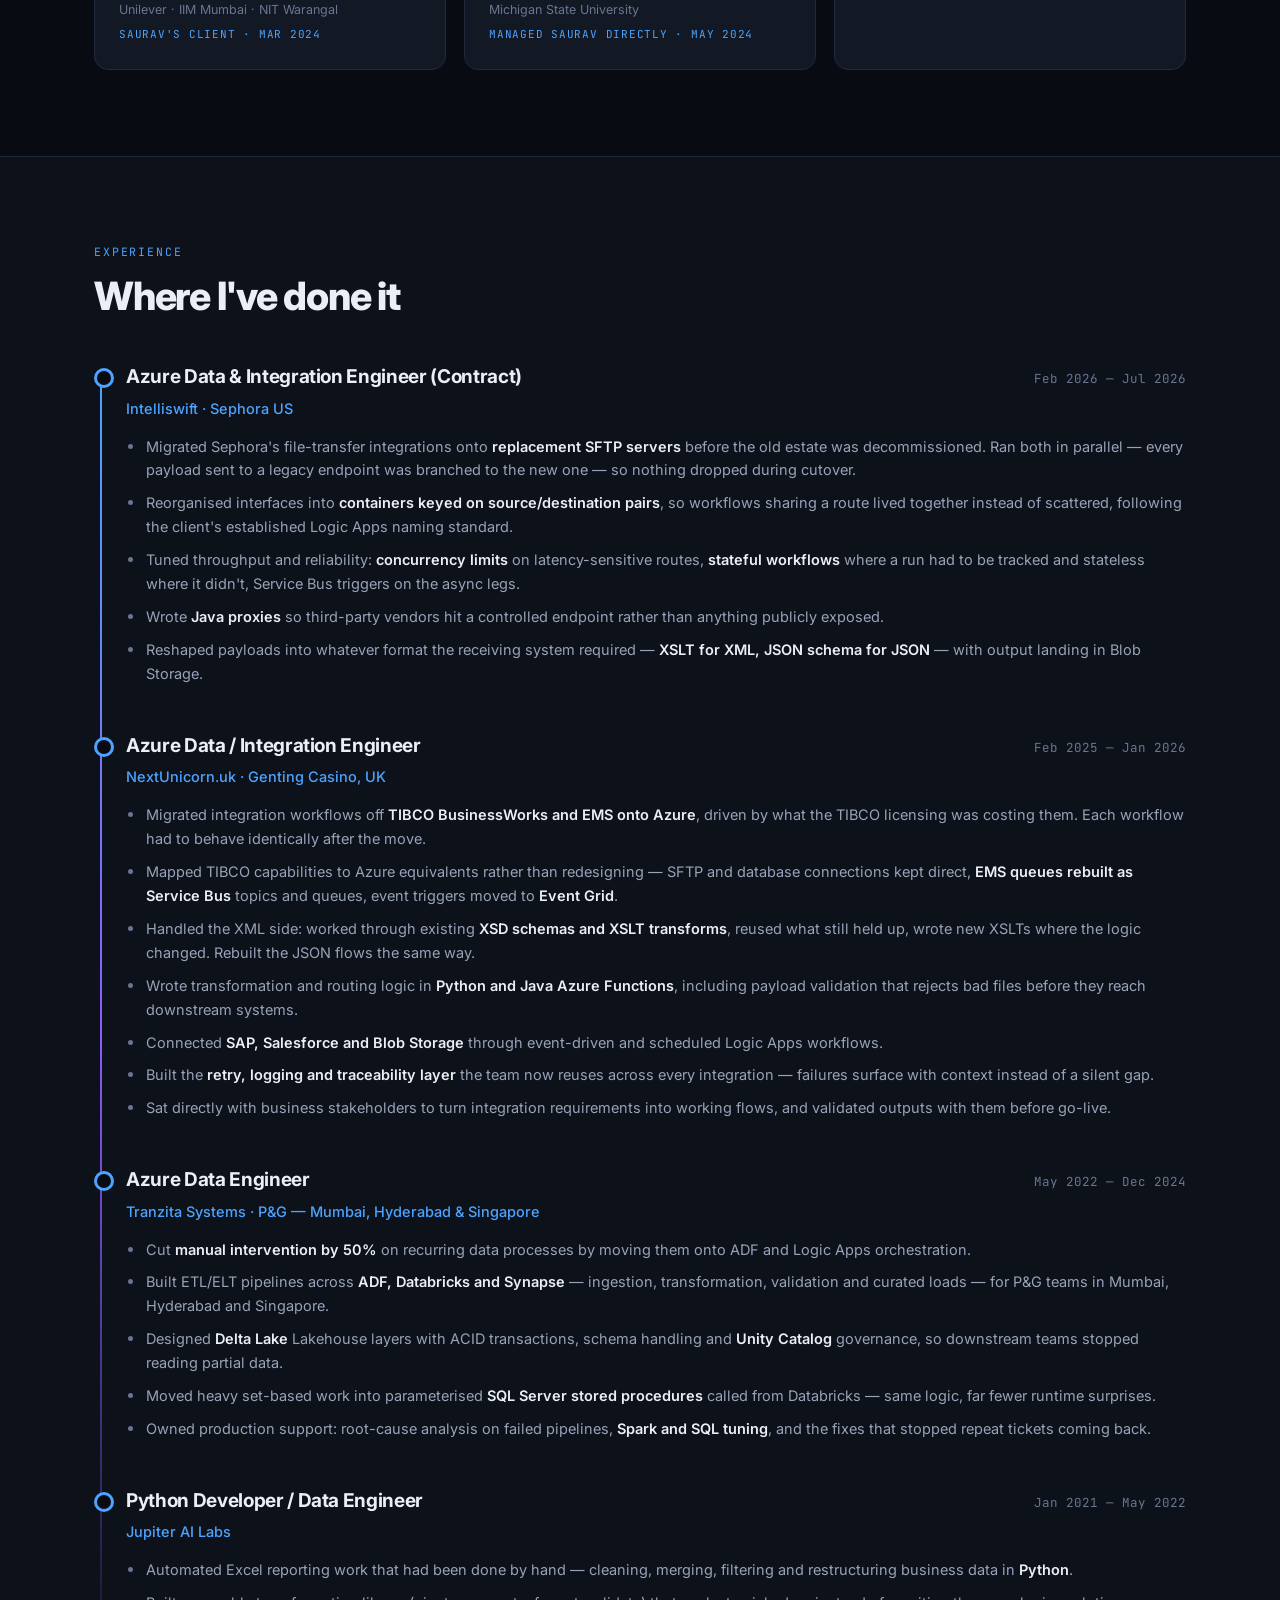
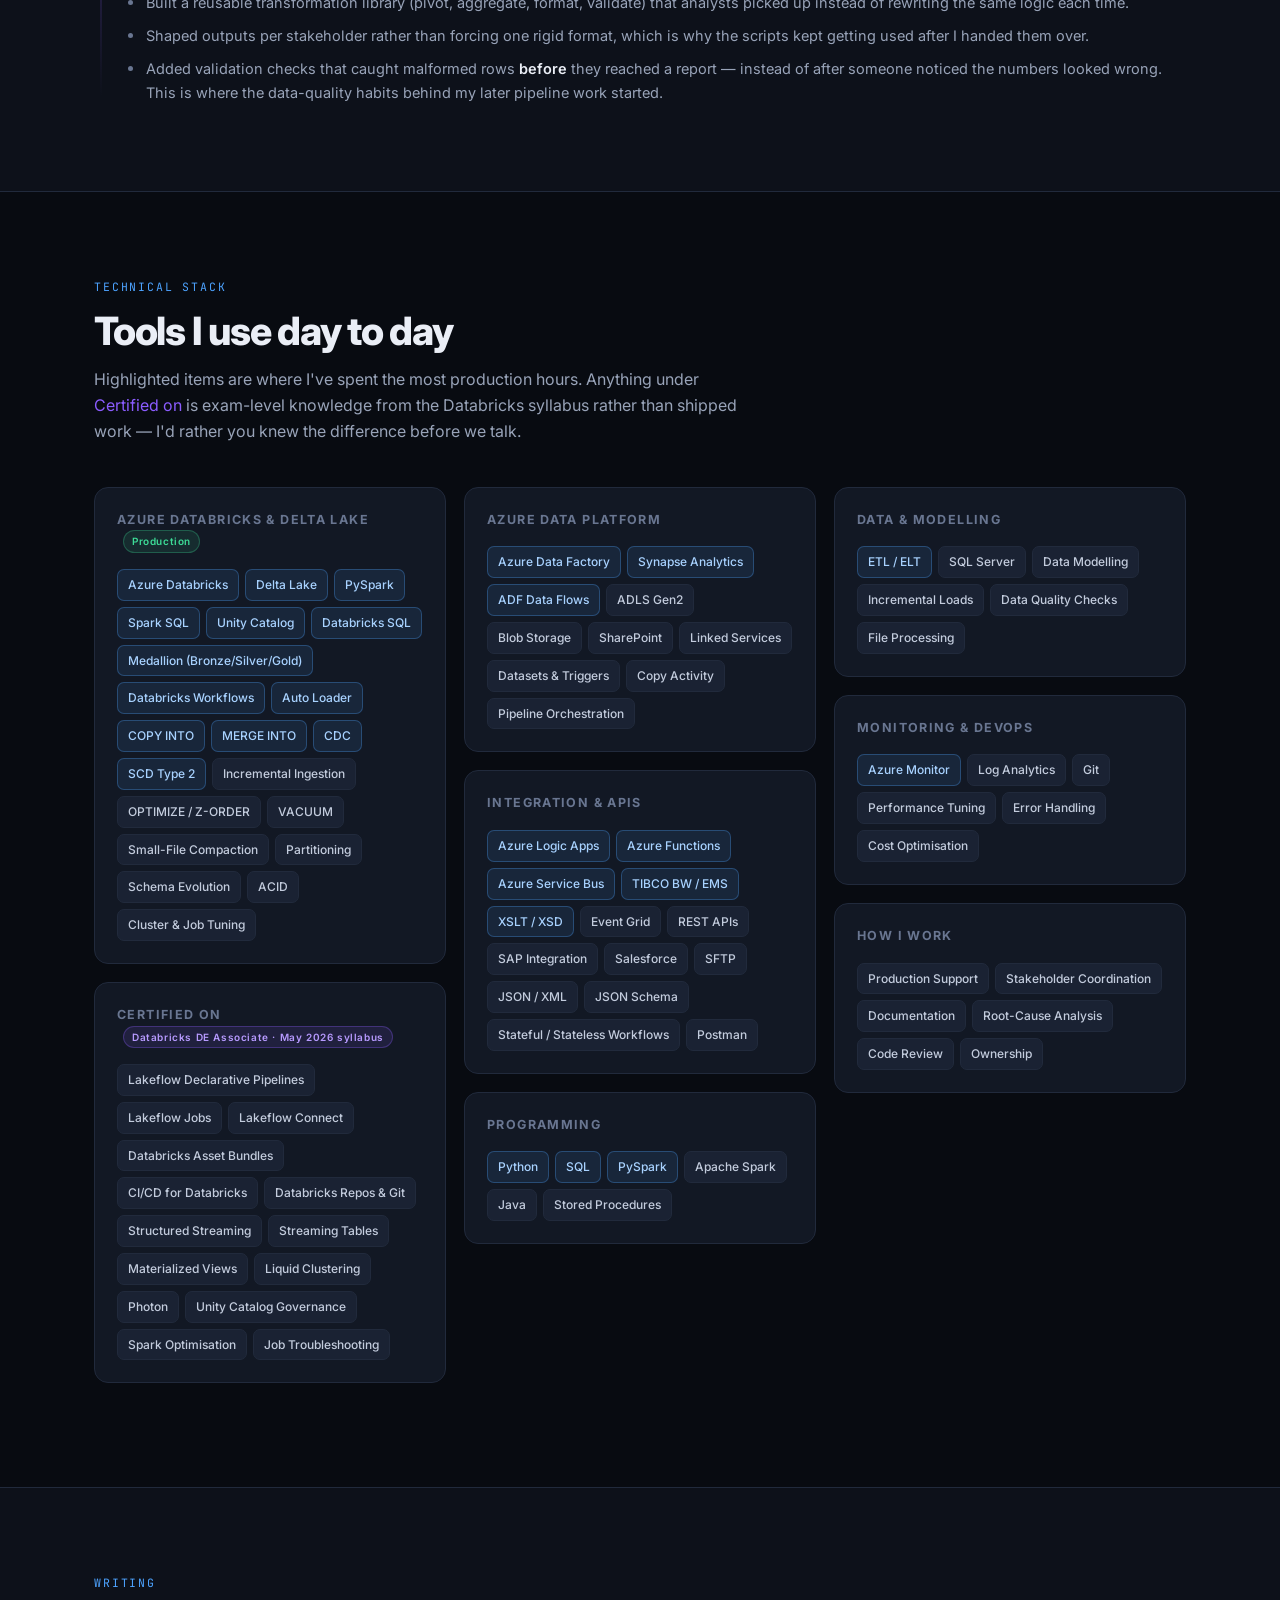
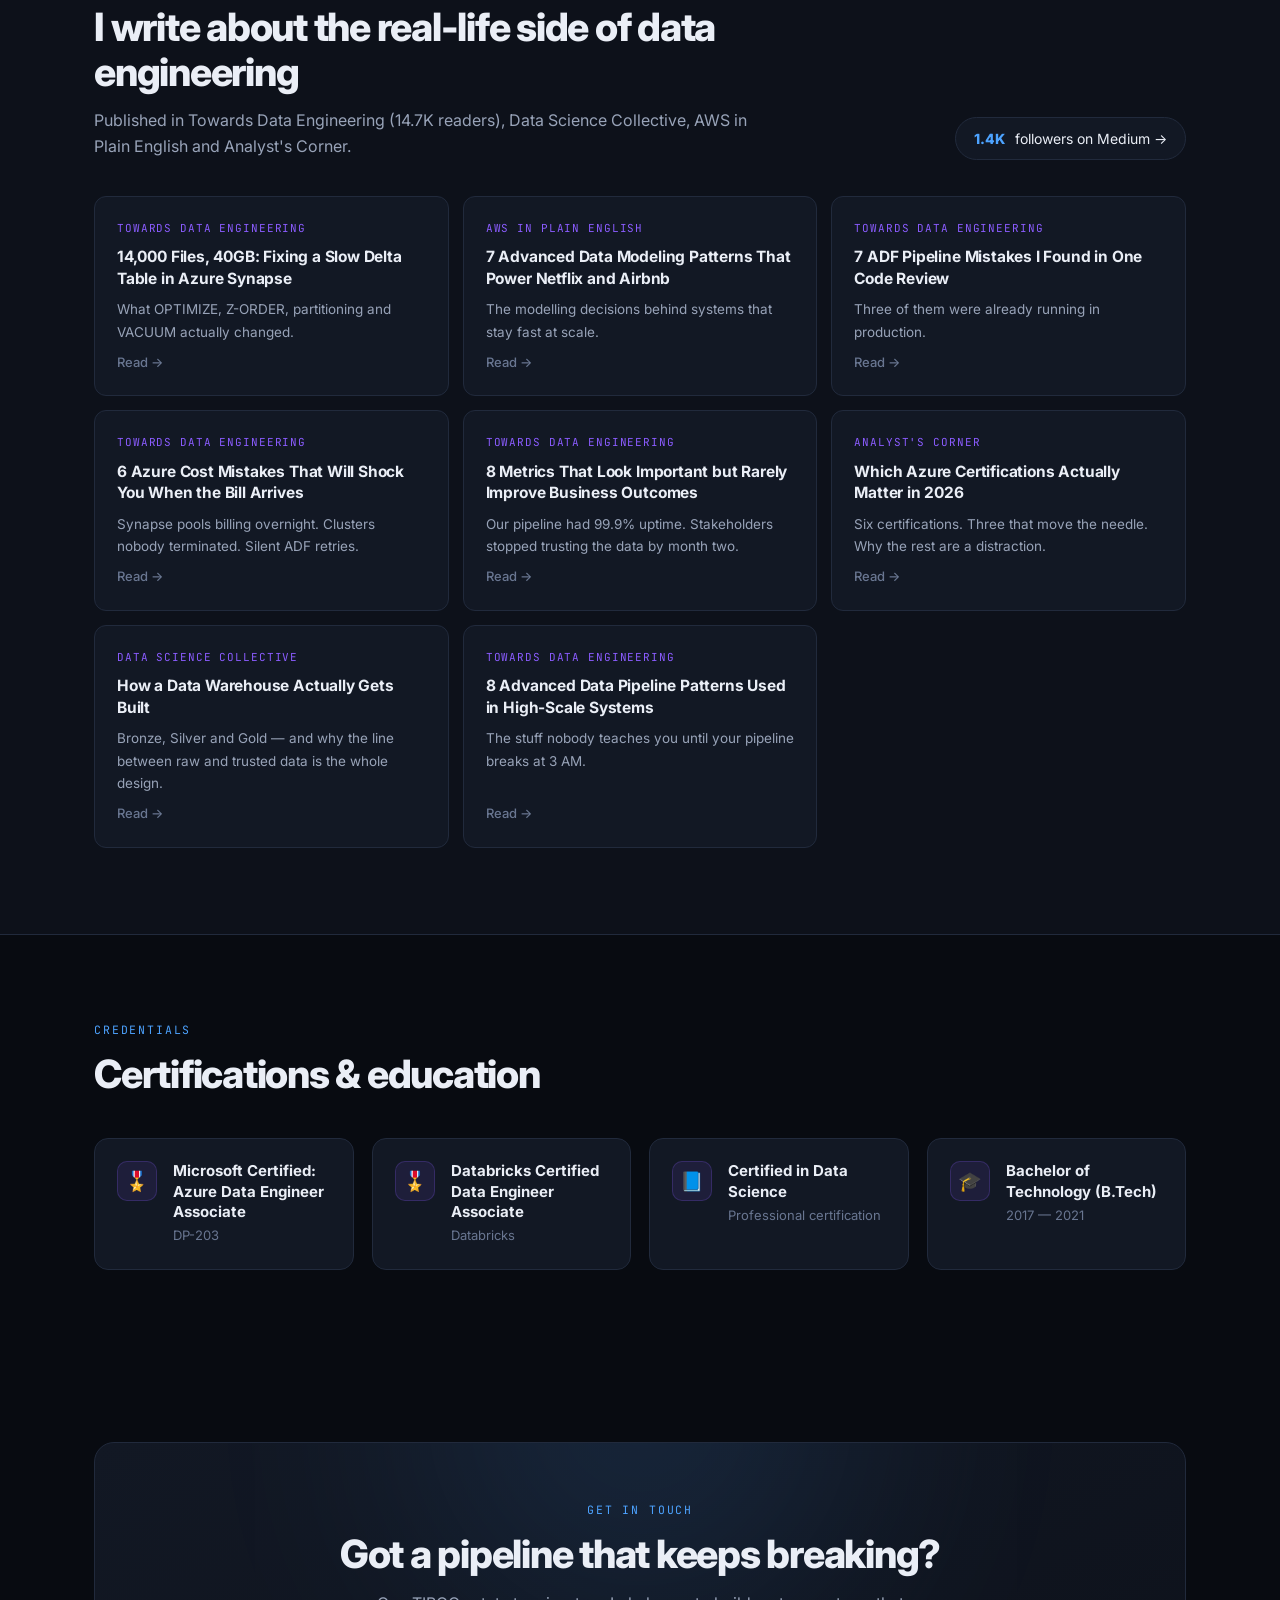
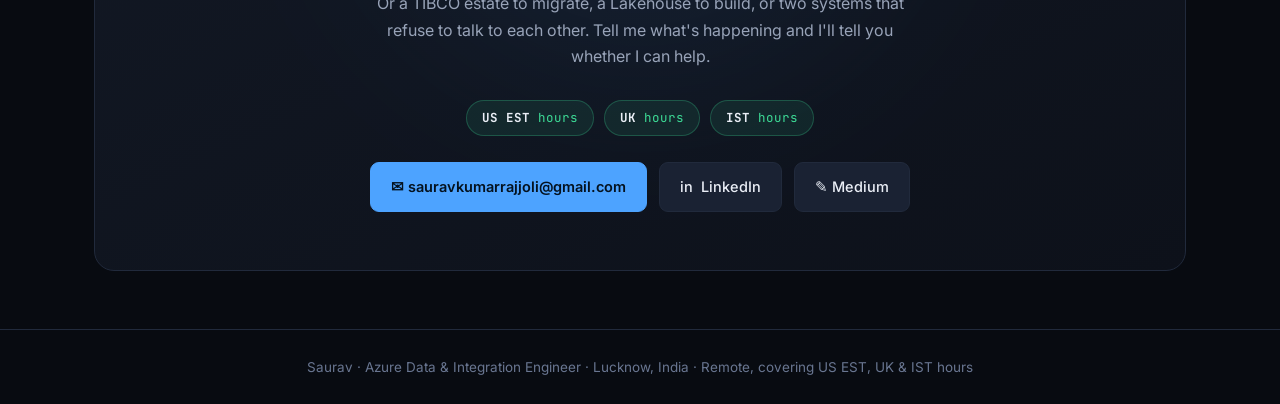
==== commit 314342f1: "Update fmt.Println to print 'Goodbye World'" ====
--- a/index.html
+++ b/index.html
@@ -1,1727 +1,891 @@
-<!doctype html>
+<!DOCTYPE html>
 <html lang="en">
-
-
-<!-- Mirrored from heyatanu.github.io/me/ by HTTrack Website Copier/3.x [XR&CO'2014], Mon, 26 Aug 2024 05:26:50 GMT -->
-<!-- Added by HTTrack --><meta http-equiv="content-type" content="text/html;charset=utf-8" /><!-- /Added by HTTrack -->
 <head>
-	<meta charset="utf-8">
-	<meta name="viewport" content="width=device-width, initial-scale=1, shrink-to-fit=no">
-	<meta name="description" content="Saurav Singh Sisodiya - Data Engineer with 3+ years of experience specializing in Azure ecosystem, data transformation, and cloud migration solutions">
-	<meta name="keywords" content="Data Engineer, Azure, Cloud Migration, ETL, Data Transformation, Portfolio">
-	<meta name="author" content="Saurav Singh Sisodiya">
-	
-	<!-- Open Graph / Social Media Meta Tags -->
-	<meta property="og:title" content="Saurav Singh Sisodiya | Data Engineer">
-	<meta property="og:description" content="Data Engineer with 3+ years of experience specializing in Azure ecosystem, data transformation, and cloud migration solutions">
-	<meta property="og:type" content="website">
-	<meta property="og:url" content="https://saurav-singh-sisodiya.github.io/">
-	
-	<!-- Favicon -->
-	<link rel="icon" href="images/project/logo.ico">
-	<link rel="apple-touch-icon" href="images/project/logo.png">
-	
-	<title>Saurav Singh Sisodiya | Data Engineer</title>
-	
-	<!-- CSS Files -->
-	<link rel="stylesheet" href="css/bootstrap.min.css">
-	<link rel="stylesheet" href="css/unicons.css">
-	<link rel="stylesheet" href="css/owl.carousel.min.css">
-	<link rel="stylesheet" href="css/owl.theme.default.min.css">
-	<link rel="stylesheet" href="css/ScrollBar.css">
-	<link rel="stylesheet" href="css/Timeline.css">
-	<link rel="stylesheet" href="css/Loader.css">
-	<link rel="stylesheet" href="css/font-awesome.min.css">
-	<link rel="stylesheet" href="css/custom.css">
-	
-	<!-- Preload critical resources -->
-	<link rel="preload" href="js/jquery-3.3.1.min.js" as="script">
-	<link rel="preload" href="css/bootstrap.min.css" as="style">
-	<link rel="preload" href="images/undraw/mainbanner.svg" as="image">
-	
-	<!-- Structured Data for SEO -->
-	<script type="application/ld+json">
-	{
-		"@context": "https://schema.org",
-		"@type": "Person",
-		"name": "Saurav Singh Sisodiya",
-		"jobTitle": "Data Engineer",
-		"description": "Data Engineer with 3+ years of experience specializing in Azure ecosystem, data transformation, and cloud migration solutions",
-		"url": "https://saurav-singh-sisodiya.github.io/",
-		"sameAs": [
-			"https://www.linkedin.com/in/saurav-singh-sisodiya-3197a1a5/",
-			"https://github.com/saurav-singh-sisodiya"
-		],
-		"knowsAbout": [
-			"Data Engineering",
-			"Azure Data Factory",
-			"ETL Processes",
-			"Cloud Migration",
-			"Data Warehousing"
-		]
-	}
-	</script>
-	<script type="application/ld+json">
-	{
-		"@context": "https://schema.org",
-		"@type": "WebSite",
-		"url": "https://saurav-singh-sisodiya.github.io/",
-		"name": "Saurav Singh Sisodiya | Data Engineer Portfolio",
-		"description": "Professional portfolio of Saurav Singh Sisodiya, a Data Engineer with expertise in Azure and data transformation solutions."
-	}
-	</script>
-	
-	<!-- MAIN STYLE -->
-	<link rel="stylesheet" href="css/Timeline.css">
-	<link rel="stylesheet" href="css/Loader.css">
-	<link rel="stylesheet" href="../../cdnjs.cloudflare.com/ajax/libs/font-awesome/4.7.0/css/font-awesome.min.css">
-	<link rel="stylesheet" href="css/font-awesome.min.css">
-	
-	<!-- Additional styles for the theme toggle -->
-	<style>
-		/* Additional styles for the theme toggle on mobile */
-		@media (max-width: 991px) {
-			/* Ensure the theme toggle is properly styled on mobile */
-			.navbar-nav.ml-auto {
-				margin-top: 15px;
-				margin-bottom: 5px;
-			}
-			
-			.color-mode {
-				display: flex;
-				align-items: center;
-				justify-content: center;
-				padding: 12px 15px;
-				margin: 5px 0;
-				border-radius: 8px;
-				background-color: rgba(77, 184, 255, 0.15);
-				transition: all 0.3s ease;
-				border: 1px solid rgba(77, 184, 255, 0.3);
-				cursor: pointer;
-			}
-			
-			.dark-mode .color-mode {
-				background-color: rgba(77, 184, 255, 0.25);
-				border: 1px solid rgba(77, 184, 255, 0.5);
-			}
-			
-			.toggle-text {
-				margin-left: 8px;
-				font-size: 16px;
-				font-weight: 500;
-			}
-			
-			/* Ensure the toggle text is visible on mobile */
-			.d-lg-none.toggle-text {
-				display: inline-block !important;
-			}
-		}
-	</style>
+<meta charset="UTF-8">
+<meta name="viewport" content="width=device-width, initial-scale=1.0">
+<title>Saurav — Azure Integration &amp; Data Engineer</title>
+<meta name="description" content="Azure Integration and Data Engineer. 5+ years delivering TIBCO-to-Azure migrations, SFTP cutovers, ETL/ELT pipelines and Lakehouse platforms for Genting Casino UK, P&G, Sephora US and Nestlé US. DP-203 and Databricks certified. Remote, working US EST, UK and IST hours.">
+<meta property="og:title" content="Saurav — Azure Integration & Data Engineer">
+<meta property="og:description" content="TIBCO-to-Azure migrations, SFTP cutovers and Azure data platforms for Genting Casino UK, P&G, Sephora US and Nestlé US.">
+<meta property="og:type" content="website">
+
+<link rel="preconnect" href="https://fonts.googleapis.com">
+<link rel="preconnect" href="https://fonts.gstatic.com" crossorigin>
+<link href="https://fonts.googleapis.com/css2?family=Inter:wght@400;500;600;700;800;900&family=JetBrains+Mono:wght@400;500&display=swap" rel="stylesheet">
+
+<style>
+:root{
+  --bg:#080b11;
+  --bg-2:#0d111a;
+  --card:#121824;
+  --card-hi:#1a2233;
+  --line:#212a3c;
+  --line-hi:#33415e;
+  --text:#eaeef6;
+  --muted:#98a3b8;
+  --dim:#697691;
+  --accent:#4da3ff;
+  --accent-2:#8b5cff;
+  --green:#3ddc97;
+  --amber:#ffb347;
+  --radius:14px;
+  --max:1140px;
+}
+*{box-sizing:border-box;margin:0;padding:0}
+html{scroll-behavior:smooth;scroll-padding-top:84px}
+body{
+  background:var(--bg);color:var(--text);
+  font-family:'Inter',-apple-system,BlinkMacSystemFont,'Segoe UI',sans-serif;
+  line-height:1.65;-webkit-font-smoothing:antialiased;overflow-x:hidden;
+}
+a{color:inherit;text-decoration:none}
+.wrap{max-width:var(--max);margin:0 auto;padding:0 24px}
+::selection{background:rgba(77,163,255,.3)}
+
+/* subtle grid backdrop */
+body::before{
+  content:'';position:fixed;inset:0;z-index:0;pointer-events:none;opacity:.4;
+  background-image:linear-gradient(var(--line) 1px,transparent 1px),linear-gradient(90deg,var(--line) 1px,transparent 1px);
+  background-size:64px 64px;
+  mask-image:radial-gradient(ellipse 80% 50% at 50% 0%,#000 30%,transparent 75%);
+  -webkit-mask-image:radial-gradient(ellipse 80% 50% at 50% 0%,#000 30%,transparent 75%);
+}
+nav,header,section,footer{position:relative;z-index:1}
+
+/* ---------- NAV ---------- */
+nav{position:fixed;top:0;left:0;right:0;z-index:100;background:rgba(8,11,17,.8);backdrop-filter:blur(16px);border-bottom:1px solid transparent;transition:border-color .25s}
+nav.scrolled{border-bottom-color:var(--line)}
+.nav-in{max-width:var(--max);margin:0 auto;padding:15px 24px;display:flex;align-items:center;justify-content:space-between}
+.brand{font-weight:800;letter-spacing:-.025em;font-size:15.5px}
+.brand span{color:var(--accent)}
+.nav-links{display:flex;gap:26px;align-items:center}
+.nav-links a{font-size:14px;color:var(--muted);font-weight:500;transition:color .2s}
+.nav-links a:hover{color:var(--text)}
+.nav-cta{background:var(--accent);color:#04121f !important;font-weight:600;padding:9px 18px;border-radius:8px;font-size:14px;transition:transform .2s,background .2s}
+.nav-cta:hover{background:#6db6ff;transform:translateY(-1px)}
+.burger{display:none;background:none;border:0;color:var(--text);font-size:22px;cursor:pointer;padding:4px}
+
+/* ---------- HERO ---------- */
+header{padding:146px 0 76px;overflow:hidden}
+.glow{position:absolute;border-radius:50%;filter:blur(130px);pointer-events:none}
+.glow.a{width:560px;height:560px;background:var(--accent);top:-220px;right:-120px;opacity:.2}
+.glow.b{width:440px;height:440px;background:var(--accent-2);bottom:-220px;left:-160px;opacity:.15}
+.hero-in{max-width:880px}
+.badge{display:inline-flex;align-items:center;gap:8px;background:rgba(61,220,151,.09);border:1px solid rgba(61,220,151,.26);color:var(--green);font-size:13px;font-weight:500;padding:6px 14px;border-radius:100px;margin-bottom:26px}
+.dot{width:7px;height:7px;border-radius:50%;background:var(--green);animation:pulse 2.2s infinite}
+@keyframes pulse{0%{box-shadow:0 0 0 0 rgba(61,220,151,.6)}70%{box-shadow:0 0 0 8px rgba(61,220,151,0)}100%{box-shadow:0 0 0 0 rgba(61,220,151,0)}}
+.role{font-family:'JetBrains Mono',monospace;font-size:13.5px;color:var(--accent);margin-bottom:20px}
+h1{font-size:clamp(38px,6.2vw,66px);line-height:1.06;font-weight:800;letter-spacing:-.04em;margin-bottom:20px}
+h1 em{font-style:normal;background:linear-gradient(100deg,var(--accent),var(--accent-2));-webkit-background-clip:text;background-clip:text;-webkit-text-fill-color:transparent}
+.lede{font-size:clamp(16px,2vw,19px);color:var(--muted);max-width:680px;margin-bottom:34px}
+.lede strong{color:var(--text);font-weight:600}
+.btns{display:flex;gap:13px;flex-wrap:wrap;margin-bottom:52px}
+.btn{display:inline-flex;align-items:center;gap:9px;padding:13px 26px;border-radius:9px;font-weight:600;font-size:15px;transition:transform .2s,background .2s,border-color .2s}
+.btn-p{background:var(--accent);color:#04121f}
+.btn-p:hover{background:#6db6ff;transform:translateY(-2px)}
+.btn-s{background:transparent;border:1px solid var(--line);color:var(--text)}
+.btn-s:hover{border-color:var(--line-hi);background:var(--card);transform:translateY(-2px)}
+/* ---------- DUAL TRACK ---------- */
+.tracks{display:grid;grid-template-columns:1fr 1fr;gap:16px;margin-bottom:44px}
+.track{
+  display:block;background:var(--card);border:1px solid var(--line);border-radius:var(--radius);
+  padding:24px 22px;transition:transform .25s,border-color .25s,background .25s;
+}
+.track:hover{transform:translateY(-4px);border-color:var(--line-hi);background:var(--card-hi)}
+.track-lbl{
+  font-family:'JetBrains Mono',monospace;font-size:11px;text-transform:uppercase;
+  letter-spacing:.14em;display:block;margin-bottom:9px;
+}
+.track:nth-child(1) .track-lbl{color:var(--accent)}
+.track:nth-child(2) .track-lbl{color:var(--accent-2)}
+.track h3{font-size:17px;font-weight:700;letter-spacing:-.018em;margin-bottom:9px}
+.track p{font-size:14px;color:var(--muted);margin-bottom:13px}
+.track .seen{
+  font-family:'JetBrains Mono',monospace;font-size:11.5px;color:var(--dim);
+  border-top:1px solid var(--line);padding-top:11px;display:block;
+}
+.track:hover .seen{color:var(--text)}
+@media(max-width:820px){.tracks{grid-template-columns:1fr}}
+
+.stats{display:grid;grid-template-columns:repeat(auto-fit,minmax(148px,1fr));gap:1px;background:var(--line);border:1px solid var(--line);border-radius:var(--radius);overflow:hidden}
+.stat{background:var(--bg-2);padding:22px 20px}
+.stat b{display:block;font-size:27px;font-weight:800;letter-spacing:-.025em;margin-bottom:1px}
+.stat span{font-size:12.5px;color:var(--dim)}
+
+/* ---------- CLIENTS ---------- */
+.clients{border-block:1px solid var(--line);background:var(--bg-2);padding:34px 0}
+.clients-lbl{font-family:'JetBrains Mono',monospace;font-size:11.5px;text-transform:uppercase;letter-spacing:.16em;color:var(--dim);text-align:center;margin-bottom:22px}
+.logos{display:flex;flex-wrap:wrap;justify-content:center;gap:12px}
+.logo{
+  display:flex;flex-direction:column;align-items:center;gap:2px;
+  padding:12px 22px;border:1px solid var(--line);border-radius:11px;background:var(--card);
+  transition:border-color .25s,transform .25s;
+}
+.logo:hover{border-color:var(--line-hi);transform:translateY(-3px)}
+.logo b{font-size:16px;font-weight:800;letter-spacing:-.02em;color:#dbe3f0}
+.logo i{font-style:normal;font-size:11px;color:var(--dim);font-family:'JetBrains Mono',monospace}
+
+/* ---------- SECTIONS ---------- */
+section{padding:86px 0}
+.alt{background:var(--bg-2);border-block:1px solid var(--line)}
+.sec-head{margin-bottom:42px;max-width:660px}
+.kicker{font-family:'JetBrains Mono',monospace;font-size:11.5px;color:var(--accent);text-transform:uppercase;letter-spacing:.16em;margin-bottom:12px;display:block}
+h2{font-size:clamp(27px,3.7vw,39px);font-weight:800;letter-spacing:-.032em;line-height:1.15;margin-bottom:12px}
+.sec-sub{color:var(--muted);font-size:16px}
+
+/* ---------- SERVICES ---------- */
+.grid-4{display:grid;grid-template-columns:repeat(auto-fit,minmax(250px,1fr));gap:18px}
+.svc{background:var(--card);border:1px solid var(--line);border-radius:var(--radius);padding:26px 24px;transition:transform .25s,border-color .25s,background .25s}
+.svc:hover{transform:translateY(-4px);border-color:var(--line-hi);background:var(--card-hi)}
+.ico{width:40px;height:40px;border-radius:10px;display:grid;place-items:center;background:rgba(77,163,255,.1);border:1px solid rgba(77,163,255,.2);margin-bottom:16px;font-size:19px}
+.svc h3{font-size:16px;font-weight:700;margin-bottom:8px;letter-spacing:-.012em}
+.svc p{font-size:14.5px;color:var(--muted)}
+
+/* ---------- SKILLS ---------- */
+/* multi-column so cards pack by height instead of stretching to the tallest in a row */
+.skill-grid{column-count:3;column-gap:18px}
+@media(max-width:1000px){.skill-grid{column-count:2}}
+@media(max-width:660px){.skill-grid{column-count:1}}
+.skill-card{
+  background:var(--card);border:1px solid var(--line);border-radius:var(--radius);padding:22px;
+  break-inside:avoid;-webkit-column-break-inside:avoid;page-break-inside:avoid;
+  display:inline-block;width:100%;margin-bottom:18px;
+}
+.skill-card h3{font-size:12.5px;font-weight:700;text-transform:uppercase;letter-spacing:.11em;color:var(--dim);margin-bottom:16px}
+.lvl{
+  display:inline-block;font-size:10px;font-weight:600;letter-spacing:.06em;
+  padding:2px 8px;border-radius:100px;margin-left:6px;vertical-align:middle;
+  background:rgba(139,92,255,.12);border:1px solid rgba(139,92,255,.3);color:#b79aff;text-transform:none;
+}
+.skill-card:first-child .lvl{background:rgba(61,220,151,.1);border-color:rgba(61,220,151,.28);color:var(--green)}
+.tags{display:flex;flex-wrap:wrap;gap:6px}
+.tag{font-size:12px;font-weight:500;padding:5px 10px;border-radius:7px;background:var(--card-hi);border:1px solid var(--line);color:#c3ccdd;transition:border-color .2s,color .2s;white-space:nowrap}
+.tag:hover{border-color:var(--accent);color:var(--text)}
+.tag.hot{background:rgba(77,163,255,.1);border-color:rgba(77,163,255,.3);color:#a8d2ff}
+
+/* ---------- TIMELINE ---------- */
+.tl{position:relative;padding-left:32px}
+.tl::before{content:'';position:absolute;left:6px;top:8px;bottom:8px;width:2px;background:linear-gradient(var(--accent),var(--accent-2),transparent)}
+.job{position:relative;padding-bottom:44px}
+.job:last-child{padding-bottom:0}
+.job::before{content:'';position:absolute;left:-32px;top:7px;width:14px;height:14px;border-radius:50%;background:var(--bg);border:3px solid var(--accent)}
+.job-top{display:flex;flex-wrap:wrap;gap:10px;align-items:baseline;justify-content:space-between;margin-bottom:4px}
+.job h3{font-size:19px;font-weight:700;letter-spacing:-.018em}
+.when{font-family:'JetBrains Mono',monospace;font-size:12.5px;color:var(--dim);white-space:nowrap}
+.where{font-size:14.5px;color:var(--accent);font-weight:500;margin-bottom:14px}
+.job ul{list-style:none;display:grid;gap:9px}
+.job li{position:relative;padding-left:20px;font-size:14.5px;color:var(--muted)}
+.job li::before{content:'';position:absolute;left:2px;top:9px;width:5px;height:5px;border-radius:50%;background:var(--dim)}
+.job li b{color:var(--text);font-weight:600}
+
+/* ---------- PROJECTS ---------- */
+.proj-grid{display:grid;grid-template-columns:repeat(auto-fit,minmax(325px,1fr));gap:18px}
+.proj{background:var(--card);border:1px solid var(--line);border-radius:var(--radius);padding:28px 26px;transition:transform .25s,border-color .25s;display:flex;flex-direction:column}
+.proj:hover{transform:translateY(-4px);border-color:var(--line-hi)}
+.proj-top{display:flex;align-items:center;justify-content:space-between;margin-bottom:12px}
+.proj-num{font-family:'JetBrains Mono',monospace;font-size:12px;color:var(--accent)}
+.chip{font-size:11px;font-family:'JetBrains Mono',monospace;padding:3px 9px;border-radius:100px;background:rgba(255,179,71,.1);border:1px solid rgba(255,179,71,.25);color:var(--amber)}
+.proj h3{font-size:18px;font-weight:700;margin-bottom:10px;letter-spacing:-.018em}
+.proj p{font-size:14.5px;color:var(--muted);margin-bottom:13px}
+.proj p:last-of-type{margin-bottom:20px}
+.proj .stack{margin-top:auto}
+.stack{display:flex;flex-wrap:wrap;gap:7px}
+.stack span{font-family:'JetBrains Mono',monospace;font-size:11.5px;padding:4px 9px;border-radius:6px;background:var(--bg-2);border:1px solid var(--line);color:var(--dim)}
+
+/* ---------- TESTIMONIALS ---------- */
+.quotes{display:grid;grid-template-columns:repeat(auto-fit,minmax(300px,1fr));gap:18px}
+.quote{
+  background:var(--card);border:1px solid var(--line);border-radius:var(--radius);
+  padding:26px 24px;position:relative;overflow:hidden;
+  transition:transform .25s,border-color .25s;
+}
+.quote:hover{transform:translateY(-4px);border-color:var(--line-hi)}
+.quote::before{
+  content:'\201C';position:absolute;top:2px;right:18px;
+  font:700 76px/1 Georgia,serif;color:var(--line);pointer-events:none;
+}
+.quote p{font-size:14.5px;color:var(--muted);margin-bottom:18px;position:relative;z-index:1}
+.quote p + p{margin-top:-8px}
+.who{border-top:1px solid var(--line);padding-top:14px;display:flex;flex-direction:column;gap:3px}
+.who b{font-size:14.5px;font-weight:700;letter-spacing:-.01em}
+.who span{font-size:12.5px;color:var(--dim);line-height:1.45}
+.who i{
+  font-style:normal;font-size:11px;color:var(--accent);
+  font-family:'JetBrains Mono',monospace;text-transform:uppercase;letter-spacing:.07em;margin-top:3px;
+}
+
+/* ---------- WRITING ---------- */
+.write-head{display:flex;flex-wrap:wrap;gap:20px;align-items:flex-end;justify-content:space-between;margin-bottom:36px}
+.follow-pill{display:inline-flex;align-items:center;gap:10px;background:var(--card);border:1px solid var(--line);border-radius:100px;padding:9px 18px;font-size:14px;white-space:nowrap}
+.follow-pill b{font-weight:800;color:var(--accent)}
+.posts{display:grid;grid-template-columns:repeat(auto-fit,minmax(310px,1fr));gap:14px}
+.post{
+  background:var(--card);border:1px solid var(--line);border-radius:12px;padding:22px;
+  display:flex;flex-direction:column;gap:9px;transition:transform .22s,border-color .22s,background .22s;
+}
+.post:hover{transform:translateY(-3px);border-color:var(--accent);background:var(--card-hi)}
+.pub{font-family:'JetBrains Mono',monospace;font-size:11px;color:var(--accent-2);text-transform:uppercase;letter-spacing:.08em}
+.post h3{font-size:15.5px;font-weight:700;line-height:1.4;letter-spacing:-.012em}
+.post p{font-size:13.5px;color:var(--muted)}
+.post .go{margin-top:auto;font-size:13px;color:var(--dim);font-weight:500}
+.post:hover .go{color:var(--accent)}
+
+/* ---------- CERTS ---------- */
+.cert-grid{display:grid;grid-template-columns:repeat(auto-fit,minmax(255px,1fr));gap:18px}
+.cert{display:flex;gap:16px;align-items:flex-start;background:var(--card);border:1px solid var(--line);border-radius:var(--radius);padding:22px}
+.cert .ico{margin-bottom:0;flex-shrink:0;background:rgba(139,92,255,.1);border-color:rgba(139,92,255,.22)}
+.cert h3{font-size:15px;font-weight:700;margin-bottom:3px;line-height:1.35}
+.cert p{font-size:13px;color:var(--dim)}
+
+/* ---------- CONTACT ---------- */
+#contact{padding-bottom:58px}
+.cta-box{background:linear-gradient(155deg,var(--card),var(--bg-2));border:1px solid var(--line);border-radius:20px;padding:clamp(32px,5vw,58px);text-align:center;position:relative;overflow:hidden}
+.cta-box .glow{width:420px;height:420px;background:var(--accent);top:-240px;left:50%;transform:translateX(-50%);opacity:.13}
+.cta-in{position:relative;z-index:2}
+.cta-box h2{margin-bottom:14px}
+.cta-in > p{color:var(--muted);max-width:540px;margin:0 auto 30px;font-size:16px}
+.tz{display:flex;gap:10px;justify-content:center;flex-wrap:wrap;margin:0 auto 26px}
+.tz span{
+  font-family:'JetBrains Mono',monospace;font-size:12.5px;padding:7px 15px;border-radius:100px;
+  background:rgba(61,220,151,.09);border:1px solid rgba(61,220,151,.26);color:var(--green);
+}
+.tz span b{color:var(--text);font-weight:700}
+.contact-links{display:flex;gap:12px;justify-content:center;flex-wrap:wrap}
+.cl{display:inline-flex;align-items:center;gap:9px;padding:12px 20px;border-radius:9px;background:var(--card-hi);border:1px solid var(--line);font-size:14.5px;font-weight:500;transition:transform .2s,border-color .2s}
+.cl:hover{transform:translateY(-2px);border-color:var(--accent)}
+.cl.primary{background:var(--accent);color:#04121f;border-color:var(--accent);font-weight:600}
+.cl.primary:hover{background:#6db6ff}
+
+footer{border-top:1px solid var(--line);padding:26px 0;text-align:center;color:var(--dim);font-size:13.5px}
+
+/* ---------- REVEAL ---------- */
+.rv{opacity:0;transform:translateY(22px);transition:opacity .6s ease,transform .6s ease}
+.rv.in{opacity:1;transform:none}
+
+/* ---------- RESPONSIVE ---------- */
+@media(max-width:820px){
+  .burger{display:block}
+  .nav-links{position:absolute;top:100%;left:0;right:0;flex-direction:column;align-items:stretch;gap:0;background:var(--bg-2);border-bottom:1px solid var(--line);padding:8px 24px 18px;display:none}
+  .nav-links.open{display:flex}
+  .nav-links a{padding:12px 0;border-bottom:1px solid var(--line)}
+  .nav-links .nav-cta{text-align:center;margin-top:12px;border-bottom:0}
+  header{padding:118px 0 64px}
+  section{padding:62px 0}
+}
+@media(prefers-reduced-motion:reduce){
+  *{animation:none !important;transition:none !important}
+  .rv{opacity:1;transform:none}
+}
+
+/* ---------- PRINT / PDF ---------- */
+@page{size:A4;margin:14mm 13mm}
+@media print{
+  :root{
+    --bg:#fff;--bg-2:#fff;--card:#fff;--card-hi:#f6f8fb;
+    --line:#d6dde8;--line-hi:#b6c0d0;
+    --text:#0f1729;--muted:#39445a;--dim:#5d6a83;
+    --accent:#1358c8;--accent-2:#5a2fc2;--green:#0f8a55;--amber:#a35b00;
+  }
+  body{
+    background:#fff;color:var(--text);font-size:10pt;line-height:1.45;
+    font-family:'Lato','DejaVu Sans',sans-serif;
+  }
+  .role,.kicker,.when,.stack span,.pub,.logo i,.proj-num,.chip{font-family:'DejaVu Sans Mono',monospace;}
+  body::before{display:none}
+  nav,.burger,.btns,.glow,.ico{display:none !important}
+  .rv{opacity:1 !important;transform:none !important}
+  a{color:var(--accent);text-decoration:none}
+  header{padding:0 0 14px}
+  .wrap{padding:0;max-width:100%}
+  h1{font-size:26pt;letter-spacing:-.03em;margin-bottom:10px}
+  h1 em{-webkit-text-fill-color:currentColor;background:none;color:var(--accent)}
+  h2{font-size:15pt;margin-bottom:8px}
+  .lede{font-size:11pt;margin-bottom:16px;max-width:100%}
+  .role{font-size:9pt;margin-bottom:12px}
+  .badge{margin-bottom:14px;font-size:9pt}
+  section{padding:12px 0}
+  .alt{border-block:0}
+  .sec-head{margin-bottom:12px}
+  .sec-sub{font-size:9.5pt}
+  .clients{padding:10px 0;border-block:0}
+  .cert{align-items:center}
+  .stats,.logo,.svc,.skill-card,.cert,.proj,.post,.job,.cta-box{
+    break-inside:avoid;page-break-inside:avoid;
+  }
+  .svc,.skill-card,.cert,.proj,.post,.logo,.stat{border-color:var(--line);background:#fff}
+  .svc:hover,.proj:hover,.post:hover{transform:none}
+  /* WeasyPrint collapses auto-fit grids — pin explicit columns */
+  .stats{grid-template-columns:repeat(4,1fr)}
+  .tracks{grid-template-columns:1fr 1fr;gap:8px;margin-bottom:16px}
+  .track{padding:12px;break-inside:avoid}
+  .track:hover{transform:none}
+  .track h3{font-size:11pt}
+  .track p{font-size:9pt;margin-bottom:9px}
+  .track .seen{font-size:8pt}
+  .grid-4,.proj-grid,.posts,.cert-grid,.quotes{grid-template-columns:repeat(2,1fr)}
+  .grid-4,.proj-grid,.posts,.cert-grid,.quotes{gap:8px}
+  .skill-grid{column-count:2;column-gap:8px}
+  .skill-card{margin-bottom:8px;padding:11px}
+  .quote{break-inside:avoid;page-break-inside:avoid;padding:12px}
+  .quote:hover{transform:none}
+  .quote::before{font-size:48px;color:var(--line)}
+  .quote p{font-size:9.5pt;margin-bottom:10px}
+  .who b{font-size:10.5pt}
+  .who span{font-size:8.5pt}
+  .who i{font-size:8pt}
+  /* flex cards overlap in print — fall back to block flow */
+  .proj,.post{display:block}
+  .proj p,.post p{flex:none;margin-bottom:9px}
+  .job-top{display:block}
+  .when{float:right;margin-left:12px}
+  .logo b{color:var(--text)}
+  .tag{color:var(--muted);background:#f6f8fb}
+  .lvl{background:#fff;border-color:var(--line);color:var(--accent-2);font-size:7.5pt}
+  .skill-card:first-child .lvl{background:#fff;border-color:var(--line);color:var(--green)}
+  .tag.hot{color:var(--accent);background:#eef4ff;border-color:#c3d8f7}
+  .stat b{font-size:16pt}
+  .stat{padding:10px}
+  .svc,.skill-card,.cert,.proj{padding:11px}
+  .post{padding:10px}
+  .post h3{font-size:10.5pt}
+  .post p{font-size:9pt}
+  .svc p,.proj p{font-size:9.5pt}
+  .tag{font-size:8.5pt;padding:3px 8px}
+  .stack span{font-size:8pt}
+  .tl{padding-left:22px}
+  .job{padding-bottom:14px}
+  .job h3{font-size:12pt}
+  .job::before{background:#fff}
+  .job li{font-size:10pt}
+  .cta-box{padding:22px;background:#f6f8fb}
+  .cl,.cl.primary{background:#fff;color:var(--accent);border-color:var(--line)}
+  .tz{margin-bottom:14px}
+  .tz span{background:#fff;border-color:var(--line);color:var(--green);font-size:9pt}
+  .badge{background:#fff;border-color:var(--line);color:var(--green)}
+  footer{border-top:1px solid var(--line);padding:12px 0;font-size:9pt}
+  #writing,#projects,#experience,#certs{page-break-before:auto}
+}
+</style>
 </head>
-
-
-
-	
-
-<body onload="document.getElementById('popular').click()">
-	<div class="open">
-		<div class="layer"></div>
-		<div class="layer"><h3>Fetching .. </h3></div>
-	</div>
-	<!-- MENU -->
-	<nav class="navbar navbar-expand-lg navbar-light" aria-label="Main navigation">
-		<div class="container">
-			<!-- Brand/logo on the left -->
-			<a class="navbar-brand" href="index.html" aria-label="Saurav's Portfolio Homepage"><i class='uil uil-user' aria-hidden="true"></i> Saurav</a>
-			
-			<!-- Hamburger menu for mobile -->
-			<button class="navbar-toggler" type="button" data-toggle="collapse" data-target="#navbarNav" 
-					aria-controls="navbarNav" aria-expanded="false" aria-label="Toggle navigation">
-				<span class="navbar-toggler-icon">
-					<span></span>
-				</span>
-			</button>
-			
-			<!-- Navbar content -->
-			<div class="collapse navbar-collapse" id="navbarNav">
-				<!-- Navigation links centered -->
-				<ul class="navbar-nav mx-auto">
-					<li class="nav-item"><a href="#about" class="nav-link"><span data-hover="About">About</span></a></li>
-					<li class="nav-item"><a href="#certificates" class="nav-link"><span data-hover="Certification">Certification</span></a></li>
-					<li class="nav-item"><a href="#Workexpr" class="nav-link"><span data-hover="Experience">Experience</span></a></li>
-					<li class="nav-item"><a href="#project" class="nav-link"><span data-hover="Projects">Projects</span></a></li>
-					<li class="nav-item"><a href="#skill" class="nav-link"><span data-hover="Skills">Skills</span></a></li>
-					<li class="nav-item"><a href="#contact" class="nav-link"><span data-hover="Contact">Contact</span></a></li>
-				</ul>
-				
-				<!-- Theme toggle on the right -->
-				<div class="navbar-nav ml-auto">
-					<div class="color-mode d-flex justify-content-center align-items-center" role="button" tabindex="0" aria-label="Toggle dark/light mode">
-						<i class="color-mode-icon" aria-hidden="true"></i>
-						<span class="theme-label">Theme</span>
-					</div>
-				</div>
-			</div>
-		</div>
-	</nav>
-	
-	<!-- ABOUT -->
-	<section class="about full-screen d-lg-flex justify-content-center align-items-center fade-in" id="about">
-		<div class="container">
-			<div class="row">
-				<div class="col-lg-7 col-md-12 col-12 d-flex align-items-center">
-					<div class="about-text"> 
-						<small class="small-text">Welcome to <span class="mobile-block">my portfolio </span></small>
-						<h1 class="animated animated-text">
-							<span class="mr-2">Hey, I'm</span>
-							<div class="animated-info">
-								<span class="animated-item">Tech Fan</span>
-								<span class="animated-item">Saurav</span>
-								<span class="animated-item">Data Engineer</span>
-							</div>
-						</h1>
-						<p>
-							A dedicated Data Engineer with 3+ years of experience specializing in enterprise-scale data transformation processes and cloud migration. My expertise spans the Azure ecosystem, where I've successfully migrated critical data workloads and implemented modern data architectures that have improved processing efficiency by 40-60% and reduced operational costs by 30%.
-						</p>
-						<div class="d-flex align-items-center mt-4"> 
-							<a target="_blank" rel="noreferrer noopener" href="Saurav Kumar (1).pdf" download class="btn mr-3 custom-btn" aria-label="Download Resume">
-								<i class='uil uil-file-alt' aria-hidden="true"></i> Download Resume
-							</a> 
-							<!-- LinkedIn Icon -->
-							<a href="https://www.linkedin.com/in/saurav-singh-sisodiya-3197a1a5/" target="_blank" rel="noreferrer noopener" aria-label="LinkedIn Profile">
-								<img width="40" class="lazy" data-src="images/logos/linkedin.webp" alt="LinkedIn" height="40" src="data:image/svg+xml,%3Csvg xmlns='http://www.w3.org/2000/svg' viewBox='0 0 40 40'%3E%3C/svg%3E">
-							</a>
-						</div>
-					</div>
-				</div>
-				<div class="col-lg-5 col-md-12 col-12">
-					<div class="about-image svg"> 
-						<img src="images/undraw/mainbanner.svg" 
-							 class="img-fluid"
-							 width="500" 
-							 height="400"
-							 alt="Data Engineer illustration"
-							 loading="lazy"> 
-					</div>
-				</div>
-			</div>
-		</div>
-	</section>
-	
-	
-<!-- CERTIFICATES -->
-<section class="resume py-5 d-lg-flex justify-content-center align-items-center fade-in" id="certificates">
-    <div class="container">
-        <h2 class="mb-4">Certified with,</h2>
-        <div class="row">
-            <div class="col-lg-3 col-6">
-                <a href="https://learn.microsoft.com/api/credentials/share/en-us/atanu/27538DCCA8FA84B5?sharingId=A87C04B3CA060F73" target="_blank" rel="noreferrer noopener" aria-label="Microsoft Azure Data Engineer Associate Certification">
-                    <img width="35%" src="images/certificates/microsoft-certified-associate-badge.svg" alt="Microsoft Certified: Azure Data Engineer Associate Badge">
-                </a>
-                <h5>Microsoft Certified: Azure Data Engineer Associate <a target="_blank" rel="noreferrer noopener" href="https://learn.microsoft.com/api/credentials/share/en-us/atanu/27538DCCA8FA84B5?sharingId=A87C04B3CA060F73" aria-label="Verify certification"><span aria-hidden="true">&#10004;</span><span class="sr-only">Verified</span></a></h5>
-            </div>
-        </div>
-    </div>
+<body>
+
+<nav id="nav">
+  <div class="nav-in">
+    <a href="#top" class="brand">SAURAV</a>
+    <button class="burger" id="burger" aria-label="Menu">☰</button>
+    <div class="nav-links" id="navLinks">
+      <a href="#services">Services</a>
+      <a href="#projects">Case Studies</a>
+      <a href="#testimonials">Testimonials</a>
+      <a href="#experience">Experience</a>
+      <a href="#writing">Writing</a>
+      <a href="#contact" class="nav-cta">Get in touch</a>
+    </div>
+  </div>
+</nav>
+
+<header id="top">
+  <div class="glow a"></div><div class="glow b"></div>
+  <div class="wrap hero-in">
+    <div class="badge"><span class="dot"></span> Open to contract and full-time work · Working US EST, UK &amp; IST hours</div>
+    <div class="role">Azure Integration Engineer  ·  Azure Data Engineer  ·  Lucknow, India</div>
+    <h1>I move enterprises off legacy integration platforms — <em>onto Azure, without dropping a file.</em></h1>
+    <p class="lede">
+      I migrated <strong>Genting Casino UK</strong> off TIBCO BusinessWorks and EMS onto Azure with functional parity,
+      and cut <strong>Sephora US</strong> over to replacement SFTP servers using a parallel branch so nothing was lost in transit.
+      On the data side: <strong>ADF, Databricks and Synapse</strong> pipelines into Delta Lake for <strong>Nestlé US</strong>
+      and <strong>P&amp;G</strong>, plus the Delta tuning that gets slow tables moving again.
+      Microsoft DP-203 and Databricks certified.
+    </p>
+    <div class="btns">
+      <a href="#contact" class="btn btn-p">Start a conversation →</a>
+      <a href="#projects" class="btn btn-s">See the work</a>
+    </div>
+    <div class="tracks">
+      <a href="#projects" class="track rv">
+        <span class="track-lbl">Hiring for integration?</span>
+        <h3>Azure Integration &amp; Migration</h3>
+        <p>TIBCO BusinessWorks and EMS estates moved onto Azure with functional parity. Logic Apps, Azure Functions, Service Bus, Event Grid, XSLT and XSD. SFTP and endpoint cutovers run in parallel so nothing drops.</p>
+        <span class="seen">Genting Casino UK · Sephora US →</span>
+      </a>
+      <a href="#projects" class="track rv">
+        <span class="track-lbl">Hiring for data engineering?</span>
+        <h3>Azure Data Engineering &amp; Databricks</h3>
+        <p>ADF, Databricks and Synapse pipelines feeding Delta Lake medallion layers with Unity Catalog governance. Plus Delta table performance work — small-file compaction, OPTIMIZE, Z-ORDER and partitioning.</p>
+        <span class="seen">Nestlé US · P&amp;G · DP-203 + Databricks certified →</span>
+      </a>
+    </div>
+    <div class="stats">
+      <div class="stat"><b>5+</b><span>Years on Azure</span></div>
+      <div class="stat"><b>5</b><span>Enterprise clients</span></div>
+      <div class="stat"><b>2</b><span>Cloud certifications</span></div>
+      <div class="stat"><b>1.4K</b><span>Medium followers</span></div>
+    </div>
+  </div>
+</header>
+
+<!-- ================= CLIENTS ================= -->
+<div class="clients">
+  <div class="wrap">
+    <div class="clients-lbl">Delivered for</div>
+    <div class="logos">
+      <div class="logo rv"><b>Genting Casino</b><i>United Kingdom</i></div>
+      <div class="logo rv"><b>P&amp;G</b><i>Mumbai · Hyderabad</i></div>
+      <div class="logo rv"><b>P&amp;G</b><i>Singapore</i></div>
+      <div class="logo rv"><b>Sephora</b><i>United States</i></div>
+      <div class="logo rv"><b>Nestlé</b><i>United States</i></div>
+    </div>
+  </div>
+</div>
+
+<!-- ================= SERVICES ================= -->
+<section id="services">
+  <div class="wrap">
+    <div class="sec-head rv">
+      <span class="kicker">What I do</span>
+      <h2>Four things I get hired for</h2>
+      <p class="sec-sub">Most engagements start with the first two and grow from there.</p>
+    </div>
+    <div class="grid-4">
+      <div class="svc rv">
+        <div class="ico">🔀</div>
+        <h3>Legacy Integration Migration</h3>
+        <p>Moving TIBCO BusinessWorks and EMS estates onto Azure without changing how anything behaves. XSD and XSLT carried across, EMS queues rebuilt on Service Bus, triggers on Event Grid.</p>
+      </div>
+      <div class="svc rv">
+        <div class="ico">🔗</div>
+        <h3>Server &amp; Endpoint Cutovers</h3>
+        <p>Decommissioning SFTP servers or endpoints that live workflows depend on. Parallel branches run old and new side by side until the legacy estate can be retired without dropped files.</p>
+      </div>
+      <div class="svc rv">
+        <div class="ico">⚙️</div>
+        <h3>Databricks &amp; Lakehouse Builds</h3>
+        <p>Medallion architecture on Delta Lake and ADLS Gen2 — Bronze, Silver and Gold layers with ACID transactions, schema evolution and Unity Catalog governance, orchestrated through ADF and Databricks Workflows.</p>
+      </div>
+      <div class="svc rv">
+        <div class="ico">🩺</div>
+        <h3>Delta &amp; Spark Performance</h3>
+        <p>Small-file compaction, OPTIMIZE and Z-ORDER, partitioning strategy and VACUUM policy. Plus Spark and SQL tuning, root-cause analysis on failed jobs, and monitoring that tells you what broke before the business does.</p>
+      </div>
+    </div>
+  </div>
 </section>
 
-
-<style>
-    /* CRITICAL FIX: Remove black background from entire page top */
-    body::before {
-        content: "";
-        position: fixed;
-        top: 0;
-        left: 0;
-        width: 100%;
-        height: 80px;
-        background-color: transparent !important;
-        z-index: 999;
+<!-- ================= PROJECTS ================= -->
+<section id="projects" class="alt">
+  <div class="wrap">
+    <div class="sec-head rv">
+      <span class="kicker">Selected work</span>
+      <h2>Projects</h2>
+      <p class="sec-sub">Client details kept general where the work sits under NDA.</p>
+    </div>
+    <div class="proj-grid">
+
+      <div class="proj rv">
+        <div class="proj-top"><span class="proj-num">01</span><span class="chip">Genting Casino UK</span></div>
+        <h3>TIBCO to Azure Migration</h3>
+        <p>Genting was paying heavily to keep TIBCO BusinessWorks and EMS licensed, so we moved the estate onto Azure. Every existing workflow had to behave identically after the move — same file movement, same transformations, same failure behaviour. I mapped each TIBCO capability to its Azure equivalent rather than redesigning: SFTP stayed SFTP, database connections stayed direct, EMS queues became Service Bus, and event triggers moved to Event Grid.</p>
+        <p>Most of the payloads were XML. I worked through the existing XSD schemas and XSLT transforms, reused them where they still held up, and wrote new XSLTs where the logic had to change. JSON flows were rebuilt the same way.</p>
+        <div class="stack"><span>TIBCO BW / EMS</span><span>Logic Apps</span><span>Azure Functions</span><span>Service Bus</span><span>Event Grid</span><span>XSLT</span><span>XSD</span><span>SFTP</span></div>
+      </div>
+
+      <div class="proj rv">
+        <div class="proj-top"><span class="proj-num">02</span><span class="chip">Sephora US</span></div>
+        <h3>SFTP Estate Migration with Parallel Cutover</h3>
+        <p>Sephora was decommissioning SFTP servers that a large part of their integration estate depended on. Instead of a hard switch, I built a parallel branch into each affected workflow — every payload still went to the legacy endpoint and was routed to the replacement at the same time, so both ran side by side until the old servers could be retired without risk of dropped files.</p>
+        <p>Work came in through Jira. For each ticket I traced the existing workflow, grouped it into a container keyed on its source and destination pair so related interfaces sat together, and built to the client's established Logic Apps naming standard. Concurrency limits handled latency-sensitive routes; stateful workflows where a run needed tracking, stateless where it didn't. Java proxies kept third-party vendor traffic off publicly exposed endpoints, and XSLT and JSON schema transforms shaped each payload into the format its receiving system expected.</p>
+        <div class="stack"><span>Logic Apps Standard</span><span>Service Bus</span><span>SFTP</span><span>Java</span><span>XSLT</span><span>JSON Schema</span><span>Blob Storage</span><span>Jira</span></div>
+      </div>
+
+      <div class="proj rv">
+        <div class="proj-top"><span class="proj-num">03</span><span class="chip">Nestlé US</span></div>
+        <h3>SharePoint to Synapse Data Pipeline</h3>
+        <p>Nestlé's source files arrived in SharePoint. A Logic App collects them and lands them in Blob Storage, where ADF Data Flows do the shaping — joins, deduplication, column renaming and cleanup — before the curated result loads into Synapse.</p>
+        <p>Once a load completes, a second Logic App is invoked with the run details and publishes a sample file back into SharePoint, so the business can see what actually landed without opening a query tool. I also ran the ongoing support and enhancements: new files and sources wired in as they appeared, and business requests turned into pipeline changes that had to produce numbers the stakeholders would trust.</p>
+        <div class="stack"><span>Logic Apps</span><span>SharePoint</span><span>Blob Storage</span><span>ADF Data Flows</span><span>Synapse</span><span>Deduplication</span></div>
+      </div>
+
+      <div class="proj rv">
+        <div class="proj-top"><span class="proj-num">04</span><span class="chip">P&amp;G · 3 regions</span></div>
+        <h3>ETL &amp; Lakehouse Platform for P&amp;G</h3>
+        <p>Batch ingestion and transformation pipelines in ADF and Databricks, with parameterised SQL Server procedures doing the heavy set-based work. Orchestration replaced the recurring manual steps and cut hands-on intervention by half across the Mumbai, Hyderabad and Singapore teams.</p>
+        <p>Curated data landed in <b>Delta Lake</b> layers on ADLS Gen2, structured Bronze through Gold — ACID transactions and schema handling done properly, so downstream teams stopped reading half-written tables, with <b>Unity Catalog</b> handling governance.</p>
+        <div class="stack"><span>Azure Data Factory</span><span>Databricks</span><span>Synapse</span><span>Delta Lake</span><span>ADLS Gen2</span><span>SQL Server</span><span>PySpark</span><span>Unity Catalog</span></div>
+      </div>
+
+      <div class="proj rv">
+        <div class="proj-top"><span class="proj-num">05</span><span class="chip">40GB · 14,000 files</span></div>
+        <h3>Delta Table Performance Rescue</h3>
+        <p>Months of hourly merges had left a Synapse Delta table with 14,000 Parquet files across 40GB, most of them under 2MB. Spark spent close to a minute planning before it read a single row. Fixed with OPTIMIZE, Z-ORDER, a corrected partitioning strategy and VACUUM.</p>
+        <p>I wrote up exactly what each step changed — the full breakdown is in the Writing section below.</p>
+        <div class="stack"><span>Delta Lake</span><span>Synapse</span><span>Z-ORDER</span><span>Spark Tuning</span><span>VACUUM</span></div>
+      </div>
+
+    </div>
+  </div>
+</section>
+
+<!-- ================= TESTIMONIALS ================= -->
+<section id="testimonials">
+  <div class="wrap">
+    <div class="sec-head rv">
+      <span class="kicker">What people say</span>
+      <h2>People who managed me, hired me, and ran the department</h2>
+      <p class="sec-sub">Two from LinkedIn, one from a note at the close of the Genting engagement.</p>
+    </div>
+    <div class="quotes">
+
+      <div class="quote rv">
+        <p>“Saurav has demonstrated exceptional expertise in SQL queries and optimization of stored procedures. He has developed effective skillset enabling him to leverage best practices in Azure Synapse and other Azure ecosystem tools. His mastery has significantly enhanced our project outcomes.”</p>
+        <p>“He consistently demonstrates deep understanding of data architecture and delivers solutions with precision and efficiency. Highly recommending him as an invaluable asset to any tech team.”</p>
+        <div class="who">
+          <b>Sampad Behera</b>
+          <span>Senior Manager, IT at Procter &amp; Gamble · Ex-Unilever · IIM Mumbai · NIT Warangal</span>
+          <i>Saurav's client · Mar 2024</i>
+        </div>
+      </div>
+
+      <div class="quote rv">
+        <p>“Saurav's mastery of SQL queries and the Azure Ecosystem has been impressive. His ability to optimise stored procedures and leverage Azure Synapse and other tools has been instrumental in the project.”</p>
+        <p>“What sets Saurav apart is his technical skills and deep understanding of data architecture. His expertise has not only increased project efficiency but also brought a sense of confidence to our team. I highly recommend him as a valuable asset to any tech team looking to elevate their data projects.”</p>
+        <div class="who">
+          <b>Divyansh Agrawal</b>
+          <span>Product @ P&amp;G · Monitor Deloitte · SPJIMR '24 · Michigan State University</span>
+          <i>Managed Saurav directly · May 2024</i>
+        </div>
+      </div>
+
+      <div class="quote rv">
+        <p>“Just wanted to say thank you very much from me and Genting for all the hard work and excellent work that you have produced for us over the past year.”</p>
+        <p>“I wish you well in the future and I'm sure you'll have a wonderful career ahead of you.”</p>
+        <div class="who">
+          <b>Dai Roberts</b>
+          <span>Head of Data Warehouse &amp; Integration, Genting UK Plc — Birmingham</span>
+          <i>Client department head · Feb 2025</i>
+        </div>
+      </div>
+
+    </div>
+  </div>
+</section>
+
+<!-- ================= EXPERIENCE ================= -->
+<section id="experience" class="alt">
+  <div class="wrap">
+    <div class="sec-head rv">
+      <span class="kicker">Experience</span>
+      <h2>Where I've done it</h2>
+    </div>
+    <div class="tl">
+
+      <div class="job rv">
+        <div class="job-top">
+          <h3>Azure Data &amp; Integration Engineer (Contract)</h3>
+          <span class="when">Feb 2026 — Jul 2026</span>
+        </div>
+        <div class="where">Intelliswift · Sephora US</div>
+        <ul>
+          <li>Migrated Sephora's file-transfer integrations onto <b>replacement SFTP servers</b> before the old estate was decommissioned. Ran both in parallel — every payload sent to a legacy endpoint was branched to the new one — so nothing dropped during cutover.</li>
+          <li>Reorganised interfaces into <b>containers keyed on source/destination pairs</b>, so workflows sharing a route lived together instead of scattered, following the client's established Logic Apps naming standard.</li>
+          <li>Tuned throughput and reliability: <b>concurrency limits</b> on latency-sensitive routes, <b>stateful workflows</b> where a run had to be tracked and stateless where it didn't, Service Bus triggers on the async legs.</li>
+          <li>Wrote <b>Java proxies</b> so third-party vendors hit a controlled endpoint rather than anything publicly exposed.</li>
+          <li>Reshaped payloads into whatever format the receiving system required — <b>XSLT for XML, JSON schema for JSON</b> — with output landing in Blob Storage.</li>
+        </ul>
+      </div>
+
+      <div class="job rv">
+        <div class="job-top">
+          <h3>Azure Data / Integration Engineer</h3>
+          <span class="when">Feb 2025 — Jan 2026</span>
+        </div>
+        <div class="where">NextUnicorn.uk · Genting Casino, UK</div>
+        <ul>
+          <li>Migrated integration workflows off <b>TIBCO BusinessWorks and EMS onto Azure</b>, driven by what the TIBCO licensing was costing them. Each workflow had to behave identically after the move.</li>
+          <li>Mapped TIBCO capabilities to Azure equivalents rather than redesigning — SFTP and database connections kept direct, <b>EMS queues rebuilt as Service Bus</b> topics and queues, event triggers moved to <b>Event Grid</b>.</li>
+          <li>Handled the XML side: worked through existing <b>XSD schemas and XSLT transforms</b>, reused what still held up, wrote new XSLTs where the logic changed. Rebuilt the JSON flows the same way.</li>
+          <li>Wrote transformation and routing logic in <b>Python and Java Azure Functions</b>, including payload validation that rejects bad files before they reach downstream systems.</li>
+          <li>Connected <b>SAP, Salesforce and Blob Storage</b> through event-driven and scheduled Logic Apps workflows.</li>
+          <li>Built the <b>retry, logging and traceability layer</b> the team now reuses across every integration — failures surface with context instead of a silent gap.</li>
+          <li>Sat directly with business stakeholders to turn integration requirements into working flows, and validated outputs with them before go-live.</li>
+        </ul>
+      </div>
+
+      <div class="job rv">
+        <div class="job-top">
+          <h3>Azure Data Engineer</h3>
+          <span class="when">May 2022 — Dec 2024</span>
+        </div>
+        <div class="where">Tranzita Systems · P&amp;G — Mumbai, Hyderabad &amp; Singapore</div>
+        <ul>
+          <li>Cut <b>manual intervention by 50%</b> on recurring data processes by moving them onto ADF and Logic Apps orchestration.</li>
+          <li>Built ETL/ELT pipelines across <b>ADF, Databricks and Synapse</b> — ingestion, transformation, validation and curated loads — for P&amp;G teams in Mumbai, Hyderabad and Singapore.</li>
+          <li>Designed <b>Delta Lake</b> Lakehouse layers with ACID transactions, schema handling and <b>Unity Catalog</b> governance, so downstream teams stopped reading partial data.</li>
+          <li>Moved heavy set-based work into parameterised <b>SQL Server stored procedures</b> called from Databricks — same logic, far fewer runtime surprises.</li>
+          <li>Owned production support: root-cause analysis on failed pipelines, <b>Spark and SQL tuning</b>, and the fixes that stopped repeat tickets coming back.</li>
+        </ul>
+      </div>
+
+      <div class="job rv">
+        <div class="job-top">
+          <h3>Python Developer / Data Engineer</h3>
+          <span class="when">Jan 2021 — May 2022</span>
+        </div>
+        <div class="where">Jupiter AI Labs</div>
+        <ul>
+          <li>Automated Excel reporting work that had been done by hand — cleaning, merging, filtering and restructuring business data in <b>Python</b>.</li>
+          <li>Built a reusable transformation library (pivot, aggregate, format, validate) that analysts picked up instead of rewriting the same logic each time.</li>
+          <li>Shaped outputs per stakeholder rather than forcing one rigid format, which is why the scripts kept getting used after I handed them over.</li>
+          <li>Added validation checks that caught malformed rows <b>before</b> they reached a report — instead of after someone noticed the numbers looked wrong. This is where the data-quality habits behind my later pipeline work started.</li>
+        </ul>
+      </div>
+
+    </div>
+  </div>
+</section>
+
+<!-- ================= SKILLS ================= -->
+<section id="skills">
+  <div class="wrap">
+    <div class="sec-head rv">
+      <span class="kicker">Technical stack</span>
+      <h2>Tools I use day to day</h2>
+      <p class="sec-sub">Highlighted items are where I've spent the most production hours. Anything under <em style="font-style:normal;color:var(--accent-2)">Certified on</em> is exam-level knowledge from the Databricks syllabus rather than shipped work — I'd rather you knew the difference before we talk.</p>
+    </div>
+    <div class="skill-grid">
+      <div class="skill-card rv">
+        <h3>Azure Databricks &amp; Delta Lake <span class="lvl">Production</span></h3>
+        <div class="tags">
+          <span class="tag hot">Azure Databricks</span><span class="tag hot">Delta Lake</span>
+          <span class="tag hot">PySpark</span><span class="tag hot">Spark SQL</span>
+          <span class="tag hot">Unity Catalog</span><span class="tag hot">Databricks SQL</span>
+          <span class="tag hot">Medallion (Bronze/Silver/Gold)</span>
+          <span class="tag hot">Databricks Workflows</span>
+          <span class="tag hot">Auto Loader</span><span class="tag hot">COPY INTO</span>
+          <span class="tag hot">MERGE INTO</span><span class="tag hot">CDC</span>
+          <span class="tag hot">SCD Type 2</span><span class="tag">Incremental Ingestion</span>
+          <span class="tag">OPTIMIZE / Z-ORDER</span><span class="tag">VACUUM</span>
+          <span class="tag">Small-File Compaction</span><span class="tag">Partitioning</span>
+          <span class="tag">Schema Evolution</span><span class="tag">ACID</span>
+          <span class="tag">Cluster &amp; Job Tuning</span>
+        </div>
+      </div>
+      <div class="skill-card rv">
+        <h3>Certified on <span class="lvl">Databricks DE Associate · May 2026 syllabus</span></h3>
+        <div class="tags">
+          <span class="tag">Lakeflow Declarative Pipelines</span><span class="tag">Lakeflow Jobs</span>
+          <span class="tag">Lakeflow Connect</span><span class="tag">Databricks Asset Bundles</span>
+          <span class="tag">CI/CD for Databricks</span><span class="tag">Databricks Repos &amp; Git</span>
+          <span class="tag">Structured Streaming</span><span class="tag">Streaming Tables</span>
+          <span class="tag">Materialized Views</span><span class="tag">Liquid Clustering</span>
+          <span class="tag">Photon</span><span class="tag">Unity Catalog Governance</span>
+          <span class="tag">Spark Optimisation</span><span class="tag">Job Troubleshooting</span>
+        </div>
+      </div>
+      <div class="skill-card rv">
+        <h3>Azure Data Platform</h3>
+        <div class="tags">
+          <span class="tag hot">Azure Data Factory</span><span class="tag hot">Synapse Analytics</span>
+          <span class="tag hot">ADF Data Flows</span><span class="tag">ADLS Gen2</span>
+          <span class="tag">Blob Storage</span><span class="tag">SharePoint</span>
+          <span class="tag">Linked Services</span><span class="tag">Datasets &amp; Triggers</span>
+          <span class="tag">Copy Activity</span><span class="tag">Pipeline Orchestration</span>
+        </div>
+      </div>
+      <div class="skill-card rv">
+        <h3>Integration &amp; APIs</h3>
+        <div class="tags">
+          <span class="tag hot">Azure Logic Apps</span><span class="tag hot">Azure Functions</span>
+          <span class="tag hot">Azure Service Bus</span><span class="tag hot">TIBCO BW / EMS</span>
+          <span class="tag hot">XSLT / XSD</span><span class="tag">Event Grid</span>
+          <span class="tag">REST APIs</span><span class="tag">SAP Integration</span>
+          <span class="tag">Salesforce</span><span class="tag">SFTP</span>
+          <span class="tag">JSON / XML</span><span class="tag">JSON Schema</span>
+          <span class="tag">Stateful / Stateless Workflows</span><span class="tag">Postman</span>
+        </div>
+      </div>
+      <div class="skill-card rv">
+        <h3>Programming</h3>
+        <div class="tags">
+          <span class="tag hot">Python</span><span class="tag hot">SQL</span>
+          <span class="tag hot">PySpark</span><span class="tag">Apache Spark</span>
+          <span class="tag">Java</span><span class="tag">Stored Procedures</span>
+        </div>
+      </div>
+      <div class="skill-card rv">
+        <h3>Data &amp; Modelling</h3>
+        <div class="tags">
+          <span class="tag hot">ETL / ELT</span><span class="tag">SQL Server</span>
+          <span class="tag">Data Modelling</span><span class="tag">Incremental Loads</span>
+          <span class="tag">Data Quality Checks</span><span class="tag">File Processing</span>
+        </div>
+      </div>
+      <div class="skill-card rv">
+        <h3>Monitoring &amp; DevOps</h3>
+        <div class="tags">
+          <span class="tag hot">Azure Monitor</span><span class="tag">Log Analytics</span>
+          <span class="tag">Git</span><span class="tag">Performance Tuning</span>
+          <span class="tag">Error Handling</span><span class="tag">Cost Optimisation</span>
+        </div>
+      </div>
+      <div class="skill-card rv">
+        <h3>How I work</h3>
+        <div class="tags">
+          <span class="tag">Production Support</span><span class="tag">Stakeholder Coordination</span>
+          <span class="tag">Documentation</span><span class="tag">Root-Cause Analysis</span>
+          <span class="tag">Code Review</span><span class="tag">Ownership</span>
+        </div>
+      </div>
+    </div>
+  </div>
+</section>
+
+<!-- ================= WRITING ================= -->
+<section id="writing" class="alt">
+  <div class="wrap">
+    <div class="write-head">
+      <div class="sec-head rv" style="margin-bottom:0">
+        <span class="kicker">Writing</span>
+        <h2>I write about the real-life side of data engineering</h2>
+        <p class="sec-sub">Published in Towards Data Engineering (14.7K readers), Data Science Collective, AWS in Plain English and Analyst's Corner.</p>
+      </div>
+      <a class="follow-pill rv" href="https://medium.com/@sauravsinghsisodiya" target="_blank" rel="noopener"><b>1.4K</b> followers on Medium →</a>
+    </div>
+    <div class="posts">
+
+      <a class="post rv" href="https://medium.com/@sauravsinghsisodiya/14-000-files-40gb-how-i-optimized-a-slow-delta-lake-table-in-azure-synapse-8b05543c102c?sk=1fc9858f6ceea53a75c32a100cacf3a3" target="_blank" rel="noopener">
+        <span class="pub">Towards Data Engineering</span>
+        <h3>14,000 Files, 40GB: Fixing a Slow Delta Table in Azure Synapse</h3>
+        <p>What OPTIMIZE, Z-ORDER, partitioning and VACUUM actually changed.</p>
+        <span class="go">Read →</span>
+      </a>
+
+      <a class="post rv" href="https://medium.com/aws-in-plain-english/7-advanced-data-modeling-patterns-that-power-netflix-and-airbnb-353a44f3fe94" target="_blank" rel="noopener">
+        <span class="pub">AWS in Plain English</span>
+        <h3>7 Advanced Data Modeling Patterns That Power Netflix and Airbnb</h3>
+        <p>The modelling decisions behind systems that stay fast at scale.</p>
+        <span class="go">Read →</span>
+      </a>
+
+      <a class="post rv" href="https://medium.com/towards-data-engineering/7-adf-pipeline-mistakes-found-in-one-code-review-14a4cde62b1a" target="_blank" rel="noopener">
+        <span class="pub">Towards Data Engineering</span>
+        <h3>7 ADF Pipeline Mistakes I Found in One Code Review</h3>
+        <p>Three of them were already running in production.</p>
+        <span class="go">Read →</span>
+      </a>
+
+      <a class="post rv" href="https://medium.com/towards-data-engineering/6-azure-cost-mistakes-that-quietly-drain-your-budget-and-how-to-fix-each-one-ab2db7b7922c" target="_blank" rel="noopener">
+        <span class="pub">Towards Data Engineering</span>
+        <h3>6 Azure Cost Mistakes That Will Shock You When the Bill Arrives</h3>
+        <p>Synapse pools billing overnight. Clusters nobody terminated. Silent ADF retries.</p>
+        <span class="go">Read →</span>
+      </a>
+
+      <a class="post rv" href="https://medium.com/towards-data-engineering/8-metrics-that-look-important-but-rarely-improve-business-outcomes-6f9a40248347" target="_blank" rel="noopener">
+        <span class="pub">Towards Data Engineering</span>
+        <h3>8 Metrics That Look Important but Rarely Improve Business Outcomes</h3>
+        <p>Our pipeline had 99.9% uptime. Stakeholders stopped trusting the data by month two.</p>
+        <span class="go">Read →</span>
+      </a>
+
+      <a class="post rv" href="https://medium.com/analysts-corner/which-azure-certifications-actually-matter-for-data-engineers-in-2026-467eaa945e08" target="_blank" rel="noopener">
+        <span class="pub">Analyst's Corner</span>
+        <h3>Which Azure Certifications Actually Matter in 2026</h3>
+        <p>Six certifications. Three that move the needle. Why the rest are a distraction.</p>
+        <span class="go">Read →</span>
+      </a>
+
+      <a class="post rv" href="https://medium.com/data-science-collective/how-a-data-warehouse-actually-gets-built-bronze-silver-gold-and-the-mistakes-in-between-a55b29d0c5d0" target="_blank" rel="noopener">
+        <span class="pub">Data Science Collective</span>
+        <h3>How a Data Warehouse Actually Gets Built</h3>
+        <p>Bronze, Silver and Gold — and why the line between raw and trusted data is the whole design.</p>
+        <span class="go">Read →</span>
+      </a>
+
+      <a class="post rv" href="https://medium.com/towards-data-engineering/8-advanced-data-pipeline-patterns-for-high-scale-systems-c9e182a45ae7" target="_blank" rel="noopener">
+        <span class="pub">Towards Data Engineering</span>
+        <h3>8 Advanced Data Pipeline Patterns Used in High-Scale Systems</h3>
+        <p>The stuff nobody teaches you until your pipeline breaks at 3 AM.</p>
+        <span class="go">Read →</span>
+      </a>
+
+    </div>
+  </div>
+</section>
+
+<!-- ================= CERTIFICATIONS ================= -->
+<section id="certs">
+  <div class="wrap">
+    <div class="sec-head rv">
+      <span class="kicker">Credentials</span>
+      <h2>Certifications &amp; education</h2>
+    </div>
+    <div class="cert-grid">
+      <div class="cert rv">
+        <div class="ico">🎖️</div>
+        <div><h3>Microsoft Certified: Azure Data Engineer Associate</h3><p>DP-203</p></div>
+      </div>
+      <div class="cert rv">
+        <div class="ico">🎖️</div>
+        <div><h3>Databricks Certified Data Engineer Associate</h3><p>Databricks</p></div>
+      </div>
+      <div class="cert rv">
+        <div class="ico">📘</div>
+        <div><h3>Certified in Data Science</h3><p>Professional certification</p></div>
+      </div>
+      <div class="cert rv">
+        <div class="ico">🎓</div>
+        <div><h3>Bachelor of Technology (B.Tech)</h3><p>2017 — 2021</p></div>
+      </div>
+    </div>
+  </div>
+</section>
+
+<!-- ================= CONTACT ================= -->
+<section id="contact">
+  <div class="wrap">
+    <div class="cta-box rv">
+      <div class="glow"></div>
+      <div class="cta-in">
+        <span class="kicker">Get in touch</span>
+        <h2>Got a pipeline that keeps breaking?</h2>
+        <p>Or a TIBCO estate to migrate, a Lakehouse to build, or two systems that refuse to talk to each other. Tell me what's happening and I'll tell you whether I can help.</p>
+        <div class="tz">
+          <span><b>US EST</b> hours</span>
+          <span><b>UK</b> hours</span>
+          <span><b>IST</b> hours</span>
+        </div>
+        <div class="contact-links">
+          <a class="cl primary" href="mailto:sauravkumarrajjoli@gmail.com">✉ sauravkumarrajjoli@gmail.com</a>
+          <a class="cl" href="https://www.linkedin.com/in/saurav-singh-sisodiya-3197a1a5/" target="_blank" rel="noopener">in&nbsp;&nbsp;LinkedIn</a>
+          <a class="cl" href="https://medium.com/@sauravsinghsisodiya" target="_blank" rel="noopener">✎ Medium</a>
+        </div>
+      </div>
+    </div>
+  </div>
+</section>
+
+<footer>
+  <div class="wrap">Saurav · Azure Data &amp; Integration Engineer · Lucknow, India · Remote, covering US EST, UK &amp; IST hours</div>
+</footer>
+
+<script>
+const nav = document.getElementById('nav');
+addEventListener('scroll', () => nav.classList.toggle('scrolled', scrollY > 12), {passive:true});
+
+const burger = document.getElementById('burger');
+const navLinks = document.getElementById('navLinks');
+burger.addEventListener('click', () => navLinks.classList.toggle('open'));
+navLinks.addEventListener('click', e => { if (e.target.tagName === 'A') navLinks.classList.remove('open'); });
+
+const io = new IntersectionObserver((entries) => {
+  entries.forEach((entry, i) => {
+    if (entry.isIntersecting) {
+      setTimeout(() => entry.target.classList.add('in'), i * 60);
+      io.unobserve(entry.target);
     }
-    
-    body.dark-mode::before {
-        background-color: transparent !important;
-    }
-    
-    /* Reset and remove black strap/background from navbar */
-    .navbar, 
-    .navbar.navbar-expand-lg, 
-    .navbar.navbar-light,
-    .navbar.navbar-expand-lg.navbar-light {
-        position: fixed;
-        top: 0;
-        left: 0;
-        right: 0;
-        width: 100%;
-        z-index: 1000;
-        background-color: transparent !important; /* Remove background */
-        -webkit-backdrop-filter: none !important;
-        backdrop-filter: none !important;
-        box-shadow: none !important; /* Remove shadow */
-        padding: 15px 0;
-        border: none !important;
-        background-image: none !important;
-    }
-    
-    /* Improved navbar layout for desktop */
-    @media (min-width: 992px) {
-        .navbar-expand-lg .navbar-nav {
-            flex-direction: row;
-        }
-        
-        .navbar-expand-lg .navbar-collapse {
-            display: flex !important;
-            flex-basis: auto;
-        }
-        
-        .navbar-expand-lg .navbar-nav .nav-link {
-            padding-right: 1rem;
-            padding-left: 1rem;
-        }
-        
-        /* Ensure the theme toggle is on the right */
-        .navbar-expand-lg .navbar-nav.ml-auto {
-            margin-left: auto !important;
-        }
-    }
-    
-    /* Remove any background from navbar brand */
-    .navbar-brand {
-        background-color: transparent !important;
-        text-shadow: none !important;
-        margin-right: 2rem;
-    }
-    
-    /* Fix the navbar links to be visible without reflections */
-    .navbar-nav .nav-item a.nav-link,
-    .navbar-nav .nav-item a.nav-link span {
-        text-shadow: none !important;
-        background-color: transparent !important;
-        -webkit-font-smoothing: antialiased !important;
-        -moz-osx-font-smoothing: grayscale !important;
-        filter: none !important;
-        -webkit-filter: none !important;
-        transform: none !important;
-        -webkit-transform: none !important;
-        transition: color 0.3s ease !important;
-        -webkit-transition: color 0.3s ease !important;
-        animation: none !important;
-        -webkit-animation: none !important;
-    }
-    
-    /* Disable the hover animation that might cause reflection */
-    .nav-link span:before {
-        display: none !important;
-    }
-    
-    /* Alternative hover effect without reflection */
-    .navbar-light .navbar-nav .nav-link:focus span,
-    .navbar-light .navbar-nav .nav-link:hover span {
-        transform: none !important;
-        color: #ffc200 !important;
-    }
-    
-    /* Improved spacing for navbar items */
-    .navbar-nav .nav-item {
-        margin: 0 5px;
-    }
-    
-    /* Ensure navbar-collapse has a solid background in mobile view */
-    .navbar-collapse {
-        background-color: rgb(255, 255, 255) !important;
-        -webkit-backdrop-filter: none !important;
-        backdrop-filter: none !important;
-    }
-    
-    /* Dark mode support with transparent background */
-    body.dark-mode .navbar,
-    body.dark-mode .navbar.navbar-expand-lg,
-    body.dark-mode .navbar.navbar-light,
-    body.dark-mode .navbar.navbar-expand-lg.navbar-light {
-        background-color: transparent !important;
-        box-shadow: none !important;
-        border: none !important;
-        background-image: none !important;
-    }
-    
-    /* For dark mode, ensure text is visible on transparent background */
-    body.dark-mode .navbar .nav-link span {
-        color: #fff !important;
-        text-shadow: none !important;
-    }
-    
-    /* Mobile - ensure hamburger is visible but no black background */
-    @media (max-width: 991px) {
-        .navbar,
-        .navbar.navbar-expand-lg,
-        .navbar.navbar-light,
-        .navbar.navbar-expand-lg.navbar-light {
-            background-color: transparent !important;
-            box-shadow: none !important;
-        }
-        
-        .navbar-collapse {
-            background-color: rgba(255, 255, 255, 0.97) !important;
-            -webkit-backdrop-filter: none !important;
-            backdrop-filter: none !important;
-            text-shadow: none !important;
-            border-radius: 10px;
-            margin-top: 10px;
-            box-shadow: 0 4px 6px rgba(0,0,0,0.1) !important;
-            padding: 15px;
-        }
-        
-        .dark-mode .navbar-collapse,
-        .dark-navbar-collapse {
-            background-color: rgba(30, 30, 30, 0.97) !important;
-            -webkit-backdrop-filter: none !important;
-            backdrop-filter: none !important;
-            text-shadow: none !important;
-        }
-        
-        /* Make the toggle button stand out without background */
-        .navbar-toggler {
-            border: 1px solid rgba(0,0,0,0.2) !important;
-            background-color: rgba(255,255,255,0.8) !important;
-            padding: 0.5rem;
-        }
-        
-        .dark-mode .navbar-toggler {
-            border: 1px solid rgba(255,255,255,0.2) !important;
-            background-color: rgba(30,30,30,0.8) !important;
-        }
-        
-        /* Improved mobile menu styling */
-        .navbar-nav .nav-item {
-            margin: 8px 0;
-        }
-        
-        .navbar-nav .nav-item a.nav-link {
-            padding: 10px 15px;
-            border-radius: 5px;
-            transition: background-color 0.3s ease;
-        }
-        
-        .navbar-nav .nav-item a.nav-link:hover {
-            background-color: rgba(77, 184, 255, 0.1);
-        }
-        
-        .dark-mode .navbar-nav .nav-item a.nav-link:hover {
-            background-color: rgba(77, 184, 255, 0.2);
-        }
-    }
-    
-    /* Improved theme toggle styling */
-    .color-mode {
-        cursor: pointer;
-        padding: 8px 15px;
-        border-radius: 20px;
-        transition: all 0.3s ease;
-    }
-    
-    .color-mode:hover {
-        background-color: rgba(77, 184, 255, 0.1);
-    }
-    
-    .dark-mode .color-mode:hover {
-        background-color: rgba(77, 184, 255, 0.2);
-    }
-    
-    /* Mobile theme toggle styling */
-    @media (max-width: 991px) {
-        .mobile-color-toggle {
-            padding: 12px 15px;
-            margin: 10px 0;
-            border-radius: 8px;
-            background-color: rgba(77, 184, 255, 0.15);
-            border: 1px solid rgba(77, 184, 255, 0.3);
-            display: flex;
-            justify-content: center;
-            align-items: center;
-        }
-        
-        .dark-mode .mobile-color-toggle {
-            background-color: rgba(77, 184, 255, 0.25);
-            border: 1px solid rgba(77, 184, 255, 0.5);
-        }
-    }
-    
-    /* Adjust content to account for fixed navbar with transparent background */
-    .about {
-        padding-top: 100px; /* Increased padding to compensate for navbar */
-    }
-    
-    /* Additional styles for color mode toggle on mobile */
-    @media (max-width: 991px) {
-        .nav-item .color-mode {
-            display: flex;
-            align-items: center;
-            justify-content: center;
-            padding: 12px 15px;
-            margin: 10px 20px;
-            border-radius: 8px;
-            background-color: rgba(77, 184, 255, 0.15);
-            transition: all 0.3s ease;
-            border: 1px solid rgba(77, 184, 255, 0.3);
-            cursor: pointer;
-        }
-        
-        .dark-mode .nav-item .color-mode {
-            background-color: rgba(77, 184, 255, 0.25);
-            border: 1px solid rgba(77, 184, 255, 0.5);
-            color: #ffffff !important;
-        }
-        
-        .nav-item .color-mode:active {
-            transform: scale(0.95);
-        }
-        
-        .nav-item .color-mode-icon {
-            margin-right: 12px;
-            font-size: 20px;
-        }
-        
-        .mobile-color-toggle {
-            font-weight: bold;
-        }
-        
-        .toggle-text {
-            font-size: 16px;
-            color: #333;
-        }
-        
-        .dark-mode .toggle-text {
-            color: #ffffff !important;
-        }
-        
-        /* Ensure the navbar toggle is visible in dark mode */
-        .dark-mode .navbar-light .navbar-toggler {
-            background-color: rgba(30, 30, 30, 0.8) !important;
-            border-color: rgba(255, 255, 255, 0.3) !important;
-        }
-        
-        /* Ensure the navbar collapse has enough contrast in dark mode */
-        .dark-mode .navbar-collapse,
-        .dark-navbar-collapse {
-            background-color: rgba(30, 30, 30, 0.97) !important;
-            -webkit-backdrop-filter: none !important;
-            backdrop-filter: none !important;
-        }
-        
-        /* Fix for iPhone 15 dark mode */
-        .dark-mode .navbar-nav .nav-link span {
-            color: #ffffff !important;
-        }
-        
-        /* Fix for the reflection effect in the mobile menu */
-        .navbar-collapse {
-            text-shadow: none !important;
-        }
-        
-        .navbar-nav .nav-item a.nav-link span {
-            text-shadow: none !important;
-        }
-        
-        /* Fix for backdrop blur causing reflections */
-        .navbar-collapse {
-            background-color: rgba(255, 255, 255, 0.97) !important;
-            -webkit-backdrop-filter: none !important;
-            backdrop-filter: none !important;
-        }
-        
-        .dark-mode .navbar-collapse,
-        .dark-navbar-collapse {
-            background-color: rgba(30, 30, 30, 0.97) !important;
-            -webkit-backdrop-filter: none !important;
-            backdrop-filter: none !important;
-        }
-    }
-    
-    /* iOS-specific fixes */
-    .ios-device .navbar-collapse {
-        -webkit-backdrop-filter: none !important;
-        backdrop-filter: none !important;
-        background-color: rgba(255, 255, 255, 0.97) !important;
-    }
-    
-    .ios-device.dark-mode .navbar-collapse,
-    .ios-device .dark-navbar-collapse {
-        background-color: #1e1e1e !important;
-        -webkit-backdrop-filter: none !important;
-        backdrop-filter: none !important;
-    }
-    
-    .ios-device .navbar-nav .nav-link span {
-        text-shadow: none !important;
-        -webkit-font-smoothing: antialiased !important;
-        -moz-osx-font-smoothing: grayscale !important;
-    }
-    
-    .ios-device.dark-mode .navbar-nav .nav-link {
-        color: #ffffff !important;
-        text-shadow: none !important;
-    }
-    
-    .ios-device.dark-mode .navbar-light .navbar-toggler-icon {
-        background-image: url("data:image/svg+xml,%3csvg xmlns='http://www.w3.org/2000/svg' width='30' height='30' viewBox='0 0 30 30'%3e%3cpath stroke='rgba(255, 255, 255, 0.8)' stroke-linecap='round' stroke-miterlimit='10' stroke-width='2' d='M4 7h22M4 15h22M4 23h22'/%3e%3c/svg%3e") !important;
-    }
-    
-    /* Make the toggle button more visible on iPhone */
-    .ios-device .nav-item .color-mode {
-        background-color: rgba(77, 184, 255, 0.2);
-        border: 1px solid rgba(77, 184, 255, 0.4);
-    }
-    
-    .ios-device.dark-mode .nav-item .color-mode {
-        background-color: rgba(77, 184, 255, 0.3);
-        border: 1px solid rgba(77, 184, 255, 0.6);
-    }
-    
-    .ios-device.dark-mode .toggle-text {
-        color: #ffffff !important;
-        text-shadow: none !important;
-    }
-    
-    /* Additional fixes for dark mode black strap */
-    body.dark-mode .navbar-light {
-        background-color: transparent !important;
-    }
-    
-    body.dark-mode .navbar-light .navbar-brand {
-        color: #fff !important;
-    }
-    
-    /* Fix for headroom.js adding background */
-    .headroom {
-        background-color: transparent !important;
-    }
-    
-    .headroom--pinned, 
-    .headroom--unpinned, 
-    .headroom--top, 
-    .headroom--not-top {
-        background-color: transparent !important;
-    }
-    
-    body.dark-mode .headroom,
-    body.dark-mode .headroom--pinned, 
-    body.dark-mode .headroom--unpinned, 
-    body.dark-mode .headroom--top, 
-    body.dark-mode .headroom--not-top {
-        background-color: transparent !important;
-    }
-    
-    /* Fix for mobile menu text reflection */
-    .navbar-nav .nav-item a.nav-link {
-        -webkit-transform: translateZ(0);
-        -moz-transform: translateZ(0);
-        -ms-transform: translateZ(0);
-        -o-transform: translateZ(0);
-        transform: translateZ(0);
-        -webkit-backface-visibility: hidden;
-        -moz-backface-visibility: hidden;
-        -ms-backface-visibility: hidden;
-        backface-visibility: hidden;
-        -webkit-perspective: 1000;
-        -moz-perspective: 1000;
-        -ms-perspective: 1000;
-        perspective: 1000;
-    }
-    
-    /* CRITICAL: Override any dark background in the entire navbar area */
-    .navbar, 
-    .navbar *, 
-    .navbar-expand-sm, 
-    .navbar-expand-sm *,
-    .navbar-light, 
-    .navbar-light *,
-    .navbar-expand-sm.navbar-light,
-    .navbar-expand-sm.navbar-light * {
-        background-color: transparent !important;
-    }
-    
-    /* Only exception is the navbar-collapse which needs a background */
-    .navbar-collapse {
-        background-color: rgb(255, 255, 255) !important;
-    }
-    
-    .dark-mode .navbar-collapse {
-        background-color: rgb(30, 30, 30) !important;
-    }
-    
-    /* Fix for any parent elements that might have a background */
-    body > *:first-child {
-        background-color: transparent !important;
-    }
-    
-    /* Project Cards Styling */
-    .project-card {
-        border: none;
-        border-radius: 15px;
-        box-shadow: 0 4px 8px rgba(0,0,0,0.1);
-        transition: transform 0.3s ease;
-        background-color: #fff;
-        color: #333;
-    }
-
-    .project-card:hover {
-        transform: translateY(-5px);
-    }
-
-    .project-card h4 {
-        color: #4DB8FF;
-    }
-
-    .project-card h5 {
-        color: #4DB8FF;
-        margin-top: 15px;
-    }
-
-    /* Dark mode styles */
-    body.dark-mode .project-card {
-        background-color: #2d2d2d;
-        color: #fff;
-    }
-    
-    body.dark-mode .project-card h4 {
-        color: #4DB8FF;
-    }
-    
-    body.dark-mode .project-card h5 {
-        color: #4DB8FF;
-    }
-
-    /* System preference dark mode */
-    @media (prefers-color-scheme: dark) {
-        body:not(.dark-mode):not(.light-mode) .project-card {
-            background-color: #2d2d2d;
-            color: #fff;
-        }
-        
-        body:not(.dark-mode):not(.light-mode) .project-card h4 {
-            color: #4DB8FF;
-        }
-        
-        body:not(.dark-mode):not(.light-mode) .project-card h5 {
-            color: #4DB8FF;
-        }
-    }
-
-    /* Ensure text is always visible */
-    .project-card .card-text,
-    .project-card ul li {
-        color: inherit;
-    }
-
-    .tech-stack .badge {
-        background-color: #4DB8FF;
-        color: white;
-        padding: 5px 10px;
-        margin: 3px;
-        border-radius: 15px;
-        display: inline-block;
-    }
-
-    .tech-stack {
-        margin-top: 15px;
-    }
-
-    .project-card ul {
-        padding-left: 20px;
-    }
-
-    .project-card li {
-        margin-bottom: 5px;
-    }
-
-    /* Active link style */
-    .navbar .nav-link.active span {
-        color: #4DB8FF;
-    }
-
-    .navbar .nav-link span {
-        position: relative;
-        color: var(--text-color, #333);
-    }
-
-    body.dark-mode .navbar .nav-link span {
-        --text-color: #fff;
-    }
-
-    /* System preference dark mode for navbar links */
-    @media (prefers-color-scheme: dark) {
-        body:not(.dark-mode):not(.light-mode) .navbar .nav-link span {
-            --text-color: #fff;
-        }
-    }
-
-    .navbar .nav-link span:after {
-        content: '';
-        position: absolute;
-        width: 0;
-        height: 2px;
-        bottom: -5px;
-        left: 0;
-        background-color: #4DB8FF;
-        transition: width 0.3s ease;
-    }
-
-    .navbar .nav-link:hover span:after {
-        width: 100%;
-    }
-
-    /* Project Detail Page Styles */
-    .project-detail {
-        padding: 40px 0;
-    }
-
-    .project-detail-header {
-        text-align: center;
-        margin-bottom: 40px;
-    }
-
-    .project-detail-content {
-        max-width: 800px;
-        margin: 0 auto;
-    }
-
-    .project-detail-image {
-        width: 100%;
-        max-height: 400px;
-        object-fit: cover;
-        border-radius: 15px;
-        margin-bottom: 30px;
-    }
-
-    .project-detail-tech {
-        margin: 20px 0;
-    }
-
-    .project-card {
-        cursor: pointer;
-    }
-
-    /* Fix for the menu reflection issue */
-    .navbar-collapse {
-        background-color: rgb(255, 255, 255) !important;
-        -webkit-backdrop-filter: none !important;
-        backdrop-filter: none !important;
-        text-shadow: none !important;
-    }
-    
-    .dark-mode .navbar-collapse,
-    .dark-navbar-collapse {
-        background-color: rgb(30, 30, 30) !important;
-        -webkit-backdrop-filter: none !important;
-        backdrop-filter: none !important;
-        text-shadow: none !important;
-    }
-    
-    .navbar-nav .nav-item a.nav-link,
-    .navbar-nav .nav-item a.nav-link span {
-        text-shadow: none !important;
-    }
-    
-    /* Additional styles for color mode toggle on mobile */
-    @media (max-width: 991px) {
-        .navbar-collapse {
-            background-color: rgb(255, 255, 255) !important;
-            -webkit-backdrop-filter: none !important;
-            backdrop-filter: none !important;
-        }
-        
-        .dark-mode .navbar-collapse,
-        .dark-navbar-collapse {
-            background-color: rgb(30, 30, 30) !important;
-            -webkit-backdrop-filter: none !important;
-            backdrop-filter: none !important;
-        }
-        
-        .nav-item .color-mode {
-            display: flex;
-            align-items: center;
-            justify-content: center;
-            padding: 12px 15px;
-            margin: 10px 20px;
-            border-radius: 8px;
-            background-color: rgba(77, 184, 255, 0.15);
-            transition: all 0.3s ease;
-            border: 1px solid rgba(77, 184, 255, 0.3);
-            cursor: pointer;
-            text-shadow: none !important;
-        }
-        
-        .dark-mode .nav-item .color-mode {
-            background-color: rgba(77, 184, 255, 0.25);
-            border: 1px solid rgba(77, 184, 255, 0.5);
-            color: #ffffff !important;
-            text-shadow: none !important;
-        }
-        
-        .nav-item .color-mode:active {
-            transform: scale(0.95);
-        }
-        
-        .nav-item .color-mode-icon {
-            margin-right: 12px;
-            font-size: 20px;
-            text-shadow: none !important;
-        }
-        
-        .mobile-color-toggle {
-            font-weight: bold;
-            text-shadow: none !important;
-        }
-        
-        .toggle-text {
-            font-size: 16px;
-            color: #333;
-            text-shadow: none !important;
-        }
-        
-        .dark-mode .toggle-text {
-            color: #ffffff !important;
-            text-shadow: none !important;
-        }
-    }
-</style>
-
-<!-- CRITICAL FIXES FOR NAVBAR ISSUES -->
-<style>
-    /* CRITICAL FIX: Force transparent navbar in all states */
-    .navbar, 
-    .navbar.navbar-expand-sm, 
-    .navbar.navbar-light,
-    .navbar.navbar-expand-sm.navbar-light,
-    .navbar.headroom,
-    .navbar.headroom--pinned,
-    .navbar.headroom--unpinned,
-    .navbar.headroom--top,
-    .navbar.headroom--not-top,
-    .navbar[class*="headroom--not-top"],
-    .dark-mode .navbar,
-    .dark-mode .navbar.navbar-expand-sm,
-    .dark-mode .navbar.navbar-light,
-    .dark-mode .navbar.navbar-expand-sm.navbar-light,
-    .dark-mode .navbar.headroom,
-    .dark-mode .navbar.headroom--pinned,
-    .dark-mode .navbar.headroom--unpinned,
-    .dark-mode .navbar.headroom--top,
-    .dark-mode .navbar.headroom--not-top,
-    .dark-mode .navbar[class*="headroom--not-top"] {
-        background: transparent !important;
-        background-color: transparent !important;
-        background-image: none !important;
-        border: none !important;
-        box-shadow: none !important;
-        -webkit-box-shadow: none !important;
-    }
-    
-    /* CRITICAL FIX: Ensure mobile menu has solid background with no reflections */
-    .navbar-collapse,
-    .navbar .navbar-collapse,
-    .navbar-expand-sm .navbar-collapse {
-        background: rgb(255, 255, 255) !important;
-        background-color: rgb(255, 255, 255) !important;
-        -webkit-backdrop-filter: none !important;
-        backdrop-filter: none !important;
-        text-shadow: none !important;
-        box-shadow: 0 4px 8px rgba(0,0,0,0.1) !important;
-    }
-    
-    .dark-mode .navbar-collapse,
-    .dark-mode .navbar .navbar-collapse,
-    .dark-mode .navbar-expand-sm .navbar-collapse,
-    .navbar-collapse.dark-navbar-collapse {
-        background: rgb(30, 30, 30) !important;
-        background-color: rgb(30, 30, 30) !important;
-        -webkit-backdrop-filter: none !important;
-        backdrop-filter: none !important;
-        text-shadow: none !important;
-        box-shadow: 0 4px 8px rgba(0,0,0,0.2) !important;
-    }
-    
-    /* CRITICAL FIX: Remove all text shadows from navbar elements */
-    .navbar *,
-    .navbar-brand,
-    .navbar-nav,
-    .nav-item,
-    .nav-link,
-    .nav-link span,
-    .navbar-toggler,
-    .navbar-collapse,
-    .color-mode,
-    .color-mode-icon,
-    .toggle-text {
-        text-shadow: none !important;
-    }
-    
-    /* CRITICAL FIX: Ensure dark mode navbar elements have correct colors */
-    .dark-mode .navbar-light .navbar-brand,
-    .dark-mode .navbar-light .navbar-nav .nav-link,
-    .dark-mode .navbar-light .navbar-nav .nav-link span,
-    .dark-mode .toggle-text {
-        color: #ffffff !important;
-        text-shadow: none !important;
-    }
-    
-    /* CRITICAL FIX: Ensure iOS devices render correctly */
-    @media screen and (-webkit-min-device-pixel-ratio: 0) {
-        .navbar-collapse {
-            transform: translateZ(0) !important;
-            -webkit-transform: translateZ(0) !important;
-            backface-visibility: hidden !important;
-            -webkit-backface-visibility: hidden !important;
-            background: rgb(255, 255, 255) !important;
-            background-color: rgb(255, 255, 255) !important;
-        }
-        
-        .dark-mode .navbar-collapse {
-            transform: translateZ(0) !important;
-            -webkit-transform: translateZ(0) !important;
-            backface-visibility: hidden !important;
-            -webkit-backface-visibility: hidden !important;
-            background: rgb(30, 30, 30) !important;
-            background-color: rgb(30, 30, 30) !important;
-        }
-        
-        .navbar-nav .nav-item a.nav-link span {
-            transform: translateZ(0) !important;
-            -webkit-transform: translateZ(0) !important;
-            backface-visibility: hidden !important;
-            -webkit-backface-visibility: hidden !important;
-            -webkit-font-smoothing: antialiased !important;
-            -moz-osx-font-smoothing: grayscale !important;
-            text-shadow: none !important;
-        }
-    }
-    
-    /* CRITICAL FIX: Disable all animations on navbar elements for iOS */
-    @media screen and (-webkit-min-device-pixel-ratio: 0) {
-        .navbar *,
-        .navbar-brand,
-        .navbar-nav,
-        .nav-item,
-        .nav-link,
-        .nav-link span,
-        .navbar-toggler,
-        .navbar-collapse {
-            animation: none !important;
-            -webkit-animation: none !important;
-            transition: none !important;
-            -webkit-transition: none !important;
-        }
-    }
-    
-    /* NEW FIX: Add subtle background to navbar for better visibility while keeping it light */
-    .navbar {
-        background: linear-gradient(to bottom, rgba(255,255,255,0.8) 0%, rgba(255,255,255,0) 100%) !important;
-        backdrop-filter: none !important;
-        -webkit-backdrop-filter: none !important;
-    }
-    
-    .dark-mode .navbar {
-        background: linear-gradient(to bottom, rgba(30,30,30,0.8) 0%, rgba(30,30,30,0) 100%) !important;
-        backdrop-filter: none !important;
-        -webkit-backdrop-filter: none !important;
-    }
-    
-    /* NEW FIX: Improve navbar link visibility */
-    .navbar-light .navbar-nav .nav-link {
-        color: rgba(0,0,0,0.8) !important;
-        font-weight: 500 !important;
-    }
-    
-    .dark-mode .navbar-light .navbar-nav .nav-link {
-        color: rgba(255,255,255,0.9) !important;
-        font-weight: 500 !important;
-    }
-    
-    /* NEW FIX: Improve mobile menu appearance */
-    @media (max-width: 991px) {
-        .navbar-collapse {
-            border-radius: 8px !important;
-            margin-top: 15px !important;
-            padding: 10px !important;
-        }
-        
-        .navbar-nav .nav-item {
-            border-bottom: 1px solid rgba(0,0,0,0.05);
-        }
-        
-        .dark-mode .navbar-nav .nav-item {
-            border-bottom: 1px solid rgba(255,255,255,0.05);
-        }
-        
-        .navbar-nav .nav-item:last-child {
-            border-bottom: none;
-        }
-    }
-</style>
-
-<script>
-    // CRITICAL FIX: Force navbar transparency and fix mobile menu on page load
-    document.addEventListener('DOMContentLoaded', function() {
-        // Force transparent navbar
-        const navbar = document.querySelector('.navbar');
-        if (navbar) {
-            // Apply inline styles to ensure transparency
-            navbar.style.backgroundColor = 'transparent';
-            navbar.style.backgroundImage = 'none';
-            navbar.style.border = 'none';
-            navbar.style.boxShadow = 'none';
-        }
-        
-        // Fix mobile menu
-        const navbarCollapse = document.querySelector('.navbar-collapse');
-        if (navbarCollapse) {
-            // Remove any backdrop filters
-            navbarCollapse.style.webkitBackdropFilter = 'none';
-            navbarCollapse.style.backdropFilter = 'none';
-            
-            // Set solid background color
-            if (document.body.classList.contains('dark-mode')) {
-                navbarCollapse.style.backgroundColor = 'rgb(30, 30, 30)';
-            } else {
-                navbarCollapse.style.backgroundColor = 'rgb(255, 255, 255)';
-            }
-            
-            // Remove text shadows
-            const navLinks = document.querySelectorAll('.navbar-nav .nav-item a.nav-link span');
-            navLinks.forEach(link => {
-                link.style.textShadow = 'none';
-            });
-        }
-        
-        // Fix for iOS devices
-        if (/iPhone|iPad|iPod/i.test(navigator.userAgent)) {
-            document.body.classList.add('ios-device');
-            
-            // Force hardware acceleration
-            if (navbarCollapse) {
-                navbarCollapse.style.transform = 'translateZ(0)';
-                navbarCollapse.style.webkitTransform = 'translateZ(0)';
-                navbarCollapse.style.backfaceVisibility = 'hidden';
-                navbarCollapse.style.webkitBackfaceVisibility = 'hidden';
-            }
-            
-            // Force repaint
-            setTimeout(() => {
-                document.body.style.display = 'none';
-                document.body.offsetHeight; // Trigger a reflow
-                document.body.style.display = '';
-            }, 100);
-        }
-    });
-    
-    // CRITICAL FIX: Override Headroom.js behavior to maintain transparent navbar
-    window.addEventListener('load', function() {
-        // Override Headroom classes if they're applied
-        setInterval(() => {
-            const navbar = document.querySelector('.navbar');
-            if (navbar) {
-                navbar.style.backgroundColor = 'transparent';
-                navbar.style.backgroundImage = 'none';
-                navbar.style.border = 'none';
-                navbar.style.boxShadow = 'none';
-            }
-        }, 100);
-    });
+  });
+}, {threshold: 0.1, rootMargin: '0px 0px -40px 0px'});
+document.querySelectorAll('.rv').forEach(el => io.observe(el));
 </script>
-
-<!-- SKILLS -->
-<!-- SKILLS -->
-<section class="py-5" id="skill">
-    <div class="container">
-        <!-- Section Title -->
-        <div class="position-relative d-flex align-items-center justify-content-center mb-4">
-            <h1 class="position-absolute text-uppercase text-primary">Skills</h1>
-        </div>
-		<br>
-        <!-- Cloud Platforms & Services -->
-        <div class="text-center mb-4">
-            <h3>Cloud Platforms & Services</h3>
-        </div>
-        <div class="row text-center">
-            <div class="col-6 col-md-4 col-lg-2 mb-4">
-                <a href="https://portal.azure.com" target="_blank" rel="noopener">
-                    <img class="skill-img" src="img/skills/AZURE (2).webp" alt="Azure">
-                    <div class="skill-rating">
-                        <div class="skill-progress" data-progress="80">
-                            <div class="progress-bar">
-                                <span class="progress-text">80%</span>
-                            </div>
-                        </div>
-                        <p class="skill-label">Azure</p>
-                    </div>
-                </a>
-            </div>
-            <div class="col-6 col-md-4 col-lg-2 mb-4">
-                <a href="https://learn.microsoft.com/en-us/azure/synapse-analytics/overview-what-is" target="_blank" rel="noopener">
-                    <img class="skill-img" src="img/skills/Azure-Synapse-Analytics.svg" alt="Synapse">
-                    <div class="skill-rating">
-                        <div class="skill-progress" data-progress="80">
-                            <div class="progress-bar">
-                                <span class="progress-text">80%</span>
-                            </div>
-                        </div>
-                        <p class="skill-label">Synapse-Analytics</p>
-                    </div>
-                </a>
-            </div>
-            <div class="col-6 col-md-4 col-lg-2 mb-4">
-                <a href="https://learn.microsoft.com/en-us/azure/data-factory/data-factory-tutorials" target="_blank" rel="noopener">
-                    <img class="skill-img" src="img/skills/Data-Factory.png" alt="ADF">
-                    <div class="skill-rating">
-                        <div class="skill-progress" data-progress="75">
-                            <div class="progress-bar">
-                                <span class="progress-text">90%</span>
-                            </div>
-                        </div>
-                        <p class="skill-label">Azure Data Factory</p>
-                    </div>
-                </a>
-            </div>
-            <div class="col-6 col-md-4 col-lg-2 mb-4">
-                <a href="https://learn.microsoft.com/en-us/azure/databricks/compute/sql-warehouse/create" target="_blank" rel="noopener">
-                    <img class="skill-img" src="img/skills/SQL-Data-Warehouses.png" alt="Sql warehouse">
-                    <div class="skill-rating">
-                        <div class="skill-progress" data-progress="85">
-                            <div class="progress-bar">
-                                <span class="progress-text">85%</span>
-                            </div>
-                        </div>
-                        <p class="skill-label">SQL warehouse</p>
-                    </div>
-                </a>
-            </div>
-            <div class="col-6 col-md-4 col-lg-2 mb-4">
-                <a href="https://learn.microsoft.com/en-us/azure/logic-apps/logic-apps-overview" target="_blank" rel="noopener">
-                    <img class="skill-img" src="img/skills/Logic-Apps.svg" alt="Logic apps">
-                    <div class="skill-rating">
-                        <div class="skill-progress" data-progress="70">
-                            <div class="progress-bar">
-                                <span class="progress-text">90%</span>
-                            </div>
-                        </div>
-                        <p class="skill-label">Logic apps</p>
-                    </div>
-                </a>
-            </div>
-            <div class="col-6 col-md-4 col-lg-2 mb-4">
-                <a href="https://learn.microsoft.com/en-us/azure/databricks/introduction/" target="_blank" rel="noopener">
-                    <img class="skill-img" src="img/skills/azure-databricks5940.jpg" alt="JavaScript">
-                    <div class="skill-rating">
-                        <div class="skill-progress" data-progress="85">
-                            <div class="progress-bar">
-                                <span class="progress-text">85%</span>
-                            </div>
-                        </div>
-                        <p class="skill-label">Azure Databricks</p>
-                    </div>
-                </a>
-            </div>
-
-			<div class="col-6 col-md-4 col-lg-2 mb-4">
-                <a href="https://learn.microsoft.com/en-us/azure/storage/blobs/data-lake-storage-introduction" target="_blank" rel="noopener">
-                    <img class="skill-img" src="img/skills/Storage-Accounts.png" alt="ADLS">
-                    <div class="skill-rating">
-                        <div class="skill-progress" data-progress="75">
-                            <div class="progress-bar">
-                                <span class="progress-text">90%</span>
-                            </div>
-                        </div>
-                        <p class="skill-label">ADLS Gen2</p>
-                    </div>
-                </a>
-            </div>
-			<div class="col-6 col-md-4 col-lg-2 mb-4">
-                <a href="https://learn.microsoft.com/en-us/azure/azure-functions/functions-overview?pivots=programming-language-csharp" target="_blank" rel="noopener">
-                    <img class="skill-img" src="img/skills/Function-Apps.png" alt="AWS">
-                    <div class="skill-rating">
-                        <div class="skill-progress" data-progress="70">
-                            <div class="progress-bar">
-                                <span class="progress-text">90%</span>
-                            </div>
-                        </div>
-                        <p class="skill-label">Function-Apps</p>
-                    </div>
-                </a>
-            </div>
-			<div class="col-6 col-md-4 col-lg-2 mb-4">
-                <a href="https://www.python.org/" target="_blank" rel="noopener">
-                    <img class="skill-img" src="img/skills/python.png" alt="AWS">
-                    <div class="skill-rating">
-                        <div class="skill-progress" data-progress="80">
-                            <div class="progress-bar">
-                                <span class="progress-text">80%</span>
-                            </div>
-                        </div>
-                        <p class="skill-label">Python</p>
-                    </div>
-                </a>
-            </div>
-			<div class="col-6 col-md-4 col-lg-2 mb-4">
-                <a href="https://www.geeksforgeeks.org/what-is-sql/" target="_blank" rel="noopener">
-                    <img class="skill-img" src="img/skills/SQL-Database.png" alt="AWS">
-                    <div class="skill-rating">
-                        <div class="skill-progress" data-progress="85">
-                            <div class="progress-bar">
-                                <span class="progress-text">85%</span>
-                            </div>
-                        </div>
-                        <p class="skill-label">SQL</p>
-                    </div>
-                </a>
-            </div>
-			<div class="col-6 col-md-4 col-lg-2 mb-4">
-                <a href="https://spark.apache.org/" target="_blank" rel="noopener">
-                    <img class="skill-img" src="img/skills/Apache_Spark_logo_resized (2).png" alt="AWS">
-                    <div class="skill-rating">
-                        <div class="skill-progress" data-progress="80">
-                            <div class="progress-bar">
-                                <span class="progress-text">80%</span>
-                            </div>
-                        </div>
-                        <p class="skill-label">Apche Spark</p>
-                    </div>
-                </a>
-            </div>
-        </div>
-
-        <!-- Additional Skills Section -->
-        <!-- <div class="row text-center">
-            <div class="col-6 col-md-4 col-lg-2 mb-4">
-                <a href="https://www.sqltutorial.org/" target="_blank">
-                    <img class="skill-img" src="img/skills/sql.png" alt="SQL">
-                </a>
-            </div>
-            <div class="col-6 col-md-4 col-lg-2 mb-4">
-                <a href="https://www.mongodb.com/" target="_blank">
-                    <img class="skill-img" src="img/skills/mongo.gif" alt="MongoDB">
-                </a>
-            </div>
-            <div class="col-6 col-md-4 col-lg-2 mb-4">
-                <a href="https://kafka.apache.org/" target="_blank">
-                    <img class="skill-img" src="img/skills/kafka.png" alt="Kafka">
-                </a>
-            </div>
-            <div class="col-6 col-md-4 col-lg-2 mb-4">
-                <a href="https://redis.io/" target="_blank">
-                    <img class="skill-img" src="img/skills/github.png" alt="GitHub">
-                </a>
-            </div>
-            <div class="col-6 col-md-4 col-lg-2 mb-4">
-                <a href="https://oauth.net/" target="_blank">
-                    <img class="skill-img" src="img/skills/oauth.png" alt="OAuth">
-                </a>
-            </div>
-            <div class="col-6 col-md-4 col-lg-2 mb-4">
-                <a href="https://www.postman.com/" target="_blank">
-                    <img class="skill-img" src="img/skills/postman.webp" alt="Postman">
-                </a>
-            </div>
-        </div> -->
-    </div>
-</section>
-
-
-<!-- CSS to Control Image Sizes -->
-<style>
-    .skill-img {
-        max-width: 80%;
-        max-height: 100px;
-        object-fit: contain; /* Ensures the image scales down proportionally without cropping */
-    }
-
-    /* Progress Bar Styles */
-    .skill-progress {
-        width: 100%;
-        background-color: #f0f0f0;
-        border-radius: 10px;
-        margin: 5px 0;
-        height: 20px;
-        position: relative;
-        overflow: hidden;
-    }
-
-    .progress-bar {
-        height: 100%;
-        border-radius: 10px;
-        background-color: #4DB8FF;
-        position: relative;
-        width: 0;
-        transition: width 1.5s ease-in-out;
-        display: flex;
-        align-items: center;
-        justify-content: flex-end;
-    }
-
-    /* Add data attributes for progress percentage */
-    [data-progress="80"] .progress-bar.animate { width: 80%; }
-    [data-progress="85"] .progress-bar.animate { width: 85%; }
-    [data-progress="70"] .progress-bar.animate { width: 70%; }
-    [data-progress="90"] .progress-bar.animate { width: 90%; }
-    [data-progress="75"] .progress-bar.animate { width: 75%; }
-
-    .progress-text {
-        position: absolute;
-        right: 5px;
-        top: 50%;
-        transform: translateY(-50%);
-        color: white;
-        font-size: 12px;
-        font-weight: bold;
-        z-index: 1;
-        opacity: 1;
-        text-shadow: 1px 1px 1px rgba(0,0,0,0.3);
-        padding-right: 5px;
-    }
-
-    /* Dark mode support for progress bar */
-    body.dark-mode .skill-progress {
-        background-color: #2d2d2d;
-    }
-    body.dark-mode .progress-text {
-        color: #fff;
-    }
-
-    /* System preference dark mode for progress bar */
-    @media (prefers-color-scheme: dark) {
-        body:not(.dark-mode):not(.light-mode) .skill-progress {
-            background-color: #2d2d2d;
-        }
-        body:not(.dark-mode):not(.light-mode) .progress-text {
-            color: #fff;
-        }
-    }
-
-    .skill-label {
-        font-size: 1rem;
-        margin-top: 0.5rem;
-        text-align: center;
-        color: var(--label-color);
-        font-weight: bold; 
-    }
-
-    /* Default (light theme) */
-    :root {
-        --label-color: #333; /* Dark text for light backgrounds */
-    }
-
-    /* Manual dark mode */
-    body.dark-mode {
-        --label-color: #fff; /* Light text for dark backgrounds */
-    }
-
-    /* System preference dark mode */
-    @media (prefers-color-scheme: dark) {
-        body:not(.dark-mode):not(.light-mode) {
-            --label-color: #fff; /* Light text for dark backgrounds */
-        }
-    }
-</style>
-
-
-
-	</section>
-	<section class="resume py-5 d-lg-flex justify-content-center align-items-center fade-in" id="Workexpr">
-		<div class="container">
-			<h3 class="mb-4">Things I have done as Data Engineer
-				 <!-- (<span id="date_difference_details"></span> Yrs +) -->
-				 </h3>
-			<div class="row">
-					<div class="col-lg-12 col-12">
-						<h4 class="mb-3">Key Projects & Achievements</h4>
-						
-						<p><strong>Cloud Migration Excellence:</strong></p>
-						<ul>
-							<li>Led the successful migration of data from <b>AWS to GCP</b> with <b>95% accuracy</b>, utilizing <b>Airflow, Impala, SQL & Google BigQuery</b>.</li>
-							<li>Reduced data transfer time by <b>35%</b> through custom pipeline optimization and parallel processing techniques.</li>
-							<li>Implemented automated validation checks that identified and resolved data inconsistencies, ensuring business continuity.</li>
-						</ul>
-						
-						<p><strong>Modern Data Architecture Implementation:</strong></p>
-						<ul>
-							<li>Currently architecting transformer jobs processing <b>1M+ events daily</b> from diverse sources including <b>EventHub</b> with various formats (JSON, CSV).</li>
-							<li>Designed a data lake architecture that reduced storage costs by <b>40%</b> while improving data accessibility for analytics teams.</li>
-							<li>Developed comprehensive <b>data profiling solutions using Pandas & Python</b> that improved data quality scores by <b>65%</b>.</li>
-							<li>Created custom connector codes in <b>Scala</b> for an in-house data engineering framework, reducing integration time from days to hours.</li>
-						</ul>
-						
-						<p><strong>Technical Environment:</strong> <b>Spark, Scala, Databricks, SQL, Azure</b>, JIRA, IntelliJ, Visual Studio</p>
-						
-						<p>				
-							My passion for technology extends to a keen interest in cybersecurity, where I actively seek opportunities to integrate security best 
-							practices into data engineering solutions.
-							With a keenness to always learn and innovate.
-						</p>
-					</div>
-			</div>
-		</div>
-	</section>
-<!-- PROJECTS -->
-<section class="project py-5" id="project">
-    <div class="container">
-        <div class="text-center mb-4">
-            <h2>Projects</h2>
-            <p class="lead">Key projects I've worked on as a Data Engineer</p>
-        </div>
-
-        <div class="row">
-            <!-- Project 1 -->
-            <div class="col-lg-4 col-md-6 mb-4">
-                <div class="card h-100 project-card" onclick="window.location.href='projects/cloud-migration.html'">
-                    <div class="card-body">
-                        <h4 class="card-title">Synapse to Databricks Migration</h4>
-                        <p class="card-text">Led the enterprise-scale migration from Synapse Dedicated SQL Warehouse to Databricks, establishing a modern, scalable data platform that supports advanced analytics capabilities.</p>
-                        <h5>Key Achievements:</h5>
-                        <ul>
-                            <li>Migrated 200+ data pipelines and 50+ data models with 99.8% data accuracy</li>
-                            <li>Optimized processes, cutting migration time by 40% and reducing compute costs by 35%</li>
-                            <li>Implemented CI/CD pipelines that reduced deployment time from days to hours</li>
-                            <li>Achieved 3x faster query performance for critical business reports</li>
-                        </ul>
-                        <h5>Technologies Used:</h5>
-                        <div class="tech-stack">
-                            <span class="badge">Azure Databricks</span>
-                            <span class="badge">Synapse Analytics</span>
-                            <span class="badge">ADF</span>
-                            <span class="badge">SQL</span>
-                            <span class="badge">Pyspark</span>
-                        </div>
-                    </div>
-                </div>
-            </div>
-
-            <!-- Project 2 -->
-            <div class="col-lg-4 col-md-6 mb-4">
-                <div class="card h-100 project-card" onclick="window.location.href='projects/real-time-processing.html'">
-                    <div class="card-body">
-                        <h4 class="card-title">Real-time Data Processing Pipeline</h4>
-                        <p class="card-text">Architected and implemented an enterprise real-time data processing solution using Azure services to handle diverse data formats from 15+ source systems with sub-minute latency.</p>
-                        <h5>Key Achievements:</h5>
-                        <ul>
-                            <li>Built scalable data pipelines processing 5M+ events daily with 99.99% uptime</li>
-                            <li>Reduced data processing latency from 30 minutes to under 45 seconds</li>
-                            <li>Implemented automated data quality monitoring that caught 98% of anomalies</li>
-                            <li>Enabled real-time dashboards that saved the business $1.2M annually</li>
-                        </ul>
-                        <h5>Technologies Used:</h5>
-                        <div class="tech-stack">
-                            <span class="badge">Azure Event Hub</span>
-                            <span class="badge">Azure Databricks</span>
-                            <span class="badge">Azure Data Factory</span>
-                            <span class="badge">Python</span>
-                            <span class="badge">Scala</span>
-                        </div>
-                    </div>
-                </div>
-            </div>
-
-            <!-- Project 3 -->
-            <div class="col-lg-4 col-md-6 mb-4">
-                <div class="card h-100 project-card" onclick="window.location.href='projects/data-warehouse.html'">
-                    <div class="card-body">
-                        <h4 class="card-title">Data Warehouse Optimization</h4>
-                        <p class="card-text">Redesigned and optimized an enterprise data warehouse supporting 500+ users, implementing automated data transformation processes and advanced performance tuning.</p>
-                        <h5>Key Achievements:</h5>
-                        <ul>
-                            <li>Improved query performance by 70%, reducing report generation from hours to minutes</li>
-                            <li>Implemented dynamic data partitioning strategy that reduced storage costs by 45%</li>
-                            <li>Developed custom data quality framework that improved data accuracy by 85%</li>
-                            <li>Created self-service analytics capabilities that reduced IT support tickets by 60%</li>
-                        </ul>
-                        <h5>Technologies Used:</h5>
-                        <div class="tech-stack">
-                            <span class="badge">Azure Synapse Analytics</span>
-                            <span class="badge">SQL</span>
-                            <span class="badge">Azure Data Factory</span>
-                            <span class="badge">Power BI</span>
-                        </div>
-                    </div>
-                </div>
-            </div>
-        </div>
-    </div>
-</section>
-	<section class="resume d-lg-flex justify-content-center align-items-center" id="worklinks">
-		<div class="container">
-			<!-- <h3 class="mb-4">Things i have done as Data Engineer (<span id="date_difference_details"></span> Yrs +) @ <a target="about:blank" rel="noreferrer noopener" href="https://www.Cognizant.com/">Cognizant</a>,</h3> -->
-			<div class="row">
-				<div class="col-lg-6 col-12">
-					<a href="https://www.hackerrank.com/profile/heyatanu" target="about:blank" rel="noreferrer noopener"><img width="52%" src="images/logos/hackerrank.jpg" alt="HackerRank Profile"></a>
-					<br>
-					<h4 style="font-weight: normal;">Problem Solving : <span style="color: #ffc200;">&#9733; &#9733; &#9733; &#9733; &#9733; </span></h4>
-					<!-- <br> -->
-					<h4 style="font-weight: normal;">Python : <span style="color: #ffc200;">&#9733; &#9733; &#9733; &#9733; &#9733; </span></h4>
-					
-				</div>
-					<div class="col-lg-6 col-12">
-						<a href="https://www.linkedin.com/in/saurav-kumar-3197a1a5/" target="about:blank" rel="noreferrer noopener"><img width="12%" src="images/logos/linkedin.webp" alt="LinkedIn Profile"></a>
-						<a href="https://github.com/saurav-singh-sisodiya" target="about:blank" rel="noreferrer noopener"><img width="12%" src="images/logos/github.png" alt="GitHub Profile"></a>
-						<a href="mailto:sauravkumarrajjoli@gmail.com" target="about:blank" rel="noreferrer noopener"><img width="12%" src="images/logos/mail.webp" alt="Email Contact"></a>
-					</div>
-			</div>
-		</div>
-	</section>
-	<!-- FEATURES -->
-	<section class="resume py-5 d-lg-flex justify-content-center align-items-center" id="resume">
-		<div class="container">
-			<div class="row">
-				<div class="col-lg-6 col-12">
-					<h2 class="mb-4">Experiences</h2>
-					<div class="timeline">
-						<div class="timeline-wrapper">
-							<div class="timeline-yr"> <span>2024</span> </div>
-							<div class="timeline-info">
-								<h3><span>Full Time</span><small><span id="date_difference_small"></span> Yrs +</small></h3>
-								<p>Data Engineer @ <a target="about:blank" rel="noreferrer noopener" href="https://www.tranzita.com/">Tranzita Systems</a>. 
-									<br> May 2022 - Present
-								</p>
-							</div>
-						</div>
-						<div class="timeline-wrapper">
-							<div class="timeline-yr"> <span>2021</span> </div>
-							<div class="timeline-info">
-								<h3><span>Full Time</span><small>11 months</small></h3>
-								<p>Data Analyst at <a target="about:blank" rel="noreferrer noopener" href="https://juppiterailabs.com/">JUPITTER AI Labs</a>.
-									<br> June 2021 - May 2022
-								</p>
-							</div>
-						</div>
-						
-					</div>
-				</div>
-				<div class="col-lg-6 col-12">
-					<h2 class="mb-4 mobile-mt-2">Educations</h2>
-					<div class="timeline">
-						<div class="timeline-wrapper">
-							<div class="timeline-yr"> <span>2021</span> </div>
-							<div class="timeline-info">
-								<h3><span>B.Tech</span><small></small></h3>
-								<h3><span></span><small>Sam Higginbottom University of Agriculture, Technology and Sciences</small></h3>
-
-								<!-- <p>Graduated from <a target="about:blank" rel="noreferrer noopener">SHUATS</a></p> -->
-							</div>
-						</div>
-						<div class="timeline-wrapper">
-							<div class="timeline-yr"> <span>2015</span> </div>
-							<div class="timeline-info">
-								<h3><span>Higher Secondary</span><small>Guru Gobind Singh Public School Bokaro </small></h3>
-								<!-- <p>Completed my higher secondary in 2015 from <a target="about:blank" rel="noreferrer noopener" href="https://wbchse.nic.in/">WBCHSE</a> board..</p> -->
-							</div>
-						</div>
-						<div class="timeline-wrapper">
-							<div class="timeline-yr"> <span>2013</span> </div>
-							<div class="timeline-info">
-								<h3><span>Secondary</span>
-									<br>
-									<small>Sarswati Vidya Mandir Aurangabad</small></h3>
-								<!-- <p>Completed my secondary in 2016 from <a target="about:blank" rel="noreferrer noopener" href="https://wbbse.wb.gov.in/">WBBSE</a> board.</p> -->
-							</div>
-						</div>
-					</div>
-				</div>
-        <div class="col-lg-6 col-12">
-					
-						</div>
-					</div>
-				</div>
-			</div>
-		</div>
-	</section>
-	<!-- Timeline Skills -->
-	
-	
-	
-	
-	
-	<!-- CONTACT -->
-	<section class="contact py-5" id="contact">
-		<div class="container">
-			<div class="row">
-				<div class="col-lg-5 mr-lg-5 col-12">
-					<div class="google-map w-100">
-						<iframe src="https://www.google.com/maps/embed?pb=!1m18!1m12!1m3!1d14234.393990023087!2d81.02703325946375!3d26.88449457662094!2m3!1f0!2f0!3f0!3m2!1i1024!2i768!4f13.1!3m3!1m2!1s0x399be27936df3fa1%3A0x529e8a675a755fc9!2sMatiyari%2C%20Kamta%2C%20Lucknow%2C%20Uttar%20Pradesh%20226028!5e0!3m2!1sen!2sin!4v1724675060380!5m2!1sen!2sin" width="400" height="300" style="border:0;" allowfullscreen="" loading="lazy" referrerpolicy="no-referrer-when-downgrade"></iframe>					</div>
-					<div class="contact-info d-flex justify-content-between align-items-center py-4 px-lg-5">
-						<div class="contact-info-item">
-							<h3 class="mb-3 text-white">Say hello</h3>
-							<p class="footer-text mb-0">+91 7766 074 592</p>
-							<p><a target="about:blank" rel="noreferrer noopener" href="mailto:sauravkumarrajjoli@gmail.com">sauravkumarrajjoli@gmail.com</a></p>
-						</div>
-						<ul class="social-links">
-							<li><a target="about:blank" rel="noreferrer noopener" href="https://github.com/saurav-singh-sisodiya" data-placement="left" title="Github"><i class="fa-1x fa fa-github" aria-hidden="true"></i></a></li>
-							<li><a target="about:blank" rel="noreferrer noopener" href="https://api.whatsapp.com/send?phone=917766074592" data-placement="left" title="Whatsapp"><i class="fa-1x fa fa-whatsapp" aria-hidden="true"></i></a></li>
-							<li><a target="about:blank" rel="noreferrer noopener" href="https://www.instagram.com/hey_atanu/" data-placement="left" title="Instagram"><i class="fa-1x fa fa-instagram" aria-hidden="true"></i></a></li>
-						</ul>
-					</div>
-				</div>
-				<div class="col-lg-6 col-12">
-					<div class="contact-form">
-						<h2 class="mb-4">Let's talk<br>Let's work together,</h2>
-						<form action="mailto:sauravkumarrajjoli@gmail.com" method="post" enctype="text/plain">
-							<div class="row">
-								<div class="col-lg-6 col-12">
-									<input type="text" class="form-control" name="name" placeholder="Your Name" id="name" required> </div>
-								<div class="col-lg-6 col-12">
-									<input type="email" class="form-control" name="email" placeholder="Email" id="email" required> </div>
-								<div class="col-12">
-									<textarea name="msg" rows="6" class="form-control" id="message" placeholder="Message" required></textarea>
-								</div>
-								<div class="ml-lg-auto col-lg-5 col-12">
-									<input type="submit" class="form-control submit-btn" value="Send"> </div>
-							</div>
-						</form>
-					</div>
-				</div>
-			</div>
-		</div>
-	</section>
-	<!-- FOOTER -->
-	<footer class="footer py-5 text-center fade-in">
-  <div class="container">
-    <div class="row">
-      <div class="col-12">
-        <h2 class="mb-4" id="contact">Get in Touch</h2>
-        <p>Feel free to reach out for collaborations, opportunities, or just a friendly conversation.</p>
-        
-        <div class="contact-info my-4">
-          <a href="mailto:saurav.singh.sisodiya@gmail.com" class="mr-4 btn btn-outline-secondary" aria-label="Email Saurav">
-            <i class="fa fa-envelope-o mr-2" aria-hidden="true"></i>Email Me
-          </a>
-          
-          <a href="https://www.linkedin.com/in/saurav-singh-sisodiya-3197a1a5/" target="_blank" rel="noreferrer noopener" class="mr-4 btn btn-outline-secondary" aria-label="LinkedIn Profile">
-            <i class="fa fa-linkedin mr-2" aria-hidden="true"></i>LinkedIn
-          </a>
-          
-          <a href="https://github.com/saurav-singh-sisodiya" target="_blank" rel="noreferrer noopener" class="btn btn-outline-secondary" aria-label="GitHub Profile">
-            <i class="fa fa-github mr-2" aria-hidden="true"></i>GitHub
-          </a>
-        </div>
-        
-        <p class="mt-5 mb-3">&copy; <span id="current-year">2024</span> Saurav Singh Sisodiya. All rights reserved.</p>
-        
-        <a href="#about" class="back-to-top" aria-label="Back to top">
-          <i class="fa fa-angle-up" aria-hidden="true"></i>
-        </a>
-      </div>
-    </div>
-  </div>
-</footer>
-
-<!-- JAVASCRIPT FILES -->
-<script src="js/jquery-3.3.1.min.js"></script>
-<script src="js/bootstrap.min.js"></script>
-<script src="js/popper.min.js"></script>
-<script src="js/owl.carousel.min.js"></script>
-<script src="js/custom.js"></script>
-<script src="js/performance.js"></script>
-<script src="js/navbar.js"></script>
-
-<script>
-  // Update copyright year automatically
-  document.getElementById('current-year').textContent = new Date().getFullYear();
-</script>
-
 </body>
-</html>+</html>
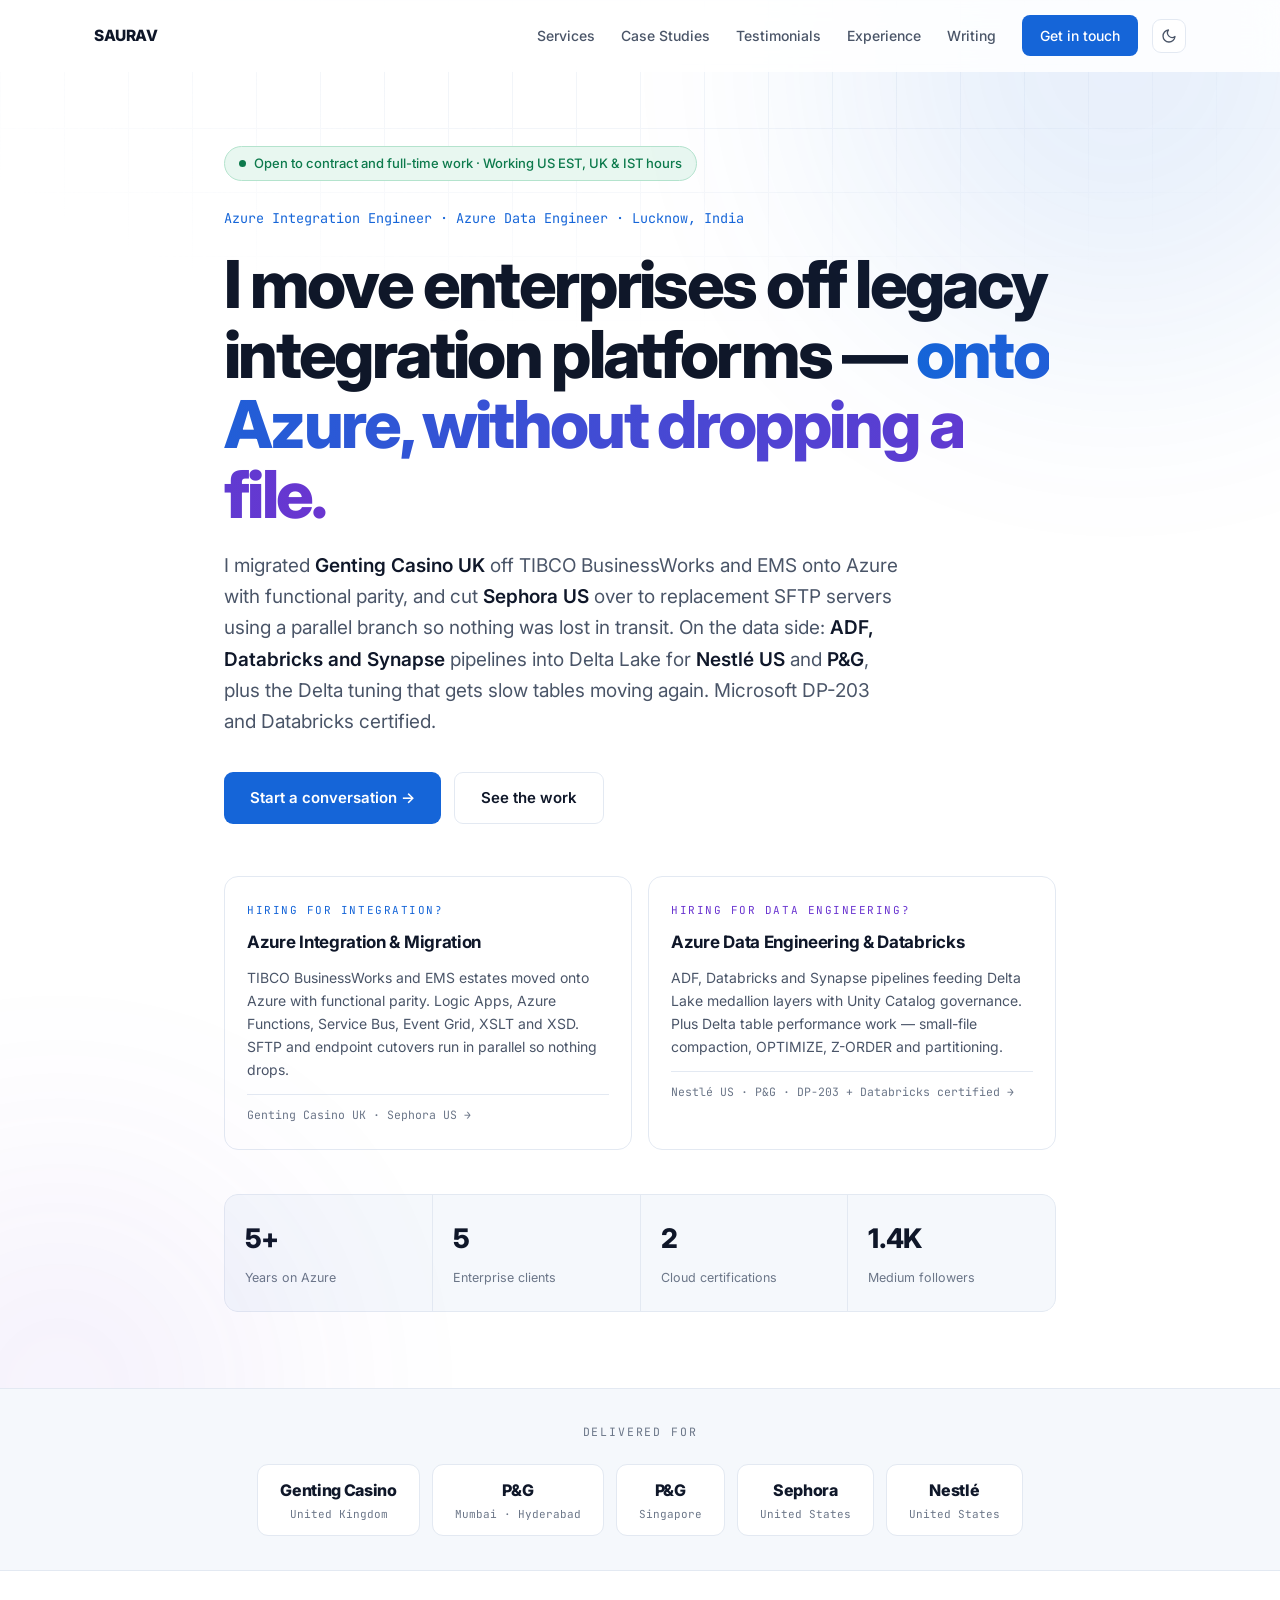
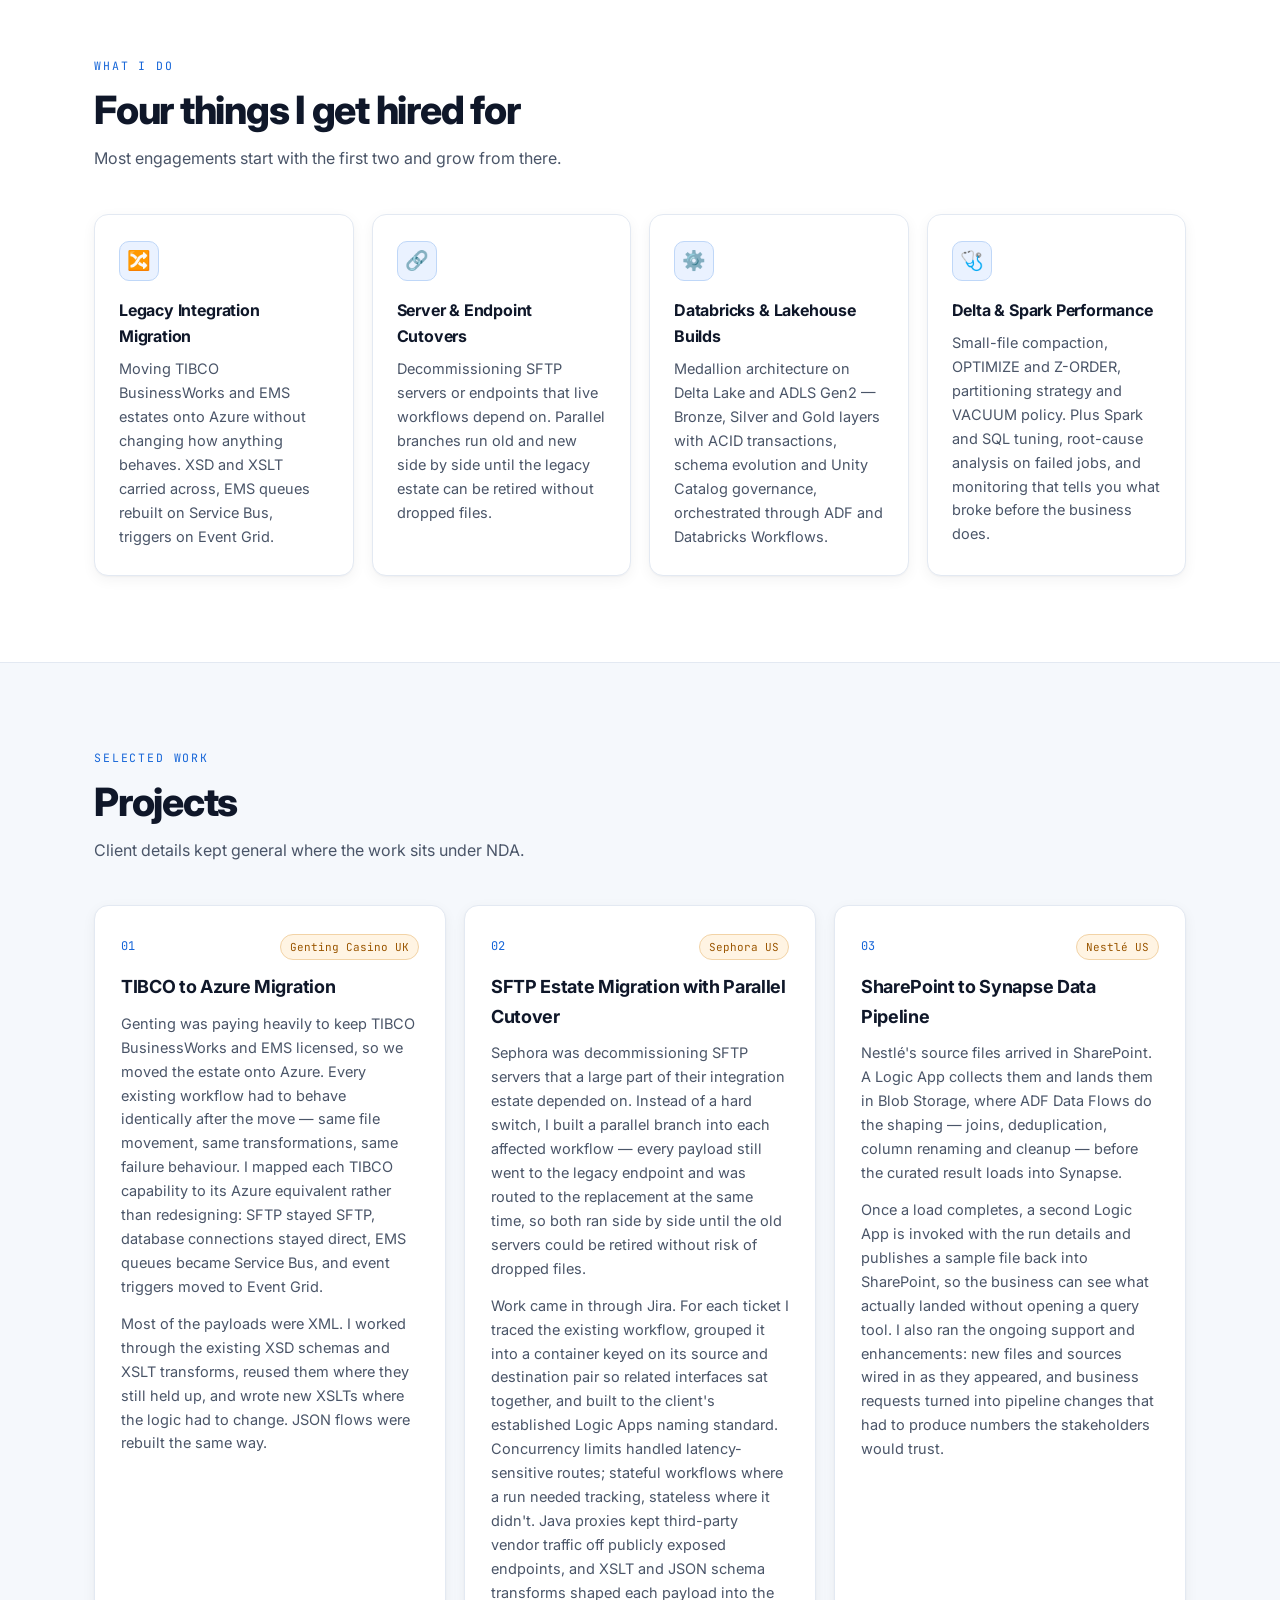
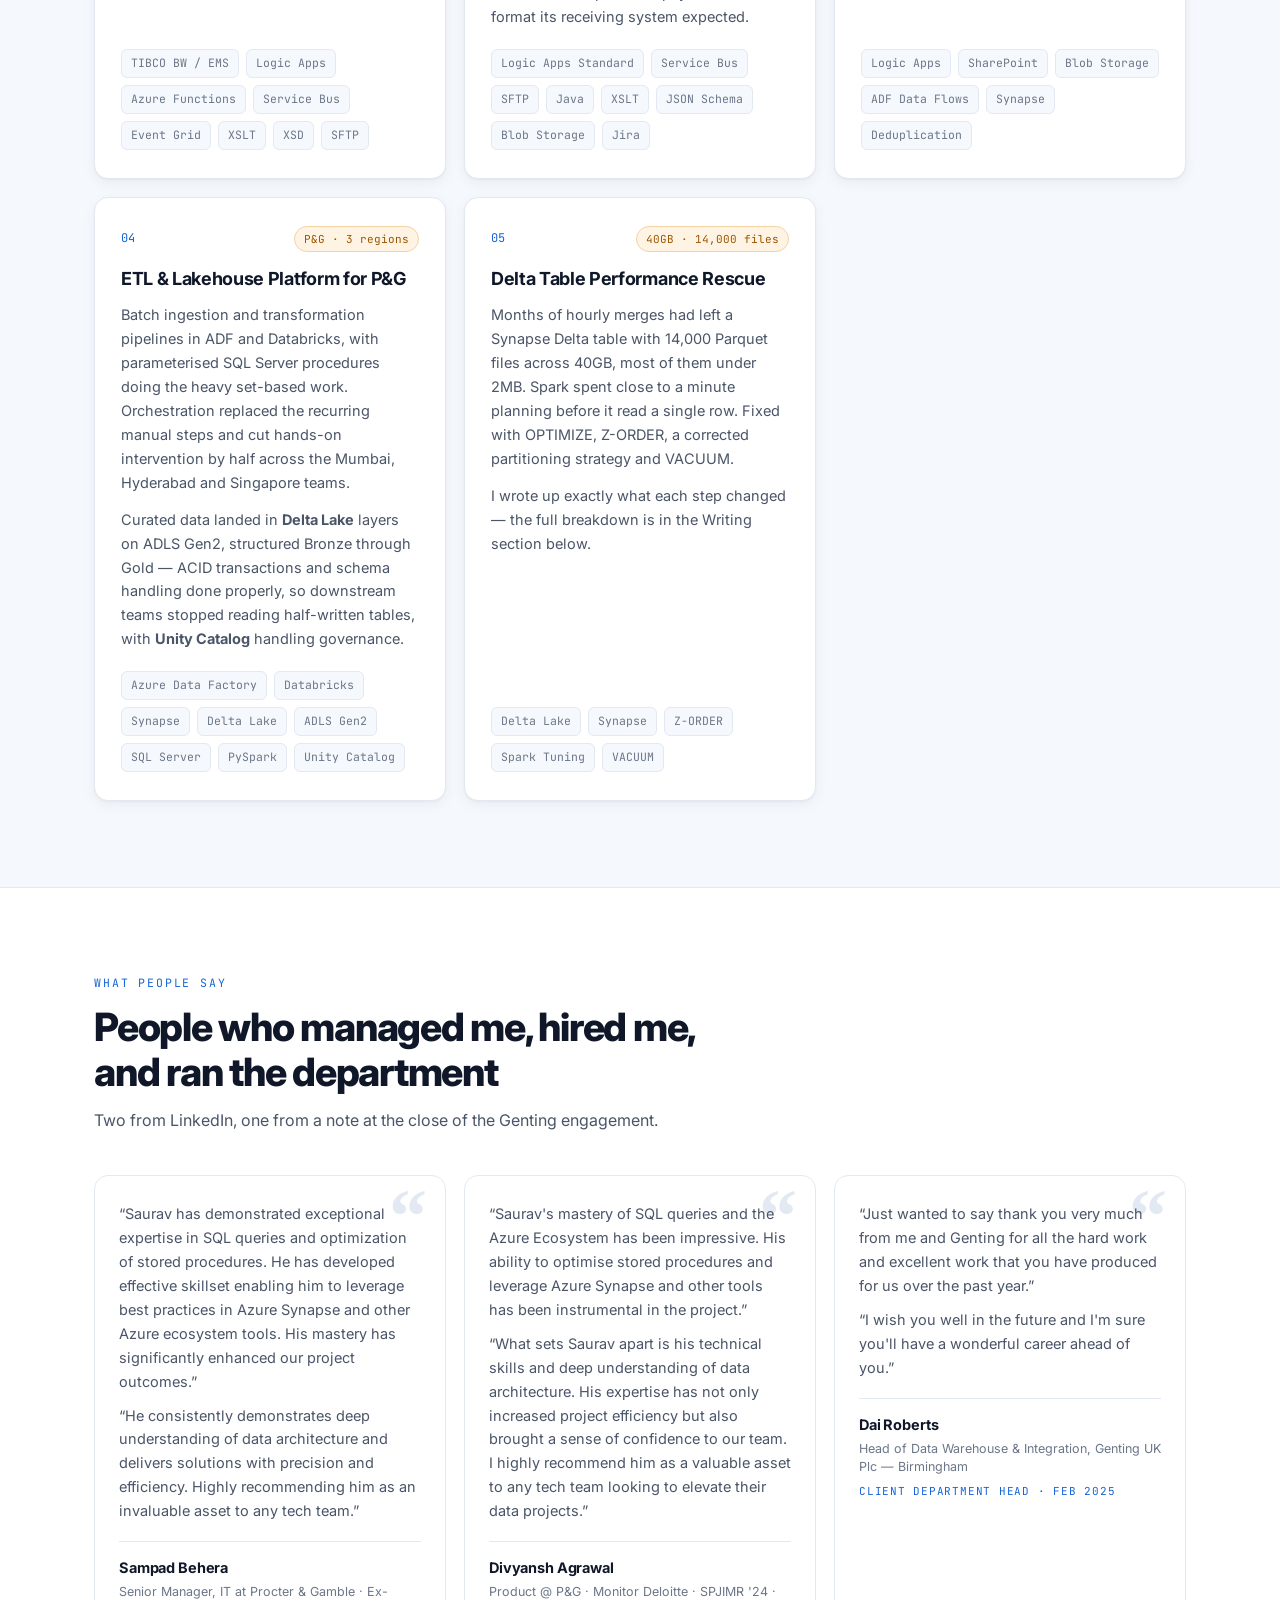
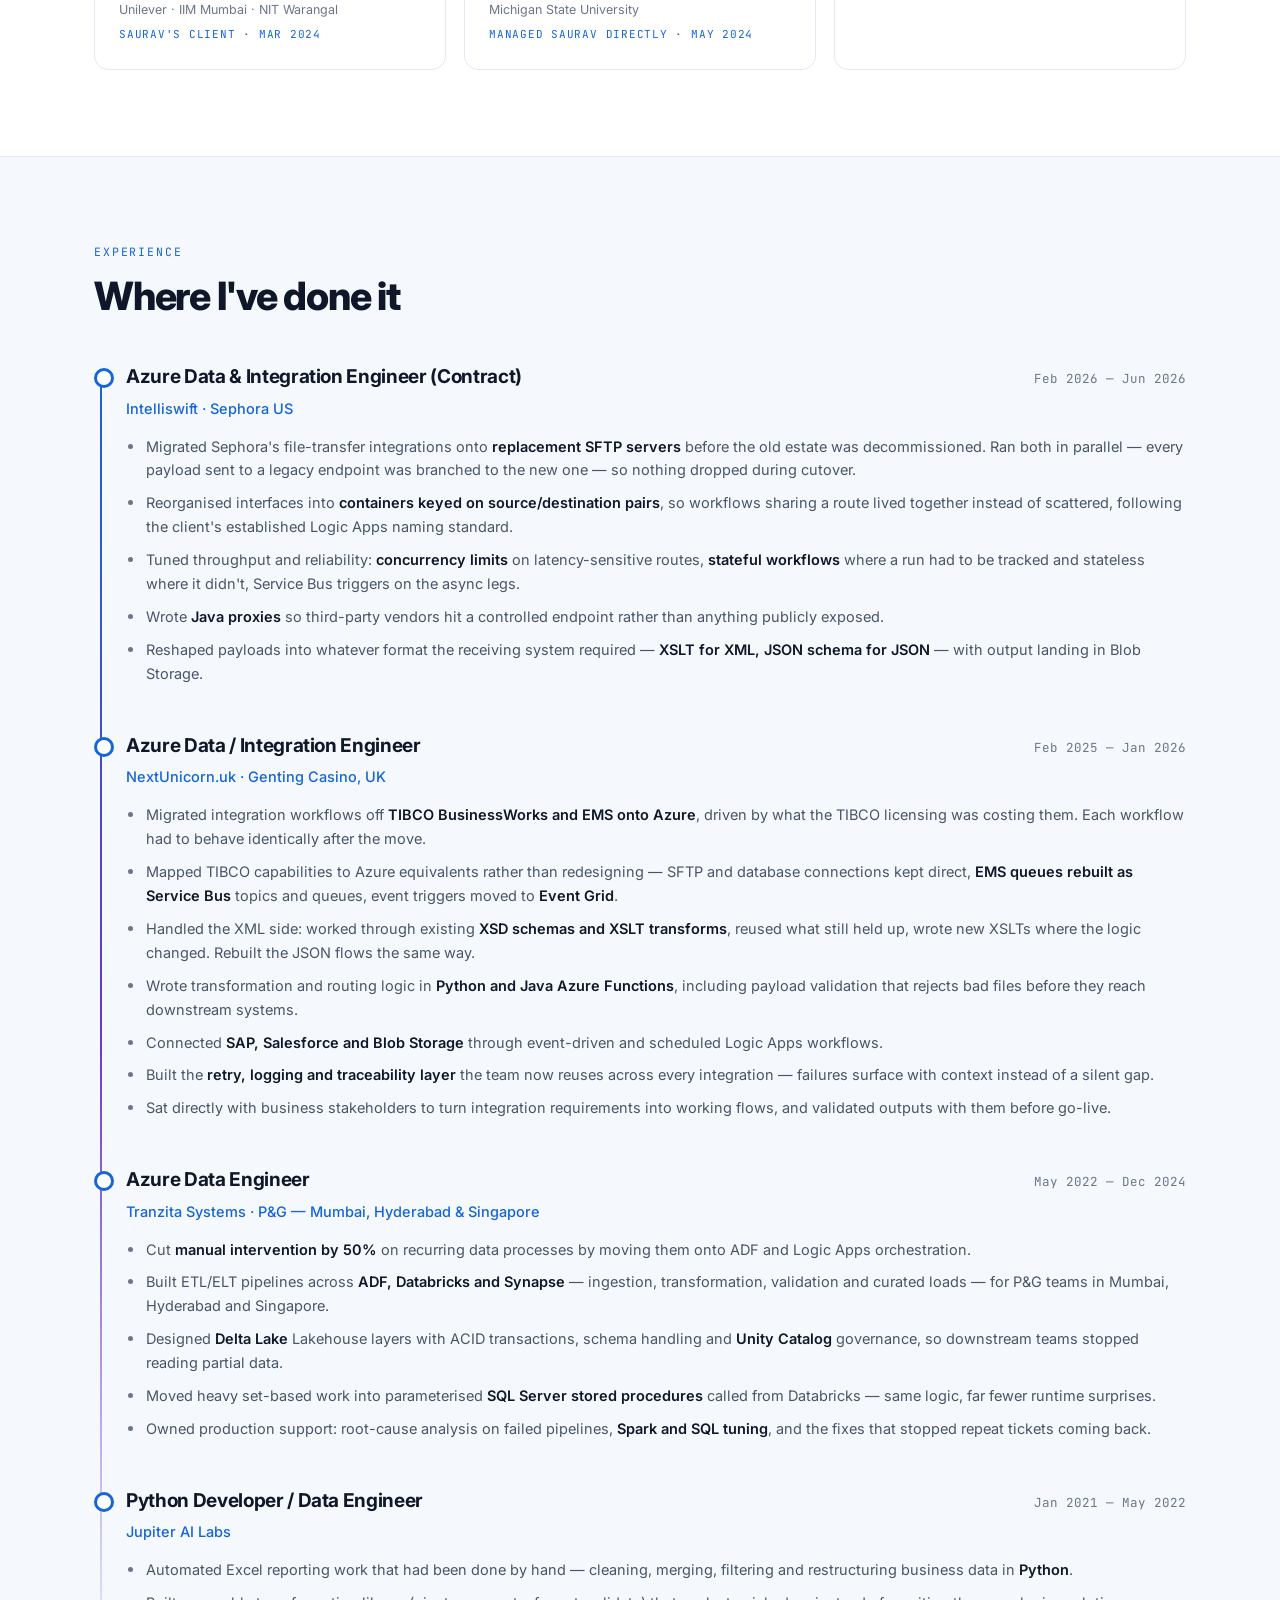
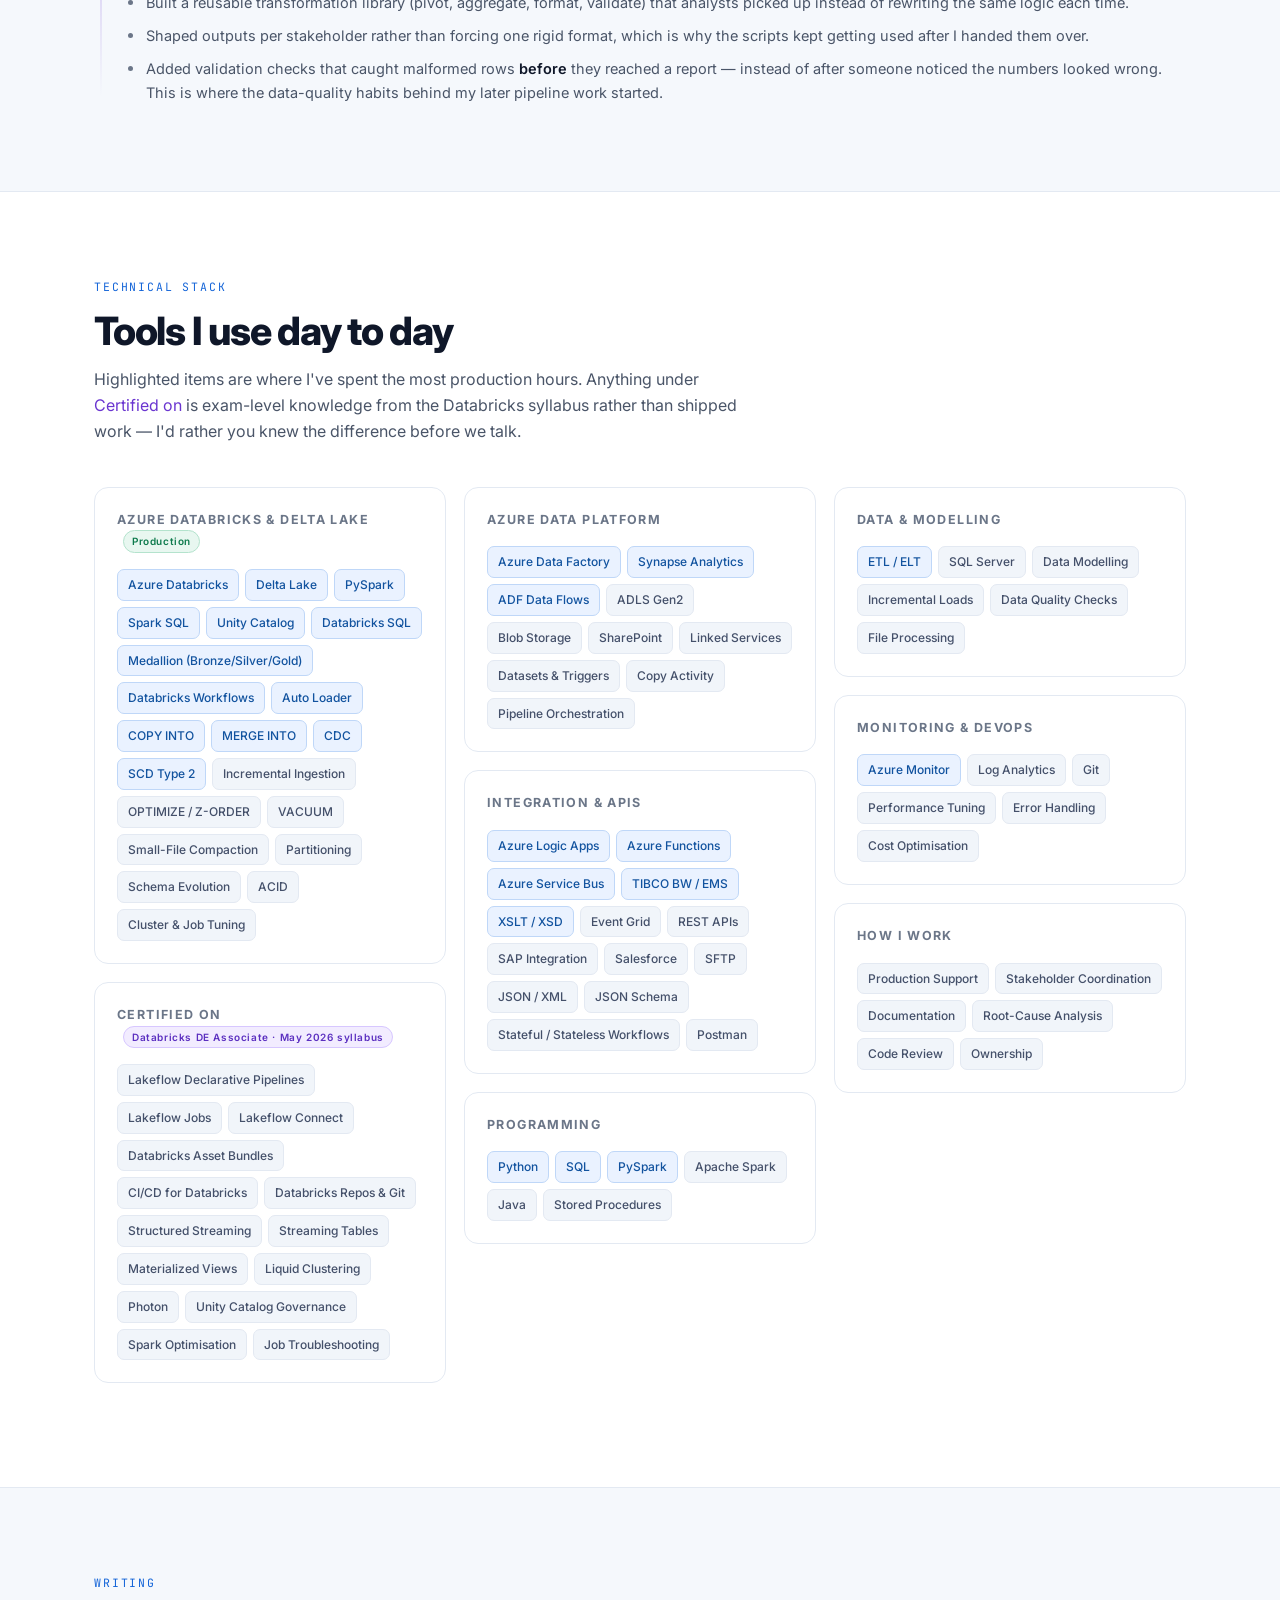
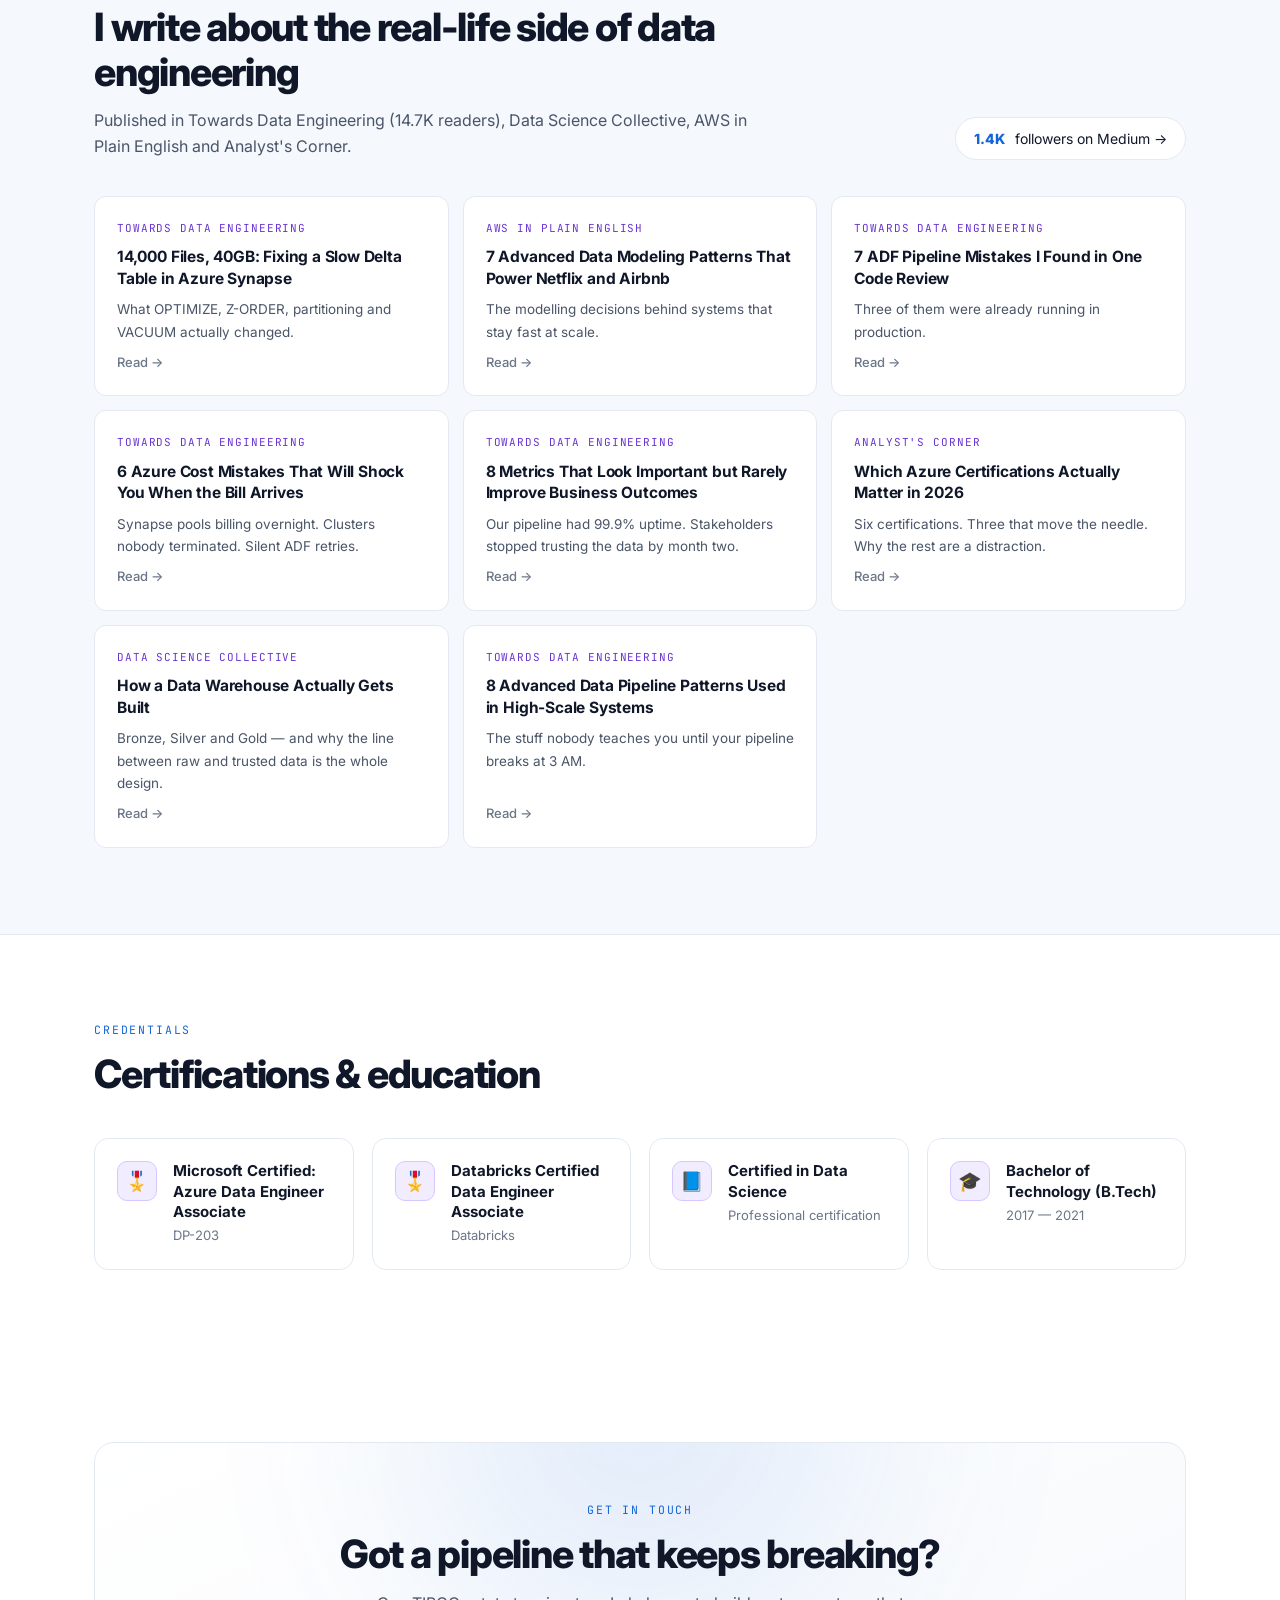
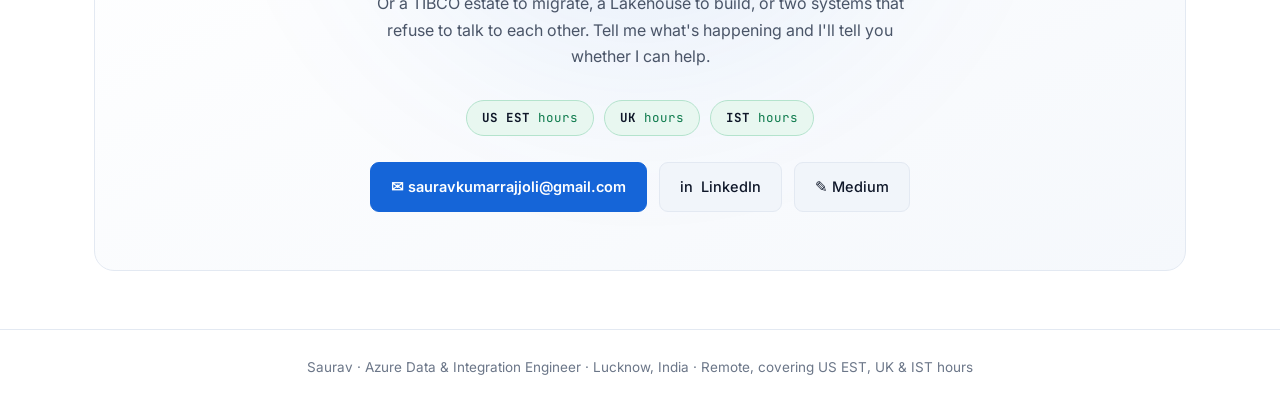
==== commit 505cb26a: "Implement theme toggle and style updates Added theme toggle functionality and updated styles for var" ====
--- a/index.html
+++ b/index.html
@@ -13,6 +13,17 @@
 <link rel="preconnect" href="https://fonts.gstatic.com" crossorigin>
 <link href="https://fonts.googleapis.com/css2?family=Inter:wght@400;500;600;700;800;900&family=JetBrains+Mono:wght@400;500&display=swap" rel="stylesheet">
 
+<script>
+/* set theme before first paint: saved choice, else OS preference */
+(function(){
+  var t=null;
+  try{ t=localStorage.getItem('theme'); }catch(e){}
+  if(t!=='light'&&t!=='dark'){
+    t = window.matchMedia && window.matchMedia('(prefers-color-scheme: light)').matches ? 'light':'dark';
+  }
+  document.documentElement.setAttribute('data-theme',t);
+})();
+</script>
 <style>
 :root{
   --bg:#080b11;
@@ -30,6 +41,58 @@
   --amber:#ffb347;
   --radius:14px;
   --max:1140px;
+  /* derived / themed */
+  --on-accent:#04121f;
+  --nav-bg:rgba(8,11,17,.8);
+  --tag-fg:#c3ccdd;
+  --hot-bg:rgba(77,163,255,.1);
+  --hot-border:rgba(77,163,255,.3);
+  --hot-fg:#a8d2ff;
+  --soft-green-bg:rgba(61,220,151,.09);
+  --soft-green-border:rgba(61,220,151,.26);
+  --lvl-bg:rgba(139,92,255,.12);
+  --lvl-border:rgba(139,92,255,.3);
+  --lvl-fg:#b79aff;
+  --amber-bg:rgba(255,179,71,.1);
+  --amber-border:rgba(255,179,71,.25);
+  --glow-a:.2;
+  --glow-b:.15;
+  --grid-op:.4;
+  --shadow:none;
+  --accent-hover:#6db6ff;
+}
+:root[data-theme="light"]{
+  --bg:#ffffff;
+  --bg-2:#f5f8fc;
+  --card:#ffffff;
+  --card-hi:#f1f5fa;
+  --line:#e3e9f2;
+  --line-hi:#c6d1e0;
+  --text:#0f1729;
+  --muted:#4a5568;
+  --dim:#6b7688;
+  --accent:#1565d8;
+  --accent-2:#6a35d0;
+  --green:#0d7a4c;
+  --amber:#9a5600;
+  --on-accent:#ffffff;
+  --nav-bg:rgba(255,255,255,.85);
+  --tag-fg:#44506a;
+  --hot-bg:#eaf2ff;
+  --hot-border:#bfd7f8;
+  --hot-fg:#12539f;
+  --soft-green-bg:#e8f7f0;
+  --soft-green-border:#b4e3cd;
+  --lvl-bg:#f2ecff;
+  --lvl-border:#d7c7ff;
+  --lvl-fg:#5b2fc0;
+  --amber-bg:#fff4e3;
+  --amber-border:#f2d3a6;
+  --glow-a:.10;
+  --glow-b:.07;
+  --grid-op:.45;
+  --shadow:0 1px 2px rgba(15,23,41,.04),0 4px 14px rgba(15,23,41,.05);
+  --accent-hover:#0d4fb0;
 }
 *{box-sizing:border-box;margin:0;padding:0}
 html{scroll-behavior:smooth;scroll-padding-top:84px}
@@ -44,7 +107,7 @@
 
 /* subtle grid backdrop */
 body::before{
-  content:'';position:fixed;inset:0;z-index:0;pointer-events:none;opacity:.4;
+  content:'';position:fixed;inset:0;z-index:0;pointer-events:none;opacity:var(--grid-op);
   background-image:linear-gradient(var(--line) 1px,transparent 1px),linear-gradient(90deg,var(--line) 1px,transparent 1px);
   background-size:64px 64px;
   mask-image:radial-gradient(ellipse 80% 50% at 50% 0%,#000 30%,transparent 75%);
@@ -53,7 +116,7 @@
 nav,header,section,footer{position:relative;z-index:1}
 
 /* ---------- NAV ---------- */
-nav{position:fixed;top:0;left:0;right:0;z-index:100;background:rgba(8,11,17,.8);backdrop-filter:blur(16px);border-bottom:1px solid transparent;transition:border-color .25s}
+nav{position:fixed;top:0;left:0;right:0;z-index:100;background:var(--nav-bg);backdrop-filter:blur(16px);border-bottom:1px solid transparent;transition:border-color .25s}
 nav.scrolled{border-bottom-color:var(--line)}
 .nav-in{max-width:var(--max);margin:0 auto;padding:15px 24px;display:flex;align-items:center;justify-content:space-between}
 .brand{font-weight:800;letter-spacing:-.025em;font-size:15.5px}
@@ -61,17 +124,29 @@
 .nav-links{display:flex;gap:26px;align-items:center}
 .nav-links a{font-size:14px;color:var(--muted);font-weight:500;transition:color .2s}
 .nav-links a:hover{color:var(--text)}
-.nav-cta{background:var(--accent);color:#04121f !important;font-weight:600;padding:9px 18px;border-radius:8px;font-size:14px;transition:transform .2s,background .2s}
-.nav-cta:hover{background:#6db6ff;transform:translateY(-1px)}
+.nav-cta{background:var(--accent);color:var(--on-accent) !important;font-weight:600;padding:9px 18px;border-radius:8px;font-size:14px;transition:transform .2s,background .2s}
+.nav-cta:hover{background:var(--accent-hover);transform:translateY(-1px)}
 .burger{display:none;background:none;border:0;color:var(--text);font-size:22px;cursor:pointer;padding:4px}
+.theme-btn{
+  display:grid;place-items:center;width:34px;height:34px;flex-shrink:0;
+  background:var(--card);border:1px solid var(--line);border-radius:9px;
+  color:var(--muted);cursor:pointer;padding:0;
+  transition:color .2s,border-color .2s,background .2s;
+}
+.theme-btn:hover{color:var(--text);border-color:var(--line-hi);background:var(--card-hi)}
+.theme-btn svg{width:16px;height:16px;stroke:currentColor;fill:none;stroke-width:2;stroke-linecap:round;stroke-linejoin:round}
+.theme-btn .moon{display:none}
+:root[data-theme="light"] .theme-btn .moon{display:block}
+:root[data-theme="light"] .theme-btn .sun{display:none}
+.nav-right{display:flex;align-items:center;gap:14px}
 
 /* ---------- HERO ---------- */
 header{padding:146px 0 76px;overflow:hidden}
 .glow{position:absolute;border-radius:50%;filter:blur(130px);pointer-events:none}
-.glow.a{width:560px;height:560px;background:var(--accent);top:-220px;right:-120px;opacity:.2}
-.glow.b{width:440px;height:440px;background:var(--accent-2);bottom:-220px;left:-160px;opacity:.15}
+.glow.a{width:560px;height:560px;background:var(--accent);top:-220px;right:-120px;opacity:var(--glow-a)}
+.glow.b{width:440px;height:440px;background:var(--accent-2);bottom:-220px;left:-160px;opacity:var(--glow-b)}
 .hero-in{max-width:880px}
-.badge{display:inline-flex;align-items:center;gap:8px;background:rgba(61,220,151,.09);border:1px solid rgba(61,220,151,.26);color:var(--green);font-size:13px;font-weight:500;padding:6px 14px;border-radius:100px;margin-bottom:26px}
+.badge{display:inline-flex;align-items:center;gap:8px;background:var(--soft-green-bg);border:1px solid var(--soft-green-border);color:var(--green);font-size:13px;font-weight:500;padding:6px 14px;border-radius:100px;margin-bottom:26px}
 .dot{width:7px;height:7px;border-radius:50%;background:var(--green);animation:pulse 2.2s infinite}
 @keyframes pulse{0%{box-shadow:0 0 0 0 rgba(61,220,151,.6)}70%{box-shadow:0 0 0 8px rgba(61,220,151,0)}100%{box-shadow:0 0 0 0 rgba(61,220,151,0)}}
 .role{font-family:'JetBrains Mono',monospace;font-size:13.5px;color:var(--accent);margin-bottom:20px}
@@ -81,8 +156,8 @@
 .lede strong{color:var(--text);font-weight:600}
 .btns{display:flex;gap:13px;flex-wrap:wrap;margin-bottom:52px}
 .btn{display:inline-flex;align-items:center;gap:9px;padding:13px 26px;border-radius:9px;font-weight:600;font-size:15px;transition:transform .2s,background .2s,border-color .2s}
-.btn-p{background:var(--accent);color:#04121f}
-.btn-p:hover{background:#6db6ff;transform:translateY(-2px)}
+.btn-p{background:var(--accent);color:var(--on-accent)}
+.btn-p:hover{background:var(--accent-hover);transform:translateY(-2px)}
 .btn-s{background:transparent;border:1px solid var(--line);color:var(--text)}
 .btn-s:hover{border-color:var(--line-hi);background:var(--card);transform:translateY(-2px)}
 /* ---------- DUAL TRACK ---------- */
@@ -122,7 +197,7 @@
   transition:border-color .25s,transform .25s;
 }
 .logo:hover{border-color:var(--line-hi);transform:translateY(-3px)}
-.logo b{font-size:16px;font-weight:800;letter-spacing:-.02em;color:#dbe3f0}
+.logo b{font-size:16px;font-weight:800;letter-spacing:-.02em;color:var(--text)}
 .logo i{font-style:normal;font-size:11px;color:var(--dim);font-family:'JetBrains Mono',monospace}
 
 /* ---------- SECTIONS ---------- */
@@ -135,9 +210,9 @@
 
 /* ---------- SERVICES ---------- */
 .grid-4{display:grid;grid-template-columns:repeat(auto-fit,minmax(250px,1fr));gap:18px}
-.svc{background:var(--card);border:1px solid var(--line);border-radius:var(--radius);padding:26px 24px;transition:transform .25s,border-color .25s,background .25s}
+.svc{background:var(--card);border:1px solid var(--line);border-radius:var(--radius);box-shadow:var(--shadow);padding:26px 24px;transition:transform .25s,border-color .25s,background .25s}
 .svc:hover{transform:translateY(-4px);border-color:var(--line-hi);background:var(--card-hi)}
-.ico{width:40px;height:40px;border-radius:10px;display:grid;place-items:center;background:rgba(77,163,255,.1);border:1px solid rgba(77,163,255,.2);margin-bottom:16px;font-size:19px}
+.ico{width:40px;height:40px;border-radius:10px;display:grid;place-items:center;background:var(--hot-bg);border:1px solid var(--hot-border);margin-bottom:16px;font-size:19px}
 .svc h3{font-size:16px;font-weight:700;margin-bottom:8px;letter-spacing:-.012em}
 .svc p{font-size:14.5px;color:var(--muted)}
 
@@ -155,13 +230,13 @@
 .lvl{
   display:inline-block;font-size:10px;font-weight:600;letter-spacing:.06em;
   padding:2px 8px;border-radius:100px;margin-left:6px;vertical-align:middle;
-  background:rgba(139,92,255,.12);border:1px solid rgba(139,92,255,.3);color:#b79aff;text-transform:none;
-}
-.skill-card:first-child .lvl{background:rgba(61,220,151,.1);border-color:rgba(61,220,151,.28);color:var(--green)}
+  background:var(--lvl-bg);border:1px solid var(--lvl-border);color:var(--lvl-fg);text-transform:none;
+}
+.skill-card:first-child .lvl{background:var(--soft-green-bg);border-color:var(--soft-green-border);color:var(--green)}
 .tags{display:flex;flex-wrap:wrap;gap:6px}
-.tag{font-size:12px;font-weight:500;padding:5px 10px;border-radius:7px;background:var(--card-hi);border:1px solid var(--line);color:#c3ccdd;transition:border-color .2s,color .2s;white-space:nowrap}
+.tag{font-size:12px;font-weight:500;padding:5px 10px;border-radius:7px;background:var(--card-hi);border:1px solid var(--line);color:var(--tag-fg);transition:border-color .2s,color .2s;white-space:nowrap}
 .tag:hover{border-color:var(--accent);color:var(--text)}
-.tag.hot{background:rgba(77,163,255,.1);border-color:rgba(77,163,255,.3);color:#a8d2ff}
+.tag.hot{background:var(--hot-bg);border-color:var(--hot-border);color:var(--hot-fg)}
 
 /* ---------- TIMELINE ---------- */
 .tl{position:relative;padding-left:32px}
@@ -180,11 +255,11 @@
 
 /* ---------- PROJECTS ---------- */
 .proj-grid{display:grid;grid-template-columns:repeat(auto-fit,minmax(325px,1fr));gap:18px}
-.proj{background:var(--card);border:1px solid var(--line);border-radius:var(--radius);padding:28px 26px;transition:transform .25s,border-color .25s;display:flex;flex-direction:column}
+.proj{background:var(--card);border:1px solid var(--line);border-radius:var(--radius);box-shadow:var(--shadow);padding:28px 26px;transition:transform .25s,border-color .25s;display:flex;flex-direction:column}
 .proj:hover{transform:translateY(-4px);border-color:var(--line-hi)}
 .proj-top{display:flex;align-items:center;justify-content:space-between;margin-bottom:12px}
 .proj-num{font-family:'JetBrains Mono',monospace;font-size:12px;color:var(--accent)}
-.chip{font-size:11px;font-family:'JetBrains Mono',monospace;padding:3px 9px;border-radius:100px;background:rgba(255,179,71,.1);border:1px solid rgba(255,179,71,.25);color:var(--amber)}
+.chip{font-size:11px;font-family:'JetBrains Mono',monospace;padding:3px 9px;border-radius:100px;background:var(--amber-bg);border:1px solid var(--amber-border);color:var(--amber)}
 .proj h3{font-size:18px;font-weight:700;margin-bottom:10px;letter-spacing:-.018em}
 .proj p{font-size:14.5px;color:var(--muted);margin-bottom:13px}
 .proj p:last-of-type{margin-bottom:20px}
@@ -233,7 +308,7 @@
 /* ---------- CERTS ---------- */
 .cert-grid{display:grid;grid-template-columns:repeat(auto-fit,minmax(255px,1fr));gap:18px}
 .cert{display:flex;gap:16px;align-items:flex-start;background:var(--card);border:1px solid var(--line);border-radius:var(--radius);padding:22px}
-.cert .ico{margin-bottom:0;flex-shrink:0;background:rgba(139,92,255,.1);border-color:rgba(139,92,255,.22)}
+.cert .ico{margin-bottom:0;flex-shrink:0;background:var(--lvl-bg);border-color:var(--lvl-border)}
 .cert h3{font-size:15px;font-weight:700;margin-bottom:3px;line-height:1.35}
 .cert p{font-size:13px;color:var(--dim)}
 
@@ -247,14 +322,14 @@
 .tz{display:flex;gap:10px;justify-content:center;flex-wrap:wrap;margin:0 auto 26px}
 .tz span{
   font-family:'JetBrains Mono',monospace;font-size:12.5px;padding:7px 15px;border-radius:100px;
-  background:rgba(61,220,151,.09);border:1px solid rgba(61,220,151,.26);color:var(--green);
+  background:var(--soft-green-bg);border:1px solid var(--soft-green-border);color:var(--green);
 }
 .tz span b{color:var(--text);font-weight:700}
 .contact-links{display:flex;gap:12px;justify-content:center;flex-wrap:wrap}
 .cl{display:inline-flex;align-items:center;gap:9px;padding:12px 20px;border-radius:9px;background:var(--card-hi);border:1px solid var(--line);font-size:14.5px;font-weight:500;transition:transform .2s,border-color .2s}
 .cl:hover{transform:translateY(-2px);border-color:var(--accent)}
-.cl.primary{background:var(--accent);color:#04121f;border-color:var(--accent);font-weight:600}
-.cl.primary:hover{background:#6db6ff}
+.cl.primary{background:var(--accent);color:var(--on-accent);border-color:var(--accent);font-weight:600}
+.cl.primary:hover{background:var(--accent-hover)}
 
 footer{border-top:1px solid var(--line);padding:26px 0;text-align:center;color:var(--dim);font-size:13.5px}
 
@@ -265,6 +340,7 @@
 /* ---------- RESPONSIVE ---------- */
 @media(max-width:820px){
   .burger{display:block}
+  .nav-right{position:static}
   .nav-links{position:absolute;top:100%;left:0;right:0;flex-direction:column;align-items:stretch;gap:0;background:var(--bg-2);border-bottom:1px solid var(--line);padding:8px 24px 18px;display:none}
   .nav-links.open{display:flex}
   .nav-links a{padding:12px 0;border-bottom:1px solid var(--line)}
@@ -280,7 +356,7 @@
 /* ---------- PRINT / PDF ---------- */
 @page{size:A4;margin:14mm 13mm}
 @media print{
-  :root{
+  :root,:root[data-theme]{
     --bg:#fff;--bg-2:#fff;--card:#fff;--card-hi:#f6f8fb;
     --line:#d6dde8;--line-hi:#b6c0d0;
     --text:#0f1729;--muted:#39445a;--dim:#5d6a83;
@@ -372,14 +448,20 @@
 <nav id="nav">
   <div class="nav-in">
     <a href="#top" class="brand">SAURAV</a>
-    <button class="burger" id="burger" aria-label="Menu">☰</button>
-    <div class="nav-links" id="navLinks">
+    <div class="nav-right">
+      <div class="nav-links" id="navLinks">
       <a href="#services">Services</a>
       <a href="#projects">Case Studies</a>
       <a href="#testimonials">Testimonials</a>
       <a href="#experience">Experience</a>
       <a href="#writing">Writing</a>
       <a href="#contact" class="nav-cta">Get in touch</a>
+    </div>
+      <button class="theme-btn" id="themeBtn" type="button" aria-label="Switch between light and dark theme" title="Switch theme">
+        <svg class="sun" viewBox="0 0 24 24" aria-hidden="true"><circle cx="12" cy="12" r="4"/><path d="M12 2v2M12 20v2M4.9 4.9l1.4 1.4M17.7 17.7l1.4 1.4M2 12h2M20 12h2M4.9 19.1l1.4-1.4M17.7 6.3l1.4-1.4"/></svg>
+        <svg class="moon" viewBox="0 0 24 24" aria-hidden="true"><path d="M21 12.8A9 9 0 1 1 11.2 3a7 7 0 0 0 9.8 9.8z"/></svg>
+      </button>
+      <button class="burger" id="burger" aria-label="Menu">☰</button>
     </div>
   </div>
 </nav>
@@ -581,7 +663,7 @@
       <div class="job rv">
         <div class="job-top">
           <h3>Azure Data &amp; Integration Engineer (Contract)</h3>
-          <span class="when">Feb 2026 — Jul 2026</span>
+          <span class="when">Feb 2026 — Jun 2026</span>
         </div>
         <div class="where">Intelliswift · Sephora US</div>
         <ul>
@@ -856,7 +938,7 @@
         </div>
         <div class="contact-links">
           <a class="cl primary" href="mailto:sauravkumarrajjoli@gmail.com">✉ sauravkumarrajjoli@gmail.com</a>
-          <a class="cl" href="https://www.linkedin.com/in/saurav-singh-sisodiya-3197a1a5/" target="_blank" rel="noopener">in&nbsp;&nbsp;LinkedIn</a>
+          <a class="cl" href="https://www.linkedin.com/in/saurav-kumar-3197a1a5/" target="_blank" rel="noopener">in&nbsp;&nbsp;LinkedIn</a>
           <a class="cl" href="https://medium.com/@sauravsinghsisodiya" target="_blank" rel="noopener">✎ Medium</a>
         </div>
       </div>
@@ -869,6 +951,26 @@
 </footer>
 
 <script>
+// ---- theme toggle ----
+const root = document.documentElement;
+const themeBtn = document.getElementById('themeBtn');
+let userSet = false;
+try{ userSet = !!localStorage.getItem('theme'); }catch(e){}
+
+themeBtn.addEventListener('click', () => {
+  const next = root.getAttribute('data-theme') === 'light' ? 'dark' : 'light';
+  root.setAttribute('data-theme', next);
+  userSet = true;
+  try{ localStorage.setItem('theme', next); }catch(e){}
+});
+
+// follow the OS if the visitor has not chosen for themselves
+if (window.matchMedia) {
+  const mq = window.matchMedia('(prefers-color-scheme: light)');
+  const onChange = e => { if (!userSet) root.setAttribute('data-theme', e.matches ? 'light' : 'dark'); };
+  mq.addEventListener ? mq.addEventListener('change', onChange) : mq.addListener(onChange);
+}
+
 const nav = document.getElementById('nav');
 addEventListener('scroll', () => nav.classList.toggle('scrolled', scrollY > 12), {passive:true});
 
